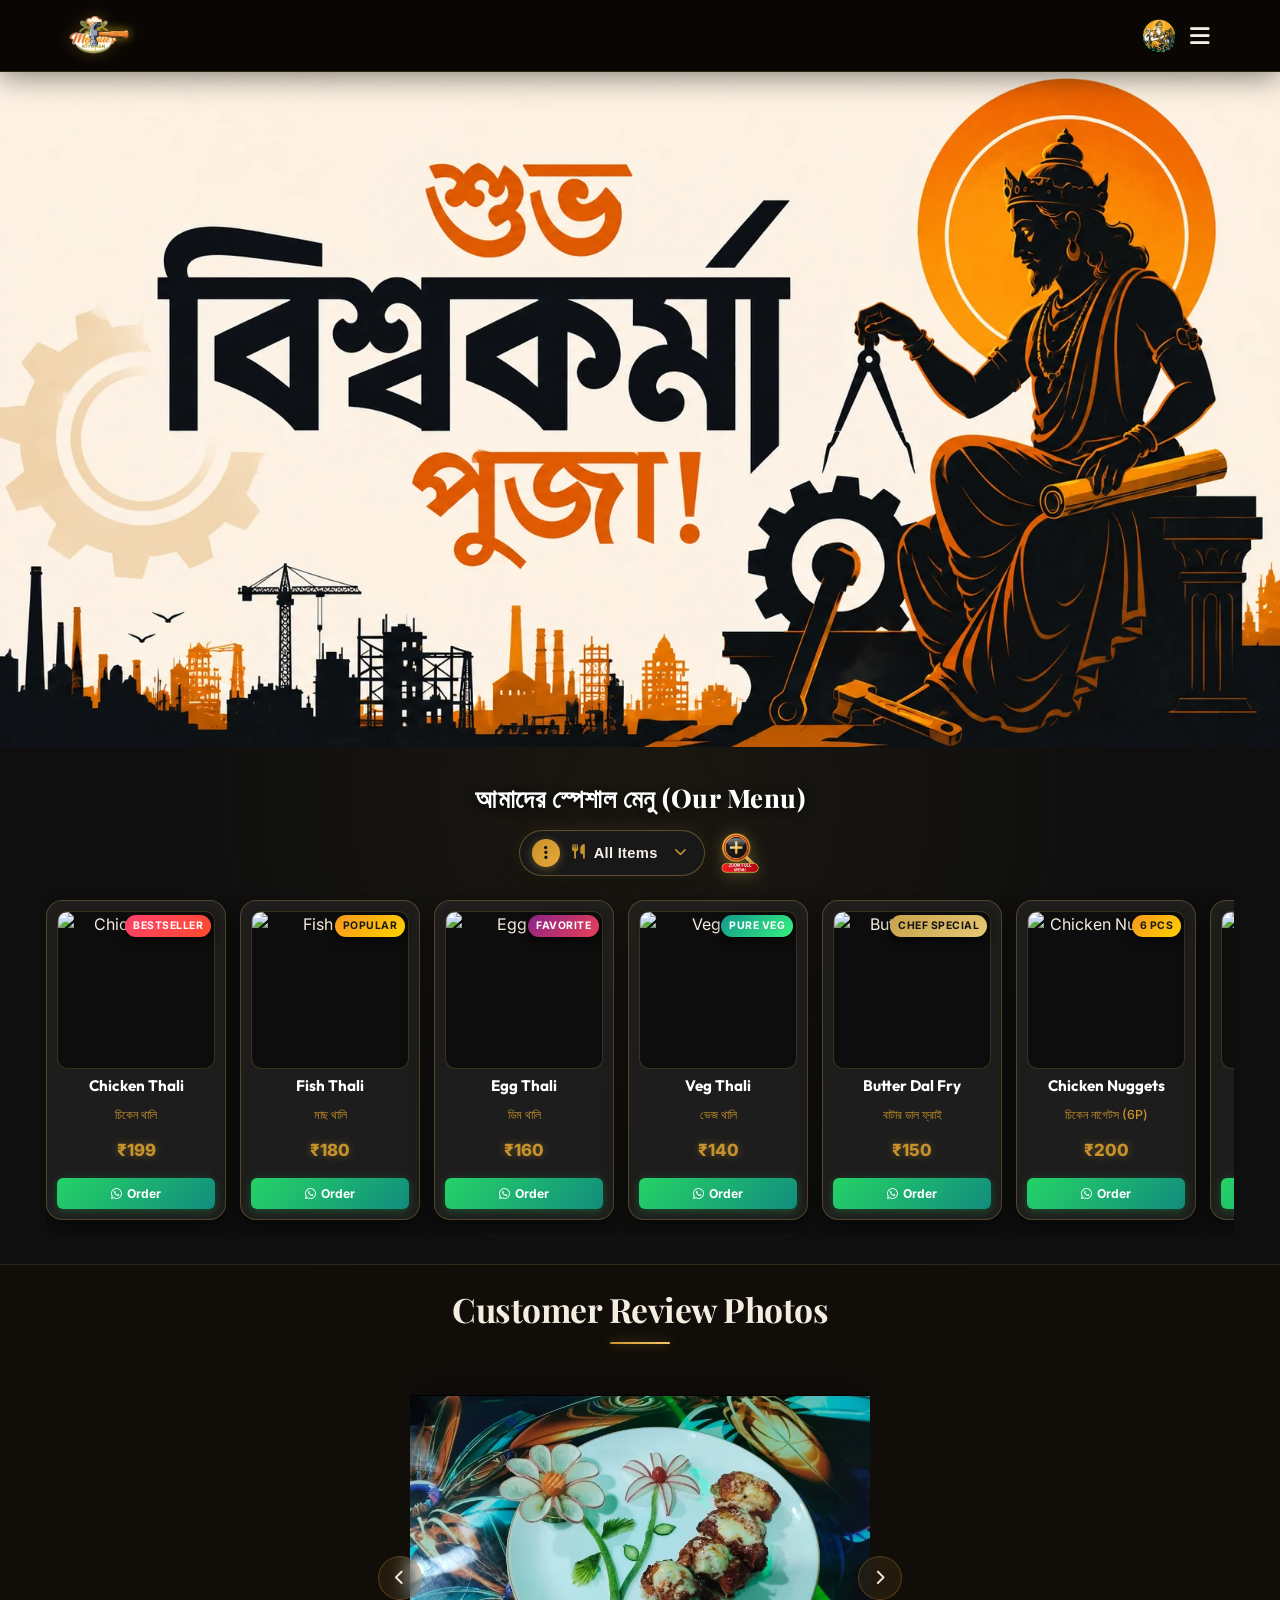
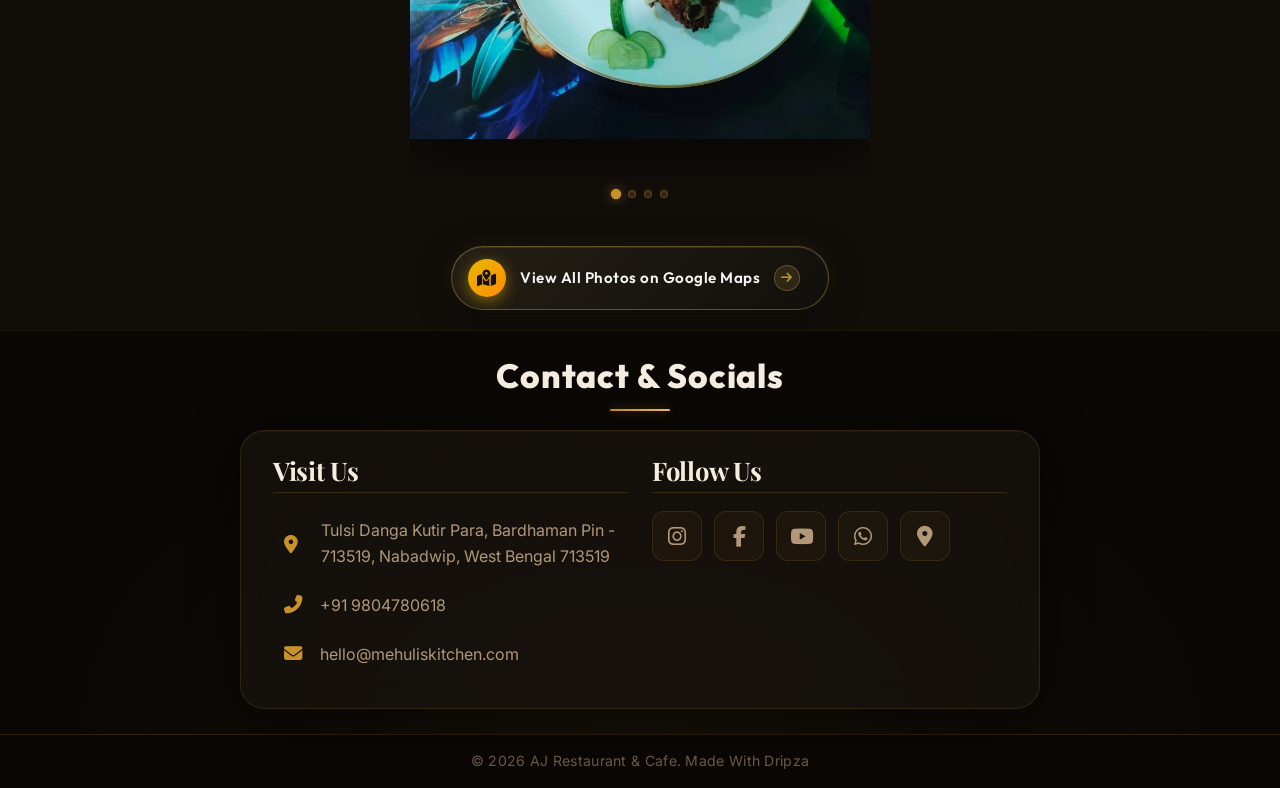
==== index.html @ 20e63538 "Update Vishwakarma Puja banner, icons and greetings" ====
﻿<!DOCTYPE html>
<html lang="bn">

<head>
    <meta charset="UTF-8">
    <meta name="viewport" content="width=device-width, initial-scale=1.0">
    <title>Mehuli's Kitchen</title>
    <link rel="icon" type="image/webp" href="assets/Mehulie's Kitchen logo.webp">
    <link
        href="https://fonts.googleapis.com/css2?family=Playfair+Display:wght@400;600;700;800&family=Outfit:wght@300;400;600;800&family=Inter:wght@300;400;500;600&display=swap"
        rel="stylesheet">
    <link rel="stylesheet" href="https://cdnjs.cloudflare.com/ajax/libs/font-awesome/6.4.0/css/all.min.css">
    <link rel="stylesheet" href="styles.css?v=1.3">
</head>

<body class="no-scroll">
    <!-- Preloader Screen -->
    <div id="preloader">
        <div class="preloader-content">
            <h1 class="preloader-title">Welcome to <br><span class="highlight">Mehuli's Kitchen</span></h1>
            <div class="preloader-loader">
                <div class="loader-bar"></div>
            </div>
        </div>
    </div>

    <!-- Navbar -->
    <nav class="navbar">
        <div class="logo-container">
            <img src="assets/Mehulie's Kitchen logo.webp" alt="Mehuli's Kitchen" class="logo-brand-img">
            <div class="logo-text-wrapper">
                <span class="animated-football-header" title="Ganesh Chaturthi Special">
                    <img src="assets/ganesh_run_icon.webp" alt="Ganesh Run Icon" style="object-fit: contain; filter: drop-shadow(0 0 5px rgba(255, 215, 0, 0.6));">
                </span>
                <span class="logo-text">Mehuli's Kitchen</span>
            </div>
        </div>
        <span class="rath-yatra-header-text">শুভ বিশ্বকর্মা পূজা!</span>
        <ul class="nav-links">
            <li><a href="#home">Home</a></li>
            <li><a href="#menu">Menu</a></li>
            <li><a href="#reviews">Reviews</a></li>
            <li><a href="#contact">Contact</a></li>
        </ul>
        <div class="navbar-actions">
            <!-- Rakhi Purnima Button for Poster -->
            <button class="fifa-btn" id="open-promo-modal-direct-btn" title="Show Ganesh Chaturthi Special Poster">
                <div class="fifa-container">
                    <div class="fifa-magic-ring"></div>
                    <img src="assets/ganesh_icon.webp" alt="Ganesh Special" class="fifa-svg" style="object-fit: contain;">
                </div>
            </button>
            
            <div class="hamburger">
                <i class="fas fa-bars"></i>
            </div>
        </div>
    </nav>

    <!-- Hero Section -->
    <section id="home" class="hero">
        <div class="hero-bg banner-box">
            <img src="assets/aj_restaurant_banner_1.webp" alt="AJ Restaurant & Cafe Banner" class="active">
            <img src="assets/Screenshot 2026-06-18 180553.webp" alt="Mehuli's Kitchen Background 1">
            <img src="assets/Screenshot 2026-06-18 180652.webp" alt="Mehuli's Kitchen Background 2">
            <img src="assets/Screenshot 2026-06-18 180720.webp" alt="Mehuli's Kitchen Background 3">
            <img src="assets/Screenshot 2026-06-18 180733.webp" alt="Mehuli's Kitchen Background 4">
            <img src="assets/Screenshot 2026-06-18 180750.webp" alt="Mehuli's Kitchen Background 5">
            <img src="assets/Screenshot 2026-06-18 180851.webp" alt="Mehuli's Kitchen Background 6">
                                                <div class="overlay"></div>
        </div>
        <!-- Click/Hover Zones for Banner Control -->
        <div class="hero-nav-zone left-zone" title="Previous Image"></div>
        <div class="hero-nav-zone right-zone" title="Next Image"></div>
    </section>

                <!-- Digital Restaurant Menu Section -->
    <section id="menu" class="main-menu-section">
        <div class="menu-header-wrapper">
            <div class="menu-eyebrow-container">
                <span class="menu-eyebrow">আমাদের স্পেশাল মেনু (Our Menu)</span>
            </div>
        </div>

        <!-- Menu Category Filter Tabs -->
                <!-- Menu Category Filter Dropdown (Three-Dot Filter Menu) -->
        <!-- Menu Filter and Zoom Controls Row -->
        <div class="menu-filter-controls-row">
            <div class="menu-filter-dropdown-wrapper" id="main-menu-filter-dropdown-wrapper">
            <button type="button" class="menu-filter-dots-btn" id="main-menu-filter-dots-btn" aria-expanded="false" aria-haspopup="true" title="Filter Menu">
                <span class="three-dots-icon-box">
                    <i class="fas fa-ellipsis-v"></i>
                </span>
                <span class="current-filter-label" id="main-current-filter-label">
                    <i class="fas fa-utensils"></i>
                    <span>All Items</span>
                </span>
                <i class="fas fa-chevron-down filter-dropdown-arrow"></i>
            </button>

            <!-- Dropdown List of Category Filter Options -->
            <div class="menu-filter-dropdown-menu" id="main-menu-filter-dropdown-menu">
                <div class="menu-filter-dropdown-header">
                    <span><i class="fas fa-filter"></i> Filter Category</span>
                </div>
                <div class="menu-filter-dropdown-list">
                    <button type="button" class="menu-tab-btn active" data-category="all">
                        <span class="tab-btn-content">
                            <i class="fas fa-utensils tab-icon"></i>
                            <span class="tab-title">All Items</span>
                        </span>
                        <i class="fas fa-check active-indicator-icon"></i>
                    </button>
                    <button type="button" class="menu-tab-btn" data-category="thali">
                        <span class="tab-btn-content">
                            <i class="fas fa-bowl-rice tab-icon"></i>
                            <span class="tab-title">Bengali Thali</span>
                        </span>
                        <i class="fas fa-check active-indicator-icon"></i>
                    </button>
                    <button type="button" class="menu-tab-btn" data-category="snacks">
                        <span class="tab-btn-content">
                            <i class="fas fa-burger tab-icon"></i>
                            <span class="tab-title">Breakfast & Snacks</span>
                        </span>
                        <i class="fas fa-check active-indicator-icon"></i>
                    </button>
                    <button type="button" class="menu-tab-btn" data-category="beverages">
                        <span class="tab-btn-content">
                            <i class="fas fa-mug-hot tab-icon"></i>
                            <span class="tab-title">Tea & Coffee</span>
                        </span>
                        <i class="fas fa-check active-indicator-icon"></i>
                    </button>
                    <button type="button" class="menu-tab-btn" data-category="extras">
                        <span class="tab-btn-content">
                            <i class="fas fa-plate-wheat tab-icon"></i>
                            <span class="tab-title">Sides & Extras</span>
                        </span>
                        <i class="fas fa-check active-indicator-icon"></i>
                    </button>
                </div>
            </div>
        </div>

            <!-- Zoom Full Menu Button on Right Side of Filter -->
            <button type="button" class="menu-zoom-img-btn" id="open-full-menu-modal-btn" title="Open Complete Menu Card (সম্পূর্ণ মেনু)">
                    <img src="assets/zoom_full_menu_icon.webp" alt="Zoom Full Menu" class="zoom-full-menu-img">
                </button>
        </div>
        

        <!-- Menu Cards Horizontal Side-Scroll Wrapper -->
        <div class="main-menu-scroll-wrapper">
            <div class="main-menu-scroll-track" id="main-restaurant-menu-scroll">
                
                <!-- 1. Chicken Thali -->
                <div class="food-menu-card" data-category="thali">
                    <div class="food-card-badge bestseller">Bestseller</div>
                    <div class="food-card-img-box">
                        <img src="assets/menu_chicken_thali.webp" alt="Chicken Thali" loading="lazy">
                    </div>
                    <div class="food-card-body">
                        <h3 class="food-title">Chicken Thali</h3>
                        <span class="bengali-title">চিকেন থালি</span>
                        <span class="food-price">₹199</span>
                        <a href="https://wa.me/916295982636?text=Hi%20Mehuli's%20Kitchen,%20I%20want%20to%20order%20Chicken%20Thali%20(₹199)" target="_blank" class="food-order-btn">
                            <i class="fab fa-whatsapp"></i> Order
                        </a>
                    </div>
                </div>

                <!-- 2. Fish Thali -->
                <div class="food-menu-card" data-category="thali">
                    <div class="food-card-badge popular">Popular</div>
                    <div class="food-card-img-box">
                        <img src="assets/menu_fish_thali.webp" alt="Fish Thali" loading="lazy">
                    </div>
                    <div class="food-card-body">
                        <h3 class="food-title">Fish Thali</h3>
                        <span class="bengali-title">মাছ থালি</span>
                        <span class="food-price">₹180</span>
                        <a href="https://wa.me/916295982636?text=Hi%20Mehuli's%20Kitchen,%20I%20want%20to%20order%20Fish%20Thali%20(₹180)" target="_blank" class="food-order-btn">
                            <i class="fab fa-whatsapp"></i> Order
                        </a>
                    </div>
                </div>

                <!-- 3. Egg Thali -->
                <div class="food-menu-card" data-category="thali">
                    <div class="food-card-badge special">Favorite</div>
                    <div class="food-card-img-box">
                        <img src="assets/menu_egg_thali.webp" alt="Egg Thali" loading="lazy">
                    </div>
                    <div class="food-card-body">
                        <h3 class="food-title">Egg Thali</h3>
                        <span class="bengali-title">ডিম থালি</span>
                        <span class="food-price">₹160</span>
                        <a href="https://wa.me/916295982636?text=Hi%20Mehuli's%20Kitchen,%20I%20want%20to%20order%20Egg%20Thali%20(₹160)" target="_blank" class="food-order-btn">
                            <i class="fab fa-whatsapp"></i> Order
                        </a>
                    </div>
                </div>

                <!-- 4. Veg Thali -->
                <div class="food-menu-card" data-category="thali">
                    <div class="food-card-badge pure-veg">Pure Veg</div>
                    <div class="food-card-img-box">
                        <img src="assets/menu_veg_thali.webp" alt="Veg Thali" loading="lazy">
                    </div>
                    <div class="food-card-body">
                        <h3 class="food-title">Veg Thali</h3>
                        <span class="bengali-title">ভেজ থালি</span>
                        <span class="food-price">₹140</span>
                        <a href="https://wa.me/916295982636?text=Hi%20Mehuli's%20Kitchen,%20I%20want%20to%20order%20Veg%20Thali%20(₹140)" target="_blank" class="food-order-btn">
                            <i class="fab fa-whatsapp"></i> Order
                        </a>
                    </div>
                </div>

                <!-- 5. Butter Dal Fry -->
                <div class="food-menu-card" data-category="extras">
                    <div class="food-card-badge chef">Chef Special</div>
                    <div class="food-card-img-box">
                        <img src="assets/menu_butter_dal_fry.webp" alt="Butter Dal Fry" loading="lazy">
                    </div>
                    <div class="food-card-body">
                        <h3 class="food-title">Butter Dal Fry</h3>
                        <span class="bengali-title">বাটার ডাল ফ্রাই</span>
                        <span class="food-price">₹150</span>
                        <a href="https://wa.me/916295982636?text=Hi%20Mehuli's%20Kitchen,%20I%20want%20to%20order%20Butter%20Dal%20Fry%20(₹150)" target="_blank" class="food-order-btn">
                            <i class="fab fa-whatsapp"></i> Order
                        </a>
                    </div>
                </div>

                <!-- 6. Chicken Nuggets -->
                <div class="food-menu-card" data-category="snacks">
                    <div class="food-card-badge popular">6 Pcs</div>
                    <div class="food-card-img-box">
                        <img src="assets/menu_chicken_nuggets.webp" alt="Chicken Nuggets" loading="lazy">
                    </div>
                    <div class="food-card-body">
                        <h3 class="food-title">Chicken Nuggets</h3>
                        <span class="bengali-title">চিকেন নাগেটস (6P)</span>
                        <span class="food-price">₹200</span>
                        <a href="https://wa.me/916295982636?text=Hi%20Mehuli's%20Kitchen,%20I%20want%20to%20order%20Chicken%20Nuggets%20(₹200)" target="_blank" class="food-order-btn">
                            <i class="fab fa-whatsapp"></i> Order
                        </a>
                    </div>
                </div>

                <!-- 7. Aloo Tikki -->
                <div class="food-menu-card" data-category="snacks">
                    <div class="food-card-badge pure-veg">Big Size</div>
                    <div class="food-card-img-box">
                        <img src="assets/menu_aloo_tikki.webp" alt="Aloo Tikki Big Size" loading="lazy">
                    </div>
                    <div class="food-card-body">
                        <h3 class="food-title">Aloo Tikki 6P</h3>
                        <span class="bengali-title">আলু টিক্কি (6P)</span>
                        <span class="food-price">₹180</span>
                        <a href="https://wa.me/916295982636?text=Hi%20Mehuli's%20Kitchen,%20I%20want%20to%20order%20Aloo%20Tikki%20(₹180)" target="_blank" class="food-order-btn">
                            <i class="fab fa-whatsapp"></i> Order
                        </a>
                    </div>
                </div>

                <!-- 8. Egg Maggie -->
                <div class="food-menu-card" data-category="snacks">
                    <div class="food-card-badge popular">Hot</div>
                    <div class="food-card-img-box">
                        <img src="assets/menu_egg_maggie.webp" alt="Egg Maggie" loading="lazy">
                    </div>
                    <div class="food-card-body">
                        <h3 class="food-title">Egg Maggie</h3>
                        <span class="bengali-title">এগ ম্যাগি</span>
                        <span class="food-price">₹80</span>
                        <a href="https://wa.me/916295982636?text=Hi%20Mehuli's%20Kitchen,%20I%20want%20to%20order%20Egg%20Maggie%20(₹80)" target="_blank" class="food-order-btn">
                            <i class="fab fa-whatsapp"></i> Order
                        </a>
                    </div>
                </div>

                <!-- 9. Veg Maggie -->
                <div class="food-menu-card" data-category="snacks">
                    <div class="food-card-badge pure-veg">Veg</div>
                    <div class="food-card-img-box">
                        <img src="assets/menu_egg_maggie.webp" alt="Veg Maggie" loading="lazy">
                    </div>
                    <div class="food-card-body">
                        <h3 class="food-title">Veg Maggie</h3>
                        <span class="bengali-title">ভেজ ম্যাগি</span>
                        <span class="food-price">₹60</span>
                        <a href="https://wa.me/916295982636?text=Hi%20Mehuli's%20Kitchen,%20I%20want%20to%20order%20Veg%20Maggie%20(₹60)" target="_blank" class="food-order-btn">
                            <i class="fab fa-whatsapp"></i> Order
                        </a>
                    </div>
                </div>

                <!-- 10. Bread Omelette -->
                <div class="food-menu-card" data-category="snacks">
                    <div class="food-card-badge special">Breakfast</div>
                    <div class="food-card-img-box">
                        <img src="assets/menu6.webp" alt="Bread Omelette Jam Butter" loading="lazy">
                    </div>
                    <div class="food-card-body">
                        <h3 class="food-title">Bread Omelette</h3>
                        <span class="bengali-title">ব্রেড ওমলেট / জ্যাম</span>
                        <span class="food-price">₹60</span>
                        <a href="https://wa.me/916295982636?text=Hi%20Mehuli's%20Kitchen,%20I%20want%20to%20order%20Bread%20Omelette%20(₹60)" target="_blank" class="food-order-btn">
                            <i class="fab fa-whatsapp"></i> Order
                        </a>
                    </div>
                </div>

                <!-- 11. Chai & Coffee -->
                <div class="food-menu-card" data-category="beverages">
                    <div class="food-card-badge special">Hot</div>
                    <div class="food-card-img-box">
                        <img src="assets/menu_tea_coffee.webp" alt="Coffee" loading="lazy">
                    </div>
                    <div class="food-card-body">
                        <h3 class="food-title">Milk / Black Coffee</h3>
                        <span class="bengali-title">কফি (Min 2 Cup)</span>
                        <span class="food-price">₹50</span>
                        <a href="https://wa.me/916295982636?text=Hi%20Mehuli's%20Kitchen,%20I%20want%20to%20order%20Coffee" target="_blank" class="food-order-btn">
                            <i class="fab fa-whatsapp"></i> Order
                        </a>
                    </div>
                </div>

                <!-- 12. Milk / Black Tea -->
                <div class="food-menu-card" data-category="beverages">
                    <div class="food-card-badge bestseller">Chai</div>
                    <div class="food-card-img-box">
                        <img src="assets/menu_tea_coffee.webp" alt="Tea" loading="lazy">
                    </div>
                    <div class="food-card-body">
                        <h3 class="food-title">Black / Milk Tea</h3>
                        <span class="bengali-title">চা (Min 2 Cup)</span>
                        <span class="food-price">₹25</span>
                        <a href="https://wa.me/916295982636?text=Hi%20Mehuli's%20Kitchen,%20I%20want%20to%20order%20Tea" target="_blank" class="food-order-btn">
                            <i class="fab fa-whatsapp"></i> Order
                        </a>
                    </div>
                </div>

                <!-- 13. Green Tea -->
                <div class="food-menu-card" data-category="beverages">
                    <div class="food-card-badge pure-veg">Healthy</div>
                    <div class="food-card-img-box">
                        <img src="assets/menu_tea_coffee.webp" alt="Green Tea" loading="lazy">
                    </div>
                    <div class="food-card-body">
                        <h3 class="food-title">Green Tea</h3>
                        <span class="bengali-title">গ্রিন টি (Min 2 Cup)</span>
                        <span class="food-price">₹40</span>
                        <a href="https://wa.me/916295982636?text=Hi%20Mehuli's%20Kitchen,%20I%20want%20to%20order%20Green%20Tea" target="_blank" class="food-order-btn">
                            <i class="fab fa-whatsapp"></i> Order
                        </a>
                    </div>
                </div>

                <!-- 14. Extra Chicken 4P -->
                <div class="food-menu-card" data-category="extras">
                    <div class="food-card-badge popular">4 Pcs</div>
                    <div class="food-card-img-box">
                        <img src="assets/menu_chicken_thali.webp" alt="Extra Chicken" loading="lazy">
                    </div>
                    <div class="food-card-body">
                        <h3 class="food-title">Extra Chicken (4P)</h3>
                        <span class="bengali-title">চিকেন কারি (4P)</span>
                        <span class="food-price">₹180</span>
                        <a href="https://wa.me/916295982636?text=Hi%20Mehuli's%20Kitchen,%20I%20want%20to%20order%20Extra%20Chicken%204P%20(₹180)" target="_blank" class="food-order-btn">
                            <i class="fab fa-whatsapp"></i> Order
                        </a>
                    </div>
                </div>

                <!-- 15. Extra Mutton 1P -->
                <div class="food-menu-card" data-category="extras">
                    <div class="food-card-badge special">Special</div>
                    <div class="food-card-img-box">
                        <img src="assets/menu3.webp" alt="Extra Mutton" loading="lazy">
                    </div>
                    <div class="food-card-body">
                        <h3 class="food-title">Extra Mutton (1P)</h3>
                        <span class="bengali-title">মটন (স্পেশাল অর্ডার)</span>
                        <span class="food-price">₹80</span>
                        <a href="https://wa.me/916295982636?text=Hi%20Mehuli's%20Kitchen,%20I%20want%20to%20order%20Extra%20Mutton%20(₹80)" target="_blank" class="food-order-btn">
                            <i class="fab fa-whatsapp"></i> Order
                        </a>
                    </div>
                </div>

                <!-- 16. Extra Fish 1P -->
                <div class="food-menu-card" data-category="extras">
                    <div class="food-card-badge popular">1 Pc</div>
                    <div class="food-card-img-box">
                        <img src="assets/menu_fish_thali.webp" alt="Extra Fish" loading="lazy">
                    </div>
                    <div class="food-card-body">
                        <h3 class="food-title">Extra Fish (1P)</h3>
                        <span class="bengali-title">মাছ ১ পিস</span>
                        <span class="food-price">₹80</span>
                        <a href="https://wa.me/916295982636?text=Hi%20Mehuli's%20Kitchen,%20I%20want%20to%20order%20Extra%20Fish%20(₹80)" target="_blank" class="food-order-btn">
                            <i class="fab fa-whatsapp"></i> Order
                        </a>
                    </div>
                </div>

                <!-- 17. Green Salad -->
                <div class="food-menu-card" data-category="extras">
                    <div class="food-card-badge pure-veg">Fresh</div>
                    <div class="food-card-img-box">
                        <img src="assets/menu_veg_thali.webp" alt="Green Salad" loading="lazy">
                    </div>
                    <div class="food-card-body">
                        <h3 class="food-title">Green Salad</h3>
                        <span class="bengali-title">গ্রিন স্যালাড</span>
                        <span class="food-price">₹100</span>
                        <a href="https://wa.me/916295982636?text=Hi%20Mehuli's%20Kitchen,%20I%20want%20to%20order%20Green%20Salad%20(₹100)" target="_blank" class="food-order-btn">
                            <i class="fab fa-whatsapp"></i> Order
                        </a>
                    </div>
                </div>

                <!-- 18. Extra Egg (2P) -->
                <div class="food-menu-card" data-category="extras">
                    <div class="food-card-badge special">2 Pcs</div>
                    <div class="food-card-img-box">
                        <img src="assets/menu_egg_thali.webp" alt="Extra Egg 2P" loading="lazy">
                    </div>
                    <div class="food-card-body">
                        <h3 class="food-title">Extra Egg (2P)</h3>
                        <span class="bengali-title">ডিম (২ পিস)</span>
                        <span class="food-price">₹50</span>
                        <a href="https://wa.me/916295982636?text=Hi%20Mehuli's%20Kitchen,%20I%20want%20to%20order%20Extra%20Egg%202P%20(₹50)" target="_blank" class="food-order-btn">
                            <i class="fab fa-whatsapp"></i> Order
                        </a>
                    </div>
                </div>

                <!-- 19. Extra Rice -->
                <div class="food-menu-card" data-category="extras">
                    <div class="food-card-badge popular">1 Plate</div>
                    <div class="food-card-img-box">
                        <img src="assets/menu_veg_thali.webp" alt="Extra Rice" loading="lazy">
                    </div>
                    <div class="food-card-body">
                        <h3 class="food-title">Extra Rice</h3>
                        <span class="bengali-title">এক্সট্রা ভাত</span>
                        <span class="food-price">₹50</span>
                        <a href="https://wa.me/916295982636?text=Hi%20Mehuli's%20Kitchen,%20I%20want%20to%20order%20Extra%20Rice%20(₹50)" target="_blank" class="food-order-btn">
                            <i class="fab fa-whatsapp"></i> Order
                        </a>
                    </div>
                </div>

                <!-- 20. Extra Misti / Papad / Roti -->
                <div class="food-menu-card" data-category="extras">
                    <div class="food-card-badge pure-veg">Per Pc</div>
                    <div class="food-card-img-box">
                        <img src="assets/menu2.webp" alt="Extra Misti Papad Roti" loading="lazy">
                    </div>
                    <div class="food-card-body">
                        <h3 class="food-title">Extra Misti / Papad / Roti</h3>
                        <span class="bengali-title">মিষ্টি / পাঁপড় / রুটি</span>
                        <span class="food-price">₹10</span>
                        <a href="https://wa.me/916295982636?text=Hi%20Mehuli's%20Kitchen,%20I%20want%20to%20order%20Extra%20Misti%20Papad%20Roti%20(₹10)" target="_blank" class="food-order-btn">
                            <i class="fab fa-whatsapp"></i> Order
                        </a>
                    </div>
                </div>

                <!-- 21. Extra Sabji / Dal / Vaji -->
                <div class="food-menu-card" data-category="extras">
                    <div class="food-card-badge pure-veg">Side Bowl</div>
                    <div class="food-card-img-box">
                        <img src="assets/menu_butter_dal_fry.webp" alt="Extra Sabji Dal Vaji" loading="lazy">
                    </div>
                    <div class="food-card-body">
                        <h3 class="food-title">Extra Sabji / Dal / Vaji</h3>
                        <span class="bengali-title">সবজি / ডাল / ভাজি</span>
                        <span class="food-price">₹30</span>
                        <a href="https://wa.me/916295982636?text=Hi%20Mehuli's%20Kitchen,%20I%20want%20to%20order%20Extra%20Sabji%20Dal%20Vaji%20(₹30)" target="_blank" class="food-order-btn">
                            <i class="fab fa-whatsapp"></i> Order
                        </a>
                    </div>
                </div>

                <!-- 18. Water Bottle -->
                <div class="food-menu-card" data-category="beverages">
                    <div class="food-card-badge pure-veg">Mineral</div>
                    <div class="food-card-img-box">
                        <img src="assets/menu5.webp" alt="Water Bottle" loading="lazy">
                    </div>
                    <div class="food-card-body">
                        <h3 class="food-title">Water Bottle</h3>
                        <span class="bengali-title">জল 1L / 2L</span>
                        <span class="food-price">₹20 / ₹30</span>
                        <a href="https://wa.me/916295982636?text=Hi%20Mehuli's%20Kitchen,%20I%20want%20to%20order%20Water%20Bottle" target="_blank" class="food-order-btn">
                            <i class="fab fa-whatsapp"></i> Order
                        </a>
                    </div>
                </div>

            </div>
        </div>
    </section>

    <!-- Reviews Section (Photo Gallery) -->
    <section id="reviews" class="reviews-section">
        <h2 class="section-title">Customer Review Photos</h2>
        <div class="reviews-slider-container">
            <div class="reviews-slider">
                <div class="review-slide active">
                    <img src="assets/Screenshot 2026-06-18 180630.webp" alt="Customer Review 1">
                </div>
                <div class="review-slide">
                    <img src="assets/Screenshot 2026-06-18 180928.webp" alt="Customer Review 2">
                </div>
                <div class="review-slide">
                    <img src="assets/Screenshot 2026-06-18 181007.webp" alt="Customer Review 3">
                </div>
                <div class="review-slide">
                    <img src="assets/Screenshot 2026-06-18 181014.webp" alt="Customer Review 4">
                </div>
            </div>

            <!-- Slider Controls -->
            <button class="slider-btn prev-btn"><i class="fas fa-chevron-left"></i></button>
            <button class="slider-btn next-btn"><i class="fas fa-chevron-right"></i></button>

            <!-- Slider Dots -->
            <div class="slider-dots">
                <span class="dot active" data-index="0"></span>
                <span class="dot" data-index="1"></span>
                <span class="dot" data-index="2"></span>
                <span class="dot" data-index="3"></span>
            </div>
        </div>
        <div style="text-align: center; margin-top: 3rem;">
            <div class="reviews-cta-wrapper">
            <a href="https://maps.app.goo.gl/chy6q73uZnpJxFnF6" target="_blank" class="modern-maps-btn" title="Open Google Maps Gallery">
                <span class="maps-icon-badge"><i class="fas fa-map-marked-alt"></i></span>
                <span class="maps-btn-text">View All Photos on Google Maps</span>
                <span class="maps-arrow-circle"><i class="fas fa-arrow-right"></i></span>
            </a>
        </div>
        </div>
    </section>

    <!-- Contact & Footer -->
    <section id="contact" class="contact-section">
        <h2 class="section-title">Contact & Socials</h2>
        <div class="contact-container glassmorphism">
            <div class="contact-info">
                <h2>Visit Us</h2>
                <div class="info-item">
                    <a href="https://maps.app.goo.gl/TzJ1FPPkFDEt7Gb37" target="_blank"
                        style="color: inherit; text-decoration: none; display: flex; align-items: center; gap: 15px;">
                        <i class="fas fa-map-marker-alt"></i>
                        <p>Tulsi Danga Kutir Para, Bardhaman Pin - 713519, Nabadwip, West Bengal 713519</p>
                    </a>
                </div>
                <div class="info-item">
                    <i class="fas fa-phone-alt"></i>
                    <p>+91 9804780618</p>
                </div>
                <div class="info-item">
                    <i class="fas fa-envelope"></i>
                    <p>hello@mehuliskitchen.com</p>
                </div>
            </div>
            <div class="social-links">
                <h2>Follow Us</h2>
                <div class="social-icons">
                    <a href="#" class="social-icon"><i class="fab fa-instagram"></i></a>
                    <a href="#" class="social-icon"><i class="fab fa-facebook-f"></i></a>
                    <a href="#" class="social-icon"><i class="fab fa-youtube"></i></a>
                    <a href="https://wa.me/919804780618" target="_blank" class="social-icon"><i
                            class="fab fa-whatsapp"></i></a>
                    <a href="https://maps.app.goo.gl/TzJ1FPPkFDEt7Gb37" target="_blank" class="social-icon"><i
                            class="fas fa-map-marker-alt"></i></a>
                </div>
            </div>
        </div>
    </section>

    <footer>
        <p>&copy; 2026 AJ Restaurant & Cafe. Made With Dripza</p>
    </footer>

    <!-- Full Menu Interactive Modal -->
    <div class="full-menu-modal" id="full-menu-modal" aria-hidden="true">
        <div class="full-menu-modal-overlay" id="full-menu-modal-overlay"></div>
        <div class="full-menu-modal-container">
            <!-- Modal Sticky Top Header Container (Header + Hero Title + Search + Category Tabs) -->
            <div class="full-menu-modal-top-section">
                <!-- Modal Header -->
                <div class="full-menu-modal-header">
                    <div class="full-menu-modal-header-left">
                        <button class="menu-modal-close-btn" id="close-full-menu-modal-btn" aria-label="Close Full Menu">
                            <i class="fas fa-arrow-left"></i> <span>Back</span>
                        </button>
                        <div class="full-menu-modal-title">
                            Mehuli's Kitchen
                        </div>
                    </div>
                    <div class="full-menu-modal-header-right">
                        <a href="#modal-order-timings" class="menu-modal-timing-btn" id="modal-timing-btn" title="Order Timings">
                            <i class="fas fa-clock"></i> <span>Timings</span>
                        </a>
                        <a href="tel:6295982636" class="menu-modal-call-btn">
                            <i class="fas fa-phone-alt"></i> <span>6295982636</span>
                        </a>
                        <button class="menu-modal-close-icon-btn" id="close-full-menu-icon-btn" aria-label="Close">
                            <i class="fas fa-times"></i>
                        </button>
                    </div>
                </div>

                <!-- Modal Hero Header -->
                <div class="full-menu-hero">
                    <h1>Complete Menu Card <span class="bengali-heading">আমাদের সম্পূর্ণ ডিজিটাল মেনু</span></h1>
                </div>

                <!-- Search Bar & Category Filter Tabs -->
                <div class="menu-control-bar">
                    <div class="search-box-wrapper">
                        <i class="fas fa-search"></i>
                        <input type="text" id="modal-menu-search-input" placeholder="খাবারের নাম লিখে খুঁজুন (Search dishes...)" autocomplete="off">
                    </div>

                    <div class="menu-category-tabs" id="modal-menu-category-tabs">
                        <button class="menu-tab-btn active" data-category="all">
                            <i class="fas fa-utensils"></i> All Items
                        </button>
                        <button class="menu-tab-btn" data-category="thali">
                            <i class="fas fa-bowl-rice"></i> Bengali Thali
                        </button>
                        <button class="menu-tab-btn" data-category="snacks">
                            <i class="fas fa-burger"></i> Breakfast & Snacks
                        </button>
                        <button class="menu-tab-btn" data-category="beverages">
                            <i class="fas fa-mug-hot"></i> Tea & Coffee
                        </button>
                        <button class="menu-tab-btn" data-category="extras">
                            <i class="fas fa-plate-wheat"></i> Sides & Extras
                        </button>
                    </div>
                </div>
            </div>

            <div class="full-menu-modal-body">
                <!-- Complete Menu Card Grid -->
                <div class="compact-menu-grid-container">
                    <div class="compact-grid" id="modal-full-menu-grid">

                        <!-- 1. Chicken Thali -->
                        <div class="food-menu-card" data-category="thali" data-keywords="chicken thali murgi murgir mangsho rice dal sabji thali">
                            <div class="food-card-badge bestseller">Bestseller</div>
                            <div class="food-card-img-box">
                                <img src="assets/menu_chicken_thali.webp" alt="Chicken Thali" loading="lazy">
                            </div>
                            <div class="food-card-body">
                                <h3 class="food-title">Chicken Thali</h3>
                                <span class="bengali-title">চিকেন থালি</span>
                                <span class="food-price">₹199</span>
                                <a href="https://wa.me/916295982636?text=Hi%20Mehuli's%20Kitchen,%20I%20want%20to%20order%20Chicken%20Thali%20(₹199)" target="_blank" class="food-order-btn">
                                    <i class="fab fa-whatsapp"></i> Order
                                </a>
                            </div>
                        </div>

                        <!-- 2. Fish Thali -->
                        <div class="food-menu-card" data-category="thali" data-keywords="fish thali macher thali mach jhol rui katla rice dal thali">
                            <div class="food-card-badge popular">Popular</div>
                            <div class="food-card-img-box">
                                <img src="assets/menu_fish_thali.webp" alt="Fish Thali" loading="lazy">
                            </div>
                            <div class="food-card-body">
                                <h3 class="food-title">Fish Thali</h3>
                                <span class="bengali-title">মাছ থালি</span>
                                <span class="food-price">₹180</span>
                                <a href="https://wa.me/916295982636?text=Hi%20Mehuli's%20Kitchen,%20I%20want%20to%20order%20Fish%20Thali%20(₹180)" target="_blank" class="food-order-btn">
                                    <i class="fab fa-whatsapp"></i> Order
                                </a>
                            </div>
                        </div>

                        <!-- 3. Egg Thali -->
                        <div class="food-menu-card" data-category="thali" data-keywords="egg thali dimer thali dim kosha rice dal thali">
                            <div class="food-card-badge special">Favorite</div>
                            <div class="food-card-img-box">
                                <img src="assets/menu_egg_thali.webp" alt="Egg Thali" loading="lazy">
                            </div>
                            <div class="food-card-body">
                                <h3 class="food-title">Egg Thali</h3>
                                <span class="bengali-title">ডিম থালি</span>
                                <span class="food-price">₹160</span>
                                <a href="https://wa.me/916295982636?text=Hi%20Mehuli's%20Kitchen,%20I%20want%20to%20order%20Egg%20Thali%20(₹160)" target="_blank" class="food-order-btn">
                                    <i class="fab fa-whatsapp"></i> Order
                                </a>
                            </div>
                        </div>

                        <!-- 4. Veg Thali -->
                        <div class="food-menu-card" data-category="thali" data-keywords="veg thali niramish thali paneer dal sabji rice mishti doi">
                            <div class="food-card-badge pure-veg">Pure Veg</div>
                            <div class="food-card-img-box">
                                <img src="assets/menu_veg_thali.webp" alt="Veg Thali" loading="lazy">
                            </div>
                            <div class="food-card-body">
                                <h3 class="food-title">Veg Thali</h3>
                                <span class="bengali-title">ভেজ থালি</span>
                                <span class="food-price">₹140</span>
                                <a href="https://wa.me/916295982636?text=Hi%20Mehuli's%20Kitchen,%20I%20want%20to%20order%20Veg%20Thali%20(₹140)" target="_blank" class="food-order-btn">
                                    <i class="fab fa-whatsapp"></i> Order
                                </a>
                            </div>
                        </div>

                        <!-- 5. Butter Dal Fry -->
                        <div class="food-menu-card" data-category="extras" data-keywords="butter dal fry yellow dal tadka veg">
                            <div class="food-card-badge chef">Chef Special</div>
                            <div class="food-card-img-box">
                                <img src="assets/menu_butter_dal_fry.webp" alt="Butter Dal Fry" loading="lazy">
                            </div>
                            <div class="food-card-body">
                                <h3 class="food-title">Butter Dal Fry</h3>
                                <span class="bengali-title">বাটার ডাল ফ্রাই</span>
                                <span class="food-price">₹150</span>
                                <a href="https://wa.me/916295982636?text=Hi%20Mehuli's%20Kitchen,%20I%20want%20to%20order%20Butter%20Dal%20Fry%20(₹150)" target="_blank" class="food-order-btn">
                                    <i class="fab fa-whatsapp"></i> Order
                                </a>
                            </div>
                        </div>

                        <!-- 6. Chicken Nuggets (6P) -->
                        <div class="food-menu-card" data-category="snacks" data-keywords="chicken nuggets 6p fried snacks non-veg">
                            <div class="food-card-badge popular">6 Pcs</div>
                            <div class="food-card-img-box">
                                <img src="assets/menu_chicken_nuggets.webp" alt="Chicken Nuggets" loading="lazy">
                            </div>
                            <div class="food-card-body">
                                <h3 class="food-title">Chicken Nuggets</h3>
                                <span class="bengali-title">চিকেন নাগেটস (6P)</span>
                                <span class="food-price">₹200</span>
                                <a href="https://wa.me/916295982636?text=Hi%20Mehuli's%20Kitchen,%20I%20want%20to%20order%20Chicken%20Nuggets%20(₹200)" target="_blank" class="food-order-btn">
                                    <i class="fab fa-whatsapp"></i> Order
                                </a>
                            </div>
                        </div>

                        <!-- 7. Aloo Tikki Big Size (6P) -->
                        <div class="food-menu-card" data-category="snacks" data-keywords="aloo tikki potato cutlet snacks big size veg">
                            <div class="food-card-badge pure-veg">Big Size</div>
                            <div class="food-card-img-box">
                                <img src="assets/menu_aloo_tikki.webp" alt="Aloo Tikki Big Size" loading="lazy">
                            </div>
                            <div class="food-card-body">
                                <h3 class="food-title">Aloo Tikki 6P</h3>
                                <span class="bengali-title">আলু টিক্কি (6P)</span>
                                <span class="food-price">₹180</span>
                                <a href="https://wa.me/916295982636?text=Hi%20Mehuli's%20Kitchen,%20I%20want%20to%20order%20Aloo%20Tikki%20(₹180)" target="_blank" class="food-order-btn">
                                    <i class="fab fa-whatsapp"></i> Order
                                </a>
                            </div>
                        </div>

                        <!-- 8. Egg Maggie -->
                        <div class="food-menu-card" data-category="snacks" data-keywords="egg maggie noodles masala snacks">
                            <div class="food-card-badge popular">Hot</div>
                            <div class="food-card-img-box">
                                <img src="assets/menu_egg_maggie.webp" alt="Egg Maggie" loading="lazy">
                            </div>
                            <div class="food-card-body">
                                <h3 class="food-title">Egg Maggie</h3>
                                <span class="bengali-title">এগ ম্যাগি</span>
                                <span class="food-price">₹80</span>
                                <a href="https://wa.me/916295982636?text=Hi%20Mehuli's%20Kitchen,%20I%20want%20to%20order%20Egg%20Maggie%20(₹80)" target="_blank" class="food-order-btn">
                                    <i class="fab fa-whatsapp"></i> Order
                                </a>
                            </div>
                        </div>

                        <!-- 9. Veg Maggie -->
                        <div class="food-menu-card" data-category="snacks" data-keywords="veg maggie masala noodles snacks vegetarian">
                            <div class="food-card-badge pure-veg">Veg</div>
                            <div class="food-card-img-box">
                                <img src="assets/menu_egg_maggie.webp" alt="Veg Maggie" loading="lazy">
                            </div>
                            <div class="food-card-body">
                                <h3 class="food-title">Veg Maggie</h3>
                                <span class="bengali-title">ভেজ ম্যাগি</span>
                                <span class="food-price">₹60</span>
                                <a href="https://wa.me/916295982636?text=Hi%20Mehuli's%20Kitchen,%20I%20want%20to%20order%20Veg%20Maggie%20(₹60)" target="_blank" class="food-order-btn">
                                    <i class="fab fa-whatsapp"></i> Order
                                </a>
                            </div>
                        </div>

                        <!-- 10. Bread Omelette / Jam / Butter -->
                        <div class="food-menu-card" data-category="snacks" data-keywords="bread omelette jam butter breakfast toast egg">
                            <div class="food-card-badge special">Breakfast</div>
                            <div class="food-card-img-box">
                                <img src="assets/menu6.webp" alt="Bread Omelette Jam Butter" loading="lazy">
                            </div>
                            <div class="food-card-body">
                                <h3 class="food-title">Bread Omelette</h3>
                                <span class="bengali-title">ব্রেড ওমলেট / জ্যাম</span>
                                <span class="food-price">₹60</span>
                                <a href="https://wa.me/916295982636?text=Hi%20Mehuli's%20Kitchen,%20I%20want%20to%20order%20Bread%20Omelette%20(₹60)" target="_blank" class="food-order-btn">
                                    <i class="fab fa-whatsapp"></i> Order
                                </a>
                            </div>
                        </div>

                        <!-- 11. Milk / Black Coffee -->
                        <div class="food-menu-card" data-category="beverages" data-keywords="coffee milk coffee black coffee hot drink beverages espresso">
                            <div class="food-card-badge special">Hot</div>
                            <div class="food-card-img-box">
                                <img src="assets/menu_tea_coffee.webp" alt="Milk and Black Coffee" loading="lazy">
                            </div>
                            <div class="food-card-body">
                                <h3 class="food-title">Milk / Black Coffee</h3>
                                <span class="bengali-title">কফি (Min 2 Cup)</span>
                                <span class="food-price">₹50</span>
                                <a href="https://wa.me/916295982636?text=Hi%20Mehuli's%20Kitchen,%20I%20want%20to%20order%20Coffee" target="_blank" class="food-order-btn">
                                    <i class="fab fa-whatsapp"></i> Order
                                </a>
                            </div>
                        </div>

                        <!-- 12. Black / Milk Tea -->
                        <div class="food-menu-card" data-category="beverages" data-keywords="tea chai milk tea black tea masala chai beverage">
                            <div class="food-card-badge bestseller">Chai</div>
                            <div class="food-card-img-box">
                                <img src="assets/menu_tea_coffee.webp" alt="Black and Milk Tea" loading="lazy">
                            </div>
                            <div class="food-card-body">
                                <h3 class="food-title">Black / Milk Tea</h3>
                                <span class="bengali-title">চা (Min 2 Cup)</span>
                                <span class="food-price">₹25</span>
                                <a href="https://wa.me/916295982636?text=Hi%20Mehuli's%20Kitchen,%20I%20want%20to%20order%20Tea" target="_blank" class="food-order-btn">
                                    <i class="fab fa-whatsapp"></i> Order
                                </a>
                            </div>
                        </div>

                        <!-- 13. Green Tea -->
                        <div class="food-menu-card" data-category="beverages" data-keywords="green tea healthy detox hot beverage">
                            <div class="food-card-badge pure-veg">Healthy</div>
                            <div class="food-card-img-box">
                                <img src="assets/menu_tea_coffee.webp" alt="Green Tea" loading="lazy">
                            </div>
                            <div class="food-card-body">
                                <h3 class="food-title">Green Tea</h3>
                                <span class="bengali-title">গ্রিন টি (Min 2 Cup)</span>
                                <span class="food-price">₹40</span>
                                <a href="https://wa.me/916295982636?text=Hi%20Mehuli's%20Kitchen,%20I%20want%20to%20order%20Green%20Tea" target="_blank" class="food-order-btn">
                                    <i class="fab fa-whatsapp"></i> Order
                                </a>
                            </div>
                        </div>

                        <!-- 14. Extra Chicken (4P) -->
                        <div class="food-menu-card" data-category="extras" data-keywords="extra chicken 4p murgir mangsho chicken curry side non-veg">
                            <div class="food-card-badge popular">4 Pcs</div>
                            <div class="food-card-img-box">
                                <img src="assets/menu_chicken_thali.webp" alt="Extra Chicken 4P" loading="lazy">
                            </div>
                            <div class="food-card-body">
                                <h3 class="food-title">Extra Chicken (4P)</h3>
                                <span class="bengali-title">চিকেন কারি (4P)</span>
                                <span class="food-price">₹180</span>
                                <a href="https://wa.me/916295982636?text=Hi%20Mehuli's%20Kitchen,%20I%20want%20to%20order%20Extra%20Chicken%204P%20(₹180)" target="_blank" class="food-order-btn">
                                    <i class="fab fa-whatsapp"></i> Order
                                </a>
                            </div>
                        </div>

                        <!-- 15. Extra Mutton (1P - Special Order) -->
                        <div class="food-menu-card" data-category="extras" data-keywords="extra mutton 1p khasi mangsho mutton kosha special non-veg">
                            <div class="food-card-badge special">Special</div>
                            <div class="food-card-img-box">
                                <img src="assets/menu3.webp" alt="Extra Mutton 1P" loading="lazy">
                            </div>
                            <div class="food-card-body">
                                <h3 class="food-title">Extra Mutton (1P)</h3>
                                <span class="bengali-title">মটন (স্পেশাল অর্ডার)</span>
                                <span class="food-price">₹80</span>
                                <a href="https://wa.me/916295982636?text=Hi%20Mehuli's%20Kitchen,%20I%20want%20to%20order%20Extra%20Mutton%20(₹80)" target="_blank" class="food-order-btn">
                                    <i class="fab fa-whatsapp"></i> Order
                                </a>
                            </div>
                        </div>

                        <!-- 16. Extra Fish (1P) -->
                        <div class="food-menu-card" data-category="extras" data-keywords="extra fish 1p macher jhol rui katla side non-veg">
                            <div class="food-card-badge popular">1 Pc</div>
                            <div class="food-card-img-box">
                                <img src="assets/menu_fish_thali.webp" alt="Extra Fish 1P" loading="lazy">
                            </div>
                            <div class="food-card-body">
                                <h3 class="food-title">Extra Fish (1P)</h3>
                                <span class="bengali-title">মাছ ১ পিস</span>
                                <span class="food-price">₹80</span>
                                <a href="https://wa.me/916295982636?text=Hi%20Mehuli's%20Kitchen,%20I%20want%20to%20order%20Extra%20Fish%20(₹80)" target="_blank" class="food-order-btn">
                                    <i class="fab fa-whatsapp"></i> Order
                                </a>
                            </div>
                        </div>

                        <!-- 17. Green Salad -->
                        <div class="food-menu-card" data-category="extras" data-keywords="green salad cucumber tomato onion lemon salad veg">
                            <div class="food-card-badge pure-veg">Fresh</div>
                            <div class="food-card-img-box">
                                <img src="assets/menu_veg_thali.webp" alt="Green Salad" loading="lazy">
                            </div>
                            <div class="food-card-body">
                                <h3 class="food-title">Green Salad</h3>
                                <span class="bengali-title">গ্রিন স্যালাড</span>
                                <span class="food-price">₹100</span>
                                <a href="https://wa.me/916295982636?text=Hi%20Mehuli's%20Kitchen,%20I%20want%20to%20order%20Green%20Salad%20(₹100)" target="_blank" class="food-order-btn">
                                    <i class="fab fa-whatsapp"></i> Order
                                </a>
                            </div>
                        </div>

                        <!-- 18. Extra Egg (2P) -->
                        <div class="food-menu-card" data-category="extras" data-keywords="extra egg 2p dim egg curry side non-veg">
                            <div class="food-card-badge special">2 Pcs</div>
                            <div class="food-card-img-box">
                                <img src="assets/menu_egg_thali.webp" alt="Extra Egg 2P" loading="lazy">
                            </div>
                            <div class="food-card-body">
                                <h3 class="food-title">Extra Egg (2P)</h3>
                                <span class="bengali-title">ডিম (২ পিস)</span>
                                <span class="food-price">₹50</span>
                                <a href="https://wa.me/916295982636?text=Hi%20Mehuli's%20Kitchen,%20I%20want%20to%20order%20Extra%20Egg%202P%20(₹50)" target="_blank" class="food-order-btn">
                                    <i class="fab fa-whatsapp"></i> Order
                                </a>
                            </div>
                        </div>

                        <!-- 19. Extra Rice -->
                        <div class="food-menu-card" data-category="extras" data-keywords="extra rice bhat rice portion veg side">
                            <div class="food-card-badge popular">1 Plate</div>
                            <div class="food-card-img-box">
                                <img src="assets/menu_veg_thali.webp" alt="Extra Rice" loading="lazy">
                            </div>
                            <div class="food-card-body">
                                <h3 class="food-title">Extra Rice</h3>
                                <span class="bengali-title">এক্সট্রা ভাত</span>
                                <span class="food-price">₹50</span>
                                <a href="https://wa.me/916295982636?text=Hi%20Mehuli's%20Kitchen,%20I%20want%20to%20order%20Extra%20Rice%20(₹50)" target="_blank" class="food-order-btn">
                                    <i class="fab fa-whatsapp"></i> Order
                                </a>
                            </div>
                        </div>

                        <!-- 20. Extra Misti / Papad / Roti -->
                        <div class="food-menu-card" data-category="extras" data-keywords="extra misti papad roti sweet flatbread side">
                            <div class="food-card-badge pure-veg">Per Pc</div>
                            <div class="food-card-img-box">
                                <img src="assets/menu2.webp" alt="Extra Misti Papad Roti" loading="lazy">
                            </div>
                            <div class="food-card-body">
                                <h3 class="food-title">Extra Misti / Papad / Roti</h3>
                                <span class="bengali-title">মিষ্টি / পাঁপড় / রুটি</span>
                                <span class="food-price">₹10</span>
                                <a href="https://wa.me/916295982636?text=Hi%20Mehuli's%20Kitchen,%20I%20want%20to%20order%20Extra%20Misti%20Papad%20Roti%20(₹10)" target="_blank" class="food-order-btn">
                                    <i class="fab fa-whatsapp"></i> Order
                                </a>
                            </div>
                        </div>

                        <!-- 21. Extra Sabji / Dal / Vaji -->
                        <div class="food-menu-card" data-category="extras" data-keywords="extra sabji dal vaji butter dal fry veg side">
                            <div class="food-card-badge pure-veg">Side Bowl</div>
                            <div class="food-card-img-box">
                                <img src="assets/menu_butter_dal_fry.webp" alt="Extra Sabji Dal Vaji" loading="lazy">
                            </div>
                            <div class="food-card-body">
                                <h3 class="food-title">Extra Sabji / Dal / Vaji</h3>
                                <span class="bengali-title">সবজি / ডাল / ভাজি</span>
                                <span class="food-price">₹30</span>
                                <a href="https://wa.me/916295982636?text=Hi%20Mehuli's%20Kitchen,%20I%20want%20to%20order%20Extra%20Sabji%20Dal%20Vaji%20(₹30)" target="_blank" class="food-order-btn">
                                    <i class="fab fa-whatsapp"></i> Order
                                </a>
                            </div>
                        </div>

                        <!-- 22. Packaged Water Bottle (1L / 2L) -->
                        <div class="food-menu-card" data-category="beverages" data-keywords="water bottle 1l 2l mineral water drink">
                            <div class="food-card-badge pure-veg">Mineral</div>
                            <div class="food-card-img-box">
                                <img src="assets/menu5.webp" alt="Packaged Water Bottle" loading="lazy">
                            </div>
                            <div class="food-card-body">
                                <h3 class="food-title">Water Bottle</h3>
                                <span class="bengali-title">জল 1L / 2L</span>
                                <span class="food-price">₹20 / ₹30</span>
                                <a href="https://wa.me/916295982636?text=Hi%20Mehuli's%20Kitchen,%20I%20want%20to%20order%20Water%20Bottle" target="_blank" class="food-order-btn">
                                    <i class="fab fa-whatsapp"></i> Order
                                </a>
                            </div>
                        </div>

                    </div>

                    <!-- No Results Fallback -->
                    <div id="modal-no-results-msg" style="display: none; text-align: center; padding: 40px 20px; color: #aaa;">
                        <i class="fas fa-search" style="font-size: 2.5rem; margin-bottom: 12px; display: block; color: var(--accent-gold);"></i>
                        <p>আপনার খোঁজা অনুযায়ী কোনো খাবার পাওয়া যায়নি। অন্য কিছু লিখে খুঁজুন।</p>
                    </div>
                </div>

                <!-- Order Timings Banner -->
                <div id="modal-order-timings" style="max-width: 1200px; margin: 35px auto 40px; padding: 0 15px;">
                    <div class="order-info-banner glassmorphism">
                        <div class="order-timing-card">
                            <div class="timing-icon"><i class="fas fa-clock"></i></div>
                            <div class="timing-details">
                                <h4>⏰ Order Timings (অর্ডার সময়সূচী)</h4>
                                <ul>
                                    <li><strong>☀️ Lunch:</strong> Any Time You're Hungry!</li>
                                    <li><strong>🌙 Dinner:</strong> Order 05:00 PM – 06:30 PM <span class="serve-time">(Serve: 9:30 PM – 10:00 PM)</span></li>
                                    <li><strong>🌅 Breakfast:</strong> Pre-order 09:00 PM – 10:00 PM <span class="serve-time">(Serve Next Morning: 8:30 AM)</span></li>
                                </ul>
                            </div>
                        </div>
                        
                        <div class="order-call-box">
                            <div class="call-badge">Direct Hotline</div>
                            <h3>Call or WhatsApp to Place Order</h3>
                            <a href="tel:6295982636" class="order-phone-link">
                                <i class="fas fa-phone-volume"></i> 6295982636
                            </a>
                            <div class="quick-action-btns">
                                <a href="tel:6295982636" class="direct-call-btn">
                                    <i class="fas fa-phone"></i> Call Now
                                </a>
                                <a href="https://wa.me/916295982636?text=Hello%20Mehuli's%20Kitchen,%20I%20want%20to%20place%20an%20order!" target="_blank" class="direct-wp-btn">
                                    <i class="fab fa-whatsapp"></i> WhatsApp Order
                                </a>
                            </div>
                        </div>
                    </div>
                </div>
            </div>
        </div>
    </div>

    

    <!-- Promo Poster Modal -->
    <div class="promo-modal" id="promo-modal">
        <div class="promo-modal-overlay"></div>
        <div class="promo-modal-content">
            <button class="promo-modal-close" id="close-promo-modal-btn" aria-label="Close Promo Modal"><i class="fas fa-times"></i></button>
            <img src="assets/promo_poster.webp" alt="Rakhi Purnima Celebration" class="promo-poster-img">
        </div>
    </div>

    <script src="script.js?v=1.3"></script>
</body>
</html>
---- styles.css ----
﻿/* ============================================================
   MEHULI'S KITCHEN — Modern Restaurant Theme
   ============================================================ */

@import url('https://fonts.googleapis.com/css2?family=Playfair+Display:wght@400;600;700;800&family=Inter:wght@300;400;500;600&family=Outfit:wght@300;400;600;800&display=swap');

/* ---- CSS Variables ---- */
:root {
    --bg-deep:       #0a0705;
    --bg-dark:       #110e0a;
    --bg-card:       #1a1410;
    --bg-card2:      #211a13;
    --accent-gold:   #c8922a;
    --accent-amber:  #e8a83a;
    --accent-light:  #f5c96a;
    --accent-red:    #de4517;
    --accent-warm:   #ff8b60;
    --text-primary:  #f5ede0;
    --text-secondary:#b09878;
    --text-muted:    #6b5a48;
    --glass-bg:      rgba(200, 146, 42, 0.05);
    --glass-border:  rgba(200, 146, 42, 0.18);
    --glass-shadow:  0 8px 40px rgba(0, 0, 0, 0.6);
    --glow-gold:     0 0 25px rgba(200, 146, 42, 0.3);
    --radius-sm:     8px;
    --radius-md:     16px;
    --radius-lg:     24px;
    --transition:    all 0.4s cubic-bezier(0.4, 0, 0.2, 1);
}

/* ---- Reset ---- */
*, *::before, *::after {
    margin: 0;
    padding: 0;
    box-sizing: border-box;
}

html {
    scroll-behavior: smooth;
}

body {
    font-family: 'Inter', sans-serif;
    background-color: var(--bg-deep);
    color: var(--text-primary);
    overflow-x: hidden;
    line-height: 1.6;
}

body.no-scroll {
    overflow-y: hidden !important;
}

h1, h2, h3, h4 {
    font-family: 'Playfair Display', 'Tiro Bangla', serif;
    line-height: 1.2;
}

/* ---- Custom Scrollbar ---- */
::-webkit-scrollbar          { width: 6px; }
::-webkit-scrollbar-track    { background: var(--bg-deep); }
::-webkit-scrollbar-thumb    { background: var(--accent-gold); border-radius: 3px; }
::-webkit-scrollbar-thumb:hover { background: var(--accent-amber); }

/* ============================================================
   NAVBAR
   ============================================================ */
.navbar {
    position: sticky;
    top: 0;
    margin: 0;
    width: 100%;
    padding: 0 5%;
    height: 72px;
    border-radius: 0;
    display: flex;
    justify-content: space-between;
    align-items: center;
    background: rgba(10, 7, 5, 0.92);
    backdrop-filter: blur(20px);
    -webkit-backdrop-filter: blur(20px);
    z-index: 1000;
    border-bottom: 1px solid rgba(200, 146, 42, 0.2);
    box-shadow: 0 4px 30px rgba(0, 0, 0, 0.5);
    transition: var(--transition);
}

.navbar-scrolled {
    height: 62px;
    background: rgba(10, 7, 5, 0.97);
    border-bottom-color: rgba(200, 146, 42, 0.35);
    box-shadow: 0 8px 40px rgba(0, 0, 0, 0.7), var(--glow-gold);
}

.logo-container {
    display: flex;
    align-items: center;
    gap: 0.75rem;
}

.logo-brand-img {
    height: 58px;
    width: auto;
    object-fit: contain;
    transition: var(--transition);
    filter: drop-shadow(0 0 8px rgba(200, 146, 42, 0.3));
}

.logo-brand-img:hover {
    transform: scale(1.04);
    filter: drop-shadow(0 0 14px rgba(200, 146, 42, 0.55));
}

.logo-text {
    font-size: 1.5rem;
    font-weight: 800;
    letter-spacing: 1px;
    background: linear-gradient(90deg, var(--accent-gold), var(--accent-amber));
    -webkit-background-clip: text;
    -webkit-text-fill-color: transparent;
    font-family: 'Outfit', sans-serif;
    animation: fadeHeaderBrand 10s ease-in-out infinite;
    display: inline-block;
    will-change: opacity, transform;
}

.logo-img {
    height: 52px;
    width: 52px;
    border-radius: 50%;
    object-fit: cover;
    border: 2px solid rgba(200, 146, 42, 0.4);
    box-shadow: 0 0 18px rgba(200, 146, 42, 0.2);
}

.nav-links {
    display: flex;
    flex-direction: column;
    position: absolute;
    top: 100%;
    right: 5%; /* Align with padding of navbar actions */
    width: 210px;
    height: auto;
    background: rgba(10, 7, 5, 0.97);
    backdrop-filter: blur(20px);
    -webkit-backdrop-filter: blur(20px);
    border: 1px solid rgba(200, 146, 42, 0.2);
    border-radius: 0 0 var(--radius-md) var(--radius-md);
    padding: 1.5rem 0;
    gap: 0.25rem;
    box-shadow: 0 15px 40px rgba(0, 0, 0, 0.6);
    opacity: 0;
    transform: translateY(-8px);
    pointer-events: none;
    transition: all 0.3s cubic-bezier(0.165, 0.84, 0.44, 1);
    align-items: center;
    list-style: none;
    z-index: 1000;
}

.nav-links.nav-active {
    opacity: 1;
    transform: translateY(0);
    pointer-events: auto;
}

.nav-links a {
    text-decoration: none;
    color: var(--text-secondary);
    font-weight: 500;
    font-size: 0.95rem;
    letter-spacing: 0.5px;
    text-transform: uppercase;
    padding: 0.65rem 1.4rem;
    border-radius: var(--radius-sm);
    transition: var(--transition);
    position: relative;
    display: block;
    width: 100%;
    text-align: center;
}

.nav-links a::after {
    content: '';
    position: absolute;
    bottom: 2px;
    left: 50%;
    transform: translateX(-50%);
    width: 0;
    height: 1.5px;
    background: var(--accent-gold);
    border-radius: 2px;
    transition: width 0.3s ease;
}

.nav-links a:hover {
    color: var(--accent-light);
}

.nav-links a:hover::after {
    width: 60%;
}

.hamburger {
    display: block; /* Show hamburger globally on PC and Mobile */
    cursor: pointer;
    font-size: 1.4rem;
    color: var(--text-primary);
    padding: 0.4rem;
    border-radius: var(--radius-sm);
    transition: var(--transition);
}

.hamburger:hover {
    color: var(--accent-gold);
    background: rgba(200, 146, 42, 0.08);
}

/* ============================================================
   HERO / BANNER SECTION
   ============================================================ */
.hero {
    position: relative;
    width: 100%;
    aspect-ratio: 16 / 9;
    max-height: 75vh;
    display: flex;
    align-items: center;
    justify-content: center;
    text-align: center;
    overflow: hidden;
    margin-top: 0;
}

.hero-bg {
    position: absolute;
    inset: 0;
    z-index: 0;
    overflow: hidden;
    background: var(--bg-deep);
}

.hero-bg::before {
    content: '';
    position: absolute;
    top: -30px;
    left: -30px;
    right: -30px;
    bottom: -30px;
    background-image: var(--bg-image);
    background-size: cover;
    background-position: center;
    filter: blur(28px) brightness(0.28) saturate(1.2);
    transition: background-image 1.2s ease-in-out;
    z-index: 0;
}

.hero-bg img {
    position: absolute;
    inset: 0;
    width: 100%;
    height: 100%;
    object-fit: cover;
    display: block;
    opacity: 0;
    transition: opacity 1.5s ease-in-out;
    z-index: 1;
}

.hero-bg img.active {
    opacity: 1;
    z-index: 2;
}

.hero-bg img.prev {
    opacity: 0;
    z-index: 1;
}

.hero-nav-zone {
    position: absolute;
    top: 0;
    bottom: 0;
    width: 15%;
    z-index: 5;
    cursor: pointer;
    background: transparent;
    transition: background 0.3s ease;
}

.hero-nav-zone.left-zone {
    left: 0;
}

.hero-nav-zone.right-zone {
    right: 0;
}

/* Subtle feedback on hover (no arrow icons) */
.hero-nav-zone:hover {
    background: rgba(255, 255, 255, 0.03);
}







/* Subtle feedback on hover (no arrow icons) */








/* Subtle feedback on hover (no arrow icons) */


.overlay {
    position: absolute;
    inset: 0;
    background: transparent;
    z-index: 3;
    pointer-events: none;
}

/* ============================================================
   SECTION SHARED
   ============================================================ */
section {
    padding: 15px 6%;
}

/* Gold divider line above section titles */
.section-title {
    font-family: 'Playfair Display', 'Tiro Bangla', serif;
    font-size: 2.1rem;
    font-weight: 700;
    text-align: center;
    margin-bottom: 1.2rem;
    color: var(--text-primary);
    position: relative;
    display: inline-block;
    width: 100%;
    letter-spacing: -0.5px;
}

.section-title::after {
    content: '';
    display: block;
    width: 60px;
    height: 2px;
    background: linear-gradient(90deg, var(--accent-gold), var(--accent-light));
    margin: 0.8rem auto 0;
    border-radius: 2px;
    box-shadow: 0 0 10px rgba(200, 146, 42, 0.5);
}

/* ============================================================
   VIBE SECTION
   ============================================================ */
.vibe-section {
    background: radial-gradient(ellipse at center top, rgba(200,146,42,0.05) 0%, transparent 65%);
    border-top: 1px solid rgba(200, 146, 42, 0.08);
    border-bottom: 1px solid rgba(200, 146, 42, 0.08);
    padding-top: 15px;
    padding-bottom: 15px;
}

.vibe-container {
    display: flex;
    align-items: center;
    justify-content: center;
    flex-wrap: wrap;
    gap: 1.2rem;
    padding: 0;
    max-width: 1100px;
    margin: 0 auto;
}

.vibe-text {
    max-width: 520px;
}

.vibe-text h3 {
    font-family: 'Playfair Display', 'Tiro Bangla', serif;
    font-size: 2rem;
    margin-bottom: 1.2rem;
    font-weight: 700;
    color: var(--text-primary);
    position: relative;
    padding-left: 1.2rem;
}

.vibe-text h3::before {
    content: '';
    position: absolute;
    left: 0;
    top: 10%;
    height: 80%;
    width: 3px;
    background: linear-gradient(to bottom, var(--accent-gold), var(--accent-amber));
    border-radius: 3px;
}

.vibe-text p {
    color: var(--text-secondary);
    line-height: 1.9;
    font-size: 1.05rem;
    font-weight: 400;
}

/* ---- Steaming Hot Food Bowl ---- */
.hot-bowl-container {
    position: relative;
    width: 160px;
    height: 160px;
    cursor: pointer;
    margin: 20px;
    display: flex;
    align-items: flex-end;
    justify-content: center;
    flex-shrink: 0;
}

.hot-bowl-container::before {
    content: '';
    position: absolute;
    bottom: -12px;
    width: 120px;
    height: 32px;
    background: radial-gradient(ellipse, rgba(200,146,42,0.2) 0%, transparent 70%);
    z-index: 0;
    transition: var(--transition);
}

.hot-bowl-container:hover::before {
    transform: scale(1.4);
    background: radial-gradient(ellipse, rgba(200,146,42,0.4) 0%, transparent 70%);
}

.bowl-plate {
    width: 130px;
    height: 16px;
    border-radius: 50%;
    background: rgba(200, 146, 42, 0.05);
    border: 1.5px solid rgba(200, 146, 42, 0.25);
    position: absolute;
    bottom: 2px;
    z-index: 1;
    box-shadow: 0 4px 10px rgba(0, 0, 0, 0.4);
}

.bowl {
    position: relative;
    width: 110px;
    height: 68px;
    background: rgba(200, 146, 42, 0.04);
    border: 2px solid rgba(200, 146, 42, 0.25);
    border-bottom-left-radius: 55px;
    border-bottom-right-radius: 55px;
    box-shadow: inset 0 -5px 18px rgba(0,0,0,0.4), 0 12px 24px rgba(0,0,0,0.5);
    backdrop-filter: blur(6px);
    -webkit-backdrop-filter: blur(6px);
    transition: transform 0.4s cubic-bezier(0.175, 0.885, 0.32, 1.275);
    z-index: 2;
    margin-bottom: 8px;
    overflow: hidden;
}

.food-fill {
    position: absolute;
    bottom: 4px;
    left: 4px;
    width: 98px;
    height: 0;
    background: linear-gradient(135deg, #c8922a, #e8a83a);
    border-bottom-left-radius: 48px;
    border-bottom-right-radius: 48px;
    box-shadow: 0 0 18px rgba(200, 146, 42, 0.5);
    transition: height 1s cubic-bezier(0.19, 1, 0.22, 1);
}

.chopstick-one, .chopstick-two {
    position: absolute;
    width: 3px;
    height: 80px;
    background: var(--text-secondary);
    border-radius: 2px;
    transition: transform 0.4s cubic-bezier(0.175, 0.885, 0.32, 1.275);
    z-index: 3;
}

.chopstick-one {
    top: -24px;
    left: 32px;
    transform: rotate(-42deg);
}

.chopstick-two {
    top: -24px;
    left: 42px;
    transform: rotate(-46deg);
}

.soup-pour {
    position: absolute;
    top: -120px;
    left: 50%;
    transform: translateX(-50%);
    width: 6px;
    height: 0;
    background: linear-gradient(to bottom, #ffe082, #e8a83a);
    border-radius: 3px;
    z-index: 1;
    opacity: 0;
    transition: opacity 0.15s ease;
    pointer-events: none;
}

.hot-bowl-container.pouring .soup-pour {
    animation: pourSoup 2s ease-in-out forwards;
}

.hot-bowl-container.pouring .food-fill {
    animation: fillBowl 2s ease-in-out forwards;
}

@keyframes pourSoup {
    0% {
        height: 0;
        opacity: 0;
        top: -120px;
    }
    15% {
        height: 180px;
        opacity: 1;
        top: -120px;
    }
    75% {
        height: 180px;
        opacity: 1;
        top: -120px;
    }
    100% {
        height: 0;
        opacity: 0;
        top: 60px;
    }
}

@keyframes fillBowl {
    0% {
        height: 0;
    }
    30% {
        height: 0;
    }
    100% {
        height: 48px;
    }
}

.hot-bowl-container:hover .bowl { transform: scale(1.06) translateY(-6px); }
.hot-bowl-container:hover .chopstick-one { transform: rotate(-30deg) translate(-3px, -4px); }
.hot-bowl-container:hover .chopstick-two { transform: rotate(-33deg) translate(-3px, -4px); }

.steam {
    position: absolute;
    top: 35px;
    width: 8px;
    height: 28px;
    background: rgba(200, 146, 42, 0.22);
    border-radius: 50%;
    opacity: 0;
    filter: blur(4px);
    animation: steamUp 2.2s infinite ease-out;
    z-index: 1;
}

.steam:nth-child(1) { left: 45px;  animation-delay: 0s; }
.steam:nth-child(2) { left: 65px;  animation-delay: 0.55s; }
.steam:nth-child(3) { left: 85px;  animation-delay: 1.1s; }

/* ============================================================
   REVIEWS GALLERY SLIDER
   ============================================================ */
.reviews-section {
    background: var(--bg-dark);
}

.reviews-slider-container {
    position: relative;
    max-width: 500px;
    margin: 0 auto;
    padding: 0 10px;
}

.reviews-slider {
    position: relative;
    height: 500px;
    width: 100%;
    border-radius: var(--radius-md);
    overflow: hidden;
}

.gallery-item {
    transition: transform 0.3s ease;
    padding: 15px;
    border-radius: var(--radius-md);
}

.reviews-slider .review-slide {
    position: absolute;
    inset: 0;
    width: 100%;
    height: 100%;
    opacity: 0;
    z-index: 1;
    transition: opacity 1s ease-in-out;
    pointer-events: none;
    padding: 0;
}

.reviews-slider .review-slide.active {
    opacity: 1;
    z-index: 2;
    pointer-events: auto;
}

.reviews-slider .review-slide img {
    width: 100%;
    height: 100%;
    object-fit: contain;
    border: none;
    background: none;
    filter: drop-shadow(0 12px 32px rgba(0, 0, 0, 0.65));
}

/* ---- Slider Buttons ---- */
.slider-btn {
    position: absolute;
    top: 50%;
    transform: translateY(-50%);
    background: rgba(200, 146, 42, 0.1);
    border: 1px solid rgba(200, 146, 42, 0.3);
    color: var(--text-primary);
    width: 50px;
    height: 50px;
    border-radius: 50%;
    display: flex;
    align-items: center;
    justify-content: center;
    cursor: pointer;
    z-index: 10;
    backdrop-filter: blur(10px);
    -webkit-backdrop-filter: blur(10px);
    transition: var(--transition);
    font-size: 0.9rem;
}

.slider-btn:hover {
    background: var(--accent-gold);
    border-color: var(--accent-gold);
    color: #fff;
    box-shadow: 0 0 20px rgba(200, 146, 42, 0.55);
    transform: translateY(-50%) scale(1.12);
}

.prev-btn { left:  -68px; }
.next-btn { right: -68px; }

/* ---- Slider Dots ---- */
.slider-dots {
    display: flex;
    justify-content: center;
    gap: 8px;
    margin-top: 2rem;
}

.dot {
    width: 8px;
    height: 8px;
    border-radius: 50%;
    background: rgba(200, 146, 42, 0.2);
    border: 1px solid rgba(200, 146, 42, 0.3);
    cursor: pointer;
    transition: var(--transition);
}

.dot.active,
.dot:hover {
    background: var(--accent-gold);
    border-color: var(--accent-gold);
    box-shadow: 0 0 8px rgba(200, 146, 42, 0.5);
    transform: scale(1.3);
}

/* ---- CTA Button ---- */
.cta-button {
    display: inline-flex;
    align-items: center;
    gap: 0.7rem;
    padding: 14px 34px;
    background: transparent;
    color: var(--accent-light);
    border: 1.5px solid var(--accent-gold);
    border-radius: 4px;
    font-weight: 500;
    font-size: 0.95rem;
    letter-spacing: 0.8px;
    text-transform: uppercase;
    text-decoration: none;
    transition: var(--transition);
    box-shadow: 0 0 0 rgba(200, 146, 42, 0);
    position: relative;
    overflow: hidden;
}

.cta-button::before {
    content: '';
    position: absolute;
    inset: 0;
    background: linear-gradient(135deg, var(--accent-gold), var(--accent-amber));
    opacity: 0;
    transition: opacity 0.35s ease;
    z-index: -1;
}

.cta-button:hover {
    color: #fff;
    border-color: var(--accent-amber);
    box-shadow: 0 4px 25px rgba(200, 146, 42, 0.45);
    transform: translateY(-2px);
}

.cta-button:hover::before {
    opacity: 1;
}

/* ============================================================
   GLASSMORPHISM CARD
   ============================================================ */
.glassmorphism {
    background: rgba(26, 20, 16, 0.65);
    backdrop-filter: blur(16px);
    -webkit-backdrop-filter: blur(16px);
    border: 1px solid rgba(200, 146, 42, 0.15);
    border-radius: var(--radius-lg);
    padding: 24px 32px;
    box-shadow: 0 8px 48px rgba(0, 0, 0, 0.55), inset 0 1px 0 rgba(200, 146, 42, 0.08);
}

#contact {
    background: radial-gradient(ellipse at bottom, rgba(200,146,42,0.06) 0%, transparent 65%);
    border-top: 1px solid rgba(200, 146, 42, 0.08);
    padding-top: 25px;
    padding-bottom: 25px;
}
#contact .section-title,
.contact-section .section-title {
    font-family: 'Outfit', sans-serif;
    font-weight: 800;
    letter-spacing: 0.8px;
}


.contact-container {
    display: flex;
    justify-content: space-around;
    flex-wrap: wrap;
    gap: 1.5rem;
    max-width: 800px;
    margin: 0 auto;
}

.contact-info, .social-links {
    flex: 1;
    min-width: 270px;
}

.contact-info h2, .social-links h2 {
    font-family: 'Playfair Display', 'Tiro Bangla', serif;
    font-size: 1.6rem;
    margin-bottom: 1.1rem;
    font-weight: 700;
    color: var(--text-primary);
    letter-spacing: -0.3px;
    padding-bottom: 0.4rem;
    border-bottom: 1px solid rgba(200, 146, 42, 0.2);
}

.info-item {
    display: flex;
    align-items: flex-start;
    gap: 14px;
    margin-bottom: 0.6rem;
    color: var(--text-secondary);
    font-size: 1rem;
    transition: var(--transition);
    padding: 6px 10px;
    border-radius: var(--radius-sm);
    border: 1px solid transparent;
}

.info-item:hover {
    transform: translateX(4px);
    color: var(--text-primary);
    background: rgba(200, 146, 42, 0.05);
    border-color: rgba(200, 146, 42, 0.12);
}

.info-item i {
    color: var(--accent-gold);
    font-size: 1.15rem;
    width: 22px;
    margin-top: 3px;
    flex-shrink: 0;
    transition: transform 0.3s ease;
}

.info-item:hover i {
    transform: scale(1.2);
    color: var(--accent-amber);
}

/* ---- Social Icons ---- */
.social-icons {
    display: flex;
    gap: 12px;
    flex-wrap: wrap;
    margin-top: 0.5rem;
}

.social-icon {
    display: flex;
    align-items: center;
    justify-content: center;
    width: 50px;
    height: 50px;
    border-radius: 12px;
    background: rgba(200, 146, 42, 0.05);
    color: var(--text-secondary);
    font-size: 1.3rem;
    text-decoration: none;
    transition: var(--transition);
    border: 1px solid rgba(200, 146, 42, 0.15);
}

.social-icon:hover {
    background: var(--accent-gold);
    border-color: var(--accent-gold);
    color: #fff;
    transform: translateY(-5px) scale(1.06);
    box-shadow: 0 8px 24px rgba(200, 146, 42, 0.45);
}

/* ============================================================
   FOOTER
   ============================================================ */
footer {
    text-align: center;
    padding: 15px 5%;
    background: var(--bg-deep);
    color: var(--text-muted);
    border-top: 1px solid var(--glass-border);
    font-size: 0.88rem;
    letter-spacing: 0.3px;
}

footer p {
    margin: 0;
}

/* ============================================================
   ANIMATIONS
   ============================================================ */
@keyframes fadeHeaderBrand {
    0% {
        opacity: 0;
        transform: translateY(-5px);
        filter: blur(4px);
    }
    5% {
        opacity: 1;
        transform: translateY(0);
        filter: blur(0);
    }
    45% {
        opacity: 1;
        transform: translateY(0);
        filter: blur(0);
    }
    50% {
        opacity: 0;
        transform: translateY(5px);
        filter: blur(4px);
    }
    100% {
        opacity: 0;
        transform: translateY(5px);
        filter: blur(4px);
    }
}

@keyframes fadeUp {
    from { opacity: 0; transform: translateY(30px); }
    to   { opacity: 1; transform: translateY(0); }
}

@keyframes steamUp {
    0%   { transform: translateY(0) scaleX(1); opacity: 0; }
    40%  { opacity: 0.85; }
    100% { transform: translateY(-55px) scaleX(2.5); opacity: 0; }
}

@keyframes shimmer {
    0%   { background-position: -200% 0; }
    100% { background-position: 200% 0; }
}

/* ============================================================
   RESPONSIVE — MOBILE
   ============================================================ */
@media (max-width: 768px) {
    .hero {
        aspect-ratio: 16 / 9;
        height: auto;
        min-height: auto;
        max-height: none;
        margin-top: 0;
    }

    .navbar {
        top: 0;
        margin: 0;
        width: 100%;
        padding: 0 5%;
        height: 60px;
        border-radius: 0;
    }

    .navbar-scrolled {
        top: 0;
        height: 54px;
    }

    .logo-brand-img { height: 44px; }
    .logo-text { font-size: 0.95rem; }
    .logo-img       { height: 44px; width: 44px; }

    section { padding: 20px 5%; }

    .section-title {
        font-size: 1.65rem;
        margin-bottom: 0.8rem;
    }
    .cta-button {
        padding: 10px 22px;
        font-size: 0.82rem;
        letter-spacing: 0.5px;
    }

    .vibe-container {
        flex-direction: row;
        align-items: center;
        text-align: left;
        gap: 1rem;
        flex-wrap: nowrap;
    }

    .hot-bowl-container {
        transform: scale(0.65);
        transform-origin: bottom center;
        margin: 0;
        flex-shrink: 0;
    }

    .vibe-text {
        flex: 1;
        min-width: 0;
    }

    .vibe-text h3::before { display: none; }
    .vibe-text h3 {
        padding-left: 0;
        font-size: 1.25rem;
        margin-bottom: 0.5rem;
    }

    .vibe-text p {
        font-size: 0.85rem;
        line-height: 1.5;
    }

    .contact-container { flex-direction: column; gap: 1.5rem; }

    .glassmorphism { padding: 20px 16px; }

    /* Mobile review slider */
    .reviews-slider-container { max-width: 95%; }
    .reviews-slider { height: 380px; }

    .prev-btn {
        left: -6px;
        background: rgba(10, 7, 5, 0.85);
        border-color: rgba(200, 146, 42, 0.5);
        width: 40px;
        height: 40px;
    }
    .next-btn {
        right: -6px;
        background: rgba(10, 7, 5, 0.85);
        border-color: rgba(200, 146, 42, 0.5);
        width: 40px;
        height: 40px;
    }
}

/* ============================================================
   PRELOADER
   ============================================================ */
#preloader {
    position: fixed;
    inset: 0;
    width: 100vw;
    height: 100vh;
    background: var(--bg-deep);
    display: flex;
    justify-content: center;
    align-items: center;
    z-index: 9999;
    transition: opacity 0.9s cubic-bezier(0.77, 0, 0.175, 1), visibility 0.9s;
}

/* Ornamental lines beside preloader title */
#preloader::before,
#preloader::after {
    content: '';
    position: absolute;
    left: 50%;
    transform: translateX(-50%);
    width: 1px;
    height: 80px;
    background: linear-gradient(to bottom, transparent, var(--accent-gold), transparent);
    opacity: 0.4;
}

#preloader::before { top: 0; }
#preloader::after  { bottom: 0; }

.preloader-content {
    text-align: center;
    display: flex;
    flex-direction: column;
    align-items: center;
    gap: 2.2rem;
    padding: 20px;
}

.preloader-title {
    font-family: 'Playfair Display', 'Tiro Bangla', serif;
    font-size: 2.8rem;
    font-weight: 700;
    color: var(--text-primary);
    opacity: 0;
    transform: translateY(25px);
    animation: preloaderTextReveal 1.2s cubic-bezier(0.165, 0.84, 0.44, 1) forwards 0.3s;
    line-height: 1.25;
    letter-spacing: -0.5px;
}

.preloader-title .highlight {
    color: var(--accent-gold);
    display: inline-block;
    background: linear-gradient(135deg, var(--accent-light) 0%, var(--accent-gold) 60%, var(--accent-amber) 100%);
    -webkit-background-clip: text;
    -webkit-text-fill-color: transparent;
    filter: drop-shadow(0 0 12px rgba(200, 146, 42, 0.45));
}

.preloader-loader {
    width: 180px;
    height: 2px;
    background: rgba(200, 146, 42, 0.08);
    border-radius: 2px;
    overflow: hidden;
    opacity: 0;
    animation: fadeIn 0.8s ease forwards 0.8s;
    position: relative;
}

.loader-bar {
    width: 0;
    height: 100%;
    background: linear-gradient(90deg, transparent, var(--accent-gold), var(--accent-light), var(--accent-gold), transparent);
    background-size: 200% 100%;
    box-shadow: 0 0 12px var(--accent-gold);
    animation: fillProgress 1.1s cubic-bezier(0.1, 0.85, 0.25, 1) forwards,
               shimmer 1.5s linear infinite 0.5s;
}

/* ---- Preloader Animations ---- */
@keyframes preloaderTextReveal {
    to { opacity: 1; transform: translateY(0); }
}

@keyframes fillProgress {
    to { width: 100%; }
}

@keyframes fadeIn {
    to { opacity: 1; }
}

.preloader-fade-out {
    opacity: 0;
    visibility: hidden;
}

/* ============================================================
   LOGO FOOTBALL ROLL & TEXT REVEAL ANIMATION
   ============================================================ */
.logo-text-wrapper {
    display: flex;
    align-items: center;
    position: relative;
    padding-left: 0px;
}

.animated-football-header {
    position: absolute;
    left: -52px;
    width: 48px;
    height: 48px;
    top: 50%;
    margin-top: -24px;
    display: inline-block;
    z-index: 10;
    animation: footballRollAcross 14s linear infinite;
    will-change: left, transform, opacity;
    pointer-events: none;
}

.animated-football-header svg,
.animated-football-header img {
    width: 100%;
    height: 100%;
}

.logo-text {
    font-size: 1.5rem;
    font-weight: 800;
    letter-spacing: 1px;
    background: linear-gradient(90deg, var(--accent-gold), var(--accent-red));
    -webkit-background-clip: text;
    -webkit-text-fill-color: transparent;
    font-family: 'Outfit', sans-serif;
    display: inline-block;
    white-space: nowrap;
    overflow: hidden;
    clip-path: inset(0 100% 0 0);
    opacity: 0;
    animation: revealTextWipe 14s linear infinite;
    will-change: clip-path, opacity;
}

@keyframes footballRollAcross {
    0% {
        left: -52px;
        transform: scaleX(1);
        opacity: 0;
    }
    1.5% {
        opacity: 1;
    }
    14.3% {
        left: calc(100% - 52px);
        transform: scaleX(1);
        opacity: 1;
    }
    21.4% {
        left: calc(100vw - 10% - 220px);
        transform: scaleX(1);
        opacity: 0;
    }
    50% {
        left: calc(100vw - 10% - 220px);
        transform: scaleX(1);
        opacity: 0;
    }
    51.5% {
        left: calc(100vw - 10% - 220px);
        transform: scaleX(-1);
        opacity: 1;
    }
    57.1% {
        left: calc(100% - 52px);
        transform: scaleX(-1);
        opacity: 1;
    }
    71.4% {
        left: -52px;
        transform: scaleX(-1);
        opacity: 1;
    }
    78.6% {
        left: -140px;
        transform: scaleX(-1);
        opacity: 0;
    }
    100% {
        left: -52px;
        transform: scaleX(1);
        opacity: 0;
    }
}

@keyframes footballRollAcrossMobile {
    0% {
        left: -38px;
        transform: scaleX(1);
        opacity: 0;
    }
    1.5% {
        opacity: 1;
    }
    14.3% {
        left: calc(100% - 38px);
        transform: scaleX(1);
        opacity: 1;
    }
    21.4% {
        left: calc(100vw - 10% - 160px);
        transform: scaleX(1);
        opacity: 0;
    }
    50% {
        left: calc(100vw - 10% - 160px);
        transform: scaleX(1);
        opacity: 0;
    }
    51.5% {
        left: calc(100vw - 10% - 160px);
        transform: scaleX(-1);
        opacity: 1;
    }
    57.1% {
        left: calc(100% - 38px);
        transform: scaleX(-1);
        opacity: 1;
    }
    71.4% {
        left: -38px;
        transform: scaleX(-1);
        opacity: 1;
    }
    78.6% {
        left: -100px;
        transform: scaleX(-1);
        opacity: 0;
    }
    100% {
        left: -38px;
        transform: scaleX(1);
        opacity: 0;
    }
}

@keyframes revealTextWipe {
    0%, 6.2% {
        clip-path: inset(0 100% 0 0);
        opacity: 0;
    }
    6.3% {
        opacity: 1;
    }
    18%, 55% {
        clip-path: inset(0 0% 0 0);
        opacity: 1;
    }
    57.1% {
        clip-path: inset(0 43% 0 0);
        opacity: 1;
    }
    61.5%, 100% {
        clip-path: inset(0 100% 0 0);
        opacity: 0;
    }
}

.rath-yatra-header-text {
    position: absolute;
    left: 50%;
    top: 50%;
    transform: translate(-50%, -50%);
    font-family: 'Playfair Display', 'Tiro Bangla', serif;
    font-size: 1.35rem;
    font-weight: 800;
    letter-spacing: 0.5px;
    color: #FFE082;
    white-space: nowrap;
    opacity: 0;
    pointer-events: none;
    animation: revealRathText 14s linear infinite;
    z-index: 5;
}

@keyframes revealRathText {
    0%, 6.2% {
        opacity: 1;
        transform: translate(-50%, -50%) translateY(0);
    }
    18% {
        opacity: 0;
        transform: translate(-50%, -50%) translateY(-10px);
    }
    55% {
        opacity: 0;
        transform: translate(-50%, -50%) translateY(10px);
    }
    61.5%, 100% {
        opacity: 1;
        transform: translate(-50%, -50%) translateY(0);
    }
}

/* ============================================================
   ANIME FIFA WORLD CUP 2026 BUTTON STYLES
   ============================================================ */
.navbar-actions {
    display: flex;
    align-items: center;
    gap: 0.35rem;
}





/* ============================================================
   INTERACTIVE RAKHI PURNIMA SPECIAL ALTAR
   ============================================================ */
.rath-feast-container {
    position: relative;
    width: 190px;
    height: 190px;
    background: radial-gradient(circle at center, #260A13 0%, #120408 100%);
    border-radius: var(--radius-md);
    border: 2px solid rgba(255, 193, 7, 0.55);
    box-shadow: 0 8px 24px rgba(0, 0, 0, 0.85), 
                inset 0 0 25px rgba(233, 30, 99, 0.25),
                0 0 14px rgba(255, 193, 7, 0.35);
    overflow: hidden;
    cursor: pointer;
    perspective: 500px;
    flex-shrink: 0;
    margin: 20px;
    transition: border-color 0.4s ease, box-shadow 0.4s ease;
}

.rath-feast-container:hover {
    border-color: #FFD54F;
    box-shadow: 0 8px 24px rgba(0, 0, 0, 0.95), 
                inset 0 0 25px rgba(255, 215, 0, 0.3),
                0 0 22px rgba(233, 30, 99, 0.5);
}

.temple-arch {
    position: absolute;
    top: 5px;
    left: 5px;
    right: 5px;
    bottom: 5px;
    border: 1px dashed rgba(255, 215, 0, 0.4);
    border-radius: var(--radius-md);
    pointer-events: none;
    z-index: 1;
}

.rath-altar-chariot {
    position: absolute;
    top: 15px;
    left: 50%;
    transform: translateX(-50%);
    width: 72px;
    height: 72px;
    z-index: 3;
    filter: drop-shadow(0 2px 6px rgba(0,0,0,0.7));
    transition: transform 0.4s cubic-bezier(0.175, 0.885, 0.32, 1.275), filter 0.4s ease;
    animation: trophyFloat 3.5s infinite ease-in-out;
}

.rath-altar-chariot svg {
    width: 100%;
    height: 100%;
}

.rath-feast-container.activated .rath-altar-chariot {
    filter: drop-shadow(0 0 10px #FFD700) drop-shadow(0 0 18px #E91E63);
    animation: trophyVibrate 0.12s infinite linear;
}

@keyframes trophyFloat {
    0%, 100% { transform: translateX(-50%) translateY(0); }
    50% { transform: translateX(-50%) translateY(-3px); }
}

@keyframes trophyVibrate {
    0%, 100% { transform: translateX(-50%) translate(0, 0) scale(1.04); }
    25% { transform: translateX(-50%) translate(-0.6px, 0.6px) scale(1.04); }
    50% { transform: translateX(-50%) translate(0.6px, -0.6px) scale(1.04); }
    75% { transform: translateX(-50%) translate(-0.6px, -0.6px) scale(1.04); }
}

.temple-bell {
    position: absolute;
    bottom: 12px;
    left: 50%;
    width: 58px;
    height: 58px;
    transform: translateX(-50%);
    z-index: 5;
    cursor: pointer;
    filter: drop-shadow(0 3px 6px rgba(0,0,0,0.7));
    transition: transform 0.6s cubic-bezier(0.19, 1, 0.22, 1), opacity 0.5s ease;
}

.temple-bell:hover {
    transform: translateX(-50%) scale(1.1);
}

.temple-bell svg {
    width: 100%;
    height: 100%;
}

.rath-feast-container.activated .temple-bell {
    transform: translateX(-50%) translateY(-55px) rotate(-22deg) scale(0.9);
    opacity: 0;
    pointer-events: none;
}

.rath-fusion-burger {
    position: absolute;
    bottom: 10px;
    left: 50%;
    width: 68px;
    height: 68px;
    transform: translate(-50%, 15px) scale(0.6);
    opacity: 0;
    z-index: 2;
    pointer-events: none;
    transition: all 0.6s cubic-bezier(0.175, 0.885, 0.32, 1.275);
    filter: drop-shadow(0 0 4px rgba(0, 0, 0, 0.4));
}

.rath-fusion-burger svg {
    width: 100%;
    height: 100%;
}

.rath-feast-container.activated .rath-fusion-burger {
    opacity: 1;
    transform: translate(-50%, 0) scale(1.2);
    filter: drop-shadow(0 0 10px #FFD700) drop-shadow(0 0 18px #E91E63);
}

.rath-celebration {
    position: absolute;
    top: 36%;
    left: 50%;
    transform: translate(-50%, -50%) scale(0.7);
    font-family: 'Outfit', sans-serif;
    font-size: 0.82rem;
    font-weight: 900;
    color: #ffffff;
    letter-spacing: 1px;
    text-shadow: 0 0 10px #FFD700, 
                 0 0 18px #E91E63, 
                 0 0 26px #880E4F;
    opacity: 0;
    pointer-events: none;
    z-index: 6;
    transition: all 0.4s cubic-bezier(0.175, 0.885, 0.32, 1.275);
    white-space: nowrap;
}

.rath-feast-container.activated .rath-celebration {
    opacity: 1;
    transform: translate(-50%, -50%) scale(1);
    animation: pulseGoal 0.4s ease-in-out infinite alternate;
}

.feast-item {
    position: absolute;
    font-size: 11px;
    opacity: 0;
    z-index: 4;
    pointer-events: none;
}

.feast-item.p1 { left: 45%; top: 35px; }
.feast-item.p2 { left: 35%; top: 40px; }
.feast-item.p3 { left: 55%; top: 40px; }
.feast-item.p4 { left: 40%; top: 30px; }
.feast-item.p5 { left: 50%; top: 30px; }
.feast-item.p6 { left: 48%; top: 25px; }

.rath-feast-container.activated .feast-item {
    animation: rainConfetti 1.5s cubic-bezier(0.1, 0.8, 0.3, 1) forwards;
}

@keyframes rainConfetti {
    0% {
        transform: translate(0, 0) rotate(0deg) scale(0.5);
        opacity: 1;
    }
    100% {
        opacity: 0;
    }
}

.rath-feast-container.activated .feast-item.p1 { transform: translate(-50px, 85px) rotate(360deg) scale(1.3); }
.rath-feast-container.activated .feast-item.p2 { transform: translate(-70px, 65px) rotate(180deg) scale(1.1); }
.rath-feast-container.activated .feast-item.p3 { transform: translate(60px, 80px) rotate(-360deg) scale(1.4); }
.rath-feast-container.activated .feast-item.p4 { transform: translate(-30px, 95px) rotate(-180deg) scale(1.2); }
.rath-feast-container.activated .feast-item.p5 { transform: translate(40px, 90px) rotate(540deg) scale(1.5); }
.rath-feast-container.activated .feast-item.p6 { transform: translate(5px, 100px) rotate(-540deg) scale(1.3); }

/* ============================================================
   RESPONSIVE MEDIA QUERY OVERRIDES
   ============================================================ */
@media (max-width: 768px) {
    .logo-brand-img { height: 44px; width: auto; }
    .logo-text-wrapper { padding-left: 0px; }
    .logo-text { font-size: 0.95rem; }
    .animated-football-header {
        width: 35px;
        height: 35px;
        top: 50%;
        margin-top: -17.5px;
        left: -38px;
        animation-name: footballRollAcrossMobile;
    }
        .rath-yatra-header-text {
        font-size: 0.95rem;
    }

}

/* ============================================================
   NAVBAR ACTIONS LAYOUT
   ============================================================ */
.navbar-actions {
    display: flex;
    align-items: center;
    gap: 0.35rem;
}

/* ============================================================
   ANIME FIFA WORLD CUP 2026 BUTTON STYLES
   ============================================================ */
.fifa-btn {
    background: transparent !important;
    border: none !important;
    cursor: pointer;
    padding: 0;
    margin: 0;
    display: flex;
    align-items: center;
    justify-content: center;
    overflow: visible;
    width: 38px;
    height: 38px;
    position: relative;
    transition: transform 0.3s cubic-bezier(0.34, 1.56, 0.64, 1);
}

.fifa-container {
    width: 34px;
    height: 34px;
    position: relative;
    display: flex;
    align-items: center;
    justify-content: center;
}

/* Magic Ring: Anime Spell Circle behind Soccer Ball */
.fifa-magic-ring {
    position: absolute;
    width: 32px;
    height: 32px;
    border-radius: 50%;
    border: 1.5px dashed #00ff66;
    animation: spinRing 6s linear infinite;
    opacity: 0.85;
}

.fifa-btn:hover .fifa-magic-ring {
    border-color: #ffe066;
    border-style: dotted;
    animation-duration: 1.2s;
}

/* FIFA Soccer Ball image styling */
.fifa-svg {
    width: 100%;
    height: 100%;
    z-index: 2;
    animation: fifaFloat 3s infinite ease-in-out;
}

.fifa-btn:hover .fifa-svg {
    animation: fifaVibrate 0.12s infinite linear;
}

.fifa-btn:hover {
    transform: scale(1.18);
}

/* Animations */
@keyframes spinRing {
    from { transform: rotate(0deg); }
    to { transform: rotate(360deg); }
}

@keyframes fifaFloat {
    0%, 100% {
        transform: translateY(0) scale(1);
    }
    50% {
        transform: translateY(-2px) scale(1.04);
    }
}

@keyframes fifaVibrate {
    0%, 100% { transform: translate(0, 0) scale(1.08); }
    25% { transform: translate(-0.8px, 0.8px) scale(1.08); }
    50% { transform: translate(0.8px, -0.8px) scale(1.08); }
    75% { transform: translate(-0.8px, -0.8px) scale(1.08); }
}

/* ============================================================
   PROMOTIONAL POSTER MODAL
   ============================================================ */
.promo-modal {
    position: fixed;
    inset: 0;
    z-index: 10000;
    display: flex;
    align-items: center;
    justify-content: center;
    opacity: 0;
    pointer-events: none;
}

.promo-modal.active {
    opacity: 1;
    pointer-events: auto;
    transition: opacity 0.5s cubic-bezier(0.4, 0, 0.2, 1);
}

.promo-modal-overlay {
    position: absolute;
    inset: 0;
    background: rgba(10, 7, 5, 0.85);
    transition: opacity 0.5s ease;
}

.promo-modal-content {
    position: relative;
    max-width: 480px;
    width: 88%;
    z-index: 10001;
    transform: scale(0.9);
    transition: transform 0.5s cubic-bezier(0.34, 1.56, 0.64, 1), opacity 0.5s ease;
    display: flex;
    align-items: center;
    justify-content: center;
    border-radius: var(--radius-md);
    overflow: visible;
    box-shadow: 0 25px 60px rgba(0, 0, 0, 0.85), 0 0 40px rgba(200, 146, 42, 0.2);
    border: 1.5px solid rgba(200, 146, 42, 0.2);
}

.promo-modal.active .promo-modal-content {
    transform: scale(1);
}

.promo-modal.closing {
    pointer-events: none;
}

.promo-modal.closing .promo-modal-overlay {
    opacity: 0;
}

.promo-modal.closing .promo-modal-content {
    animation: flyToButton 0.65s cubic-bezier(0.55, 0.055, 0.675, 0.19) forwards;
}

@keyframes flyToButton {
    0% {
        transform: translate(0, 0) scale(1);
        opacity: 1;
    }
    100% {
        transform: translate(var(--fly-x, 0), var(--fly-y, 0)) scale(0.02);
        opacity: 0;
    }
}

.promo-poster-img {
    width: 100%;
    height: auto;
    max-height: 80vh;
    object-fit: contain;
    border-radius: var(--radius-md);
    display: block;
}

.promo-modal-close {
    position: absolute;
    top: -16px;
    right: -16px;
    width: 36px;
    height: 36px;
    border-radius: 50%;
    background: #0a0705;
    border: 2px solid var(--accent-gold);
    color: #fff;
    font-size: 1.1rem;
    font-weight: 600;
    line-height: 1;
    display: flex;
    align-items: center;
    justify-content: center;
    cursor: pointer;
    z-index: 10002;
    box-shadow: 0 4px 15px rgba(200, 146, 42, 0.4);
    transition: all 0.3s ease;
}

.promo-modal-close:hover {
    transform: scale(1.15) rotate(90deg);
    background: var(--accent-gold);
    color: #0a0705;
    box-shadow: 0 4px 22px rgba(200, 146, 42, 0.85);
}

@media (max-width: 480px) {
    .promo-modal-content {
        width: 90%;
        max-width: 350px;
    }
    .promo-modal-close {
        top: 8px;
        right: 8px;
        width: 32px;
        height: 32px;
        font-size: 0.95rem;
        background: rgba(10, 7, 5, 0.85);
        border-color: #fff;
        box-shadow: 0 2px 10px rgba(0,0,0,0.5);
    }
    .promo-modal-close:hover {
        transform: scale(1.1) rotate(90deg);
        background: #fff;
        color: #0a0705;
        box-shadow: 0 4px 15px rgba(255,255,255,0.8);
    }
}


/* ============================================================
   ADDED: HERO NAV ZONES (SIDE CLICK & HOVER PREVIEW)
   ============================================================ */






/* Subtle feedback on hover (no arrow icons) */


/* ============================================================
   MAIN DIGITAL RESTAURANT MENU SECTION
   ============================================================ */
.main-menu-section {
    padding: 35px 20px 20px;
    background: radial-gradient(circle at 50% 10%, rgba(201, 162, 75, 0.08) 0%, rgba(15, 15, 15, 0.98) 60%), #0c0c0c;
    position: relative;
    border-bottom: 1px solid rgba(201, 162, 75, 0.15);
}

.menu-header-wrapper {
    text-align: center;
    max-width: 750px;
    margin: 0 auto 14px;
}

.menu-eyebrow-container {
    display: inline-flex;
    align-items: center;
    justify-content: center;
    gap: 12px;
    margin-bottom: 0;
    flex-wrap: wrap;
}

.menu-eyebrow {
    display: inline-block;
    font-size: 1.6rem;
    font-weight: 800;
    letter-spacing: 0.5px;
    color: #ffffff;
    background: none;
    padding: 0;
    border: none;
    font-family: 'Playfair Display', 'Tiro Bangla', serif;
    text-shadow: 0 2px 10px rgba(0, 0, 0, 0.7);
    line-height: 1.2;
}

.menu-zoom-img-btn {
    display: inline-flex;
    align-items: center;
    justify-content: center;
    text-decoration: none;
    transition: transform 0.3s ease;
    vertical-align: middle;
}

.zoom-full-menu-img {
    height: 38px;
    width: auto;
    object-fit: contain;
    filter: drop-shadow(0 3px 10px rgba(255, 0, 0, 0.4));
    transition: transform 0.3s ease, filter 0.3s ease;
    cursor: pointer;
}

.menu-zoom-img-btn:hover .zoom-full-menu-img {
    transform: scale(1.08) translateY(-2px);
    filter: drop-shadow(0 5px 16px rgba(255, 0, 0, 0.7));
}

.menu-subtitle {
    display: none;
}

/* ============================================================
   MAIN PAGE THREE-DOT CATEGORY FILTER DROPDOWN
   ============================================================ */
/* ============================================================
   MAIN PAGE THREE-DOT CATEGORY FILTER & ZOOM CONTROLS ROW
   ============================================================ */
.menu-filter-controls-row {
    display: flex;
    align-items: center;
    justify-content: center;
    gap: 14px;
    margin: 6px auto 18px auto;
    width: fit-content;
    max-width: 100%;
    z-index: 60;
    position: relative;
}

.menu-filter-controls-row .menu-filter-dropdown-wrapper {
    margin: 0;
}

.menu-filter-controls-row .menu-zoom-img-btn {
    flex-shrink: 0;
}

.menu-filter-dropdown-wrapper {
    position: relative;
    display: flex;
    justify-content: center;
    margin: 6px auto 18px auto;
    width: fit-content;
    max-width: 100%;
    z-index: 60;
}

.menu-filter-dots-btn {
    display: inline-flex;
    align-items: center;
    justify-content: center;
    gap: 12px;
    background: rgba(26, 26, 26, 0.88);
    border: 1.5px solid rgba(201, 162, 75, 0.4);
    color: #ffffff;
    padding: 8px 18px 8px 12px;
    border-radius: 30px;
    font-size: 0.92rem;
    font-weight: 600;
    cursor: pointer;
    backdrop-filter: blur(12px);
    -webkit-backdrop-filter: blur(12px);
    box-shadow: 0 4px 20px rgba(0, 0, 0, 0.45), 0 0 15px rgba(201, 162, 75, 0.15);
    transition: all 0.3s cubic-bezier(0.25, 0.8, 0.25, 1);
    user-select: none;
}

.menu-filter-dots-btn:hover {
    border-color: var(--accent-gold, #c9a24b);
    background: rgba(35, 35, 35, 0.95);
    transform: translateY(-2px);
    box-shadow: 0 6px 25px rgba(0, 0, 0, 0.55), 0 0 20px rgba(201, 162, 75, 0.3);
}

.menu-filter-dots-btn .three-dots-icon-box {
    display: inline-flex;
    align-items: center;
    justify-content: center;
    width: 28px;
    height: 28px;
    background: linear-gradient(135deg, var(--accent-gold, #c9a24b), var(--accent-amber, #dab65e));
    color: #121212;
    border-radius: 50%;
    font-size: 0.95rem;
    box-shadow: 0 2px 8px rgba(201, 162, 75, 0.4);
    transition: transform 0.35s cubic-bezier(0.34, 1.56, 0.64, 1);
}

.menu-filter-dots-btn:hover .three-dots-icon-box {
    transform: rotate(90deg) scale(1.08);
}

.menu-filter-dots-btn .current-filter-label {
    display: inline-flex;
    align-items: center;
    gap: 8px;
    color: #f5f1e8;
    font-size: 0.92rem;
    font-weight: 600;
    letter-spacing: 0.3px;
}

.menu-filter-dots-btn .current-filter-label i {
    color: var(--accent-gold, #c9a24b);
}

.menu-filter-dots-btn .filter-dropdown-arrow {
    font-size: 0.78rem;
    color: var(--accent-gold, #c9a24b);
    margin-left: 4px;
    transition: transform 0.3s cubic-bezier(0.34, 1.56, 0.64, 1);
}

.menu-filter-dropdown-wrapper.open .menu-filter-dots-btn .filter-dropdown-arrow {
    transform: rotate(180deg);
}

.menu-filter-dropdown-wrapper.open .menu-filter-dots-btn {
    border-color: #ffd700;
    box-shadow: 0 0 25px rgba(201, 162, 75, 0.4);
    background: rgba(30, 30, 30, 0.98);
}

.menu-filter-dropdown-wrapper.open .menu-filter-dots-btn .three-dots-icon-box {
    transform: rotate(90deg);
}

/* Dropdown Menu Popup List */
.menu-filter-dropdown-menu {
    position: absolute;
    top: calc(100% + 10px);
    left: 50%;
    transform: translateX(-50%) translateY(-10px) scale(0.96);
    min-width: 250px;
    max-width: 320px;
    width: max-content;
    background: rgba(18, 18, 18, 0.97);
    border: 1.5px solid rgba(201, 162, 75, 0.45);
    border-radius: 18px;
    padding: 10px;
    box-shadow: 0 16px 45px rgba(0, 0, 0, 0.85), 0 0 25px rgba(201, 162, 75, 0.2);
    backdrop-filter: blur(20px);
    -webkit-backdrop-filter: blur(20px);
    opacity: 0;
    visibility: hidden;
    pointer-events: none;
    transition: opacity 0.25s cubic-bezier(0.25, 0.8, 0.25, 1),
                transform 0.25s cubic-bezier(0.34, 1.56, 0.64, 1),
                visibility 0.25s;
    z-index: 100;
}

.menu-filter-dropdown-wrapper.open .menu-filter-dropdown-menu {
    opacity: 1;
    visibility: visible;
    pointer-events: auto;
    transform: translateX(-50%) translateY(0) scale(1);
}

.menu-filter-dropdown-header {
    display: flex;
    align-items: center;
    justify-content: space-between;
    padding: 6px 12px 10px 12px;
    margin-bottom: 6px;
    border-bottom: 1px solid rgba(201, 162, 75, 0.2);
    color: var(--accent-gold, #c9a24b);
    font-size: 0.78rem;
    font-weight: 700;
    text-transform: uppercase;
    letter-spacing: 0.8px;
}

.menu-filter-dropdown-list {
    display: flex;
    flex-direction: column;
    gap: 6px;
    max-height: 140px;
    overflow-y: auto;
    overflow-x: hidden;
    padding-right: 4px;
    scrollbar-width: thin;
    scrollbar-color: rgba(201, 162, 75, 0.6) rgba(255, 255, 255, 0.05);
}

.menu-filter-dropdown-list::-webkit-scrollbar {
    width: 5px;
}

.menu-filter-dropdown-list::-webkit-scrollbar-track {
    background: rgba(255, 255, 255, 0.05);
    border-radius: 4px;
}

.menu-filter-dropdown-list::-webkit-scrollbar-thumb {
    background: rgba(201, 162, 75, 0.6);
    border-radius: 4px;
}

.menu-filter-dropdown-list::-webkit-scrollbar-thumb:hover {
    background: var(--accent-gold, #c9a24b);
}

/* Individual Category Item in Dropdown List */
.menu-filter-dropdown-list .menu-tab-btn {
    display: flex;
    align-items: center;
    justify-content: space-between;
    width: 100%;
    padding: 9px 14px;
    border-radius: 12px;
    background: rgba(30, 30, 30, 0.65);
    border: 1px solid rgba(201, 162, 75, 0.15);
    color: #e8e8e8;
    font-size: 0.9rem;
    font-weight: 500;
    text-align: left;
    cursor: pointer;
    transition: all 0.22s cubic-bezier(0.25, 0.8, 0.25, 1);
}

.menu-filter-dropdown-list .menu-tab-btn .tab-btn-content {
    display: inline-flex;
    align-items: center;
    gap: 10px;
}

.menu-filter-dropdown-list .menu-tab-btn i.tab-icon {
    font-size: 0.95rem;
    color: var(--accent-gold, #c9a24b);
    width: 20px;
    text-align: center;
    transition: transform 0.25s ease;
}

.menu-filter-dropdown-list .menu-tab-btn .active-indicator-icon {
    font-size: 0.85rem;
    color: #121212;
    opacity: 0;
    transform: scale(0.5);
    transition: all 0.22s cubic-bezier(0.34, 1.56, 0.64, 1);
}

.menu-filter-dropdown-list .menu-tab-btn:hover {
    background: rgba(201, 162, 75, 0.2);
    border-color: rgba(201, 162, 75, 0.5);
    color: #ffffff;
    transform: translateX(4px);
    box-shadow: 0 4px 15px rgba(0, 0, 0, 0.3);
}

.menu-filter-dropdown-list .menu-tab-btn:hover i.tab-icon {
    transform: scale(1.15);
}

.menu-filter-dropdown-list .menu-tab-btn.active {
    background: linear-gradient(135deg, var(--accent-gold, #c9a24b), var(--accent-amber, #dab65e));
    border-color: #ffd700;
    color: #121212;
    font-weight: 700;
    box-shadow: 0 4px 16px rgba(201, 162, 75, 0.4);
    transform: none;
}

.menu-filter-dropdown-list .menu-tab-btn.active i.tab-icon {
    color: #121212;
}

.menu-filter-dropdown-list .menu-tab-btn.active .active-indicator-icon {
    opacity: 1;
    transform: scale(1);
}

/* Category Filter Tabs */
.menu-category-tabs {
    display: flex;
    justify-content: center;
    flex-wrap: wrap;
    gap: 8px;
    margin-bottom: 18px;
    max-width: 900px;
    margin-left: auto;
    margin-right: auto;
}

.menu-tab-btn {
    background: rgba(30, 30, 30, 0.7);
    border: 1.5px solid rgba(201, 162, 75, 0.25);
    color: #e0e0e0;
    padding: 7px 16px;
    border-radius: 30px;
    font-size: 0.88rem;
    font-weight: 600;
    cursor: pointer;
    backdrop-filter: blur(8px);
    transition: all 0.3s cubic-bezier(0.25, 0.8, 0.25, 1);
    display: inline-flex;
    align-items: center;
    gap: 7px;
}

.menu-tab-btn i {
    color: var(--accent-gold);
    transition: transform 0.3s ease;
}

.menu-tab-btn:hover {
    border-color: var(--accent-gold);
    color: #ffffff;
    background: rgba(201, 162, 75, 0.15);
    transform: translateY(-2px);
    box-shadow: 0 4px 15px rgba(201, 162, 75, 0.2);
}

.menu-tab-btn.active {
    background: linear-gradient(135deg, var(--accent-gold), var(--accent-amber));
    border-color: #ffd700;
    color: #121212;
    box-shadow: 0 4px 20px rgba(201, 162, 75, 0.4);
    transform: translateY(-2px);
}

.menu-tab-btn.active i {
    color: #121212;
}

/* Menu Cards Horizontal Side-Scroll Wrapper */
.main-menu-scroll-wrapper {
    position: relative;
    width: 100%;
    max-width: 1200px;
    margin: 0 auto 10px;
    padding: 0 6px;
}

.main-menu-scroll-track {
    display: flex;
    gap: 14px;
    overflow-x: auto;
    overflow-y: hidden;
    scroll-behavior: smooth;
    scroll-snap-type: x mandatory;
    -webkit-overflow-scrolling: touch;
    padding: 6px 4px 14px;
    width: 100%;
    cursor: grab;
    scrollbar-width: thin;
    scrollbar-color: rgba(201, 162, 75, 0.6) rgba(255, 255, 255, 0.05);
}

.main-menu-scroll-track:active {
    cursor: grabbing;
}

/* Custom WebKit Scrollbar */
.main-menu-scroll-track::-webkit-scrollbar {
    height: 7px;
}

.main-menu-scroll-track::-webkit-scrollbar-track {
    background: rgba(255, 255, 255, 0.04);
    border-radius: 6px;
}

.main-menu-scroll-track::-webkit-scrollbar-thumb {
    background: linear-gradient(90deg, var(--accent-gold), var(--accent-amber));
    border-radius: 6px;
    box-shadow: 0 0 8px rgba(201, 162, 75, 0.6);
}

/* Compact Floating Food Menu Card */
.food-menu-card {
    flex: 0 0 180px;
    scroll-snap-align: start;
    background: rgba(32, 32, 32, 0.85);
    border: 1.5px solid rgba(201, 162, 75, 0.3);
    border-radius: 16px;
    overflow: hidden;
    display: flex;
    flex-direction: column;
    padding: 10px;
    text-align: center;
    box-shadow: 0 8px 24px rgba(0, 0, 0, 0.5), inset 0 0 15px rgba(201, 162, 75, 0.04);
    backdrop-filter: blur(12px);
    -webkit-backdrop-filter: blur(12px);
    transition: transform 0.35s cubic-bezier(0.2, 0.8, 0.2, 1), border-color 0.35s ease, box-shadow 0.35s ease;
    animation: floatMenuItem 4.5s ease-in-out infinite alternate;
    user-select: none;
    position: relative;
}

.food-menu-card:nth-child(even) {
    animation-delay: 0.8s;
}

.food-menu-card:nth-child(3n) {
    animation-delay: 1.6s;
}

.food-menu-card:nth-child(4n) {
    animation-delay: 2.4s;
}

.food-menu-card.hidden {
    display: none !important;
}

.food-menu-card:hover {
    animation-play-state: paused;
    transform: translateY(-8px) scale(1.03);
    border-color: var(--accent-gold);
    box-shadow: 0 12px 30px rgba(0, 0, 0, 0.7), 0 0 20px rgba(201, 162, 75, 0.45);
}

.food-card-badge {
    position: absolute;
    top: 14px;
    right: 14px;
    z-index: 5;
    font-size: 0.65rem;
    font-weight: 700;
    text-transform: uppercase;
    letter-spacing: 0.5px;
    padding: 3px 8px;
    border-radius: 12px;
    box-shadow: 0 3px 10px rgba(0, 0, 0, 0.7);
}

.food-card-badge.bestseller {
    background: linear-gradient(135deg, #ff416c, #ff4b2b);
    color: #fff;
}

.food-card-badge.popular {
    background: linear-gradient(135deg, #f7971e, #ffd200);
    color: #1a1a1a;
}

.food-card-badge.pure-veg {
    background: linear-gradient(135deg, #11998e, #38ef7d);
    color: #fff;
}

.food-card-badge.special {
    background: linear-gradient(135deg, #8a2387, #e94057);
    color: #fff;
}

.food-card-badge.chef {
    background: linear-gradient(135deg, #c9a24b, #e6c875);
    color: #121212;
}

.food-card-img-box {
    width: 100%;
    aspect-ratio: 1 / 1;
    border-radius: 10px;
    overflow: hidden;
    margin-bottom: 8px;
    border: 1.5px solid rgba(201, 162, 75, 0.25);
    background: #0d0d0d;
    position: relative;
}

.food-card-img-box img {
    width: 100%;
    height: 100%;
    object-fit: cover;
    display: block;
    transition: transform 0.5s ease;
    pointer-events: none;
}

.food-menu-card:hover .food-card-img-box img {
    transform: scale(1.08);
}

.food-card-body {
    display: flex;
    flex-direction: column;
    align-items: center;
    justify-content: space-between;
    flex: 1;
    gap: 4px;
}

.food-title {
    font-size: 0.95rem;
    font-weight: 700;
    color: #ffffff;
    line-height: 1.2;
    font-family: 'Outfit', 'Inter', sans-serif;
}

.bengali-title {
    font-size: 0.78rem;
    color: var(--accent-gold);
    font-weight: 500;
    margin-bottom: 2px;
    display: block;
}

.food-price {
    font-size: 1.05rem;
    font-weight: 800;
    color: var(--accent-gold);
    text-shadow: 0 0 8px rgba(201, 162, 75, 0.4);
    margin-bottom: 4px;
}

.food-order-btn {
    display: inline-flex;
    align-items: center;
    justify-content: center;
    gap: 5px;
    background: linear-gradient(135deg, #25D366, #128C7E);
    color: #ffffff;
    text-decoration: none;
    font-size: 0.76rem;
    font-weight: 700;
    padding: 6px 12px;
    border-radius: 6px;
    width: 100%;
    transition: all 0.3s ease;
    box-shadow: 0 2px 8px rgba(37, 211, 102, 0.3);
}

.food-order-btn:hover {
    background: linear-gradient(135deg, #2bf075, #15a897);
    color: #ffffff;
    transform: translateY(-1px);
    box-shadow: 0 4px 12px rgba(37, 211, 102, 0.5);
}

@keyframes floatMenuItem {
    0% { transform: translateY(0px); }
    100% { transform: translateY(-4px); }
}

@media (max-width: 600px) {
    .menu-filter-controls-row {
        gap: 10px;
        margin: 4px auto 14px auto;
    }
    .main-menu-section {
        padding: 25px 8px 15px;
    }
    .menu-eyebrow {
        font-size: 1.25rem;
        padding: 0;
        border: none;
        background: none;
    }
    .zoom-full-menu-img {
        height: 32px;
    }
        .menu-category-tabs {
        display: flex;
        flex-wrap: nowrap;
        justify-content: flex-start;
        overflow-x: auto;
        overflow-y: hidden;
        -webkit-overflow-scrolling: touch;
        gap: 7px;
        margin-bottom: 14px;
        padding: 4px 6px 8px;
        scrollbar-width: none;
    }
    .menu-category-tabs::-webkit-scrollbar {
        display: none;
    }
    .menu-tab-btn {
        flex-shrink: 0;
        white-space: nowrap;
        padding: 6px 14px;
        font-size: 0.8rem;
        border-radius: 20px;
    }
    .food-menu-card {
        flex: 0 0 145px;
        padding: 8px;
    }
    .food-title {
        font-size: 0.86rem;
    }
    .bengali-title {
        font-size: 0.72rem;
    }
    .food-price {
        font-size: 0.95rem;
    }
    .food-order-btn {
        padding: 5px 8px;
        font-size: 0.72rem;
    }
}

/* Shimmer ray sweep across button */
}

@media (max-width: 600px) {
    }

/* ---- Optimized Compact Gap for Customer Reviews Photo Gallery ---- */
.reviews-section {
    padding: 24px 5% 20px !important;
}

.reviews-section .section-title {
    margin-bottom: 0.8rem !important;
}

.reviews-slider-container {
    max-width: 480px !important;
    margin: 0 auto !important;
    padding: 0 10px !important;
}

.reviews-slider {
    height: 420px !important;
}

.slider-dots {
    margin-top: 0.8rem !important;
    gap: 8px !important;
}

.slider-btn {
    width: 44px !important;
    height: 44px !important;
    font-size: 0.95rem !important;
}

.prev-btn { left: -22px !important; }
.next-btn { right: -22px !important; }

@media (max-width: 600px) {
    .reviews-section {
        padding: 20px 8px 16px !important;
    }
    .reviews-slider {
        height: 340px !important;
    }
    .slider-dots {
        margin-top: 0.6rem !important;
    }
    .slider-btn {
        width: 36px !important;
        height: 36px !important;
        font-size: 0.82rem !important;
    }
    .prev-btn { left: 4px !important; }
    .next-btn { right: 4px !important; }
}

/* Menu Zoom Button */
.menu-zoom-btn,
.menu-zoom-img-btn {
    background: transparent;
    border: none;
    padding: 0;
    cursor: pointer;
    display: inline-flex;
    align-items: center;
    justify-content: center;
    transition: transform 0.3s ease;
}

.menu-zoom-btn:hover,
.menu-zoom-img-btn:hover {
    transform: scale(1.1) rotate(5deg);
}

.zoom-full-menu-img {
    height: 42px;
    width: auto;
    object-fit: contain;
    filter: drop-shadow(0 2px 8px rgba(201, 162, 75, 0.4));
}

@media (max-width: 600px) {
    .zoom-full-menu-img {
        height: 34px;
    }
}

/* ============================================================
   IN-PAGE FULL MENU POPUP MODAL STYLES (Adaptive Theme)
   ============================================================ */
.full-menu-modal {
    position: fixed;
    inset: 0;
    z-index: 10000;
    display: flex;
    align-items: center;
    justify-content: center;
    visibility: hidden;
    opacity: 0;
    transition: visibility 0.35s ease, opacity 0.35s ease;
}

.full-menu-modal.active {
    visibility: visible;
    opacity: 1;
}

.full-menu-modal-overlay {
    position: absolute;
    inset: 0;
    background: rgba(0, 0, 0, 0.72);
    backdrop-filter: blur(12px);
    -webkit-backdrop-filter: blur(12px);
}

.full-menu-modal-container {
    position: relative;
    z-index: 2;
    width: 100%;
    height: 100%;
    height: 100dvh;
    max-width: 100vw;
    max-height: 100dvh;
    background: var(--bg-deep, #0d0d0d);
    color: var(--text-primary, #ffffff);
    display: flex;
    flex-direction: column;
    overflow: hidden;
    transform: scale(0.96) translateY(20px);
    transition: transform 0.35s cubic-bezier(0.16, 1, 0.3, 1);
}

.full-menu-modal.active .full-menu-modal-container {
    transform: scale(1) translateY(0);
}

.full-menu-modal-top-section {
    position: sticky;
    top: 0;
    z-index: 100;
    background: var(--bg-dark, var(--bg-deep, #0f0f0f));
    backdrop-filter: blur(20px);
    -webkit-backdrop-filter: blur(20px);
    border-bottom: 1.5px solid var(--glass-border, rgba(201, 162, 75, 0.3));
    box-shadow: 0 8px 25px rgba(0, 0, 0, 0.35);
    flex-shrink: 0;
}

.full-menu-modal-header {
    padding: 10px 24px;
    display: flex;
    align-items: center;
    justify-content: space-between;
    border-bottom: 1px solid rgba(255, 255, 255, 0.06);
}

.full-menu-modal-header-left {
    display: flex;
    align-items: center;
    gap: 14px;
}

.menu-modal-close-btn {
    display: inline-flex;
    align-items: center;
    gap: 7px;
    background: rgba(201, 162, 75, 0.15);
    border: 1px solid var(--accent-gold);
    color: var(--accent-gold);
    padding: 6px 16px;
    border-radius: 25px;
    font-weight: 700;
    font-size: 0.86rem;
    cursor: pointer;
    transition: all 0.3s ease;
}

.menu-modal-close-btn:hover {
    background: var(--accent-gold);
    color: #ffffff;
    transform: translateX(-3px);
    box-shadow: 0 0 15px rgba(201, 162, 75, 0.4);
}

.full-menu-modal-title {
    font-family: 'Playfair Display', 'Tiro Bangla', serif;
    font-size: 1.2rem;
    font-weight: 700;
    color: var(--text-primary, #ffffff);
}

.full-menu-modal-title span {
    color: var(--accent-gold);
}

.full-menu-modal-header-right {
    display: flex;
    align-items: center;
    gap: 10px;
}

.menu-modal-timing-btn {
    display: inline-flex;
    align-items: center;
    gap: 6px;
    background: rgba(201, 162, 75, 0.15);
    border: 1px solid var(--accent-gold);
    color: var(--accent-gold);
    padding: 6px 14px;
    border-radius: 25px;
    text-decoration: none;
    font-weight: 700;
    font-size: 0.84rem;
    transition: all 0.3s ease;
}

.menu-modal-timing-btn:hover {
    background: var(--accent-gold);
    color: #ffffff;
}

.menu-modal-call-btn {
    display: inline-flex;
    align-items: center;
    gap: 6px;
    background: linear-gradient(135deg, var(--accent-gold), var(--accent-amber));
    color: #ffffff !important;
    padding: 6px 15px;
    border-radius: 25px;
    text-decoration: none;
    font-weight: 700;
    font-size: 0.84rem;
    transition: all 0.3s ease;
}

.menu-modal-call-btn:hover {
    transform: translateY(-2px);
    box-shadow: 0 4px 15px rgba(201, 162, 75, 0.5);
}

.menu-modal-close-icon-btn {
    display: inline-flex;
    align-items: center;
    justify-content: center;
    width: 36px;
    height: 36px;
    border-radius: 50%;
    background: var(--bg-card, rgba(255, 255, 255, 0.1));
    border: 1px solid var(--glass-border, rgba(255, 255, 255, 0.2));
    color: var(--text-primary, #ffffff);
    font-size: 1rem;
    cursor: pointer;
    transition: all 0.3s ease;
}

.menu-modal-close-icon-btn:hover {
    background: #ff4757;
    border-color: #ff4757;
    color: #ffffff;
    transform: rotate(90deg);
}

.full-menu-modal-body {
    flex: 1;
    min-height: 0;
    overscroll-behavior: contain;
    overflow-y: auto;
    -webkit-overflow-scrolling: touch;
    padding: 4px 0 60px;
    background: var(--bg-deep, #0d0d0d);
}

/* Modal Hero */
.full-menu-modal-top-section .full-menu-hero {
    text-align: center;
    padding: 20px 20px 10px;
}

.full-menu-modal-top-section .full-menu-hero h1 {
    font-family: 'Playfair Display', 'Tiro Bangla', serif;
    font-size: 2.1rem;
    font-weight: 800;
    color: var(--text-primary, #ffffff);
    margin-bottom: 0;
    line-height: 1.25;
}

.full-menu-modal-top-section .full-menu-hero h1 .bengali-heading {
    color: var(--accent-gold);
    display: inline-block;
    font-size: 1.65rem;
    margin-left: 12px;
    font-family: 'Tiro Bangla', serif;
    font-weight: 700;
}

/* Modal Controls */
.full-menu-modal-top-section .menu-control-bar {
    max-width: 950px;
    margin: 0 auto;
    padding: 8px 20px 4px;
}

.full-menu-modal-top-section .menu-category-tabs {
    margin-bottom: 0 !important;
    padding-bottom: 2px !important;
}

.full-menu-modal-top-section .search-box-wrapper {
    position: relative;
    margin-bottom: 14px;
}

.full-menu-modal-top-section .search-box-wrapper input {
    width: 100%;
    background: var(--bg-card, rgba(24, 24, 24, 0.96));
    border: 1.5px solid var(--glass-border, rgba(201, 162, 75, 0.35));
    padding: 12px 20px 12px 48px;
    border-radius: 30px;
    color: var(--text-primary, #ffffff);
    font-size: 0.98rem;
    outline: none;
    transition: all 0.3s ease;
    box-shadow: 0 4px 18px rgba(0, 0, 0, 0.06);
}

.full-menu-modal-top-section .search-box-wrapper input::placeholder {
    color: var(--text-secondary, var(--text-muted, #888888));
    opacity: 0.8;
}

.full-menu-modal-top-section .search-box-wrapper input:focus {
    border-color: var(--accent-gold);
    box-shadow: 0 0 20px rgba(201, 162, 75, 0.35);
    background: var(--bg-card);
}

.full-menu-modal-top-section .search-box-wrapper i {
    position: absolute;
    left: 18px;
    top: 50%;
    transform: translateY(-50%);
    color: var(--accent-gold);
    font-size: 1.1rem;
}

/* Compact Grid inside Modal */
.compact-menu-grid-container {
    max-width: 1280px;
    margin: 0 auto;
    padding: 0 18px;
}

.compact-grid {
    display: grid;
    grid-template-columns: repeat(auto-fill, minmax(210px, 1fr));
    gap: 18px;
}

.compact-grid .food-menu-card {
    background: var(--bg-card, rgba(22, 22, 22, 0.85)) !important;
    border: 1.5px solid var(--glass-border, rgba(201, 162, 75, 0.22)) !important;
    border-radius: 18px;
    padding: 12px;
    display: flex;
    flex-direction: column;
    position: relative;
    transition: transform 0.3s ease, border-color 0.3s ease, box-shadow 0.3s ease;
    box-shadow: 0 4px 15px rgba(0, 0, 0, 0.06) !important;
}

.compact-grid .food-menu-card:hover {
    transform: translateY(-5px);
    border-color: var(--accent-gold) !important;
    box-shadow: 0 8px 25px rgba(201, 162, 75, 0.25) !important;
}

.compact-grid .food-menu-card.hidden {
    display: none !important;
}

.compact-grid .food-title {
    color: var(--text-primary) !important;
}

.compact-grid .bengali-title {
    color: var(--accent-gold) !important;
}

.compact-grid .food-price {
    color: var(--accent-red, #c0392b) !important;
}

/* Modal Responsive */
@media (max-width: 768px) {
    .full-menu-modal-header {
        padding: 8px 12px;
    }
    .menu-modal-close-btn span {
        display: none;
    }
    .full-menu-modal-title {
        font-size: 1rem;
    }
    .menu-modal-timing-btn span {
        display: none;
    }
    .menu-modal-call-btn span {
        display: none;
    }
    .full-menu-modal-top-section .full-menu-hero h1 {
        font-size: 1.55rem;
    }
    .full-menu-modal-top-section .full-menu-hero h1 .bengali-heading {
        font-size: 1.25rem;
        display: block;
        margin-left: 0;
        margin-top: 4px;
    }
    .full-menu-modal-top-section .menu-control-bar {
        padding: 6px 12px 2px;
    }
    .full-menu-modal-top-section .menu-category-tabs {
        margin-bottom: 0 !important;
        padding-bottom: 2px !important;
    }
    .full-menu-modal-body {
        padding: 2px 0 60px;
    }
    .compact-grid {
        grid-template-columns: repeat(2, 1fr);
        gap: 10px;
    }
    .compact-grid .food-menu-card {
        padding: 8px;
        border-radius: 14px;
    }
}


/* ============================================================
   ORDER TIMINGS SECTION (Adaptive Light & Dark Theme)
   ============================================================ */
.order-info-banner {
    display: flex;
    align-items: stretch;
    justify-content: space-between;
    gap: 25px;
    padding: 28px 36px;
    border-radius: 20px;
    background: var(--bg-card, #ffffff) !important;
    border: 1.5px solid var(--glass-border, rgba(201, 162, 75, 0.22)) !important;
    box-shadow: 0 10px 30px rgba(0, 0, 0, 0.08) !important;
}

.order-timing-card {
    display: flex;
    gap: 20px;
    flex: 1.3;
}

.timing-icon {
    width: 52px;
    height: 52px;
    border-radius: 14px;
    background: var(--bg-dark, var(--bg-deep, #f0f0f0)) !important;
    border: 1px solid var(--glass-border, rgba(201, 162, 75, 0.2)) !important;
    display: flex;
    align-items: center;
    justify-content: center;
    color: var(--accent-gold, #c9a24b) !important;
    font-size: 1.5rem;
    flex-shrink: 0;
}

.timing-details h4 {
    color: var(--text-primary, #111111) !important;
    font-size: 1.15rem;
    margin-bottom: 10px;
    font-weight: 700;
}

.timing-details ul {
    list-style: none;
    padding: 0;
    margin: 0;
    display: flex;
    flex-direction: column;
    gap: 7px;
}

.timing-details li {
    font-size: 0.92rem;
    color: var(--text-secondary, #555555) !important;
}

.timing-details li strong {
    color: var(--text-primary, #111111) !important;
}

.timing-details .serve-time {
    color: var(--text-muted, #777777) !important;
    font-size: 0.85rem;
}

.order-call-box {
    flex: 1;
    display: flex;
    flex-direction: column;
    align-items: center;
    justify-content: center;
    text-align: center;
    background: var(--bg-dark, var(--bg-deep, #f7f7f7)) !important;
    padding: 20px 24px;
    border-radius: 14px;
    border: 1px dashed var(--glass-border, rgba(201, 162, 75, 0.3)) !important;
}

.call-badge {
    background: var(--bg-card, #ffffff) !important;
    color: var(--accent-gold, #c9a24b) !important;
    font-size: 0.75rem;
    font-weight: 700;
    text-transform: uppercase;
    letter-spacing: 1px;
    padding: 3px 10px;
    border-radius: 12px;
    margin-bottom: 6px;
    border: 1px solid var(--glass-border, rgba(201, 162, 75, 0.2)) !important;
}

.order-call-box h3 {
    font-size: 1.05rem;
    color: var(--text-primary, #111111) !important;
    margin-bottom: 8px;
    font-weight: 600;
}

.order-phone-link {
    font-size: 1.45rem;
    font-weight: 800;
    color: var(--accent-gold, #c9a24b) !important;
    text-decoration: none;
    letter-spacing: 1px;
    display: inline-flex;
    align-items: center;
    gap: 8px;
    margin-bottom: 14px;
    transition: transform 0.3s ease;
}

.order-phone-link:hover {
    transform: scale(1.05);
}

.quick-action-btns {
    display: flex;
    gap: 10px;
    width: 100%;
}

.direct-call-btn, .direct-wp-btn {
    flex: 1;
    padding: 9px 12px;
    border-radius: 8px;
    font-size: 0.85rem;
    font-weight: 700;
    text-decoration: none;
    display: inline-flex;
    align-items: center;
    justify-content: center;
    gap: 6px;
    transition: all 0.3s ease;
}

.direct-call-btn {
    background: linear-gradient(135deg, var(--accent-gold), var(--accent-amber)) !important;
    color: #ffffff !important;
}

.direct-call-btn:hover {
    transform: translateY(-2px);
    box-shadow: 0 4px 15px rgba(0, 0, 0, 0.2);
}

.direct-wp-btn {
    background: #25D366 !important;
    color: #ffffff !important;
}

.direct-wp-btn:hover {
    background: #1ebc59 !important;
    transform: translateY(-2px);
    box-shadow: 0 4px 15px rgba(37, 211, 102, 0.4);
}

@media (max-width: 900px) {
    .order-info-banner {
        flex-direction: column;
        padding: 20px;
    }
    .order-timing-card {
        flex-direction: column;
        gap: 12px;
    }
}


/* Preloader Safety Override */
#preloader.preloader-fade-out {
    opacity: 0 !important;
    visibility: hidden !important;
    pointer-events: none !important;
}

/* ============================================================
   SINGLE LINE MENU CATEGORY FILTER TABS (MATCHING POPUP MODAL)
   ============================================================ */
.menu-category-tabs {
    display: flex !important;
    justify-content: flex-start !important;
    flex-wrap: nowrap !important;
    overflow-x: auto !important;
    overflow-y: hidden !important;
    -webkit-overflow-scrolling: touch !important;
    touch-action: pan-x pan-y !important;
    overscroll-behavior-x: contain !important;
    gap: 8px !important;
    margin-bottom: 20px !important;
    max-width: 900px !important;
    margin-left: auto !important;
    margin-right: auto !important;
    padding: 6px 12px 10px !important;
    scrollbar-width: none !important;
    -ms-overflow-style: none !important;
}

@media (min-width: 768px) {
    .menu-category-tabs {
        justify-content: center !important;
    }
}

.menu-category-tabs::-webkit-scrollbar {
    display: none !important;
}

.menu-tab-btn {
    flex-shrink: 0 !important;
    white-space: nowrap !important;
}

/* ---- Modern Maps CTA Button & Wrapper (Dark Theme) ---- */
.reviews-cta-wrapper {
    text-align: center;
    margin-top: 1.6rem;
    position: relative;
    z-index: 5;
}

.modern-maps-btn {
    display: inline-flex;
    align-items: center;
    gap: 14px;
    padding: 12px 28px 12px 16px;
    background: linear-gradient(135deg, rgba(38, 32, 22, 0.95), rgba(18, 16, 12, 0.98));
    color: #ffffff;
    border: 1.5px solid rgba(201, 162, 75, 0.4);
    border-radius: 50px;
    font-family: 'Outfit', sans-serif;
    font-weight: 600;
    font-size: 0.96rem;
    letter-spacing: 0.5px;
    text-decoration: none;
    transition: all 0.4s cubic-bezier(0.175, 0.885, 0.32, 1.275);
    box-shadow: 0 8px 30px rgba(0, 0, 0, 0.6), 0 0 20px rgba(201, 162, 75, 0.12), inset 0 1px 0 rgba(255, 255, 255, 0.1);
    position: relative;
    overflow: hidden;
    backdrop-filter: blur(16px);
    -webkit-backdrop-filter: blur(16px);
    cursor: pointer;
}

.modern-maps-btn::after {
    content: '';
    position: absolute;
    top: -50%;
    left: -60%;
    width: 40%;
    height: 200%;
    background: linear-gradient(
        60deg,
        rgba(255, 255, 255, 0) 0%,
        rgba(255, 255, 255, 0.03) 20%,
        rgba(255, 215, 0, 0.35) 50%,
        rgba(255, 255, 255, 0.03) 80%,
        rgba(255, 255, 255, 0) 100%
    );
    transform: rotate(25deg);
    animation: mapsBtnShimmer 4.5s infinite ease-in-out;
    pointer-events: none;
}

@keyframes mapsBtnShimmer {
    0%, 20% {
        left: -60%;
    }
    60%, 100% {
        left: 140%;
    }
}

.modern-maps-btn:hover {
    transform: translateY(-3px) scale(1.03);
    border-color: #ffd700;
    background: linear-gradient(135deg, rgba(50, 42, 28, 0.98), rgba(24, 20, 14, 0.99));
    box-shadow: 0 12px 35px rgba(201, 162, 75, 0.4), 0 0 30px rgba(255, 215, 0, 0.25), inset 0 1px 1px rgba(255, 255, 255, 0.25);
    color: #ffffff;
}

.modern-maps-btn .maps-icon-badge {
    display: inline-flex;
    align-items: center;
    justify-content: center;
    width: 38px;
    height: 38px;
    background: linear-gradient(135deg, #e6b800, #ff8c00);
    border-radius: 50%;
    color: #121212;
    font-size: 1.05rem;
    box-shadow: 0 4px 15px rgba(230, 184, 0, 0.5);
    transition: all 0.35s ease;
    flex-shrink: 0;
    position: relative;
    z-index: 2;
}

.modern-maps-btn:hover .maps-icon-badge {
    transform: rotate(-10deg) scale(1.1);
    box-shadow: 0 6px 20px rgba(255, 215, 0, 0.8);
    background: linear-gradient(135deg, #ffd700, #ff9f1a);
}

.modern-maps-btn .maps-btn-text {
    font-size: 0.95rem;
    font-weight: 600;
    color: #f5f5f5;
    transition: color 0.3s ease;
    position: relative;
    z-index: 2;
}

.modern-maps-btn:hover .maps-btn-text {
    color: #ffd700;
    text-shadow: 0 0 12px rgba(255, 215, 0, 0.5);
}

.modern-maps-btn .maps-arrow-circle {
    display: inline-flex;
    align-items: center;
    justify-content: center;
    width: 26px;
    height: 26px;
    background: rgba(201, 162, 75, 0.15);
    border: 1px solid rgba(201, 162, 75, 0.35);
    border-radius: 50%;
    color: var(--accent-gold);
    font-size: 0.78rem;
    transition: all 0.35s ease;
    flex-shrink: 0;
    position: relative;
    z-index: 2;
}

.modern-maps-btn:hover .maps-arrow-circle {
    background: var(--accent-gold);
    color: #121212;
    border-color: #ffd700;
    transform: translateX(4px);
    box-shadow: 0 0 12px rgba(201, 162, 75, 0.6);
}

@media (max-width: 600px) {
    .modern-maps-btn {
        padding: 10px 20px 10px 14px;
        font-size: 0.85rem;
        gap: 10px;
    }
    .modern-maps-btn .maps-icon-badge {
        width: 32px;
        height: 32px;
        font-size: 0.9rem;
    }
    .modern-maps-btn .maps-btn-text {
        font-size: 0.85rem;
    }
    .modern-maps-btn .maps-arrow-circle {
        width: 22px;
        height: 22px;
        font-size: 0.7rem;
    }
}
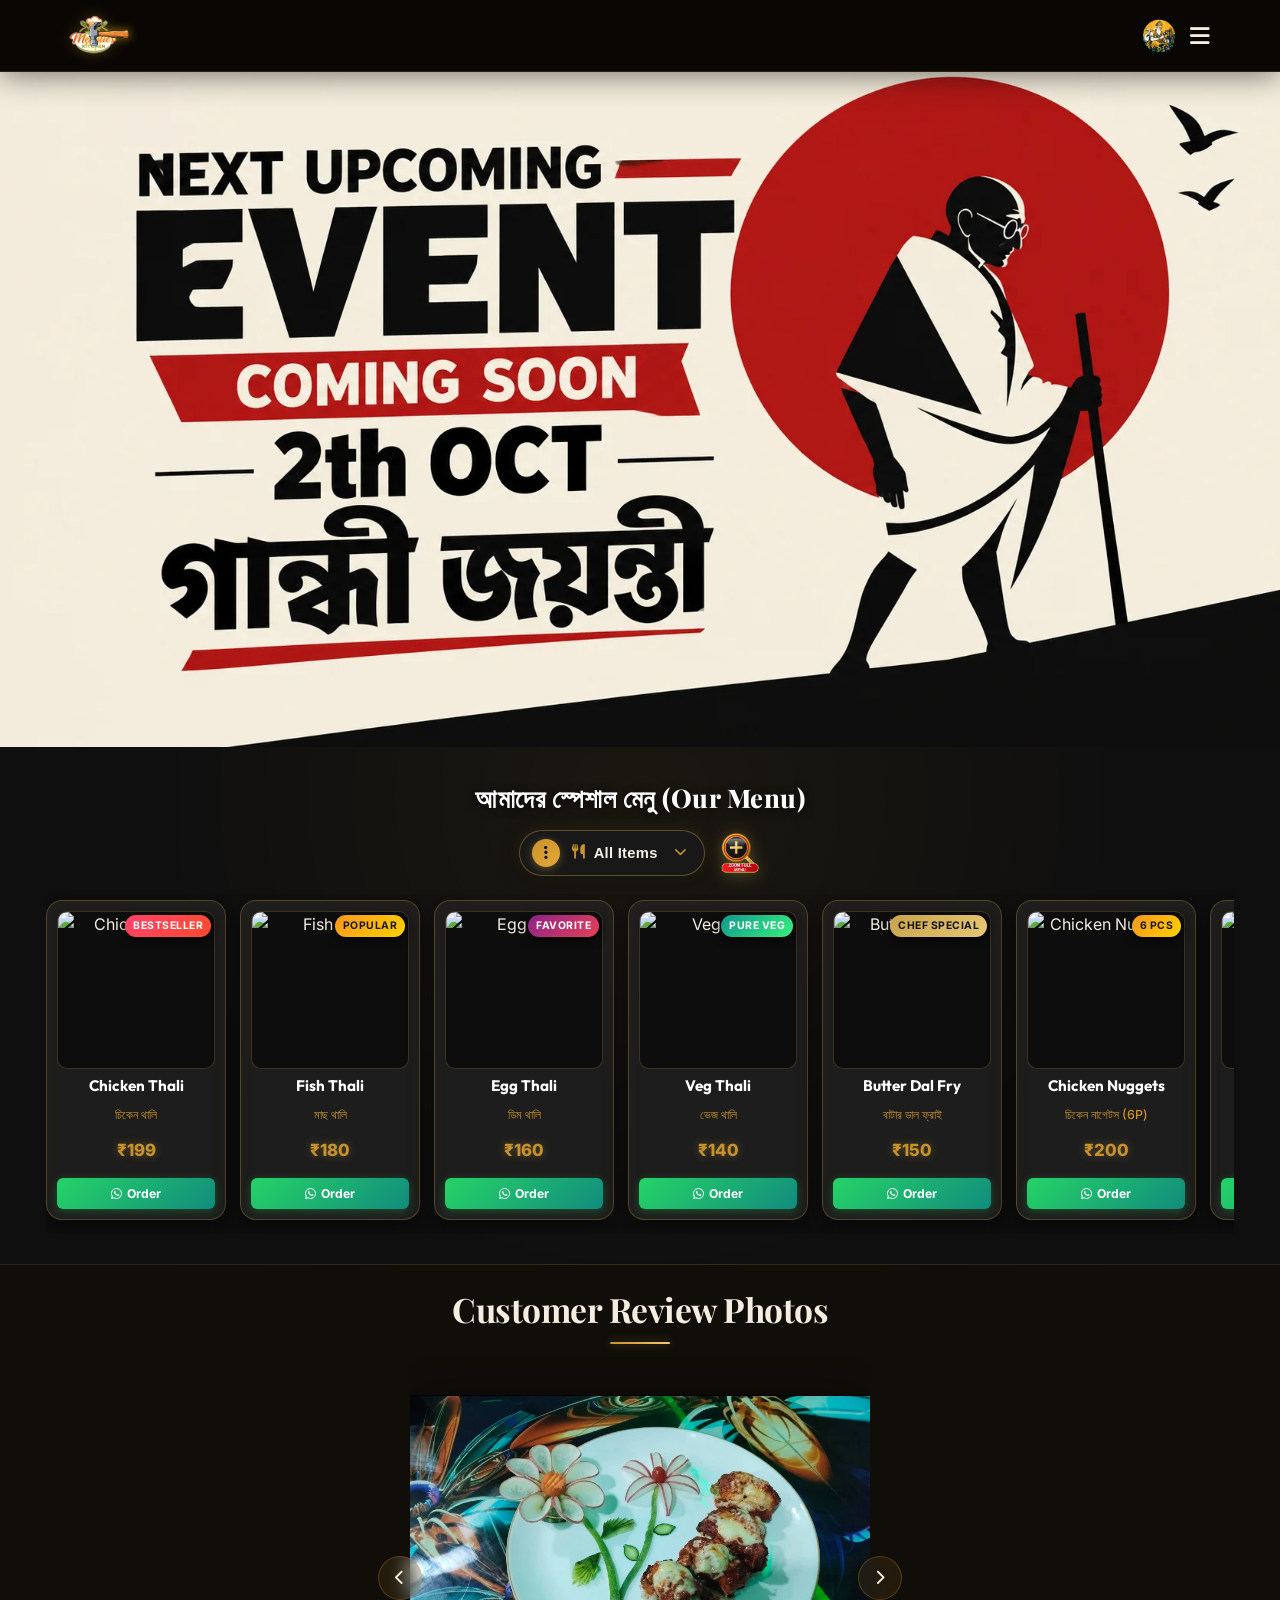
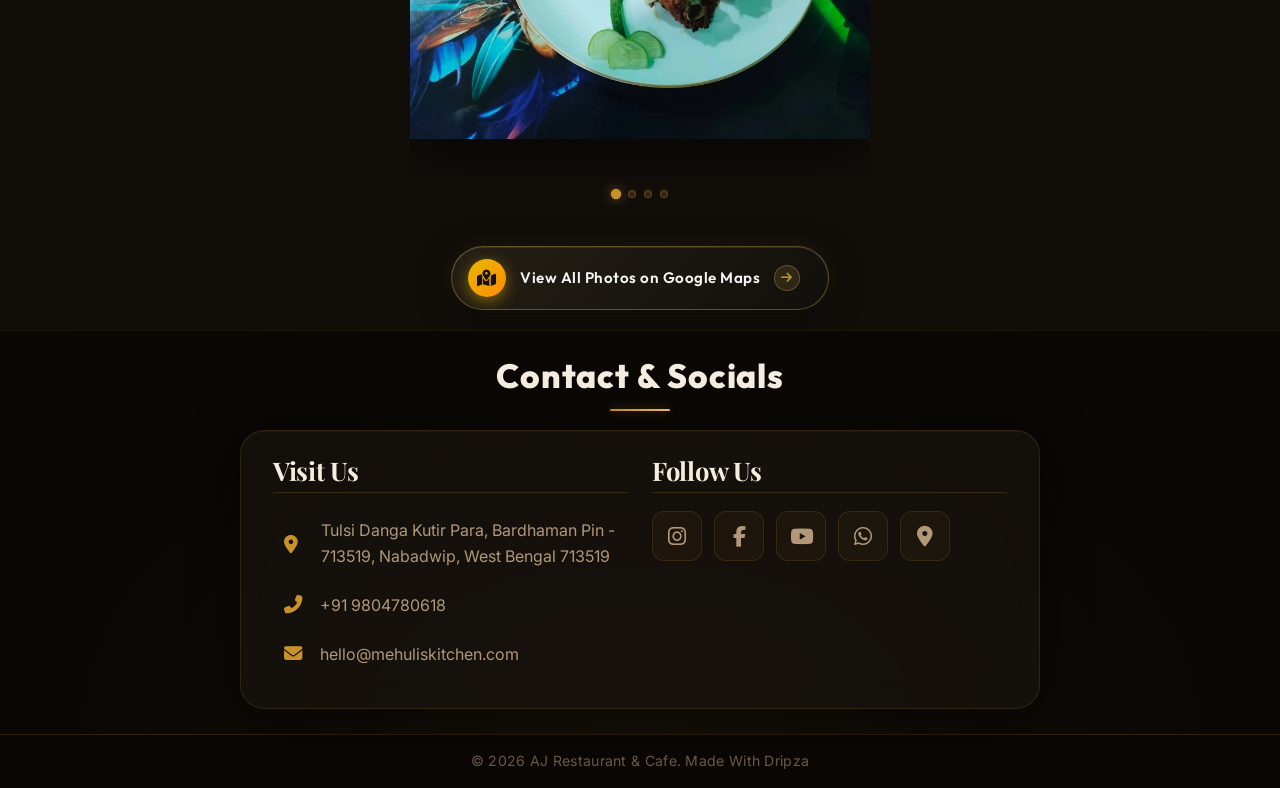
==== commit 035788db: "Add clear search button in menu popup" ====
--- a/index.html
+++ b/index.html
@@ -629,29 +629,74 @@
 
                 <!-- Search Bar & Category Filter Tabs -->
                 <div class="menu-control-bar">
+                    
+
+                    <!-- Modal Category Filter Dropdown (Three-Dot Filter Menu) -->
+                    <div class="menu-filter-dropdown-wrapper" id="modal-menu-filter-dropdown-wrapper">
+            <button type="button" class="menu-filter-dots-btn" id="modal-menu-filter-dots-btn" aria-expanded="false" aria-haspopup="true" title="Filter Menu">
+                <span class="three-dots-icon-box">
+                    <i class="fas fa-ellipsis-v"></i>
+                </span>
+                <span class="current-filter-label" id="modal-current-filter-label">
+                    <i class="fas fa-utensils"></i>
+                    <span>All Items</span>
+                </span>
+                <i class="fas fa-chevron-down filter-dropdown-arrow"></i>
+            </button>
+
+            <!-- Dropdown List of Category Filter Options -->
+            <div class="menu-filter-dropdown-menu" id="modal-menu-filter-dropdown-menu">
+                <div class="menu-filter-dropdown-header">
+                    <span><i class="fas fa-filter"></i> Filter Category</span>
+                </div>
+                <div class="menu-filter-dropdown-list">
+                    <button type="button" class="menu-tab-btn active" data-category="all">
+                        <span class="tab-btn-content">
+                            <i class="fas fa-utensils tab-icon"></i>
+                            <span class="tab-title">All Items</span>
+                        </span>
+                        <i class="fas fa-check active-indicator-icon"></i>
+                    </button>
+                    <button type="button" class="menu-tab-btn" data-category="thali">
+                        <span class="tab-btn-content">
+                            <i class="fas fa-bowl-rice tab-icon"></i>
+                            <span class="tab-title">Bengali Thali</span>
+                        </span>
+                        <i class="fas fa-check active-indicator-icon"></i>
+                    </button>
+                    <button type="button" class="menu-tab-btn" data-category="snacks">
+                        <span class="tab-btn-content">
+                            <i class="fas fa-burger tab-icon"></i>
+                            <span class="tab-title">Breakfast & Snacks</span>
+                        </span>
+                        <i class="fas fa-check active-indicator-icon"></i>
+                    </button>
+                    <button type="button" class="menu-tab-btn" data-category="beverages">
+                        <span class="tab-btn-content">
+                            <i class="fas fa-mug-hot tab-icon"></i>
+                            <span class="tab-title">Tea & Coffee</span>
+                        </span>
+                        <i class="fas fa-check active-indicator-icon"></i>
+                    </button>
+                    <button type="button" class="menu-tab-btn" data-category="extras">
+                        <span class="tab-btn-content">
+                            <i class="fas fa-plate-wheat tab-icon"></i>
+                            <span class="tab-title">Sides & Extras</span>
+                        </span>
+                        <i class="fas fa-check active-indicator-icon"></i>
+                    </button>
+                </div>
+            </div>
+                </div>
+
                     <div class="search-box-wrapper">
                         <i class="fas fa-search"></i>
                         <input type="text" id="modal-menu-search-input" placeholder="খাবারের নাম লিখে খুঁজুন (Search dishes...)" autocomplete="off">
-                    </div>
-
-                    <div class="menu-category-tabs" id="modal-menu-category-tabs">
-                        <button class="menu-tab-btn active" data-category="all">
-                            <i class="fas fa-utensils"></i> All Items
+                        <button type="button" id="modal-menu-search-clear" class="search-clear-btn" aria-label="Clear search" title="à¦®à§à¦›à§‡ à¦«à§‡à¦²à§à¦¨ (Clear)">
+                            <i class="fas fa-times"></i>
                         </button>
-                        <button class="menu-tab-btn" data-category="thali">
-                            <i class="fas fa-bowl-rice"></i> Bengali Thali
-                        </button>
-                        <button class="menu-tab-btn" data-category="snacks">
-                            <i class="fas fa-burger"></i> Breakfast & Snacks
-                        </button>
-                        <button class="menu-tab-btn" data-category="beverages">
-                            <i class="fas fa-mug-hot"></i> Tea & Coffee
-                        </button>
-                        <button class="menu-tab-btn" data-category="extras">
-                            <i class="fas fa-plate-wheat"></i> Sides & Extras
-                        </button>
-                    </div>
-                </div>
+                    </div>
+            </div>
             </div>
 
             <div class="full-menu-modal-body">
--- a/styles.css
+++ b/styles.css
@@ -2591,28 +2591,28 @@
 }
 
 .full-menu-modal-header {
-    padding: 10px 24px;
+    padding: 9px 20px;
     display: flex;
     align-items: center;
     justify-content: space-between;
-    border-bottom: 1px solid rgba(255, 255, 255, 0.06);
+    border-bottom: 1px solid rgba(255, 255, 255, 0.08);
 }
 
 .full-menu-modal-header-left {
     display: flex;
     align-items: center;
-    gap: 14px;
+    gap: 12px;
 }
 
 .menu-modal-close-btn {
     display: inline-flex;
     align-items: center;
-    gap: 7px;
+    gap: 6px;
     background: rgba(201, 162, 75, 0.15);
     border: 1px solid var(--accent-gold);
     color: var(--accent-gold);
-    padding: 6px 16px;
-    border-radius: 25px;
+    padding: 6px 14px;
+    border-radius: 20px;
     font-weight: 700;
     font-size: 0.86rem;
     cursor: pointer;
@@ -2628,7 +2628,7 @@
 
 .full-menu-modal-title {
     font-family: 'Playfair Display', 'Tiro Bangla', serif;
-    font-size: 1.2rem;
+    font-size: 1.22rem;
     font-weight: 700;
     color: var(--text-primary, #ffffff);
 }
@@ -2650,8 +2650,8 @@
     background: rgba(201, 162, 75, 0.15);
     border: 1px solid var(--accent-gold);
     color: var(--accent-gold);
-    padding: 6px 14px;
-    border-radius: 25px;
+    padding: 6px 13px;
+    border-radius: 20px;
     text-decoration: none;
     font-weight: 700;
     font-size: 0.84rem;
@@ -2670,10 +2670,10 @@
     background: linear-gradient(135deg, var(--accent-gold), var(--accent-amber));
     color: #ffffff !important;
     padding: 6px 15px;
-    border-radius: 25px;
+    border-radius: 20px;
     text-decoration: none;
     font-weight: 700;
-    font-size: 0.84rem;
+    font-size: 0.85rem;
     transition: all 0.3s ease;
 }
 
@@ -2686,13 +2686,13 @@
     display: inline-flex;
     align-items: center;
     justify-content: center;
-    width: 36px;
-    height: 36px;
+    width: 34px;
+    height: 34px;
     border-radius: 50%;
     background: var(--bg-card, rgba(255, 255, 255, 0.1));
     border: 1px solid var(--glass-border, rgba(255, 255, 255, 0.2));
     color: var(--text-primary, #ffffff);
-    font-size: 1rem;
+    font-size: 0.95rem;
     cursor: pointer;
     transition: all 0.3s ease;
 }
@@ -2710,20 +2710,20 @@
     overscroll-behavior: contain;
     overflow-y: auto;
     -webkit-overflow-scrolling: touch;
-    padding: 4px 0 60px;
+    padding: 4px 0 50px;
     background: var(--bg-deep, #0d0d0d);
 }
 
 /* Modal Hero */
 .full-menu-modal-top-section .full-menu-hero {
     text-align: center;
-    padding: 20px 20px 10px;
+    padding: 12px 18px 6px;
 }
 
 .full-menu-modal-top-section .full-menu-hero h1 {
     font-family: 'Playfair Display', 'Tiro Bangla', serif;
-    font-size: 2.1rem;
-    font-weight: 800;
+    font-size: 1.45rem;
+    font-weight: 700;
     color: var(--text-primary, #ffffff);
     margin-bottom: 0;
     line-height: 1.25;
@@ -2732,34 +2732,48 @@
 .full-menu-modal-top-section .full-menu-hero h1 .bengali-heading {
     color: var(--accent-gold);
     display: inline-block;
-    font-size: 1.65rem;
-    margin-left: 12px;
+    font-size: 1.2rem;
+    margin-left: 10px;
     font-family: 'Tiro Bangla', serif;
-    font-weight: 700;
-}
-
-/* Modal Controls */
+    font-weight: 600;
+}
+
+/* Modal Controls inside Top Section */
 .full-menu-modal-top-section .menu-control-bar {
     max-width: 950px;
     margin: 0 auto;
-    padding: 8px 20px 4px;
-}
-
-.full-menu-modal-top-section .menu-category-tabs {
-    margin-bottom: 0 !important;
-    padding-bottom: 2px !important;
+    padding: 8px 20px 10px;
+    display: flex;
+    align-items: center;
+    justify-content: space-between;
+    gap: 12px;
+}
+
+.full-menu-modal-top-section .menu-filter-dropdown-wrapper {
+    margin: 0 !important;
+    flex-shrink: 0;
+}
+
+.full-menu-modal-top-section .menu-filter-dropdown-menu {
+    left: 0;
+    transform: translateX(0) translateY(-10px) scale(0.96);
+}
+
+.full-menu-modal-top-section .menu-filter-dropdown-wrapper.open .menu-filter-dropdown-menu {
+    transform: translateX(0) translateY(0) scale(1);
 }
 
 .full-menu-modal-top-section .search-box-wrapper {
     position: relative;
-    margin-bottom: 14px;
-}
-
+    margin-bottom: 0 !important;
+    flex: 1;
+    min-width: 0;
+}
 .full-menu-modal-top-section .search-box-wrapper input {
     width: 100%;
     background: var(--bg-card, rgba(24, 24, 24, 0.96));
     border: 1.5px solid var(--glass-border, rgba(201, 162, 75, 0.35));
-    padding: 12px 20px 12px 48px;
+    padding: 12px 42px 12px 48px;
     border-radius: 30px;
     color: var(--text-primary, #ffffff);
     font-size: 0.98rem;
@@ -2779,13 +2793,56 @@
     background: var(--bg-card);
 }
 
-.full-menu-modal-top-section .search-box-wrapper i {
+.full-menu-modal-top-section .search-box-wrapper > i.fa-search,
+.full-menu-modal-top-section .search-box-wrapper > i.search-icon {
     position: absolute;
     left: 18px;
     top: 50%;
     transform: translateY(-50%);
     color: var(--accent-gold);
     font-size: 1.1rem;
+    pointer-events: none;
+}
+
+.full-menu-modal-top-section .search-box-wrapper .search-clear-btn {
+    position: absolute;
+    right: 12px;
+    top: 50%;
+    transform: translateY(-50%);
+    width: 26px;
+    height: 26px;
+    border-radius: 50%;
+    background: rgba(255, 255, 255, 0.12);
+    border: 1px solid rgba(201, 162, 75, 0.3);
+    color: var(--accent-gold, #c9a24b);
+    cursor: pointer;
+    display: none;
+    align-items: center;
+    justify-content: center;
+    padding: 0;
+    transition: all 0.25s ease;
+    z-index: 3;
+}
+
+.full-menu-modal-top-section .search-box-wrapper .search-clear-btn.visible {
+    display: flex;
+}
+
+.full-menu-modal-top-section .search-box-wrapper .search-clear-btn:hover {
+    background: var(--accent-gold, #c9a24b);
+    color: #000000;
+    border-color: var(--accent-gold, #c9a24b);
+    transform: translateY(-50%) scale(1.1);
+    box-shadow: 0 0 10px rgba(201, 162, 75, 0.4);
+}
+
+.full-menu-modal-top-section .search-box-wrapper .search-clear-btn i {
+    position: static;
+    transform: none;
+    font-size: 0.78rem;
+    color: inherit;
+    pointer-events: none;
+    line-height: 1;
 }
 
 /* Compact Grid inside Modal */
@@ -2838,13 +2895,13 @@
 /* Modal Responsive */
 @media (max-width: 768px) {
     .full-menu-modal-header {
-        padding: 8px 12px;
+        padding: 7px 12px;
     }
     .menu-modal-close-btn span {
         display: none;
     }
     .full-menu-modal-title {
-        font-size: 1rem;
+        font-size: 1.08rem;
     }
     .menu-modal-timing-btn span {
         display: none;
@@ -2852,17 +2909,42 @@
     .menu-modal-call-btn span {
         display: none;
     }
-    .full-menu-modal-top-section .full-menu-hero h1 {
-        font-size: 1.55rem;
-    }
-    .full-menu-modal-top-section .full-menu-hero h1 .bengali-heading {
-        font-size: 1.25rem;
-        display: block;
-        margin-left: 0;
-        margin-top: 4px;
+    .full-menu-modal-top-section .full-menu-hero {
+        padding: 6px 10px 4px;
     }
     .full-menu-modal-top-section .menu-control-bar {
-        padding: 6px 12px 2px;
+        padding: 6px 12px 8px;
+        gap: 8px;
+    }
+    .full-menu-modal-top-section .menu-filter-dots-btn {
+        padding: 6px 11px 6px 8px;
+        font-size: 0.8rem;
+        gap: 6px;
+    }
+    .full-menu-modal-top-section .menu-filter-dots-btn .three-dots-icon-box {
+        width: 22px;
+        height: 22px;
+        font-size: 0.75rem;
+    }
+    .full-menu-modal-top-section .search-box-wrapper {
+        margin-bottom: 0 !important;
+    }
+    .full-menu-modal-top-section .search-box-wrapper input {
+        padding: 8px 32px 8px 34px;
+        font-size: 0.84rem;
+    }
+    .full-menu-modal-top-section .search-box-wrapper > i.fa-search,
+    .full-menu-modal-top-section .search-box-wrapper > i.search-icon {
+        left: 11px;
+        font-size: 0.85rem;
+    }
+    .full-menu-modal-top-section .search-box-wrapper .search-clear-btn {
+        right: 8px;
+        width: 22px;
+        height: 22px;
+    }
+    .full-menu-modal-top-section .search-box-wrapper .search-clear-btn i {
+        font-size: 0.68rem;
     }
     .full-menu-modal-top-section .menu-category-tabs {
         margin-bottom: 0 !important;
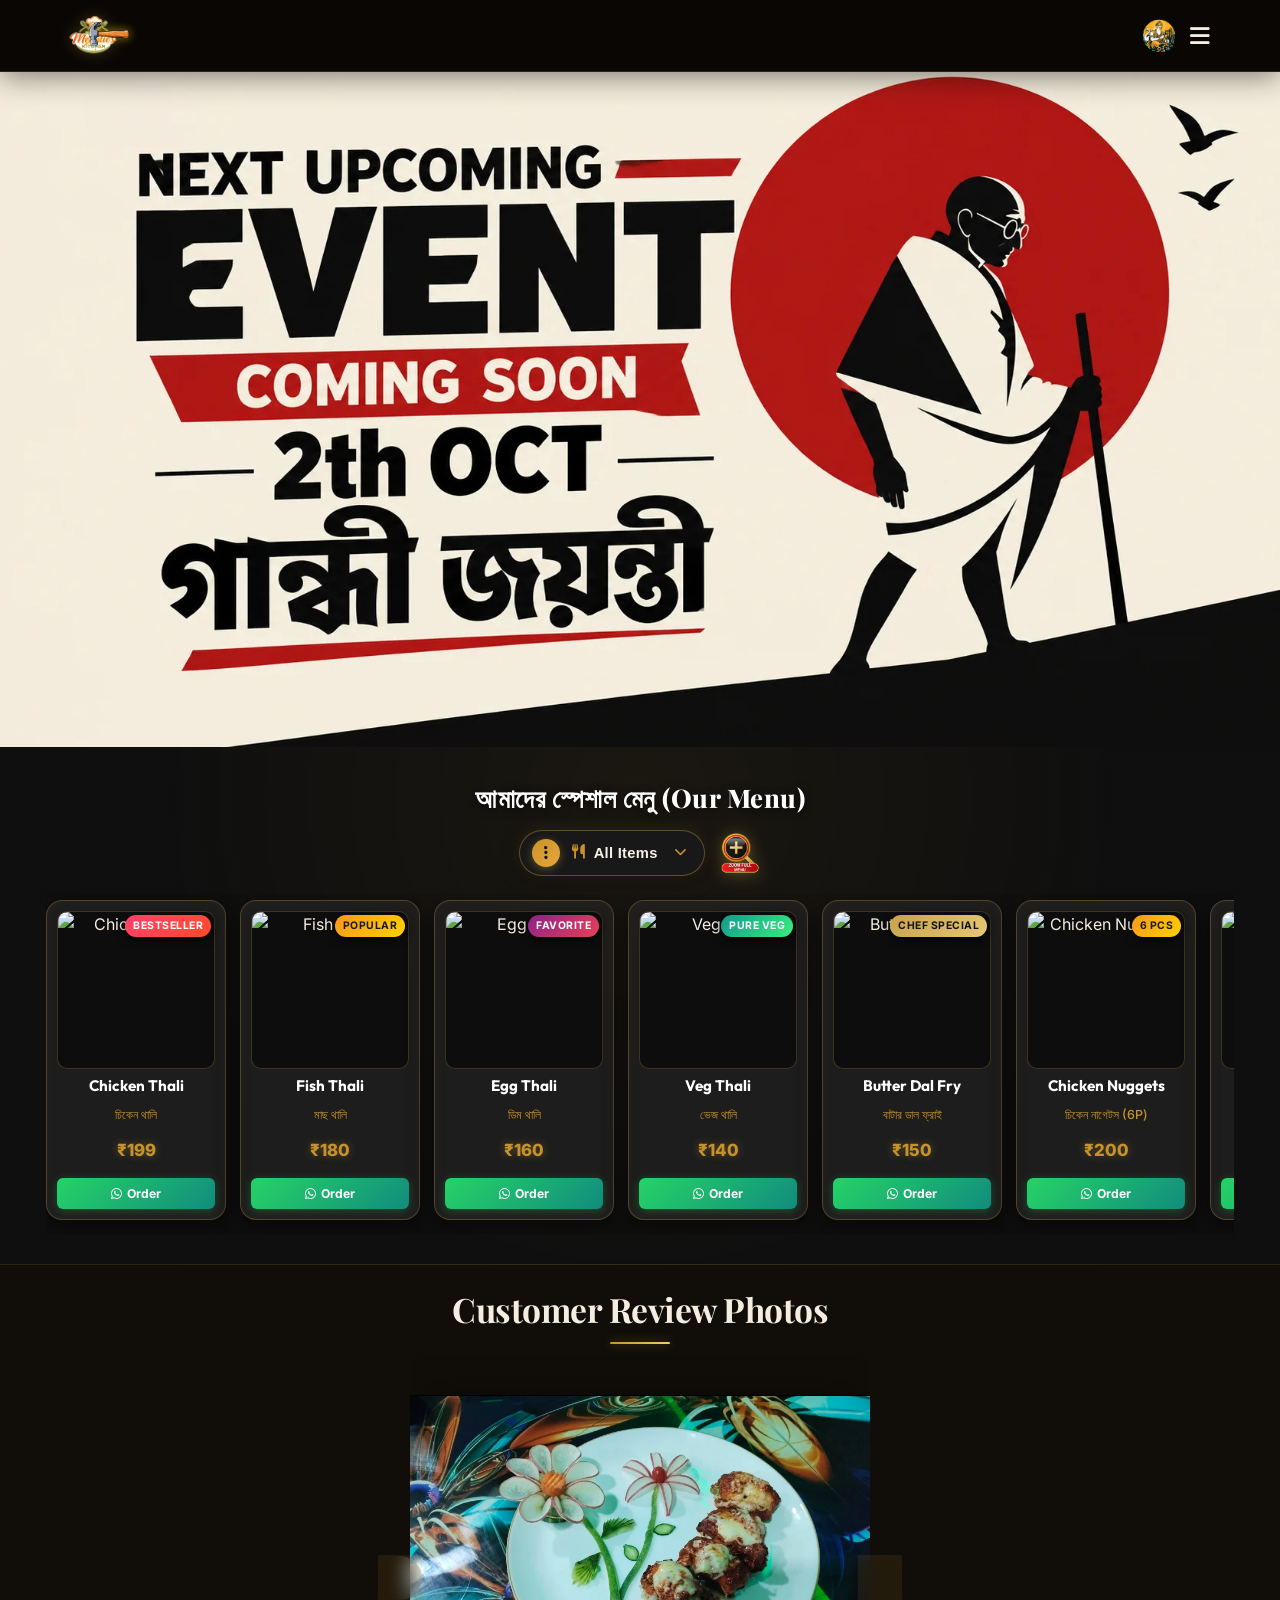
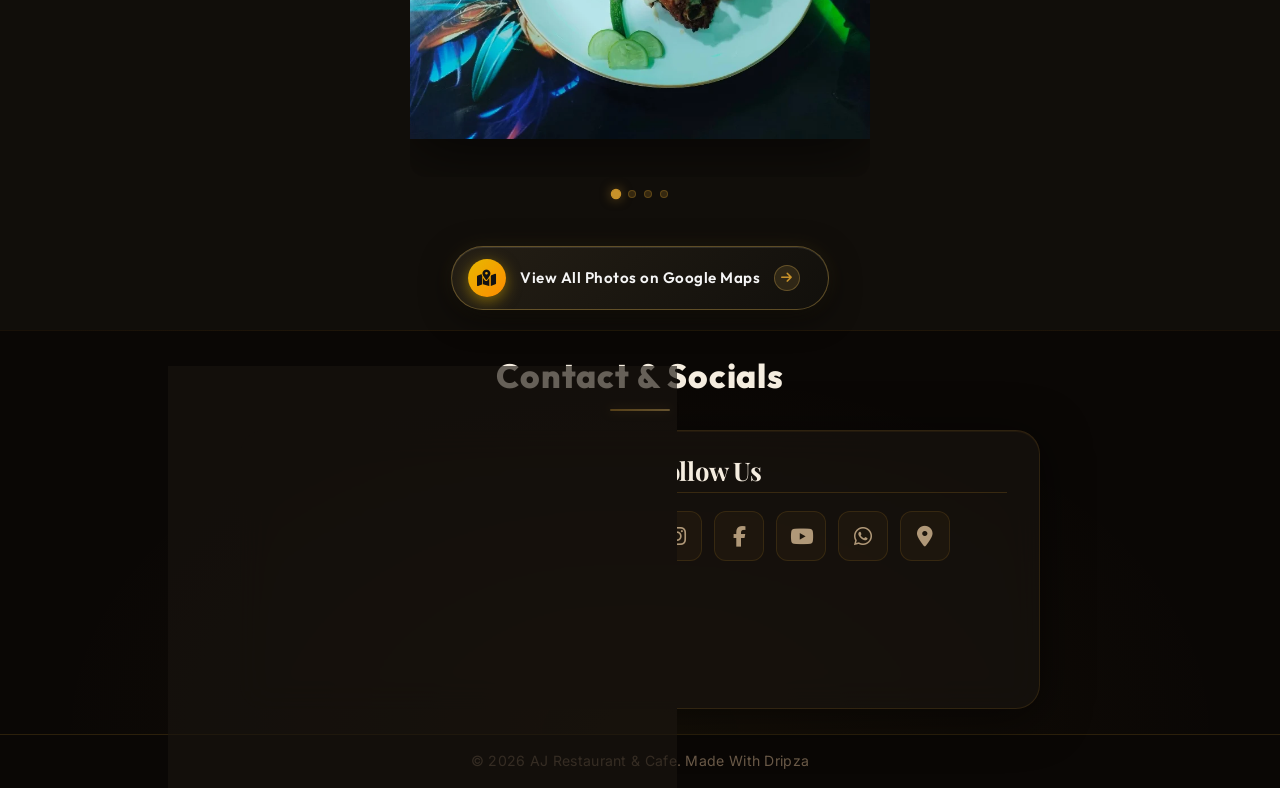
==== commit c5cf247f: "Update search input keypad dismiss on enter" ====
--- a/index.html
+++ b/index.html
@@ -691,7 +691,7 @@
 
                     <div class="search-box-wrapper">
                         <i class="fas fa-search"></i>
-                        <input type="text" id="modal-menu-search-input" placeholder="খাবারের নাম লিখে খুঁজুন (Search dishes...)" autocomplete="off">
+                        <input type="text" id="modal-menu-search-input" placeholder="খাবারের নাম লিখে খুঁজুন (Search dishes...)" autocomplete="off" enterkeyhint="search">
                         <button type="button" id="modal-menu-search-clear" class="search-clear-btn" aria-label="Clear search" title="à¦®à§à¦›à§‡ à¦«à§‡à¦²à§à¦¨ (Clear)">
                             <i class="fas fa-times"></i>
                         </button>
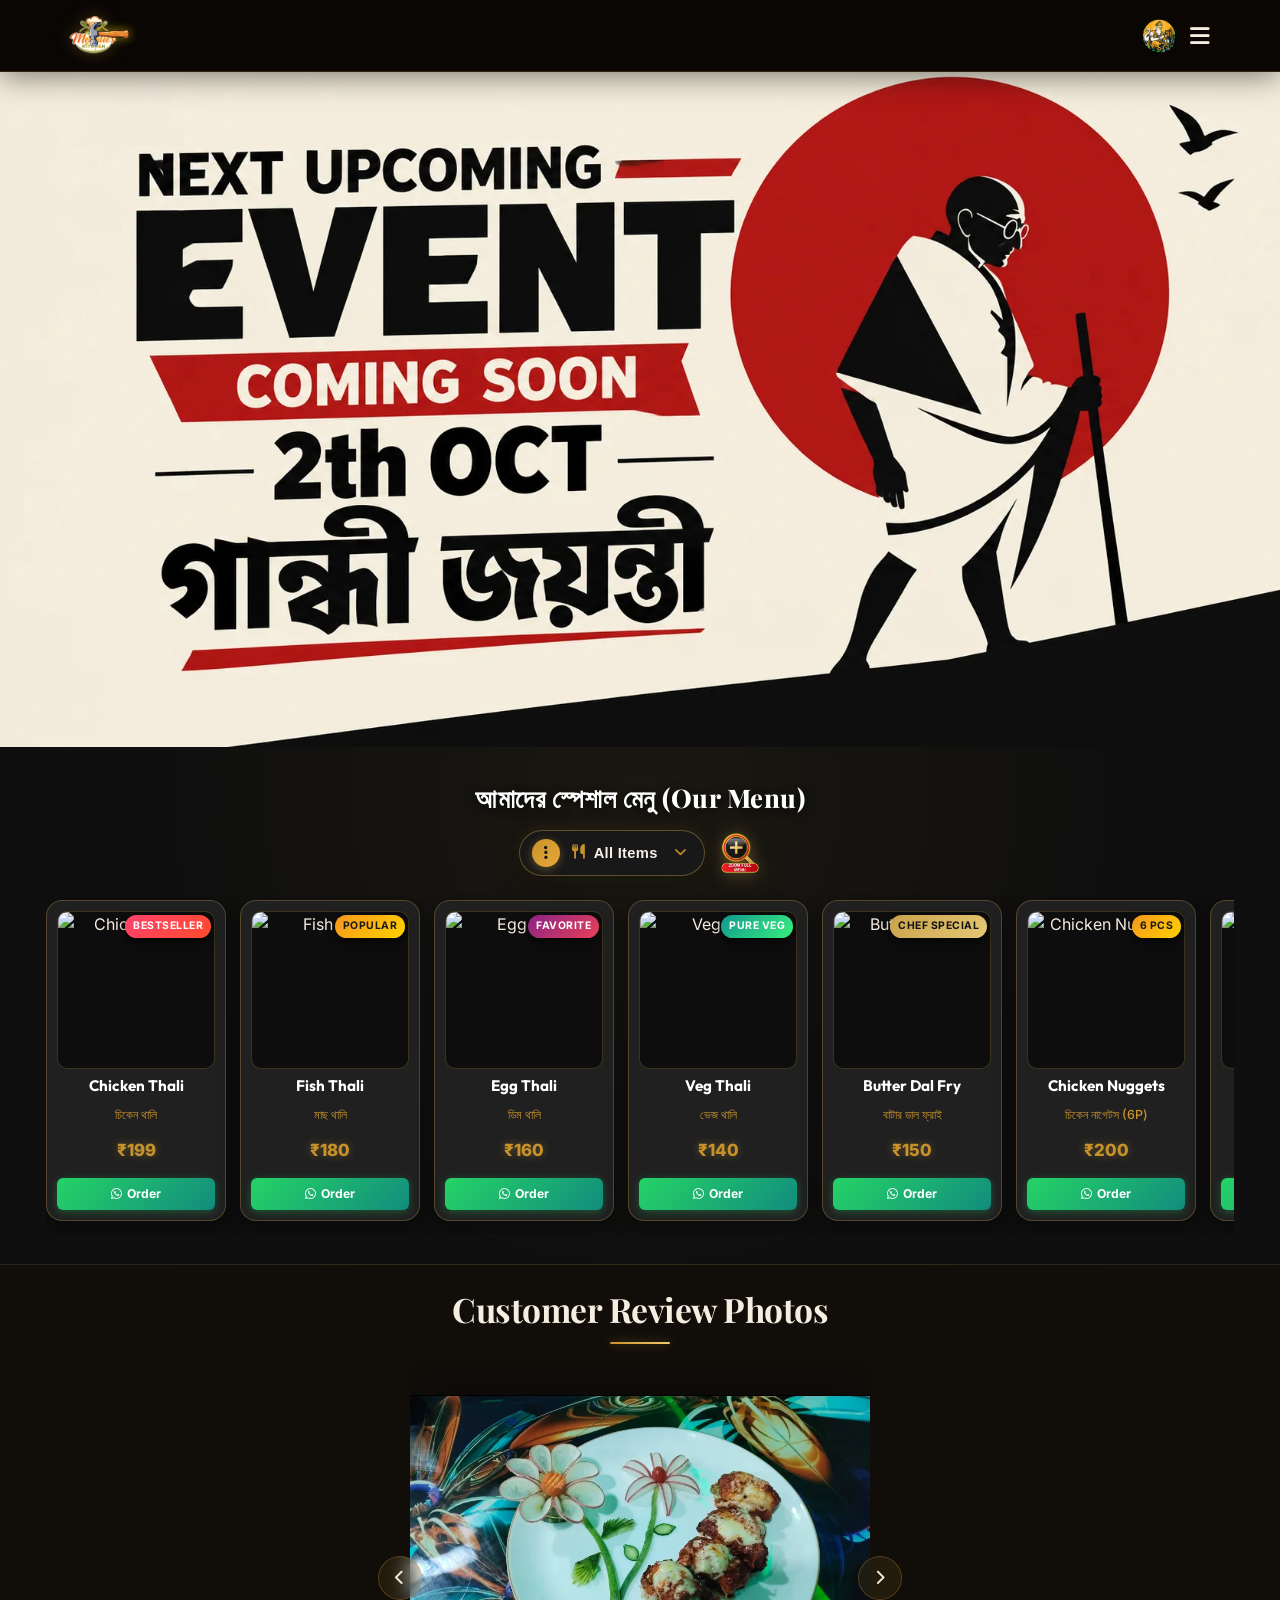
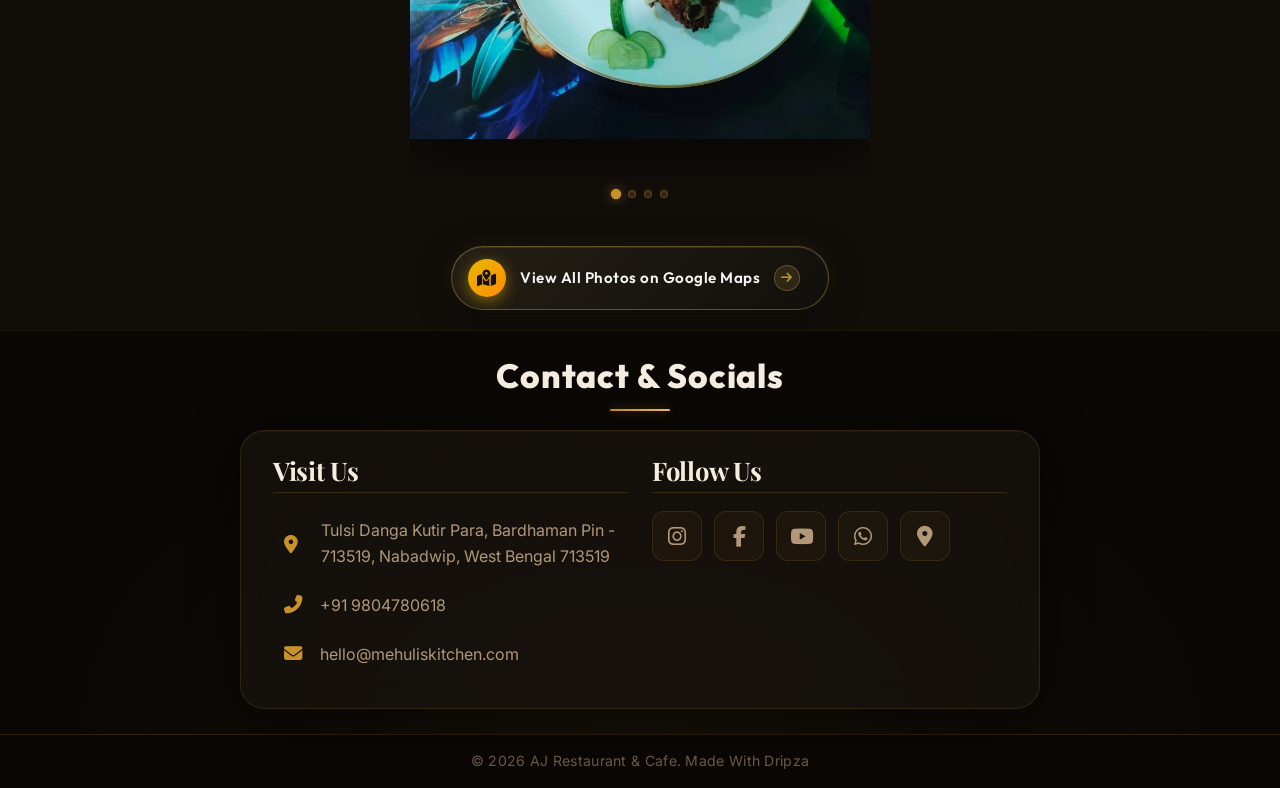
==== commit 5862a02b: "perf: smooth scroll - passive listeners, momentum drag, remove backdrop-filter, pause animation on s" ====
--- a/index.html
+++ b/index.html
@@ -1112,6 +1112,6 @@
         </div>
     </div>
 
-    <script src="script.js?v=1.3"></script>
+    <script src="script.js?v=1.4"></script>
 </body>
 </html>
--- a/styles.css
+++ b/styles.css
@@ -1903,8 +1903,6 @@
     font-size: 0.92rem;
     font-weight: 600;
     cursor: pointer;
-    backdrop-filter: blur(12px);
-    -webkit-backdrop-filter: blur(12px);
     box-shadow: 0 4px 20px rgba(0, 0, 0, 0.45), 0 0 15px rgba(201, 162, 75, 0.15);
     transition: all 0.3s cubic-bezier(0.25, 0.8, 0.25, 1);
     user-select: none;
@@ -2026,6 +2024,9 @@
     padding-right: 4px;
     scrollbar-width: thin;
     scrollbar-color: rgba(201, 162, 75, 0.6) rgba(255, 255, 255, 0.05);
+    will-change: scroll-position;
+    transform: translateZ(0);
+    -webkit-transform: translateZ(0);
 }
 
 .menu-filter-dropdown-list::-webkit-scrollbar {
@@ -2184,13 +2185,16 @@
     overflow-x: auto;
     overflow-y: hidden;
     scroll-behavior: smooth;
-    scroll-snap-type: x mandatory;
+    scroll-snap-type: x proximity;
     -webkit-overflow-scrolling: touch;
     padding: 6px 4px 14px;
     width: 100%;
     cursor: grab;
     scrollbar-width: thin;
     scrollbar-color: rgba(201, 162, 75, 0.6) rgba(255, 255, 255, 0.05);
+    will-change: scroll-position;
+    transform: translateZ(0);
+    -webkit-transform: translateZ(0);
 }
 
 .main-menu-scroll-track:active {
@@ -2217,7 +2221,7 @@
 .food-menu-card {
     flex: 0 0 180px;
     scroll-snap-align: start;
-    background: rgba(32, 32, 32, 0.85);
+    background: #202020;
     border: 1.5px solid rgba(201, 162, 75, 0.3);
     border-radius: 16px;
     overflow: hidden;
@@ -2225,13 +2229,13 @@
     flex-direction: column;
     padding: 10px;
     text-align: center;
-    box-shadow: 0 8px 24px rgba(0, 0, 0, 0.5), inset 0 0 15px rgba(201, 162, 75, 0.04);
-    backdrop-filter: blur(12px);
-    -webkit-backdrop-filter: blur(12px);
+    box-shadow: 0 6px 20px rgba(0, 0, 0, 0.45);
     transition: transform 0.35s cubic-bezier(0.2, 0.8, 0.2, 1), border-color 0.35s ease, box-shadow 0.35s ease;
     animation: floatMenuItem 4.5s ease-in-out infinite alternate;
     user-select: none;
     position: relative;
+    will-change: transform;
+    contain: layout style;
 }
 
 .food-menu-card:nth-child(even) {
@@ -2256,6 +2260,11 @@
     border-color: var(--accent-gold);
     box-shadow: 0 12px 30px rgba(0, 0, 0, 0.7), 0 0 20px rgba(201, 162, 75, 0.45);
 }
+/* Pause card animations while scrolling */
+.main-menu-scroll-track.is-scrolling .food-menu-card {
+    animation-play-state: paused;
+}
+
 
 .food-card-badge {
     position: absolute;
@@ -2553,8 +2562,6 @@
     position: absolute;
     inset: 0;
     background: rgba(0, 0, 0, 0.72);
-    backdrop-filter: blur(12px);
-    -webkit-backdrop-filter: blur(12px);
 }
 
 .full-menu-modal-container {
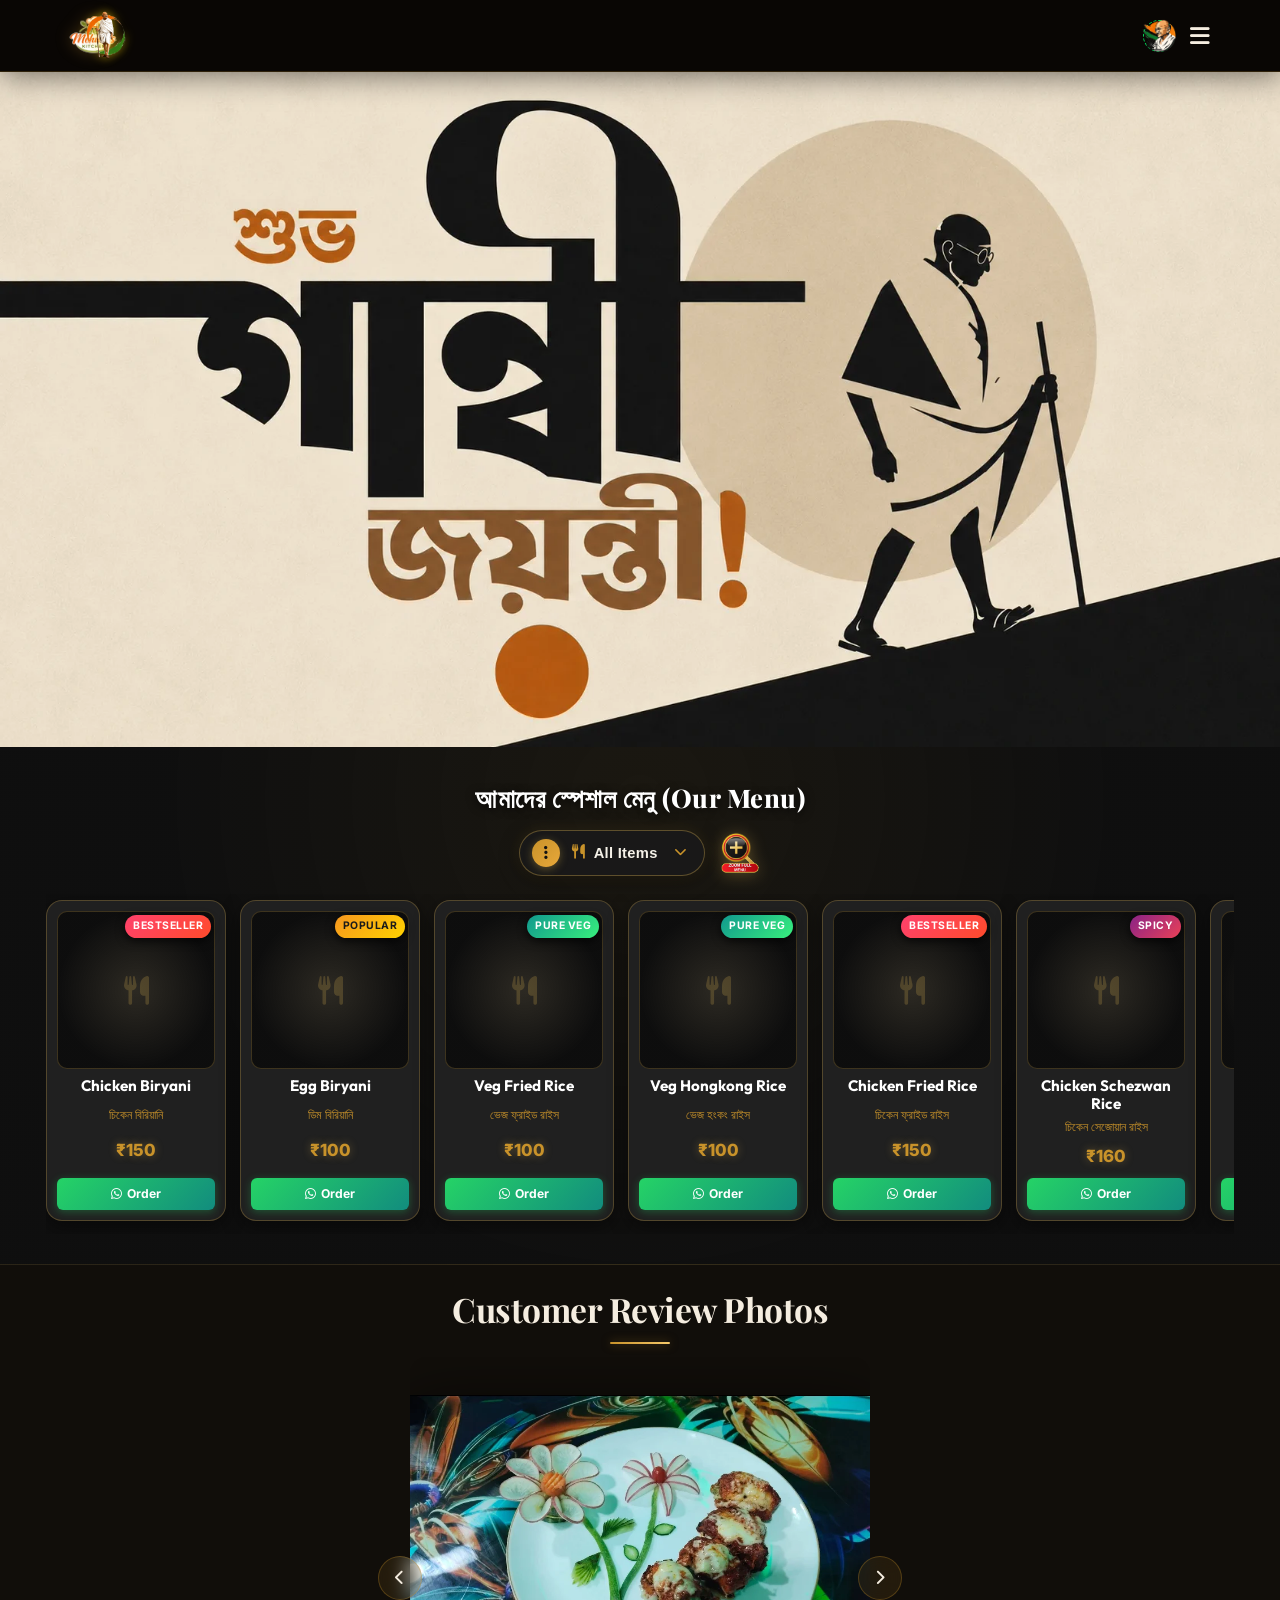
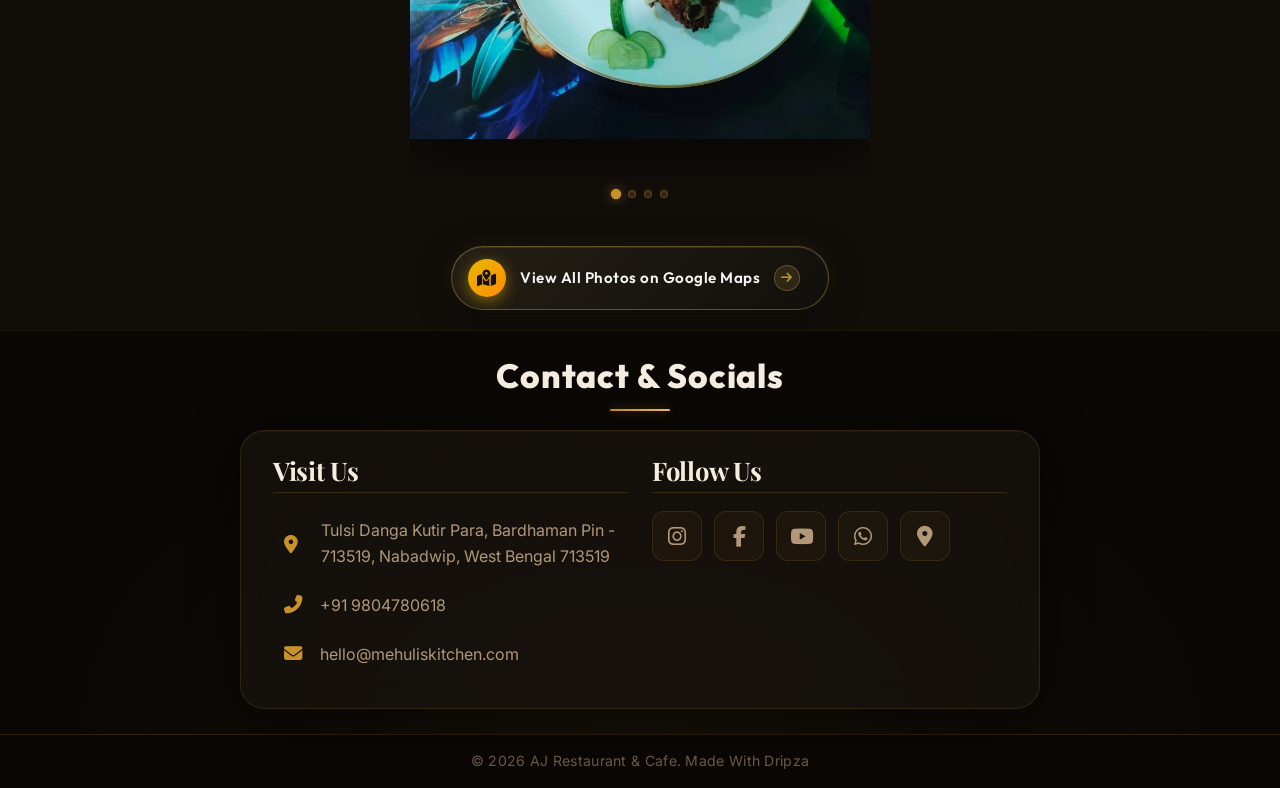
==== commit 4e9ea2d9: "update: add Gandhi Jayanti assets and update header" ====
--- a/index.html
+++ b/index.html
@@ -29,13 +29,13 @@
         <div class="logo-container">
             <img src="assets/Mehulie's Kitchen logo.webp" alt="Mehuli's Kitchen" class="logo-brand-img">
             <div class="logo-text-wrapper">
-                <span class="animated-football-header" title="Ganesh Chaturthi Special">
-                    <img src="assets/ganesh_run_icon.webp" alt="Ganesh Run Icon" style="object-fit: contain; filter: drop-shadow(0 0 5px rgba(255, 215, 0, 0.6));">
+                <span class="animated-football-header" title="Gandhi Jayanti Special">
+                    <img src="assets/gandhi_jayanti_run_icon.webp" alt="Gandhi Jayanti Run Icon" style="object-fit: contain; filter: drop-shadow(0 0 5px rgba(255, 215, 0, 0.6));">
                 </span>
                 <span class="logo-text">Mehuli's Kitchen</span>
             </div>
         </div>
-        <span class="rath-yatra-header-text">শুভ বিশ্বকর্মা পূজা!</span>
+        <span class="rath-yatra-header-text">শুভ গান্ধী জয়ন্তী!</span>
         <ul class="nav-links">
             <li><a href="#home">Home</a></li>
             <li><a href="#menu">Menu</a></li>
@@ -44,10 +44,10 @@
         </ul>
         <div class="navbar-actions">
             <!-- Rakhi Purnima Button for Poster -->
-            <button class="fifa-btn" id="open-promo-modal-direct-btn" title="Show Ganesh Chaturthi Special Poster">
+            <button class="fifa-btn" id="open-promo-modal-direct-btn" title="Show Gandhi Jayanti Special Poster">
                 <div class="fifa-container">
                     <div class="fifa-magic-ring"></div>
-                    <img src="assets/ganesh_icon.webp" alt="Ganesh Special" class="fifa-svg" style="object-fit: contain;">
+                    <img src="assets/gandhi_jayanti_icon.webp" alt="Gandhi Jayanti Special" class="fifa-svg" style="object-fit: contain;">
                 </div>
             </button>
             
@@ -60,7 +60,7 @@
     <!-- Hero Section -->
     <section id="home" class="hero">
         <div class="hero-bg banner-box">
-            <img src="assets/aj_restaurant_banner_1.webp" alt="AJ Restaurant & Cafe Banner" class="active">
+            <img src="assets/gandhi_jayanti_banner_1.webp" alt="Gandhi Jayanti Banner" class="active">
             <img src="assets/Screenshot 2026-06-18 180553.webp" alt="Mehuli's Kitchen Background 1">
             <img src="assets/Screenshot 2026-06-18 180652.webp" alt="Mehuli's Kitchen Background 2">
             <img src="assets/Screenshot 2026-06-18 180720.webp" alt="Mehuli's Kitchen Background 3">
@@ -111,31 +111,80 @@
                         </span>
                         <i class="fas fa-check active-indicator-icon"></i>
                     </button>
-                    <button type="button" class="menu-tab-btn" data-category="thali">
+                    <button type="button" class="menu-tab-btn" data-category="biryani-rice">
                         <span class="tab-btn-content">
                             <i class="fas fa-bowl-rice tab-icon"></i>
-                            <span class="tab-title">Bengali Thali</span>
+                            <span class="tab-title">Biryani & Rice</span>
                         </span>
                         <i class="fas fa-check active-indicator-icon"></i>
                     </button>
-                    <button type="button" class="menu-tab-btn" data-category="snacks">
+                    <button type="button" class="menu-tab-btn" data-category="rolls">
                         <span class="tab-btn-content">
-                            <i class="fas fa-burger tab-icon"></i>
-                            <span class="tab-title">Breakfast & Snacks</span>
+                            <i class="fas fa-hotdog tab-icon"></i>
+                            <span class="tab-title">Rolls & Momos</span>
+                        </span>
+                        <i class="fas fa-check active-indicator-icon"></i>
+                    </button>
+                    <button type="button" class="menu-tab-btn" data-category="starters">
+                        <span class="tab-btn-content">
+                            <i class="fas fa-drumstick-bite tab-icon"></i>
+                            <span class="tab-title">Starters & Fry</span>
+                        </span>
+                        <i class="fas fa-check active-indicator-icon"></i>
+                    </button>
+                    <button type="button" class="menu-tab-btn" data-category="tandoori">
+                        <span class="tab-btn-content">
+                            <i class="fas fa-fire tab-icon"></i>
+                            <span class="tab-title">Tandoori & Kabab</span>
+                        </span>
+                        <i class="fas fa-check active-indicator-icon"></i>
+                    </button>
+                    <button type="button" class="menu-tab-btn" data-category="chinese">
+                        <span class="tab-btn-content">
+                            <i class="fas fa-bowl-food tab-icon"></i>
+                            <span class="tab-title">Chinese & Noodles</span>
+                        </span>
+                        <i class="fas fa-check active-indicator-icon"></i>
+                    </button>
+                    <button type="button" class="menu-tab-btn" data-category="nonveg-main">
+                        <span class="tab-btn-content">
+                            <i class="fas fa-drumstick-bite tab-icon"></i>
+                            <span class="tab-title">Chicken & Mutton</span>
+                        </span>
+                        <i class="fas fa-check active-indicator-icon"></i>
+                    </button>
+                    <button type="button" class="menu-tab-btn" data-category="fish-egg">
+                        <span class="tab-btn-content">
+                            <i class="fas fa-fish tab-icon"></i>
+                            <span class="tab-title">Fish & Egg</span>
+                        </span>
+                        <i class="fas fa-check active-indicator-icon"></i>
+                    </button>
+                    <button type="button" class="menu-tab-btn" data-category="veg-main">
+                        <span class="tab-btn-content">
+                            <i class="fas fa-leaf tab-icon"></i>
+                            <span class="tab-title">Veg Main Course</span>
+                        </span>
+                        <i class="fas fa-check active-indicator-icon"></i>
+                    </button>
+                    <button type="button" class="menu-tab-btn" data-category="breads">
+                        <span class="tab-btn-content">
+                            <i class="fas fa-bread-slice tab-icon"></i>
+                            <span class="tab-title">Roti & Naan</span>
+                        </span>
+                        <i class="fas fa-check active-indicator-icon"></i>
+                    </button>
+                    <button type="button" class="menu-tab-btn" data-category="soup">
+                        <span class="tab-btn-content">
+                            <i class="fas fa-mug-hot tab-icon"></i>
+                            <span class="tab-title">Soups</span>
                         </span>
                         <i class="fas fa-check active-indicator-icon"></i>
                     </button>
                     <button type="button" class="menu-tab-btn" data-category="beverages">
                         <span class="tab-btn-content">
-                            <i class="fas fa-mug-hot tab-icon"></i>
-                            <span class="tab-title">Tea & Coffee</span>
-                        </span>
-                        <i class="fas fa-check active-indicator-icon"></i>
-                    </button>
-                    <button type="button" class="menu-tab-btn" data-category="extras">
-                        <span class="tab-btn-content">
-                            <i class="fas fa-plate-wheat tab-icon"></i>
-                            <span class="tab-title">Sides & Extras</span>
+                            <i class="fas fa-glass-martini-alt tab-icon"></i>
+                            <span class="tab-title">Mocktails & Drinks</span>
                         </span>
                         <i class="fas fa-check active-indicator-icon"></i>
                     </button>
@@ -153,359 +202,1937 @@
         <!-- Menu Cards Horizontal Side-Scroll Wrapper -->
         <div class="main-menu-scroll-wrapper">
             <div class="main-menu-scroll-track" id="main-restaurant-menu-scroll">
-                
-                <!-- 1. Chicken Thali -->
-                <div class="food-menu-card" data-category="thali">
+                <!-- 1. Chicken Biryani -->
+                <div class="food-menu-card" data-category="biryani-rice">
                     <div class="food-card-badge bestseller">Bestseller</div>
-                    <div class="food-card-img-box">
-                        <img src="assets/menu_chicken_thali.webp" alt="Chicken Thali" loading="lazy">
-                    </div>
-                    <div class="food-card-body">
-                        <h3 class="food-title">Chicken Thali</h3>
-                        <span class="bengali-title">চিকেন থালি</span>
-                        <span class="food-price">₹199</span>
-                        <a href="https://wa.me/916295982636?text=Hi%20Mehuli's%20Kitchen,%20I%20want%20to%20order%20Chicken%20Thali%20(₹199)" target="_blank" class="food-order-btn">
-                            <i class="fab fa-whatsapp"></i> Order
-                        </a>
-                    </div>
-                </div>
-
-                <!-- 2. Fish Thali -->
-                <div class="food-menu-card" data-category="thali">
+                    <div class="food-card-img-box"></div>
+                    <div class="food-card-body">
+                        <h3 class="food-title">Chicken Biryani</h3>
+                        <span class="bengali-title">চিকেন বিরিয়ানি</span>
+                        <span class="food-price">₹150</span>
+                        <a href="https://wa.me/919804780618?text=Hi%20Mehuli's%20Kitchen%2C%20I%20want%20to%20order%20Chicken%20Biryani%20(%E2%82%B9150)" target="_blank" class="food-order-btn">
+                            <i class="fab fa-whatsapp"></i> Order
+                        </a>
+                    </div>
+                </div>
+
+                <!-- 2. Egg Biryani -->
+                <div class="food-menu-card" data-category="biryani-rice">
                     <div class="food-card-badge popular">Popular</div>
-                    <div class="food-card-img-box">
-                        <img src="assets/menu_fish_thali.webp" alt="Fish Thali" loading="lazy">
-                    </div>
-                    <div class="food-card-body">
-                        <h3 class="food-title">Fish Thali</h3>
-                        <span class="bengali-title">মাছ থালি</span>
+                    <div class="food-card-img-box"></div>
+                    <div class="food-card-body">
+                        <h3 class="food-title">Egg Biryani</h3>
+                        <span class="bengali-title">ডিম বিরিয়ানি</span>
+                        <span class="food-price">₹100</span>
+                        <a href="https://wa.me/919804780618?text=Hi%20Mehuli's%20Kitchen%2C%20I%20want%20to%20order%20Egg%20Biryani%20(%E2%82%B9100)" target="_blank" class="food-order-btn">
+                            <i class="fab fa-whatsapp"></i> Order
+                        </a>
+                    </div>
+                </div>
+
+                <!-- 3. Veg Fried Rice -->
+                <div class="food-menu-card" data-category="biryani-rice">
+                    <div class="food-card-badge pure-veg">Pure Veg</div>
+                    <div class="food-card-img-box"></div>
+                    <div class="food-card-body">
+                        <h3 class="food-title">Veg Fried Rice</h3>
+                        <span class="bengali-title">ভেজ ফ্রাইড রাইস</span>
+                        <span class="food-price">₹100</span>
+                        <a href="https://wa.me/919804780618?text=Hi%20Mehuli's%20Kitchen%2C%20I%20want%20to%20order%20Veg%20Fried%20Rice%20(%E2%82%B9100)" target="_blank" class="food-order-btn">
+                            <i class="fab fa-whatsapp"></i> Order
+                        </a>
+                    </div>
+                </div>
+
+                <!-- 4. Veg Hongkong Rice -->
+                <div class="food-menu-card" data-category="biryani-rice">
+                    <div class="food-card-badge pure-veg">Pure Veg</div>
+                    <div class="food-card-img-box"></div>
+                    <div class="food-card-body">
+                        <h3 class="food-title">Veg Hongkong Rice</h3>
+                        <span class="bengali-title">ভেজ হংকং রাইস</span>
+                        <span class="food-price">₹100</span>
+                        <a href="https://wa.me/919804780618?text=Hi%20Mehuli's%20Kitchen%2C%20I%20want%20to%20order%20Veg%20Hongkong%20Rice%20(%E2%82%B9100)" target="_blank" class="food-order-btn">
+                            <i class="fab fa-whatsapp"></i> Order
+                        </a>
+                    </div>
+                </div>
+
+                <!-- 5. Chicken Fried Rice -->
+                <div class="food-menu-card" data-category="biryani-rice">
+                    <div class="food-card-badge bestseller">Bestseller</div>
+                    <div class="food-card-img-box"></div>
+                    <div class="food-card-body">
+                        <h3 class="food-title">Chicken Fried Rice</h3>
+                        <span class="bengali-title">চিকেন ফ্রাইড রাইস</span>
+                        <span class="food-price">₹150</span>
+                        <a href="https://wa.me/919804780618?text=Hi%20Mehuli's%20Kitchen%2C%20I%20want%20to%20order%20Chicken%20Fried%20Rice%20(%E2%82%B9150)" target="_blank" class="food-order-btn">
+                            <i class="fab fa-whatsapp"></i> Order
+                        </a>
+                    </div>
+                </div>
+
+                <!-- 6. Chicken Schezwan Rice -->
+                <div class="food-menu-card" data-category="biryani-rice">
+                    <div class="food-card-badge special">Spicy</div>
+                    <div class="food-card-img-box"></div>
+                    <div class="food-card-body">
+                        <h3 class="food-title">Chicken Schezwan Rice</h3>
+                        <span class="bengali-title">চিকেন সেজোয়ান রাইস</span>
+                        <span class="food-price">₹160</span>
+                        <a href="https://wa.me/919804780618?text=Hi%20Mehuli's%20Kitchen%2C%20I%20want%20to%20order%20Chicken%20Schezwan%20Rice%20(%E2%82%B9160)" target="_blank" class="food-order-btn">
+                            <i class="fab fa-whatsapp"></i> Order
+                        </a>
+                    </div>
+                </div>
+
+                <!-- 7. Chicken Singapore Rice -->
+                <div class="food-menu-card" data-category="biryani-rice">
+                    <div class="food-card-badge special">Special</div>
+                    <div class="food-card-img-box"></div>
+                    <div class="food-card-body">
+                        <h3 class="food-title">Chicken Singapore Rice</h3>
+                        <span class="bengali-title">চিকেন সিঙ্গাপুর রাইস</span>
+                        <span class="food-price">₹160</span>
+                        <a href="https://wa.me/919804780618?text=Hi%20Mehuli's%20Kitchen%2C%20I%20want%20to%20order%20Chicken%20Singapore%20Rice%20(%E2%82%B9160)" target="_blank" class="food-order-btn">
+                            <i class="fab fa-whatsapp"></i> Order
+                        </a>
+                    </div>
+                </div>
+
+                <!-- 8. Chef Special Rice -->
+                <div class="food-menu-card" data-category="biryani-rice">
+                    <div class="food-card-badge chef">Chef Special</div>
+                    <div class="food-card-img-box"></div>
+                    <div class="food-card-body">
+                        <h3 class="food-title">Chef Special Rice</h3>
+                        <span class="bengali-title">শেফ স্পেশাল রাইস</span>
+                        <span class="food-price">₹170</span>
+                        <a href="https://wa.me/919804780618?text=Hi%20Mehuli's%20Kitchen%2C%20I%20want%20to%20order%20Chef%20Special%20Rice%20(%E2%82%B9170)" target="_blank" class="food-order-btn">
+                            <i class="fab fa-whatsapp"></i> Order
+                        </a>
+                    </div>
+                </div>
+
+                <!-- 9. Egg Rice -->
+                <div class="food-menu-card" data-category="biryani-rice">
+                    <div class="food-card-badge popular">Popular</div>
+                    <div class="food-card-img-box"></div>
+                    <div class="food-card-body">
+                        <h3 class="food-title">Egg Rice</h3>
+                        <span class="bengali-title">ডিম রাইস</span>
+                        <span class="food-price">₹120</span>
+                        <a href="https://wa.me/919804780618?text=Hi%20Mehuli's%20Kitchen%2C%20I%20want%20to%20order%20Egg%20Rice%20(%E2%82%B9120)" target="_blank" class="food-order-btn">
+                            <i class="fab fa-whatsapp"></i> Order
+                        </a>
+                    </div>
+                </div>
+
+                <!-- 10. Steamed Rice -->
+                <div class="food-menu-card" data-category="biryani-rice">
+                    <div class="food-card-badge pure-veg">Plain</div>
+                    <div class="food-card-img-box"></div>
+                    <div class="food-card-body">
+                        <h3 class="food-title">Steamed Rice</h3>
+                        <span class="bengali-title">স্টিমড রাইস (সাদা ভাত)</span>
+                        <span class="food-price">₹70</span>
+                        <a href="https://wa.me/919804780618?text=Hi%20Mehuli's%20Kitchen%2C%20I%20want%20to%20order%20Steamed%20Rice%20(%E2%82%B970)" target="_blank" class="food-order-btn">
+                            <i class="fab fa-whatsapp"></i> Order
+                        </a>
+                    </div>
+                </div>
+
+                <!-- 11. Jeera Rice -->
+                <div class="food-menu-card" data-category="biryani-rice">
+                    <div class="food-card-badge pure-veg">Pure Veg</div>
+                    <div class="food-card-img-box"></div>
+                    <div class="food-card-body">
+                        <h3 class="food-title">Jeera Rice</h3>
+                        <span class="bengali-title">জিরা রাইস</span>
+                        <span class="food-price">₹80</span>
+                        <a href="https://wa.me/919804780618?text=Hi%20Mehuli's%20Kitchen%2C%20I%20want%20to%20order%20Jeera%20Rice%20(%E2%82%B980)" target="_blank" class="food-order-btn">
+                            <i class="fab fa-whatsapp"></i> Order
+                        </a>
+                    </div>
+                </div>
+
+                <!-- 12. Veg Pulao -->
+                <div class="food-menu-card" data-category="biryani-rice">
+                    <div class="food-card-badge pure-veg">Pure Veg</div>
+                    <div class="food-card-img-box"></div>
+                    <div class="food-card-body">
+                        <h3 class="food-title">Veg Pulao</h3>
+                        <span class="bengali-title">ভেজ পোলাও</span>
+                        <span class="food-price">₹140</span>
+                        <a href="https://wa.me/919804780618?text=Hi%20Mehuli's%20Kitchen%2C%20I%20want%20to%20order%20Veg%20Pulao%20(%E2%82%B9140)" target="_blank" class="food-order-btn">
+                            <i class="fab fa-whatsapp"></i> Order
+                        </a>
+                    </div>
+                </div>
+
+                <!-- 13. Extra Rice -->
+                <div class="food-menu-card" data-category="biryani-rice">
+                    <div class="food-card-badge pure-veg">Side</div>
+                    <div class="food-card-img-box"></div>
+                    <div class="food-card-body">
+                        <h3 class="food-title">Extra Rice</h3>
+                        <span class="bengali-title">এক্সট্রা রাইস</span>
+                        <span class="food-price">₹40 / ₹20</span>
+                        <a href="https://wa.me/919804780618?text=Hi%20Mehuli's%20Kitchen%2C%20I%20want%20to%20order%20Extra%20Rice%20(%E2%82%B940%20%2F%20%E2%82%B920)" target="_blank" class="food-order-btn">
+                            <i class="fab fa-whatsapp"></i> Order
+                        </a>
+                    </div>
+                </div>
+
+                <!-- 14. Egg Laccha Roll -->
+                <div class="food-menu-card" data-category="rolls">
+                    <div class="food-card-badge popular">Popular</div>
+                    <div class="food-card-img-box"></div>
+                    <div class="food-card-body">
+                        <h3 class="food-title">Egg Laccha Roll</h3>
+                        <span class="bengali-title">এগ লাচ্ছা রোল</span>
+                        <span class="food-price">₹50</span>
+                        <a href="https://wa.me/919804780618?text=Hi%20Mehuli's%20Kitchen%2C%20I%20want%20to%20order%20Egg%20Laccha%20Roll%20(%E2%82%B950)" target="_blank" class="food-order-btn">
+                            <i class="fab fa-whatsapp"></i> Order
+                        </a>
+                    </div>
+                </div>
+
+                <!-- 15. Egg Chicken Roll -->
+                <div class="food-menu-card" data-category="rolls">
+                    <div class="food-card-badge bestseller">Bestseller</div>
+                    <div class="food-card-img-box"></div>
+                    <div class="food-card-body">
+                        <h3 class="food-title">Egg Chicken Roll</h3>
+                        <span class="bengali-title">এগ চিকেন রোল</span>
+                        <span class="food-price">₹90</span>
+                        <a href="https://wa.me/919804780618?text=Hi%20Mehuli's%20Kitchen%2C%20I%20want%20to%20order%20Egg%20Chicken%20Roll%20(%E2%82%B990)" target="_blank" class="food-order-btn">
+                            <i class="fab fa-whatsapp"></i> Order
+                        </a>
+                    </div>
+                </div>
+
+                <!-- 16. Chicken Kathi Roll -->
+                <div class="food-menu-card" data-category="rolls">
+                    <div class="food-card-badge special">Special</div>
+                    <div class="food-card-img-box"></div>
+                    <div class="food-card-body">
+                        <h3 class="food-title">Chicken Kathi Roll</h3>
+                        <span class="bengali-title">চিকেন কাঠি রোল</span>
+                        <span class="food-price">₹90</span>
+                        <a href="https://wa.me/919804780618?text=Hi%20Mehuli's%20Kitchen%2C%20I%20want%20to%20order%20Chicken%20Kathi%20Roll%20(%E2%82%B990)" target="_blank" class="food-order-btn">
+                            <i class="fab fa-whatsapp"></i> Order
+                        </a>
+                    </div>
+                </div>
+
+                <!-- 17. Chicken Bhuna Roll -->
+                <div class="food-menu-card" data-category="rolls">
+                    <div class="food-card-badge special">Favorite</div>
+                    <div class="food-card-img-box"></div>
+                    <div class="food-card-body">
+                        <h3 class="food-title">Chicken Bhuna Roll</h3>
+                        <span class="bengali-title">চিকেন ভুনা রোল</span>
+                        <span class="food-price">₹90</span>
+                        <a href="https://wa.me/919804780618?text=Hi%20Mehuli's%20Kitchen%2C%20I%20want%20to%20order%20Chicken%20Bhuna%20Roll%20(%E2%82%B990)" target="_blank" class="food-order-btn">
+                            <i class="fab fa-whatsapp"></i> Order
+                        </a>
+                    </div>
+                </div>
+
+                <!-- 18. Paneer Roll -->
+                <div class="food-menu-card" data-category="rolls">
+                    <div class="food-card-badge pure-veg">Pure Veg</div>
+                    <div class="food-card-img-box"></div>
+                    <div class="food-card-body">
+                        <h3 class="food-title">Paneer Roll</h3>
+                        <span class="bengali-title">পনির রোল</span>
+                        <span class="food-price">₹90</span>
+                        <a href="https://wa.me/919804780618?text=Hi%20Mehuli's%20Kitchen%2C%20I%20want%20to%20order%20Paneer%20Roll%20(%E2%82%B990)" target="_blank" class="food-order-btn">
+                            <i class="fab fa-whatsapp"></i> Order
+                        </a>
+                    </div>
+                </div>
+
+                <!-- 19. Chicken Cheese Special Roll -->
+                <div class="food-menu-card" data-category="rolls">
+                    <div class="food-card-badge chef">Chef Special</div>
+                    <div class="food-card-img-box"></div>
+                    <div class="food-card-body">
+                        <h3 class="food-title">Chicken Cheese Special Roll</h3>
+                        <span class="bengali-title">চিকেন চিজ স্পেশাল রোল</span>
+                        <span class="food-price">₹100</span>
+                        <a href="https://wa.me/919804780618?text=Hi%20Mehuli's%20Kitchen%2C%20I%20want%20to%20order%20Chicken%20Cheese%20Special%20Roll%20(%E2%82%B9100)" target="_blank" class="food-order-btn">
+                            <i class="fab fa-whatsapp"></i> Order
+                        </a>
+                    </div>
+                </div>
+
+                <!-- 20. Chicken Steamed Momo (6pc) -->
+                <div class="food-menu-card" data-category="rolls">
+                    <div class="food-card-badge popular">Popular</div>
+                    <div class="food-card-img-box"></div>
+                    <div class="food-card-body">
+                        <h3 class="food-title">Chicken Steamed Momo (6pc)</h3>
+                        <span class="bengali-title">চিকেন স্টিমড মোমো (৬ পিস)</span>
+                        <span class="food-price">₹70</span>
+                        <a href="https://wa.me/919804780618?text=Hi%20Mehuli's%20Kitchen%2C%20I%20want%20to%20order%20Chicken%20Steamed%20Momo%20(6pc)%20(%E2%82%B970)" target="_blank" class="food-order-btn">
+                            <i class="fab fa-whatsapp"></i> Order
+                        </a>
+                    </div>
+                </div>
+
+                <!-- 21. Chicken Fried Momo (6pc) -->
+                <div class="food-menu-card" data-category="rolls">
+                    <div class="food-card-badge special">Crispy</div>
+                    <div class="food-card-img-box"></div>
+                    <div class="food-card-body">
+                        <h3 class="food-title">Chicken Fried Momo (6pc)</h3>
+                        <span class="bengali-title">চিকেন ফ্রায়েড মোমো (৬ পিস)</span>
+                        <span class="food-price">₹80</span>
+                        <a href="https://wa.me/919804780618?text=Hi%20Mehuli's%20Kitchen%2C%20I%20want%20to%20order%20Chicken%20Fried%20Momo%20(6pc)%20(%E2%82%B980)" target="_blank" class="food-order-btn">
+                            <i class="fab fa-whatsapp"></i> Order
+                        </a>
+                    </div>
+                </div>
+
+                <!-- 22. Chicken Pan-fried Momo (6pc) -->
+                <div class="food-menu-card" data-category="rolls">
+                    <div class="food-card-badge chef">Chef Special</div>
+                    <div class="food-card-img-box"></div>
+                    <div class="food-card-body">
+                        <h3 class="food-title">Chicken Pan-fried Momo (6pc)</h3>
+                        <span class="bengali-title">চিকেন প্যান-ফ্রায়েড মোমো (৬ পিস)</span>
+                        <span class="food-price">₹90</span>
+                        <a href="https://wa.me/919804780618?text=Hi%20Mehuli's%20Kitchen%2C%20I%20want%20to%20order%20Chicken%20Pan-fried%20Momo%20(6pc)%20(%E2%82%B990)" target="_blank" class="food-order-btn">
+                            <i class="fab fa-whatsapp"></i> Order
+                        </a>
+                    </div>
+                </div>
+
+                <!-- 23. Veg Manchurian (8pc) -->
+                <div class="food-menu-card" data-category="starters">
+                    <div class="food-card-badge pure-veg">Pure Veg</div>
+                    <div class="food-card-img-box"></div>
+                    <div class="food-card-body">
+                        <h3 class="food-title">Veg Manchurian (8pc)</h3>
+                        <span class="bengali-title">ভেজ মাঞ্চুরিয়ান (৮ পিস)</span>
+                        <span class="food-price">₹120</span>
+                        <a href="https://wa.me/919804780618?text=Hi%20Mehuli's%20Kitchen%2C%20I%20want%20to%20order%20Veg%20Manchurian%20(8pc)%20(%E2%82%B9120)" target="_blank" class="food-order-btn">
+                            <i class="fab fa-whatsapp"></i> Order
+                        </a>
+                    </div>
+                </div>
+
+                <!-- 24. Paneer Chili -->
+                <div class="food-menu-card" data-category="starters">
+                    <div class="food-card-badge pure-veg">Pure Veg</div>
+                    <div class="food-card-img-box"></div>
+                    <div class="food-card-body">
+                        <h3 class="food-title">Paneer Chili</h3>
+                        <span class="bengali-title">পনির চিলি</span>
+                        <span class="food-price">₹150</span>
+                        <a href="https://wa.me/919804780618?text=Hi%20Mehuli's%20Kitchen%2C%20I%20want%20to%20order%20Paneer%20Chili%20(%E2%82%B9150)" target="_blank" class="food-order-btn">
+                            <i class="fab fa-whatsapp"></i> Order
+                        </a>
+                    </div>
+                </div>
+
+                <!-- 25. Paneer 65 -->
+                <div class="food-menu-card" data-category="starters">
+                    <div class="food-card-badge pure-veg">Pure Veg</div>
+                    <div class="food-card-img-box"></div>
+                    <div class="food-card-body">
+                        <h3 class="food-title">Paneer 65</h3>
+                        <span class="bengali-title">পনির ৬৫</span>
+                        <span class="food-price">₹150</span>
+                        <a href="https://wa.me/919804780618?text=Hi%20Mehuli's%20Kitchen%2C%20I%20want%20to%20order%20Paneer%2065%20(%E2%82%B9150)" target="_blank" class="food-order-btn">
+                            <i class="fab fa-whatsapp"></i> Order
+                        </a>
+                    </div>
+                </div>
+
+                <!-- 26. Paneer Pakora -->
+                <div class="food-menu-card" data-category="starters">
+                    <div class="food-card-badge pure-veg">Pure Veg</div>
+                    <div class="food-card-img-box"></div>
+                    <div class="food-card-body">
+                        <h3 class="food-title">Paneer Pakora</h3>
+                        <span class="bengali-title">পনির পকোড়া</span>
+                        <span class="food-price">₹130</span>
+                        <a href="https://wa.me/919804780618?text=Hi%20Mehuli's%20Kitchen%2C%20I%20want%20to%20order%20Paneer%20Pakora%20(%E2%82%B9130)" target="_blank" class="food-order-btn">
+                            <i class="fab fa-whatsapp"></i> Order
+                        </a>
+                    </div>
+                </div>
+
+                <!-- 27. Panko Fish Fry (1pc) -->
+                <div class="food-menu-card" data-category="starters">
+                    <div class="food-card-badge bestseller">Bestseller</div>
+                    <div class="food-card-img-box"></div>
+                    <div class="food-card-body">
+                        <h3 class="food-title">Panko Fish Fry (1pc)</h3>
+                        <span class="bengali-title">প্যাঙ্কো ফিশ ফ্রাই (১ পিস)</span>
+                        <span class="food-price">₹160</span>
+                        <a href="https://wa.me/919804780618?text=Hi%20Mehuli's%20Kitchen%2C%20I%20want%20to%20order%20Panko%20Fish%20Fry%20(1pc)%20(%E2%82%B9160)" target="_blank" class="food-order-btn">
+                            <i class="fab fa-whatsapp"></i> Order
+                        </a>
+                    </div>
+                </div>
+
+                <!-- 28. Fish Finger (6pc) -->
+                <div class="food-menu-card" data-category="starters">
+                    <div class="food-card-badge popular">Popular</div>
+                    <div class="food-card-img-box"></div>
+                    <div class="food-card-body">
+                        <h3 class="food-title">Fish Finger (6pc)</h3>
+                        <span class="bengali-title">ফিশ ফিঙ্গার (৬ পিস)</span>
+                        <span class="food-price">₹160</span>
+                        <a href="https://wa.me/919804780618?text=Hi%20Mehuli's%20Kitchen%2C%20I%20want%20to%20order%20Fish%20Finger%20(6pc)%20(%E2%82%B9160)" target="_blank" class="food-order-btn">
+                            <i class="fab fa-whatsapp"></i> Order
+                        </a>
+                    </div>
+                </div>
+
+                <!-- 29. Chicken Pakora (6pc) -->
+                <div class="food-menu-card" data-category="starters">
+                    <div class="food-card-badge popular">Popular</div>
+                    <div class="food-card-img-box"></div>
+                    <div class="food-card-body">
+                        <h3 class="food-title">Chicken Pakora (6pc)</h3>
+                        <span class="bengali-title">চিকেন পকোড়া (৬ পিস)</span>
+                        <span class="food-price">₹150</span>
+                        <a href="https://wa.me/919804780618?text=Hi%20Mehuli's%20Kitchen%2C%20I%20want%20to%20order%20Chicken%20Pakora%20(6pc)%20(%E2%82%B9150)" target="_blank" class="food-order-btn">
+                            <i class="fab fa-whatsapp"></i> Order
+                        </a>
+                    </div>
+                </div>
+
+                <!-- 30. Crunchy Chicken Finger (8pc) -->
+                <div class="food-menu-card" data-category="starters">
+                    <div class="food-card-badge special">Crunchy</div>
+                    <div class="food-card-img-box"></div>
+                    <div class="food-card-body">
+                        <h3 class="food-title">Crunchy Chicken Finger (8pc)</h3>
+                        <span class="bengali-title">ক্রাঞ্চি চিকেন ফিঙ্গার (৮ পিস)</span>
+                        <span class="food-price">₹160</span>
+                        <a href="https://wa.me/919804780618?text=Hi%20Mehuli's%20Kitchen%2C%20I%20want%20to%20order%20Crunchy%20Chicken%20Finger%20(8pc)%20(%E2%82%B9160)" target="_blank" class="food-order-btn">
+                            <i class="fab fa-whatsapp"></i> Order
+                        </a>
+                    </div>
+                </div>
+
+                <!-- 31. Chicken Nuggets (6pc) -->
+                <div class="food-menu-card" data-category="starters">
+                    <div class="food-card-badge special">Snack</div>
+                    <div class="food-card-img-box"></div>
+                    <div class="food-card-body">
+                        <h3 class="food-title">Chicken Nuggets (6pc)</h3>
+                        <span class="bengali-title">চিকেন নাগেটস (৬ পিস)</span>
+                        <span class="food-price">₹150</span>
+                        <a href="https://wa.me/919804780618?text=Hi%20Mehuli's%20Kitchen%2C%20I%20want%20to%20order%20Chicken%20Nuggets%20(6pc)%20(%E2%82%B9150)" target="_blank" class="food-order-btn">
+                            <i class="fab fa-whatsapp"></i> Order
+                        </a>
+                    </div>
+                </div>
+
+                <!-- 32. Omelet -->
+                <div class="food-menu-card" data-category="starters">
+                    <div class="food-card-badge popular">Breakfast</div>
+                    <div class="food-card-img-box"></div>
+                    <div class="food-card-body">
+                        <h3 class="food-title">Omelet</h3>
+                        <span class="bengali-title">ওমলেট / ডিম ভাজা</span>
+                        <span class="food-price">₹20 / ₹40</span>
+                        <a href="https://wa.me/919804780618?text=Hi%20Mehuli's%20Kitchen%2C%20I%20want%20to%20order%20Omelet%20(%E2%82%B920%20%2F%20%E2%82%B940)" target="_blank" class="food-order-btn">
+                            <i class="fab fa-whatsapp"></i> Order
+                        </a>
+                    </div>
+                </div>
+
+                <!-- 33. Paneer Tikka Kabab (4pc) -->
+                <div class="food-menu-card" data-category="tandoori">
+                    <div class="food-card-badge pure-veg">Pure Veg</div>
+                    <div class="food-card-img-box"></div>
+                    <div class="food-card-body">
+                        <h3 class="food-title">Paneer Tikka Kabab (4pc)</h3>
+                        <span class="bengali-title">পনির টিক্কা কাবাব (৪ পিস)</span>
+                        <span class="food-price">₹170</span>
+                        <a href="https://wa.me/919804780618?text=Hi%20Mehuli's%20Kitchen%2C%20I%20want%20to%20order%20Paneer%20Tikka%20Kabab%20(4pc)%20(%E2%82%B9170)" target="_blank" class="food-order-btn">
+                            <i class="fab fa-whatsapp"></i> Order
+                        </a>
+                    </div>
+                </div>
+
+                <!-- 34. Paneer Banjara Kabab -->
+                <div class="food-menu-card" data-category="tandoori">
+                    <div class="food-card-badge pure-veg">Pure Veg</div>
+                    <div class="food-card-img-box"></div>
+                    <div class="food-card-body">
+                        <h3 class="food-title">Paneer Banjara Kabab</h3>
+                        <span class="bengali-title">পনির বাঞ্জারা কাবাব</span>
+                        <span class="food-price">₹170</span>
+                        <a href="https://wa.me/919804780618?text=Hi%20Mehuli's%20Kitchen%2C%20I%20want%20to%20order%20Paneer%20Banjara%20Kabab%20(%E2%82%B9170)" target="_blank" class="food-order-btn">
+                            <i class="fab fa-whatsapp"></i> Order
+                        </a>
+                    </div>
+                </div>
+
+                <!-- 35. Paneer Reshmi Kabab -->
+                <div class="food-menu-card" data-category="tandoori">
+                    <div class="food-card-badge pure-veg">Pure Veg</div>
+                    <div class="food-card-img-box"></div>
+                    <div class="food-card-body">
+                        <h3 class="food-title">Paneer Reshmi Kabab</h3>
+                        <span class="bengali-title">পনির রেশমি কাবাব</span>
+                        <span class="food-price">₹170</span>
+                        <a href="https://wa.me/919804780618?text=Hi%20Mehuli's%20Kitchen%2C%20I%20want%20to%20order%20Paneer%20Reshmi%20Kabab%20(%E2%82%B9170)" target="_blank" class="food-order-btn">
+                            <i class="fab fa-whatsapp"></i> Order
+                        </a>
+                    </div>
+                </div>
+
+                <!-- 36. Tandoori Chicken -->
+                <div class="food-menu-card" data-category="tandoori">
+                    <div class="food-card-badge bestseller">Bestseller</div>
+                    <div class="food-card-img-box"></div>
+                    <div class="food-card-body">
+                        <h3 class="food-title">Tandoori Chicken</h3>
+                        <span class="bengali-title">তন্দুরি চিকেন (হাফ/ফুল)</span>
+                        <span class="food-price">₹250 / ₹480</span>
+                        <a href="https://wa.me/919804780618?text=Hi%20Mehuli's%20Kitchen%2C%20I%20want%20to%20order%20Tandoori%20Chicken%20(%E2%82%B9250%20%2F%20%E2%82%B9480)" target="_blank" class="food-order-btn">
+                            <i class="fab fa-whatsapp"></i> Order
+                        </a>
+                    </div>
+                </div>
+
+                <!-- 37. Chicken Tikka Kabab (6pc) -->
+                <div class="food-menu-card" data-category="tandoori">
+                    <div class="food-card-badge popular">Popular</div>
+                    <div class="food-card-img-box"></div>
+                    <div class="food-card-body">
+                        <h3 class="food-title">Chicken Tikka Kabab (6pc)</h3>
+                        <span class="bengali-title">চিকেন টিক্কা কাবাব (৬ পিস)</span>
+                        <span class="food-price">₹170</span>
+                        <a href="https://wa.me/919804780618?text=Hi%20Mehuli's%20Kitchen%2C%20I%20want%20to%20order%20Chicken%20Tikka%20Kabab%20(6pc)%20(%E2%82%B9170)" target="_blank" class="food-order-btn">
+                            <i class="fab fa-whatsapp"></i> Order
+                        </a>
+                    </div>
+                </div>
+
+                <!-- 38. Chicken Reshmi Kabab (6pc) -->
+                <div class="food-menu-card" data-category="tandoori">
+                    <div class="food-card-badge special">Special</div>
+                    <div class="food-card-img-box"></div>
+                    <div class="food-card-body">
+                        <h3 class="food-title">Chicken Reshmi Kabab (6pc)</h3>
+                        <span class="bengali-title">চিকেন রেশমি কাবাব (৬ পিস)</span>
+                        <span class="food-price">₹200</span>
+                        <a href="https://wa.me/919804780618?text=Hi%20Mehuli's%20Kitchen%2C%20I%20want%20to%20order%20Chicken%20Reshmi%20Kabab%20(6pc)%20(%E2%82%B9200)" target="_blank" class="food-order-btn">
+                            <i class="fab fa-whatsapp"></i> Order
+                        </a>
+                    </div>
+                </div>
+
+                <!-- 39. Chicken Malai Kabab -->
+                <div class="food-menu-card" data-category="tandoori">
+                    <div class="food-card-badge special">Special</div>
+                    <div class="food-card-img-box"></div>
+                    <div class="food-card-body">
+                        <h3 class="food-title">Chicken Malai Kabab</h3>
+                        <span class="bengali-title">চিকেন মালাই কাবাব</span>
+                        <span class="food-price">₹210</span>
+                        <a href="https://wa.me/919804780618?text=Hi%20Mehuli's%20Kitchen%2C%20I%20want%20to%20order%20Chicken%20Malai%20Kabab%20(%E2%82%B9210)" target="_blank" class="food-order-btn">
+                            <i class="fab fa-whatsapp"></i> Order
+                        </a>
+                    </div>
+                </div>
+
+                <!-- 40. Chicken Hariyali Kabab (6pc) -->
+                <div class="food-menu-card" data-category="tandoori">
+                    <div class="food-card-badge special">Special</div>
+                    <div class="food-card-img-box"></div>
+                    <div class="food-card-body">
+                        <h3 class="food-title">Chicken Hariyali Kabab (6pc)</h3>
+                        <span class="bengali-title">চিকেন হরিয়ালি কাবাব (৬ পিস)</span>
+                        <span class="food-price">₹220</span>
+                        <a href="https://wa.me/919804780618?text=Hi%20Mehuli's%20Kitchen%2C%20I%20want%20to%20order%20Chicken%20Hariyali%20Kabab%20(6pc)%20(%E2%82%B9220)" target="_blank" class="food-order-btn">
+                            <i class="fab fa-whatsapp"></i> Order
+                        </a>
+                    </div>
+                </div>
+
+                <!-- 41. Nazrana Seekh Kabab (6pc) -->
+                <div class="food-menu-card" data-category="tandoori">
+                    <div class="food-card-badge special">Special</div>
+                    <div class="food-card-img-box"></div>
+                    <div class="food-card-body">
+                        <h3 class="food-title">Nazrana Seekh Kabab (6pc)</h3>
+                        <span class="bengali-title">নাজরানা সিখ কাবাব (৬ পিস)</span>
+                        <span class="food-price">₹210</span>
+                        <a href="https://wa.me/919804780618?text=Hi%20Mehuli's%20Kitchen%2C%20I%20want%20to%20order%20Nazrana%20Seekh%20Kabab%20(6pc)%20(%E2%82%B9210)" target="_blank" class="food-order-btn">
+                            <i class="fab fa-whatsapp"></i> Order
+                        </a>
+                    </div>
+                </div>
+
+                <!-- 42. Dahi Lahsuni Chicken Kabab (6pc) -->
+                <div class="food-menu-card" data-category="tandoori">
+                    <div class="food-card-badge special">Special</div>
+                    <div class="food-card-img-box"></div>
+                    <div class="food-card-body">
+                        <h3 class="food-title">Dahi Lahsuni Chicken Kabab (6pc)</h3>
+                        <span class="bengali-title">দহি লাসুনি চিকেন কাবাব (৬ পিস)</span>
+                        <span class="food-price">₹210</span>
+                        <a href="https://wa.me/919804780618?text=Hi%20Mehuli's%20Kitchen%2C%20I%20want%20to%20order%20Dahi%20Lahsuni%20Chicken%20Kabab%20(6pc)%20(%E2%82%B9210)" target="_blank" class="food-order-btn">
+                            <i class="fab fa-whatsapp"></i> Order
+                        </a>
+                    </div>
+                </div>
+
+                <!-- 43. Chef Special Chicken Kabab (6pc) -->
+                <div class="food-menu-card" data-category="tandoori">
+                    <div class="food-card-badge chef">Chef Special</div>
+                    <div class="food-card-img-box"></div>
+                    <div class="food-card-body">
+                        <h3 class="food-title">Chef Special Chicken Kabab (6pc)</h3>
+                        <span class="bengali-title">শেফ স্পেশাল চিকেন কাবাব (৬ পিস)</span>
+                        <span class="food-price">₹230</span>
+                        <a href="https://wa.me/919804780618?text=Hi%20Mehuli's%20Kitchen%2C%20I%20want%20to%20order%20Chef%20Special%20Chicken%20Kabab%20(6pc)%20(%E2%82%B9230)" target="_blank" class="food-order-btn">
+                            <i class="fab fa-whatsapp"></i> Order
+                        </a>
+                    </div>
+                </div>
+
+                <!-- 44. Fish Tikka (4pc) -->
+                <div class="food-menu-card" data-category="tandoori">
+                    <div class="food-card-badge popular">Popular</div>
+                    <div class="food-card-img-box"></div>
+                    <div class="food-card-body">
+                        <h3 class="food-title">Fish Tikka (4pc)</h3>
+                        <span class="bengali-title">ফিশ টিক্কা (৪ পিস)</span>
+                        <span class="food-price">₹230</span>
+                        <a href="https://wa.me/919804780618?text=Hi%20Mehuli's%20Kitchen%2C%20I%20want%20to%20order%20Fish%20Tikka%20(4pc)%20(%E2%82%B9230)" target="_blank" class="food-order-btn">
+                            <i class="fab fa-whatsapp"></i> Order
+                        </a>
+                    </div>
+                </div>
+
+                <!-- 45. Veg Hakka Noodles -->
+                <div class="food-menu-card" data-category="chinese">
+                    <div class="food-card-badge pure-veg">Pure Veg</div>
+                    <div class="food-card-img-box"></div>
+                    <div class="food-card-body">
+                        <h3 class="food-title">Veg Hakka Noodles</h3>
+                        <span class="bengali-title">ভেজ হাক্কা নুডলস</span>
+                        <span class="food-price">₹100</span>
+                        <a href="https://wa.me/919804780618?text=Hi%20Mehuli's%20Kitchen%2C%20I%20want%20to%20order%20Veg%20Hakka%20Noodles%20(%E2%82%B9100)" target="_blank" class="food-order-btn">
+                            <i class="fab fa-whatsapp"></i> Order
+                        </a>
+                    </div>
+                </div>
+
+                <!-- 46. Veg Schezwan Noodles -->
+                <div class="food-menu-card" data-category="chinese">
+                    <div class="food-card-badge pure-veg">Pure Veg</div>
+                    <div class="food-card-img-box"></div>
+                    <div class="food-card-body">
+                        <h3 class="food-title">Veg Schezwan Noodles</h3>
+                        <span class="bengali-title">ভেজ সেজোয়ান নুডলস</span>
+                        <span class="food-price">₹110</span>
+                        <a href="https://wa.me/919804780618?text=Hi%20Mehuli's%20Kitchen%2C%20I%20want%20to%20order%20Veg%20Schezwan%20Noodles%20(%E2%82%B9110)" target="_blank" class="food-order-btn">
+                            <i class="fab fa-whatsapp"></i> Order
+                        </a>
+                    </div>
+                </div>
+
+                <!-- 47. Veg Hongkong Noodles -->
+                <div class="food-menu-card" data-category="chinese">
+                    <div class="food-card-badge pure-veg">Pure Veg</div>
+                    <div class="food-card-img-box"></div>
+                    <div class="food-card-body">
+                        <h3 class="food-title">Veg Hongkong Noodles</h3>
+                        <span class="bengali-title">ভেজ হংকং নুডলস</span>
+                        <span class="food-price">₹110</span>
+                        <a href="https://wa.me/919804780618?text=Hi%20Mehuli's%20Kitchen%2C%20I%20want%20to%20order%20Veg%20Hongkong%20Noodles%20(%E2%82%B9110)" target="_blank" class="food-order-btn">
+                            <i class="fab fa-whatsapp"></i> Order
+                        </a>
+                    </div>
+                </div>
+
+                <!-- 48. Egg Hakka Noodles -->
+                <div class="food-menu-card" data-category="chinese">
+                    <div class="food-card-badge popular">Popular</div>
+                    <div class="food-card-img-box"></div>
+                    <div class="food-card-body">
+                        <h3 class="food-title">Egg Hakka Noodles</h3>
+                        <span class="bengali-title">এগ হাক্কা নুডলস</span>
+                        <span class="food-price">₹120</span>
+                        <a href="https://wa.me/919804780618?text=Hi%20Mehuli's%20Kitchen%2C%20I%20want%20to%20order%20Egg%20Hakka%20Noodles%20(%E2%82%B9120)" target="_blank" class="food-order-btn">
+                            <i class="fab fa-whatsapp"></i> Order
+                        </a>
+                    </div>
+                </div>
+
+                <!-- 49. Chicken Hakka Noodles -->
+                <div class="food-menu-card" data-category="chinese">
+                    <div class="food-card-badge bestseller">Bestseller</div>
+                    <div class="food-card-img-box"></div>
+                    <div class="food-card-body">
+                        <h3 class="food-title">Chicken Hakka Noodles</h3>
+                        <span class="bengali-title">চিকেন হাক্কা নুডলস</span>
+                        <span class="food-price">₹140</span>
+                        <a href="https://wa.me/919804780618?text=Hi%20Mehuli's%20Kitchen%2C%20I%20want%20to%20order%20Chicken%20Hakka%20Noodles%20(%E2%82%B9140)" target="_blank" class="food-order-btn">
+                            <i class="fab fa-whatsapp"></i> Order
+                        </a>
+                    </div>
+                </div>
+
+                <!-- 50. Chicken Hongkong Noodles -->
+                <div class="food-menu-card" data-category="chinese">
+                    <div class="food-card-badge special">Special</div>
+                    <div class="food-card-img-box"></div>
+                    <div class="food-card-body">
+                        <h3 class="food-title">Chicken Hongkong Noodles</h3>
+                        <span class="bengali-title">চিকেন হংকং নুডলস</span>
+                        <span class="food-price">₹150</span>
+                        <a href="https://wa.me/919804780618?text=Hi%20Mehuli's%20Kitchen%2C%20I%20want%20to%20order%20Chicken%20Hongkong%20Noodles%20(%E2%82%B9150)" target="_blank" class="food-order-btn">
+                            <i class="fab fa-whatsapp"></i> Order
+                        </a>
+                    </div>
+                </div>
+
+                <!-- 51. Chicken Schezwan Hakka Noodles -->
+                <div class="food-menu-card" data-category="chinese">
+                    <div class="food-card-badge special">Spicy</div>
+                    <div class="food-card-img-box"></div>
+                    <div class="food-card-body">
+                        <h3 class="food-title">Chicken Schezwan Hakka Noodles</h3>
+                        <span class="bengali-title">চিকেন সেজোয়ান হাক্কা নুডলস</span>
+                        <span class="food-price">₹150</span>
+                        <a href="https://wa.me/919804780618?text=Hi%20Mehuli's%20Kitchen%2C%20I%20want%20to%20order%20Chicken%20Schezwan%20Hakka%20Noodles%20(%E2%82%B9150)" target="_blank" class="food-order-btn">
+                            <i class="fab fa-whatsapp"></i> Order
+                        </a>
+                    </div>
+                </div>
+
+                <!-- 52. Chicken Singapore Noodles -->
+                <div class="food-menu-card" data-category="chinese">
+                    <div class="food-card-badge special">Special</div>
+                    <div class="food-card-img-box"></div>
+                    <div class="food-card-body">
+                        <h3 class="food-title">Chicken Singapore Noodles</h3>
+                        <span class="bengali-title">চিকেন সিঙ্গাপুর নুডলস</span>
+                        <span class="food-price">₹150</span>
+                        <a href="https://wa.me/919804780618?text=Hi%20Mehuli's%20Kitchen%2C%20I%20want%20to%20order%20Chicken%20Singapore%20Noodles%20(%E2%82%B9150)" target="_blank" class="food-order-btn">
+                            <i class="fab fa-whatsapp"></i> Order
+                        </a>
+                    </div>
+                </div>
+
+                <!-- 53. Chef Special Noodles -->
+                <div class="food-menu-card" data-category="chinese">
+                    <div class="food-card-badge chef">Chef Special</div>
+                    <div class="food-card-img-box"></div>
+                    <div class="food-card-body">
+                        <h3 class="food-title">Chef Special Noodles</h3>
+                        <span class="bengali-title">শেফ স্পেশাল নুডলস</span>
+                        <span class="food-price">₹160</span>
+                        <a href="https://wa.me/919804780618?text=Hi%20Mehuli's%20Kitchen%2C%20I%20want%20to%20order%20Chef%20Special%20Noodles%20(%E2%82%B9160)" target="_blank" class="food-order-btn">
+                            <i class="fab fa-whatsapp"></i> Order
+                        </a>
+                    </div>
+                </div>
+
+                <!-- 54. Chicken Chili (6pc) -->
+                <div class="food-menu-card" data-category="chinese">
+                    <div class="food-card-badge popular">Popular</div>
+                    <div class="food-card-img-box"></div>
+                    <div class="food-card-body">
+                        <h3 class="food-title">Chicken Chili (6pc)</h3>
+                        <span class="bengali-title">চিকেন চিলি (৬ পিস)</span>
+                        <span class="food-price">₹160</span>
+                        <a href="https://wa.me/919804780618?text=Hi%20Mehuli's%20Kitchen%2C%20I%20want%20to%20order%20Chicken%20Chili%20(6pc)%20(%E2%82%B9160)" target="_blank" class="food-order-btn">
+                            <i class="fab fa-whatsapp"></i> Order
+                        </a>
+                    </div>
+                </div>
+
+                <!-- 55. Chicken Manchurian (6pc) -->
+                <div class="food-menu-card" data-category="chinese">
+                    <div class="food-card-badge special">Special</div>
+                    <div class="food-card-img-box"></div>
+                    <div class="food-card-body">
+                        <h3 class="food-title">Chicken Manchurian (6pc)</h3>
+                        <span class="bengali-title">চিকেন মাঞ্চুরিয়ান (৬ পিস)</span>
+                        <span class="food-price">₹160</span>
+                        <a href="https://wa.me/919804780618?text=Hi%20Mehuli's%20Kitchen%2C%20I%20want%20to%20order%20Chicken%20Manchurian%20(6pc)%20(%E2%82%B9160)" target="_blank" class="food-order-btn">
+                            <i class="fab fa-whatsapp"></i> Order
+                        </a>
+                    </div>
+                </div>
+
+                <!-- 56. Chili Wings (6pc) -->
+                <div class="food-menu-card" data-category="chinese">
+                    <div class="food-card-badge special">Spicy</div>
+                    <div class="food-card-img-box"></div>
+                    <div class="food-card-body">
+                        <h3 class="food-title">Chili Wings (6pc)</h3>
+                        <span class="bengali-title">চিলি উইংস (৬ পিস)</span>
+                        <span class="food-price">₹170</span>
+                        <a href="https://wa.me/919804780618?text=Hi%20Mehuli's%20Kitchen%2C%20I%20want%20to%20order%20Chili%20Wings%20(6pc)%20(%E2%82%B9170)" target="_blank" class="food-order-btn">
+                            <i class="fab fa-whatsapp"></i> Order
+                        </a>
+                    </div>
+                </div>
+
+                <!-- 57. Chili Fish (6pc) -->
+                <div class="food-menu-card" data-category="chinese">
+                    <div class="food-card-badge popular">Popular</div>
+                    <div class="food-card-img-box"></div>
+                    <div class="food-card-body">
+                        <h3 class="food-title">Chili Fish (6pc)</h3>
+                        <span class="bengali-title">চিলি ফিশ (৬ পিস)</span>
+                        <span class="food-price">₹170</span>
+                        <a href="https://wa.me/919804780618?text=Hi%20Mehuli's%20Kitchen%2C%20I%20want%20to%20order%20Chili%20Fish%20(6pc)%20(%E2%82%B9170)" target="_blank" class="food-order-btn">
+                            <i class="fab fa-whatsapp"></i> Order
+                        </a>
+                    </div>
+                </div>
+
+                <!-- 58. Crispy Chicken -->
+                <div class="food-menu-card" data-category="chinese">
+                    <div class="food-card-badge bestseller">Bestseller</div>
+                    <div class="food-card-img-box"></div>
+                    <div class="food-card-body">
+                        <h3 class="food-title">Crispy Chicken</h3>
+                        <span class="bengali-title">ক্রিস্পি চিকেন</span>
                         <span class="food-price">₹180</span>
-                        <a href="https://wa.me/916295982636?text=Hi%20Mehuli's%20Kitchen,%20I%20want%20to%20order%20Fish%20Thali%20(₹180)" target="_blank" class="food-order-btn">
-                            <i class="fab fa-whatsapp"></i> Order
-                        </a>
-                    </div>
-                </div>
-
-                <!-- 3. Egg Thali -->
-                <div class="food-menu-card" data-category="thali">
-                    <div class="food-card-badge special">Favorite</div>
-                    <div class="food-card-img-box">
-                        <img src="assets/menu_egg_thali.webp" alt="Egg Thali" loading="lazy">
-                    </div>
-                    <div class="food-card-body">
-                        <h3 class="food-title">Egg Thali</h3>
-                        <span class="bengali-title">ডিম থালি</span>
+                        <a href="https://wa.me/919804780618?text=Hi%20Mehuli's%20Kitchen%2C%20I%20want%20to%20order%20Crispy%20Chicken%20(%E2%82%B9180)" target="_blank" class="food-order-btn">
+                            <i class="fab fa-whatsapp"></i> Order
+                        </a>
+                    </div>
+                </div>
+
+                <!-- 59. Chicken 65 (6pc) -->
+                <div class="food-menu-card" data-category="chinese">
+                    <div class="food-card-badge special">Special</div>
+                    <div class="food-card-img-box"></div>
+                    <div class="food-card-body">
+                        <h3 class="food-title">Chicken 65 (6pc)</h3>
+                        <span class="bengali-title">চিকেন ৬৫ (৬ পিস)</span>
                         <span class="food-price">₹160</span>
-                        <a href="https://wa.me/916295982636?text=Hi%20Mehuli's%20Kitchen,%20I%20want%20to%20order%20Egg%20Thali%20(₹160)" target="_blank" class="food-order-btn">
-                            <i class="fab fa-whatsapp"></i> Order
-                        </a>
-                    </div>
-                </div>
-
-                <!-- 4. Veg Thali -->
-                <div class="food-menu-card" data-category="thali">
+                        <a href="https://wa.me/919804780618?text=Hi%20Mehuli's%20Kitchen%2C%20I%20want%20to%20order%20Chicken%2065%20(6pc)%20(%E2%82%B9160)" target="_blank" class="food-order-btn">
+                            <i class="fab fa-whatsapp"></i> Order
+                        </a>
+                    </div>
+                </div>
+
+                <!-- 60. Garlic Chicken (6pc) -->
+                <div class="food-menu-card" data-category="chinese">
+                    <div class="food-card-badge special">Special</div>
+                    <div class="food-card-img-box"></div>
+                    <div class="food-card-body">
+                        <h3 class="food-title">Garlic Chicken (6pc)</h3>
+                        <span class="bengali-title">গার্লিক চিকেন (৬ পিস)</span>
+                        <span class="food-price">₹160</span>
+                        <a href="https://wa.me/919804780618?text=Hi%20Mehuli's%20Kitchen%2C%20I%20want%20to%20order%20Garlic%20Chicken%20(6pc)%20(%E2%82%B9160)" target="_blank" class="food-order-btn">
+                            <i class="fab fa-whatsapp"></i> Order
+                        </a>
+                    </div>
+                </div>
+
+                <!-- 61. Hongkong Chicken (6pc) -->
+                <div class="food-menu-card" data-category="chinese">
+                    <div class="food-card-badge special">Special</div>
+                    <div class="food-card-img-box"></div>
+                    <div class="food-card-body">
+                        <h3 class="food-title">Hongkong Chicken (6pc)</h3>
+                        <span class="bengali-title">হংকং চিকেন (৬ পিস)</span>
+                        <span class="food-price">₹180</span>
+                        <a href="https://wa.me/919804780618?text=Hi%20Mehuli's%20Kitchen%2C%20I%20want%20to%20order%20Hongkong%20Chicken%20(6pc)%20(%E2%82%B9180)" target="_blank" class="food-order-btn">
+                            <i class="fab fa-whatsapp"></i> Order
+                        </a>
+                    </div>
+                </div>
+
+                <!-- 62. Hunan Chicken -->
+                <div class="food-menu-card" data-category="chinese">
+                    <div class="food-card-badge special">Spicy</div>
+                    <div class="food-card-img-box"></div>
+                    <div class="food-card-body">
+                        <h3 class="food-title">Hunan Chicken</h3>
+                        <span class="bengali-title">হুনান চিকেন</span>
+                        <span class="food-price">₹170</span>
+                        <a href="https://wa.me/919804780618?text=Hi%20Mehuli's%20Kitchen%2C%20I%20want%20to%20order%20Hunan%20Chicken%20(%E2%82%B9170)" target="_blank" class="food-order-btn">
+                            <i class="fab fa-whatsapp"></i> Order
+                        </a>
+                    </div>
+                </div>
+
+                <!-- 63. Dragon Chicken -->
+                <div class="food-menu-card" data-category="chinese">
+                    <div class="food-card-badge chef">Chef Special</div>
+                    <div class="food-card-img-box"></div>
+                    <div class="food-card-body">
+                        <h3 class="food-title">Dragon Chicken</h3>
+                        <span class="bengali-title">ড্রাগন চিকেন</span>
+                        <span class="food-price">₹180</span>
+                        <a href="https://wa.me/919804780618?text=Hi%20Mehuli's%20Kitchen%2C%20I%20want%20to%20order%20Dragon%20Chicken%20(%E2%82%B9180)" target="_blank" class="food-order-btn">
+                            <i class="fab fa-whatsapp"></i> Order
+                        </a>
+                    </div>
+                </div>
+
+                <!-- 64. Western Chicken -->
+                <div class="food-menu-card" data-category="chinese">
+                    <div class="food-card-badge special">Special</div>
+                    <div class="food-card-img-box"></div>
+                    <div class="food-card-body">
+                        <h3 class="food-title">Western Chicken</h3>
+                        <span class="bengali-title">ওয়েস্টার্ন চিকেন</span>
+                        <span class="food-price">₹180</span>
+                        <a href="https://wa.me/919804780618?text=Hi%20Mehuli's%20Kitchen%2C%20I%20want%20to%20order%20Western%20Chicken%20(%E2%82%B9180)" target="_blank" class="food-order-btn">
+                            <i class="fab fa-whatsapp"></i> Order
+                        </a>
+                    </div>
+                </div>
+
+                <!-- 65. Steam Fish -->
+                <div class="food-menu-card" data-category="chinese">
+                    <div class="food-card-badge popular">Popular</div>
+                    <div class="food-card-img-box"></div>
+                    <div class="food-card-body">
+                        <h3 class="food-title">Steam Fish</h3>
+                        <span class="bengali-title">স্টিম ফিশ</span>
+                        <span class="food-price">₹250</span>
+                        <a href="https://wa.me/919804780618?text=Hi%20Mehuli's%20Kitchen%2C%20I%20want%20to%20order%20Steam%20Fish%20(%E2%82%B9250)" target="_blank" class="food-order-btn">
+                            <i class="fab fa-whatsapp"></i> Order
+                        </a>
+                    </div>
+                </div>
+
+                <!-- 66. Special Fish -->
+                <div class="food-menu-card" data-category="chinese">
+                    <div class="food-card-badge chef">Chef Special</div>
+                    <div class="food-card-img-box"></div>
+                    <div class="food-card-body">
+                        <h3 class="food-title">Special Fish</h3>
+                        <span class="bengali-title">স্পেশাল ফিশ</span>
+                        <span class="food-price">₹240</span>
+                        <a href="https://wa.me/919804780618?text=Hi%20Mehuli's%20Kitchen%2C%20I%20want%20to%20order%20Special%20Fish%20(%E2%82%B9240)" target="_blank" class="food-order-btn">
+                            <i class="fab fa-whatsapp"></i> Order
+                        </a>
+                    </div>
+                </div>
+
+                <!-- 67. Chicken Kasha (4pc) -->
+                <div class="food-menu-card" data-category="nonveg-main">
+                    <div class="food-card-badge bestseller">Bestseller</div>
+                    <div class="food-card-img-box"></div>
+                    <div class="food-card-body">
+                        <h3 class="food-title">Chicken Kasha (4pc)</h3>
+                        <span class="bengali-title">চিকেন কষা (৪ পিস)</span>
+                        <span class="food-price">₹90 / ₹160</span>
+                        <a href="https://wa.me/919804780618?text=Hi%20Mehuli's%20Kitchen%2C%20I%20want%20to%20order%20Chicken%20Kasha%20(4pc)%20(%E2%82%B990%20%2F%20%E2%82%B9160)" target="_blank" class="food-order-btn">
+                            <i class="fab fa-whatsapp"></i> Order
+                        </a>
+                    </div>
+                </div>
+
+                <!-- 68. Chicken Do-Pyaza (4pc) -->
+                <div class="food-menu-card" data-category="nonveg-main">
+                    <div class="food-card-badge special">Special</div>
+                    <div class="food-card-img-box"></div>
+                    <div class="food-card-body">
+                        <h3 class="food-title">Chicken Do-Pyaza (4pc)</h3>
+                        <span class="bengali-title">চিকেন দো-পেঁয়াজা (৪ পিস)</span>
+                        <span class="food-price">₹160</span>
+                        <a href="https://wa.me/919804780618?text=Hi%20Mehuli's%20Kitchen%2C%20I%20want%20to%20order%20Chicken%20Do-Pyaza%20(4pc)%20(%E2%82%B9160)" target="_blank" class="food-order-btn">
+                            <i class="fab fa-whatsapp"></i> Order
+                        </a>
+                    </div>
+                </div>
+
+                <!-- 69. Chicken Kadai (4pc) -->
+                <div class="food-menu-card" data-category="nonveg-main">
+                    <div class="food-card-badge special">Special</div>
+                    <div class="food-card-img-box"></div>
+                    <div class="food-card-body">
+                        <h3 class="food-title">Chicken Kadai (4pc)</h3>
+                        <span class="bengali-title">কড়াই চিকেন (৪ পিস)</span>
+                        <span class="food-price">₹160</span>
+                        <a href="https://wa.me/919804780618?text=Hi%20Mehuli's%20Kitchen%2C%20I%20want%20to%20order%20Chicken%20Kadai%20(4pc)%20(%E2%82%B9160)" target="_blank" class="food-order-btn">
+                            <i class="fab fa-whatsapp"></i> Order
+                        </a>
+                    </div>
+                </div>
+
+                <!-- 70. Chicken Bharta -->
+                <div class="food-menu-card" data-category="nonveg-main">
+                    <div class="food-card-badge bestseller">Bestseller</div>
+                    <div class="food-card-img-box"></div>
+                    <div class="food-card-body">
+                        <h3 class="food-title">Chicken Bharta</h3>
+                        <span class="bengali-title">চিকেন ভর্তা</span>
+                        <span class="food-price">₹190</span>
+                        <a href="https://wa.me/919804780618?text=Hi%20Mehuli's%20Kitchen%2C%20I%20want%20to%20order%20Chicken%20Bharta%20(%E2%82%B9190)" target="_blank" class="food-order-btn">
+                            <i class="fab fa-whatsapp"></i> Order
+                        </a>
+                    </div>
+                </div>
+
+                <!-- 71. Chicken Lahori (4pc) -->
+                <div class="food-menu-card" data-category="nonveg-main">
+                    <div class="food-card-badge special">Special</div>
+                    <div class="food-card-img-box"></div>
+                    <div class="food-card-body">
+                        <h3 class="food-title">Chicken Lahori (4pc)</h3>
+                        <span class="bengali-title">চিকেন লাহোরি (৪ পিস)</span>
+                        <span class="food-price">₹170</span>
+                        <a href="https://wa.me/919804780618?text=Hi%20Mehuli's%20Kitchen%2C%20I%20want%20to%20order%20Chicken%20Lahori%20(4pc)%20(%E2%82%B9170)" target="_blank" class="food-order-btn">
+                            <i class="fab fa-whatsapp"></i> Order
+                        </a>
+                    </div>
+                </div>
+
+                <!-- 72. Chicken Kolhapuri (4pc) -->
+                <div class="food-menu-card" data-category="nonveg-main">
+                    <div class="food-card-badge special">Spicy</div>
+                    <div class="food-card-img-box"></div>
+                    <div class="food-card-body">
+                        <h3 class="food-title">Chicken Kolhapuri (4pc)</h3>
+                        <span class="bengali-title">চিকেন কোলহাপুরি (৪ পিস)</span>
+                        <span class="food-price">₹160</span>
+                        <a href="https://wa.me/919804780618?text=Hi%20Mehuli's%20Kitchen%2C%20I%20want%20to%20order%20Chicken%20Kolhapuri%20(4pc)%20(%E2%82%B9160)" target="_blank" class="food-order-btn">
+                            <i class="fab fa-whatsapp"></i> Order
+                        </a>
+                    </div>
+                </div>
+
+                <!-- 73. Butter Chicken -->
+                <div class="food-menu-card" data-category="nonveg-main">
+                    <div class="food-card-badge bestseller">Bestseller</div>
+                    <div class="food-card-img-box"></div>
+                    <div class="food-card-body">
+                        <h3 class="food-title">Butter Chicken</h3>
+                        <span class="bengali-title">বাটার চিকেন</span>
+                        <span class="food-price">₹180</span>
+                        <a href="https://wa.me/919804780618?text=Hi%20Mehuli's%20Kitchen%2C%20I%20want%20to%20order%20Butter%20Chicken%20(%E2%82%B9180)" target="_blank" class="food-order-btn">
+                            <i class="fab fa-whatsapp"></i> Order
+                        </a>
+                    </div>
+                </div>
+
+                <!-- 74. Chicken Tikka Masala -->
+                <div class="food-menu-card" data-category="nonveg-main">
+                    <div class="food-card-badge popular">Popular</div>
+                    <div class="food-card-img-box"></div>
+                    <div class="food-card-body">
+                        <h3 class="food-title">Chicken Tikka Masala</h3>
+                        <span class="bengali-title">চিকেন  টিক্কা মশলা</span>
+                        <span class="food-price">₹170</span>
+                        <a href="https://wa.me/919804780618?text=Hi%20Mehuli's%20Kitchen%2C%20I%20want%20to%20order%20Chicken%20Tikka%20Masala%20(%E2%82%B9170)" target="_blank" class="food-order-btn">
+                            <i class="fab fa-whatsapp"></i> Order
+                        </a>
+                    </div>
+                </div>
+
+                <!-- 75. Murgh Musallam -->
+                <div class="food-menu-card" data-category="nonveg-main">
+                    <div class="food-card-badge chef">Chef Special</div>
+                    <div class="food-card-img-box"></div>
+                    <div class="food-card-body">
+                        <h3 class="food-title">Murgh Musallam</h3>
+                        <span class="bengali-title">মুর্গ মুসল্লম</span>
+                        <span class="food-price">₹340</span>
+                        <a href="https://wa.me/919804780618?text=Hi%20Mehuli's%20Kitchen%2C%20I%20want%20to%20order%20Murgh%20Musallam%20(%E2%82%B9340)" target="_blank" class="food-order-btn">
+                            <i class="fab fa-whatsapp"></i> Order
+                        </a>
+                    </div>
+                </div>
+
+                <!-- 76. Chicken Angara (4pc) -->
+                <div class="food-menu-card" data-category="nonveg-main">
+                    <div class="food-card-badge special">Smoky</div>
+                    <div class="food-card-img-box"></div>
+                    <div class="food-card-body">
+                        <h3 class="food-title">Chicken Angara (4pc)</h3>
+                        <span class="bengali-title">চিকেন অঙ্গারা (৪ পিস)</span>
+                        <span class="food-price">₹160</span>
+                        <a href="https://wa.me/919804780618?text=Hi%20Mehuli's%20Kitchen%2C%20I%20want%20to%20order%20Chicken%20Angara%20(4pc)%20(%E2%82%B9160)" target="_blank" class="food-order-btn">
+                            <i class="fab fa-whatsapp"></i> Order
+                        </a>
+                    </div>
+                </div>
+
+                <!-- 77. Chicken Patiala -->
+                <div class="food-menu-card" data-category="nonveg-main">
+                    <div class="food-card-badge chef">Chef Special</div>
+                    <div class="food-card-img-box"></div>
+                    <div class="food-card-body">
+                        <h3 class="food-title">Chicken Patiala</h3>
+                        <span class="bengali-title">চিকেন পাতিয়ালা</span>
+                        <span class="food-price">₹240</span>
+                        <a href="https://wa.me/919804780618?text=Hi%20Mehuli's%20Kitchen%2C%20I%20want%20to%20order%20Chicken%20Patiala%20(%E2%82%B9240)" target="_blank" class="food-order-btn">
+                            <i class="fab fa-whatsapp"></i> Order
+                        </a>
+                    </div>
+                </div>
+
+                <!-- 78. Chicken Tadka -->
+                <div class="food-menu-card" data-category="nonveg-main">
+                    <div class="food-card-badge popular">Popular</div>
+                    <div class="food-card-img-box"></div>
+                    <div class="food-card-body">
+                        <h3 class="food-title">Chicken Tadka</h3>
+                        <span class="bengali-title">চিকেন তড়কা</span>
+                        <span class="food-price">₹170</span>
+                        <a href="https://wa.me/919804780618?text=Hi%20Mehuli's%20Kitchen%2C%20I%20want%20to%20order%20Chicken%20Tadka%20(%E2%82%B9170)" target="_blank" class="food-order-btn">
+                            <i class="fab fa-whatsapp"></i> Order
+                        </a>
+                    </div>
+                </div>
+
+                <!-- 79. Mutton Kasha (2pc) -->
+                <div class="food-menu-card" data-category="nonveg-main">
+                    <div class="food-card-badge bestseller">Bestseller</div>
+                    <div class="food-card-img-box"></div>
+                    <div class="food-card-body">
+                        <h3 class="food-title">Mutton Kasha (2pc)</h3>
+                        <span class="bengali-title">মাটন কষা (২ পিস)</span>
+                        <span class="food-price">₹180</span>
+                        <a href="https://wa.me/919804780618?text=Hi%20Mehuli's%20Kitchen%2C%20I%20want%20to%20order%20Mutton%20Kasha%20(2pc)%20(%E2%82%B9180)" target="_blank" class="food-order-btn">
+                            <i class="fab fa-whatsapp"></i> Order
+                        </a>
+                    </div>
+                </div>
+
+                <!-- 80. Mutton Masala (2pc) -->
+                <div class="food-menu-card" data-category="nonveg-main">
+                    <div class="food-card-badge popular">Popular</div>
+                    <div class="food-card-img-box"></div>
+                    <div class="food-card-body">
+                        <h3 class="food-title">Mutton Masala (2pc)</h3>
+                        <span class="bengali-title">মাটন মশলা (২ পিস)</span>
+                        <span class="food-price">₹180</span>
+                        <a href="https://wa.me/919804780618?text=Hi%20Mehuli's%20Kitchen%2C%20I%20want%20to%20order%20Mutton%20Masala%20(2pc)%20(%E2%82%B9180)" target="_blank" class="food-order-btn">
+                            <i class="fab fa-whatsapp"></i> Order
+                        </a>
+                    </div>
+                </div>
+
+                <!-- 81. Mutton Rogan Josh (2pc) -->
+                <div class="food-menu-card" data-category="nonveg-main">
+                    <div class="food-card-badge chef">Chef Special</div>
+                    <div class="food-card-img-box"></div>
+                    <div class="food-card-body">
+                        <h3 class="food-title">Mutton Rogan Josh (2pc)</h3>
+                        <span class="bengali-title">মাটন রোগন জোশ (২ পিস)</span>
+                        <span class="food-price">₹180</span>
+                        <a href="https://wa.me/919804780618?text=Hi%20Mehuli's%20Kitchen%2C%20I%20want%20to%20order%20Mutton%20Rogan%20Josh%20(2pc)%20(%E2%82%B9180)" target="_blank" class="food-order-btn">
+                            <i class="fab fa-whatsapp"></i> Order
+                        </a>
+                    </div>
+                </div>
+
+                <!-- 82. Egg Curry (2pc) -->
+                <div class="food-menu-card" data-category="fish-egg">
+                    <div class="food-card-badge popular">Popular</div>
+                    <div class="food-card-img-box"></div>
+                    <div class="food-card-body">
+                        <h3 class="food-title">Egg Curry (2pc)</h3>
+                        <span class="bengali-title">ডিমের কারি (২ পিস)</span>
+                        <span class="food-price">₹70</span>
+                        <a href="https://wa.me/919804780618?text=Hi%20Mehuli's%20Kitchen%2C%20I%20want%20to%20order%20Egg%20Curry%20(2pc)%20(%E2%82%B970)" target="_blank" class="food-order-btn">
+                            <i class="fab fa-whatsapp"></i> Order
+                        </a>
+                    </div>
+                </div>
+
+                <!-- 83. Egg Masala (2pc) -->
+                <div class="food-menu-card" data-category="fish-egg">
+                    <div class="food-card-badge special">Special</div>
+                    <div class="food-card-img-box"></div>
+                    <div class="food-card-body">
+                        <h3 class="food-title">Egg Masala (2pc)</h3>
+                        <span class="bengali-title">ডিম মশলা (২ পিস)</span>
+                        <span class="food-price">₹80</span>
+                        <a href="https://wa.me/919804780618?text=Hi%20Mehuli's%20Kitchen%2C%20I%20want%20to%20order%20Egg%20Masala%20(2pc)%20(%E2%82%B980)" target="_blank" class="food-order-btn">
+                            <i class="fab fa-whatsapp"></i> Order
+                        </a>
+                    </div>
+                </div>
+
+                <!-- 84. Egg Tadka -->
+                <div class="food-menu-card" data-category="fish-egg">
+                    <div class="food-card-badge bestseller">Bestseller</div>
+                    <div class="food-card-img-box"></div>
+                    <div class="food-card-body">
+                        <h3 class="food-title">Egg Tadka</h3>
+                        <span class="bengali-title">এগ তড়কা (ফুল / হাফ)</span>
+                        <span class="food-price">₹100 / ₹60</span>
+                        <a href="https://wa.me/919804780618?text=Hi%20Mehuli's%20Kitchen%2C%20I%20want%20to%20order%20Egg%20Tadka%20(%E2%82%B9100%20%2F%20%E2%82%B960)" target="_blank" class="food-order-btn">
+                            <i class="fab fa-whatsapp"></i> Order
+                        </a>
+                    </div>
+                </div>
+
+                <!-- 85. Tawa Fish -->
+                <div class="food-menu-card" data-category="fish-egg">
+                    <div class="food-card-badge special">Special</div>
+                    <div class="food-card-img-box"></div>
+                    <div class="food-card-body">
+                        <h3 class="food-title">Tawa Fish</h3>
+                        <span class="bengali-title">তাওয়া ফিশ</span>
+                        <span class="food-price">₹220</span>
+                        <a href="https://wa.me/919804780618?text=Hi%20Mehuli's%20Kitchen%2C%20I%20want%20to%20order%20Tawa%20Fish%20(%E2%82%B9220)" target="_blank" class="food-order-btn">
+                            <i class="fab fa-whatsapp"></i> Order
+                        </a>
+                    </div>
+                </div>
+
+                <!-- 86. Katla Fish Curry -->
+                <div class="food-menu-card" data-category="fish-egg">
+                    <div class="food-card-badge popular">Popular</div>
+                    <div class="food-card-img-box"></div>
+                    <div class="food-card-body">
+                        <h3 class="food-title">Katla Fish Curry</h3>
+                        <span class="bengali-title">কাতলা মাছের কারি</span>
+                        <span class="food-price">₹80</span>
+                        <a href="https://wa.me/919804780618?text=Hi%20Mehuli's%20Kitchen%2C%20I%20want%20to%20order%20Katla%20Fish%20Curry%20(%E2%82%B980)" target="_blank" class="food-order-btn">
+                            <i class="fab fa-whatsapp"></i> Order
+                        </a>
+                    </div>
+                </div>
+
+                <!-- 87. Special Fish Curry (2pc) -->
+                <div class="food-menu-card" data-category="fish-egg">
+                    <div class="food-card-badge bestseller">Bestseller</div>
+                    <div class="food-card-img-box"></div>
+                    <div class="food-card-body">
+                        <h3 class="food-title">Special Fish Curry (2pc)</h3>
+                        <span class="bengali-title">স্পেশাল মাছের কারি (২ পিস)</span>
+                        <span class="food-price">₹130</span>
+                        <a href="https://wa.me/919804780618?text=Hi%20Mehuli's%20Kitchen%2C%20I%20want%20to%20order%20Special%20Fish%20Curry%20(2pc)%20(%E2%82%B9130)" target="_blank" class="food-order-btn">
+                            <i class="fab fa-whatsapp"></i> Order
+                        </a>
+                    </div>
+                </div>
+
+                <!-- 88. Fish Curry Basa (4pc) -->
+                <div class="food-menu-card" data-category="fish-egg">
+                    <div class="food-card-badge special">Special</div>
+                    <div class="food-card-img-box"></div>
+                    <div class="food-card-body">
+                        <h3 class="food-title">Fish Curry Basa (4pc)</h3>
+                        <span class="bengali-title">ফিশ কারি বাসা (৪ পিস)</span>
+                        <span class="food-price">₹230</span>
+                        <a href="https://wa.me/919804780618?text=Hi%20Mehuli's%20Kitchen%2C%20I%20want%20to%20order%20Fish%20Curry%20Basa%20(4pc)%20(%E2%82%B9230)" target="_blank" class="food-order-btn">
+                            <i class="fab fa-whatsapp"></i> Order
+                        </a>
+                    </div>
+                </div>
+
+                <!-- 89. Dal Fry -->
+                <div class="food-menu-card" data-category="veg-main">
                     <div class="food-card-badge pure-veg">Pure Veg</div>
-                    <div class="food-card-img-box">
-                        <img src="assets/menu_veg_thali.webp" alt="Veg Thali" loading="lazy">
-                    </div>
+                    <div class="food-card-img-box"></div>
+                    <div class="food-card-body">
+                        <h3 class="food-title">Dal Fry</h3>
+                        <span class="bengali-title">ডাল ফ্রাই</span>
+                        <span class="food-price">₹110</span>
+                        <a href="https://wa.me/919804780618?text=Hi%20Mehuli's%20Kitchen%2C%20I%20want%20to%20order%20Dal%20Fry%20(%E2%82%B9110)" target="_blank" class="food-order-btn">
+                            <i class="fab fa-whatsapp"></i> Order
+                        </a>
+                    </div>
+                </div>
+
+                <!-- 90. Dal Tadka -->
+                <div class="food-menu-card" data-category="veg-main">
+                    <div class="food-card-badge pure-veg">Pure Veg</div>
+                    <div class="food-card-img-box"></div>
+                    <div class="food-card-body">
+                        <h3 class="food-title">Dal Tadka</h3>
+                        <span class="bengali-title">ডাল তড়কা</span>
+                        <span class="food-price">₹120</span>
+                        <a href="https://wa.me/919804780618?text=Hi%20Mehuli's%20Kitchen%2C%20I%20want%20to%20order%20Dal%20Tadka%20(%E2%82%B9120)" target="_blank" class="food-order-btn">
+                            <i class="fab fa-whatsapp"></i> Order
+                        </a>
+                    </div>
+                </div>
+
+                <!-- 91. Veg Tadka -->
+                <div class="food-menu-card" data-category="veg-main">
+                    <div class="food-card-badge pure-veg">Pure Veg</div>
+                    <div class="food-card-img-box"></div>
+                    <div class="food-card-body">
+                        <h3 class="food-title">Veg Tadka</h3>
+                        <span class="bengali-title">ভেজ তড়কা</span>
+                        <span class="food-price">₹90</span>
+                        <a href="https://wa.me/919804780618?text=Hi%20Mehuli's%20Kitchen%2C%20I%20want%20to%20order%20Veg%20Tadka%20(%E2%82%B990)" target="_blank" class="food-order-btn">
+                            <i class="fab fa-whatsapp"></i> Order
+                        </a>
+                    </div>
+                </div>
+
+                <!-- 92. Chana Masala -->
+                <div class="food-menu-card" data-category="veg-main">
+                    <div class="food-card-badge pure-veg">Pure Veg</div>
+                    <div class="food-card-img-box"></div>
+                    <div class="food-card-body">
+                        <h3 class="food-title">Chana Masala</h3>
+                        <span class="bengali-title">চানা মশলা</span>
+                        <span class="food-price">₹130</span>
+                        <a href="https://wa.me/919804780618?text=Hi%20Mehuli's%20Kitchen%2C%20I%20want%20to%20order%20Chana%20Masala%20(%E2%82%B9130)" target="_blank" class="food-order-btn">
+                            <i class="fab fa-whatsapp"></i> Order
+                        </a>
+                    </div>
+                </div>
+
+                <!-- 93. Paneer Tikka Masala -->
+                <div class="food-menu-card" data-category="veg-main">
+                    <div class="food-card-badge pure-veg">Pure Veg</div>
+                    <div class="food-card-img-box"></div>
+                    <div class="food-card-body">
+                        <h3 class="food-title">Paneer Tikka Masala</h3>
+                        <span class="bengali-title">পনির টিক্কা মশলা</span>
+                        <span class="food-price">₹170</span>
+                        <a href="https://wa.me/919804780618?text=Hi%20Mehuli's%20Kitchen%2C%20I%20want%20to%20order%20Paneer%20Tikka%20Masala%20(%E2%82%B9170)" target="_blank" class="food-order-btn">
+                            <i class="fab fa-whatsapp"></i> Order
+                        </a>
+                    </div>
+                </div>
+
+                <!-- 94. Paneer Butter Masala -->
+                <div class="food-menu-card" data-category="veg-main">
+                    <div class="food-card-badge pure-veg">Pure Veg</div>
+                    <div class="food-card-img-box"></div>
+                    <div class="food-card-body">
+                        <h3 class="food-title">Paneer Butter Masala</h3>
+                        <span class="bengali-title">পনির বাটার মশলা</span>
+                        <span class="food-price">₹160</span>
+                        <a href="https://wa.me/919804780618?text=Hi%20Mehuli's%20Kitchen%2C%20I%20want%20to%20order%20Paneer%20Butter%20Masala%20(%E2%82%B9160)" target="_blank" class="food-order-btn">
+                            <i class="fab fa-whatsapp"></i> Order
+                        </a>
+                    </div>
+                </div>
+
+                <!-- 95. Paneer Do-Pyaza -->
+                <div class="food-menu-card" data-category="veg-main">
+                    <div class="food-card-badge pure-veg">Pure Veg</div>
+                    <div class="food-card-img-box"></div>
+                    <div class="food-card-body">
+                        <h3 class="food-title">Paneer Do-Pyaza</h3>
+                        <span class="bengali-title">পনির দো-পেঁয়াজা</span>
+                        <span class="food-price">₹160</span>
+                        <a href="https://wa.me/919804780618?text=Hi%20Mehuli's%20Kitchen%2C%20I%20want%20to%20order%20Paneer%20Do-Pyaza%20(%E2%82%B9160)" target="_blank" class="food-order-btn">
+                            <i class="fab fa-whatsapp"></i> Order
+                        </a>
+                    </div>
+                </div>
+
+                <!-- 96. Kadai Paneer -->
+                <div class="food-menu-card" data-category="veg-main">
+                    <div class="food-card-badge pure-veg">Pure Veg</div>
+                    <div class="food-card-img-box"></div>
+                    <div class="food-card-body">
+                        <h3 class="food-title">Kadai Paneer</h3>
+                        <span class="bengali-title">কড়াই পনির</span>
+                        <span class="food-price">₹160</span>
+                        <a href="https://wa.me/919804780618?text=Hi%20Mehuli's%20Kitchen%2C%20I%20want%20to%20order%20Kadai%20Paneer%20(%E2%82%B9160)" target="_blank" class="food-order-btn">
+                            <i class="fab fa-whatsapp"></i> Order
+                        </a>
+                    </div>
+                </div>
+
+                <!-- 97. Paneer Lahori -->
+                <div class="food-menu-card" data-category="veg-main">
+                    <div class="food-card-badge pure-veg">Pure Veg</div>
+                    <div class="food-card-img-box"></div>
+                    <div class="food-card-body">
+                        <h3 class="food-title">Paneer Lahori</h3>
+                        <span class="bengali-title">পনির লাহোরি</span>
+                        <span class="food-price">₹160</span>
+                        <a href="https://wa.me/919804780618?text=Hi%20Mehuli's%20Kitchen%2C%20I%20want%20to%20order%20Paneer%20Lahori%20(%E2%82%B9160)" target="_blank" class="food-order-btn">
+                            <i class="fab fa-whatsapp"></i> Order
+                        </a>
+                    </div>
+                </div>
+
+                <!-- 98. Paneer Makhani -->
+                <div class="food-menu-card" data-category="veg-main">
+                    <div class="food-card-badge pure-veg">Pure Veg</div>
+                    <div class="food-card-img-box"></div>
+                    <div class="food-card-body">
+                        <h3 class="food-title">Paneer Makhani</h3>
+                        <span class="bengali-title">পনির মাখানি</span>
+                        <span class="food-price">₹160</span>
+                        <a href="https://wa.me/919804780618?text=Hi%20Mehuli's%20Kitchen%2C%20I%20want%20to%20order%20Paneer%20Makhani%20(%E2%82%B9160)" target="_blank" class="food-order-btn">
+                            <i class="fab fa-whatsapp"></i> Order
+                        </a>
+                    </div>
+                </div>
+
+                <!-- 99. Veg Lajawab -->
+                <div class="food-menu-card" data-category="veg-main">
+                    <div class="food-card-badge pure-veg">Pure Veg</div>
+                    <div class="food-card-img-box"></div>
+                    <div class="food-card-body">
+                        <h3 class="food-title">Veg Lajawab</h3>
+                        <span class="bengali-title">ভেজ লাজবাব</span>
+                        <span class="food-price">₹150</span>
+                        <a href="https://wa.me/919804780618?text=Hi%20Mehuli's%20Kitchen%2C%20I%20want%20to%20order%20Veg%20Lajawab%20(%E2%82%B9150)" target="_blank" class="food-order-btn">
+                            <i class="fab fa-whatsapp"></i> Order
+                        </a>
+                    </div>
+                </div>
+
+                <!-- 100. Mix Veg -->
+                <div class="food-menu-card" data-category="veg-main">
+                    <div class="food-card-badge pure-veg">Pure Veg</div>
+                    <div class="food-card-img-box"></div>
+                    <div class="food-card-body">
+                        <h3 class="food-title">Mix Veg</h3>
+                        <span class="bengali-title">মিক্স ভেজ</span>
+                        <span class="food-price">₹140</span>
+                        <a href="https://wa.me/919804780618?text=Hi%20Mehuli's%20Kitchen%2C%20I%20want%20to%20order%20Mix%20Veg%20(%E2%82%B9140)" target="_blank" class="food-order-btn">
+                            <i class="fab fa-whatsapp"></i> Order
+                        </a>
+                    </div>
+                </div>
+
+                <!-- 101. Veg Kolhapuri -->
+                <div class="food-menu-card" data-category="veg-main">
+                    <div class="food-card-badge pure-veg">Pure Veg</div>
+                    <div class="food-card-img-box"></div>
+                    <div class="food-card-body">
+                        <h3 class="food-title">Veg Kolhapuri</h3>
+                        <span class="bengali-title">ভেজ কোলহাপুরি</span>
+                        <span class="food-price">₹140</span>
+                        <a href="https://wa.me/919804780618?text=Hi%20Mehuli's%20Kitchen%2C%20I%20want%20to%20order%20Veg%20Kolhapuri%20(%E2%82%B9140)" target="_blank" class="food-order-btn">
+                            <i class="fab fa-whatsapp"></i> Order
+                        </a>
+                    </div>
+                </div>
+
+                <!-- 102. Veg Thali -->
+                <div class="food-menu-card" data-category="veg-main">
+                    <div class="food-card-badge pure-veg">Pure Veg</div>
+                    <div class="food-card-img-box"></div>
                     <div class="food-card-body">
                         <h3 class="food-title">Veg Thali</h3>
                         <span class="bengali-title">ভেজ থালি</span>
-                        <span class="food-price">₹140</span>
-                        <a href="https://wa.me/916295982636?text=Hi%20Mehuli's%20Kitchen,%20I%20want%20to%20order%20Veg%20Thali%20(₹140)" target="_blank" class="food-order-btn">
-                            <i class="fab fa-whatsapp"></i> Order
-                        </a>
-                    </div>
-                </div>
-
-                <!-- 5. Butter Dal Fry -->
-                <div class="food-menu-card" data-category="extras">
+                        <span class="food-price">₹70</span>
+                        <a href="https://wa.me/919804780618?text=Hi%20Mehuli's%20Kitchen%2C%20I%20want%20to%20order%20Veg%20Thali%20(%E2%82%B970)" target="_blank" class="food-order-btn">
+                            <i class="fab fa-whatsapp"></i> Order
+                        </a>
+                    </div>
+                </div>
+
+                <!-- 103. Tawa Roti -->
+                <div class="food-menu-card" data-category="breads">
+                    <div class="food-card-badge pure-veg">Pure Veg</div>
+                    <div class="food-card-img-box"></div>
+                    <div class="food-card-body">
+                        <h3 class="food-title">Tawa Roti</h3>
+                        <span class="bengali-title">তাওয়া রুটি</span>
+                        <span class="food-price">₹10</span>
+                        <a href="https://wa.me/919804780618?text=Hi%20Mehuli's%20Kitchen%2C%20I%20want%20to%20order%20Tawa%20Roti%20(%E2%82%B910)" target="_blank" class="food-order-btn">
+                            <i class="fab fa-whatsapp"></i> Order
+                        </a>
+                    </div>
+                </div>
+
+                <!-- 104. Tandoori Roti -->
+                <div class="food-menu-card" data-category="breads">
+                    <div class="food-card-badge pure-veg">Pure Veg</div>
+                    <div class="food-card-img-box"></div>
+                    <div class="food-card-body">
+                        <h3 class="food-title">Tandoori Roti</h3>
+                        <span class="bengali-title">তন্দুরি রুটি</span>
+                        <span class="food-price">₹20</span>
+                        <a href="https://wa.me/919804780618?text=Hi%20Mehuli's%20Kitchen%2C%20I%20want%20to%20order%20Tandoori%20Roti%20(%E2%82%B920)" target="_blank" class="food-order-btn">
+                            <i class="fab fa-whatsapp"></i> Order
+                        </a>
+                    </div>
+                </div>
+
+                <!-- 105. Butter Naan -->
+                <div class="food-menu-card" data-category="breads">
+                    <div class="food-card-badge popular">Popular</div>
+                    <div class="food-card-img-box"></div>
+                    <div class="food-card-body">
+                        <h3 class="food-title">Butter Naan</h3>
+                        <span class="bengali-title">বাটার নান</span>
+                        <span class="food-price">₹40</span>
+                        <a href="https://wa.me/919804780618?text=Hi%20Mehuli's%20Kitchen%2C%20I%20want%20to%20order%20Butter%20Naan%20(%E2%82%B940)" target="_blank" class="food-order-btn">
+                            <i class="fab fa-whatsapp"></i> Order
+                        </a>
+                    </div>
+                </div>
+
+                <!-- 106. Plain Naan -->
+                <div class="food-menu-card" data-category="breads">
+                    <div class="food-card-badge pure-veg">Pure Veg</div>
+                    <div class="food-card-img-box"></div>
+                    <div class="food-card-body">
+                        <h3 class="food-title">Plain Naan</h3>
+                        <span class="bengali-title">প্লেন নান</span>
+                        <span class="food-price">₹35</span>
+                        <a href="https://wa.me/919804780618?text=Hi%20Mehuli's%20Kitchen%2C%20I%20want%20to%20order%20Plain%20Naan%20(%E2%82%B935)" target="_blank" class="food-order-btn">
+                            <i class="fab fa-whatsapp"></i> Order
+                        </a>
+                    </div>
+                </div>
+
+                <!-- 107. Laccha Paratha -->
+                <div class="food-menu-card" data-category="breads">
+                    <div class="food-card-badge popular">Popular</div>
+                    <div class="food-card-img-box"></div>
+                    <div class="food-card-body">
+                        <h3 class="food-title">Laccha Paratha</h3>
+                        <span class="bengali-title">লাচ্ছা পরোটা</span>
+                        <span class="food-price">₹40</span>
+                        <a href="https://wa.me/919804780618?text=Hi%20Mehuli's%20Kitchen%2C%20I%20want%20to%20order%20Laccha%20Paratha%20(%E2%82%B940)" target="_blank" class="food-order-btn">
+                            <i class="fab fa-whatsapp"></i> Order
+                        </a>
+                    </div>
+                </div>
+
+                <!-- 108. Garlic Naan -->
+                <div class="food-menu-card" data-category="breads">
+                    <div class="food-card-badge bestseller">Bestseller</div>
+                    <div class="food-card-img-box"></div>
+                    <div class="food-card-body">
+                        <h3 class="food-title">Garlic Naan</h3>
+                        <span class="bengali-title">গার্লিক নান</span>
+                        <span class="food-price">₹60</span>
+                        <a href="https://wa.me/919804780618?text=Hi%20Mehuli's%20Kitchen%2C%20I%20want%20to%20order%20Garlic%20Naan%20(%E2%82%B960)" target="_blank" class="food-order-btn">
+                            <i class="fab fa-whatsapp"></i> Order
+                        </a>
+                    </div>
+                </div>
+
+                <!-- 109. Cheese Garlic Naan -->
+                <div class="food-menu-card" data-category="breads">
                     <div class="food-card-badge chef">Chef Special</div>
-                    <div class="food-card-img-box">
-                        <img src="assets/menu_butter_dal_fry.webp" alt="Butter Dal Fry" loading="lazy">
-                    </div>
-                    <div class="food-card-body">
-                        <h3 class="food-title">Butter Dal Fry</h3>
-                        <span class="bengali-title">বাটার ডাল ফ্রাই</span>
-                        <span class="food-price">₹150</span>
-                        <a href="https://wa.me/916295982636?text=Hi%20Mehuli's%20Kitchen,%20I%20want%20to%20order%20Butter%20Dal%20Fry%20(₹150)" target="_blank" class="food-order-btn">
-                            <i class="fab fa-whatsapp"></i> Order
-                        </a>
-                    </div>
-                </div>
-
-                <!-- 6. Chicken Nuggets -->
-                <div class="food-menu-card" data-category="snacks">
-                    <div class="food-card-badge popular">6 Pcs</div>
-                    <div class="food-card-img-box">
-                        <img src="assets/menu_chicken_nuggets.webp" alt="Chicken Nuggets" loading="lazy">
-                    </div>
-                    <div class="food-card-body">
-                        <h3 class="food-title">Chicken Nuggets</h3>
-                        <span class="bengali-title">চিকেন নাগেটস (6P)</span>
-                        <span class="food-price">₹200</span>
-                        <a href="https://wa.me/916295982636?text=Hi%20Mehuli's%20Kitchen,%20I%20want%20to%20order%20Chicken%20Nuggets%20(₹200)" target="_blank" class="food-order-btn">
-                            <i class="fab fa-whatsapp"></i> Order
-                        </a>
-                    </div>
-                </div>
-
-                <!-- 7. Aloo Tikki -->
-                <div class="food-menu-card" data-category="snacks">
-                    <div class="food-card-badge pure-veg">Big Size</div>
-                    <div class="food-card-img-box">
-                        <img src="assets/menu_aloo_tikki.webp" alt="Aloo Tikki Big Size" loading="lazy">
-                    </div>
-                    <div class="food-card-body">
-                        <h3 class="food-title">Aloo Tikki 6P</h3>
-                        <span class="bengali-title">আলু টিক্কি (6P)</span>
-                        <span class="food-price">₹180</span>
-                        <a href="https://wa.me/916295982636?text=Hi%20Mehuli's%20Kitchen,%20I%20want%20to%20order%20Aloo%20Tikki%20(₹180)" target="_blank" class="food-order-btn">
-                            <i class="fab fa-whatsapp"></i> Order
-                        </a>
-                    </div>
-                </div>
-
-                <!-- 8. Egg Maggie -->
-                <div class="food-menu-card" data-category="snacks">
-                    <div class="food-card-badge popular">Hot</div>
-                    <div class="food-card-img-box">
-                        <img src="assets/menu_egg_maggie.webp" alt="Egg Maggie" loading="lazy">
-                    </div>
-                    <div class="food-card-body">
-                        <h3 class="food-title">Egg Maggie</h3>
-                        <span class="bengali-title">এগ ম্যাগি</span>
+                    <div class="food-card-img-box"></div>
+                    <div class="food-card-body">
+                        <h3 class="food-title">Cheese Garlic Naan</h3>
+                        <span class="bengali-title">চিজ গার্লিক নান</span>
+                        <span class="food-price">₹70</span>
+                        <a href="https://wa.me/919804780618?text=Hi%20Mehuli's%20Kitchen%2C%20I%20want%20to%20order%20Cheese%20Garlic%20Naan%20(%E2%82%B970)" target="_blank" class="food-order-btn">
+                            <i class="fab fa-whatsapp"></i> Order
+                        </a>
+                    </div>
+                </div>
+
+                <!-- 110. Masala Kulcha -->
+                <div class="food-menu-card" data-category="breads">
+                    <div class="food-card-badge popular">Popular</div>
+                    <div class="food-card-img-box"></div>
+                    <div class="food-card-body">
+                        <h3 class="food-title">Masala Kulcha</h3>
+                        <span class="bengali-title">মশলা কুলচা</span>
                         <span class="food-price">₹80</span>
-                        <a href="https://wa.me/916295982636?text=Hi%20Mehuli's%20Kitchen,%20I%20want%20to%20order%20Egg%20Maggie%20(₹80)" target="_blank" class="food-order-btn">
-                            <i class="fab fa-whatsapp"></i> Order
-                        </a>
-                    </div>
-                </div>
-
-                <!-- 9. Veg Maggie -->
-                <div class="food-menu-card" data-category="snacks">
-                    <div class="food-card-badge pure-veg">Veg</div>
-                    <div class="food-card-img-box">
-                        <img src="assets/menu_egg_maggie.webp" alt="Veg Maggie" loading="lazy">
-                    </div>
-                    <div class="food-card-body">
-                        <h3 class="food-title">Veg Maggie</h3>
-                        <span class="bengali-title">ভেজ ম্যাগি</span>
+                        <a href="https://wa.me/919804780618?text=Hi%20Mehuli's%20Kitchen%2C%20I%20want%20to%20order%20Masala%20Kulcha%20(%E2%82%B980)" target="_blank" class="food-order-btn">
+                            <i class="fab fa-whatsapp"></i> Order
+                        </a>
+                    </div>
+                </div>
+
+                <!-- 111. Alu Paratha -->
+                <div class="food-menu-card" data-category="breads">
+                    <div class="food-card-badge popular">Popular</div>
+                    <div class="food-card-img-box"></div>
+                    <div class="food-card-body">
+                        <h3 class="food-title">Alu Paratha</h3>
+                        <span class="bengali-title">আলু পরোটা</span>
+                        <span class="food-price">₹80</span>
+                        <a href="https://wa.me/919804780618?text=Hi%20Mehuli's%20Kitchen%2C%20I%20want%20to%20order%20Alu%20Paratha%20(%E2%82%B980)" target="_blank" class="food-order-btn">
+                            <i class="fab fa-whatsapp"></i> Order
+                        </a>
+                    </div>
+                </div>
+
+                <!-- 112. Paneer Paratha -->
+                <div class="food-menu-card" data-category="breads">
+                    <div class="food-card-badge special">Special</div>
+                    <div class="food-card-img-box"></div>
+                    <div class="food-card-body">
+                        <h3 class="food-title">Paneer Paratha</h3>
+                        <span class="bengali-title">পনির পরোটা</span>
+                        <span class="food-price">₹100</span>
+                        <a href="https://wa.me/919804780618?text=Hi%20Mehuli's%20Kitchen%2C%20I%20want%20to%20order%20Paneer%20Paratha%20(%E2%82%B9100)" target="_blank" class="food-order-btn">
+                            <i class="fab fa-whatsapp"></i> Order
+                        </a>
+                    </div>
+                </div>
+
+                <!-- 113. Kashmiri Naan -->
+                <div class="food-menu-card" data-category="breads">
+                    <div class="food-card-badge chef">Chef Special</div>
+                    <div class="food-card-img-box"></div>
+                    <div class="food-card-body">
+                        <h3 class="food-title">Kashmiri Naan</h3>
+                        <span class="bengali-title">কাশ্মীরি নান</span>
+                        <span class="food-price">₹100</span>
+                        <a href="https://wa.me/919804780618?text=Hi%20Mehuli's%20Kitchen%2C%20I%20want%20to%20order%20Kashmiri%20Naan%20(%E2%82%B9100)" target="_blank" class="food-order-btn">
+                            <i class="fab fa-whatsapp"></i> Order
+                        </a>
+                    </div>
+                </div>
+
+                <!-- 114. Chicken Manchow Soup -->
+                <div class="food-menu-card" data-category="soup">
+                    <div class="food-card-badge bestseller">Bestseller</div>
+                    <div class="food-card-img-box"></div>
+                    <div class="food-card-body">
+                        <h3 class="food-title">Chicken Manchow Soup</h3>
+                        <span class="bengali-title">চিকেন মানচাও স্যুপ</span>
+                        <span class="food-price">₹90 / ₹80</span>
+                        <a href="https://wa.me/919804780618?text=Hi%20Mehuli's%20Kitchen%2C%20I%20want%20to%20order%20Chicken%20Manchow%20Soup%20(%E2%82%B990%20%2F%20%E2%82%B980)" target="_blank" class="food-order-btn">
+                            <i class="fab fa-whatsapp"></i> Order
+                        </a>
+                    </div>
+                </div>
+
+                <!-- 115. Chicken Hot and sour Soup -->
+                <div class="food-menu-card" data-category="soup">
+                    <div class="food-card-badge popular">Popular</div>
+                    <div class="food-card-img-box"></div>
+                    <div class="food-card-body">
+                        <h3 class="food-title">Chicken Hot and sour Soup</h3>
+                        <span class="bengali-title">চিকেন হট অ্যান্ড সোর স্যুপ</span>
+                        <span class="food-price">₹90 / ₹80</span>
+                        <a href="https://wa.me/919804780618?text=Hi%20Mehuli's%20Kitchen%2C%20I%20want%20to%20order%20Chicken%20Hot%20and%20sour%20Soup%20(%E2%82%B990%20%2F%20%E2%82%B980)" target="_blank" class="food-order-btn">
+                            <i class="fab fa-whatsapp"></i> Order
+                        </a>
+                    </div>
+                </div>
+
+                <!-- 116. French onion Soup -->
+                <div class="food-menu-card" data-category="soup">
+                    <div class="food-card-badge special">Special</div>
+                    <div class="food-card-img-box"></div>
+                    <div class="food-card-body">
+                        <h3 class="food-title">French onion Soup</h3>
+                        <span class="bengali-title">ফ্রেঞ্চ অনিয়ন স্যুপ</span>
+                        <span class="food-price">₹90 / ₹80</span>
+                        <a href="https://wa.me/919804780618?text=Hi%20Mehuli's%20Kitchen%2C%20I%20want%20to%20order%20French%20onion%20Soup%20(%E2%82%B990%20%2F%20%E2%82%B980)" target="_blank" class="food-order-btn">
+                            <i class="fab fa-whatsapp"></i> Order
+                        </a>
+                    </div>
+                </div>
+
+                <!-- 117. Chicken lung fung Soup -->
+                <div class="food-menu-card" data-category="soup">
+                    <div class="food-card-badge special">Special</div>
+                    <div class="food-card-img-box"></div>
+                    <div class="food-card-body">
+                        <h3 class="food-title">Chicken lung fung Soup</h3>
+                        <span class="bengali-title">চিকেন লুং ফাং স্যুপ</span>
+                        <span class="food-price">₹100 / ₹110</span>
+                        <a href="https://wa.me/919804780618?text=Hi%20Mehuli's%20Kitchen%2C%20I%20want%20to%20order%20Chicken%20lung%20fung%20Soup%20(%E2%82%B9100%20%2F%20%E2%82%B9110)" target="_blank" class="food-order-btn">
+                            <i class="fab fa-whatsapp"></i> Order
+                        </a>
+                    </div>
+                </div>
+
+                <!-- 118. Chicken tom yum Soup -->
+                <div class="food-menu-card" data-category="soup">
+                    <div class="food-card-badge special">Special</div>
+                    <div class="food-card-img-box"></div>
+                    <div class="food-card-body">
+                        <h3 class="food-title">Chicken tom yum Soup</h3>
+                        <span class="bengali-title">চিকেন টম ইয়াম স্যুপ</span>
+                        <span class="food-price">₹90 / ₹100</span>
+                        <a href="https://wa.me/919804780618?text=Hi%20Mehuli's%20Kitchen%2C%20I%20want%20to%20order%20Chicken%20tom%20yum%20Soup%20(%E2%82%B990%20%2F%20%E2%82%B9100)" target="_blank" class="food-order-btn">
+                            <i class="fab fa-whatsapp"></i> Order
+                        </a>
+                    </div>
+                </div>
+
+                <!-- 119. Chicken Coriander Soup -->
+                <div class="food-menu-card" data-category="soup">
+                    <div class="food-card-badge special">Special</div>
+                    <div class="food-card-img-box"></div>
+                    <div class="food-card-body">
+                        <h3 class="food-title">Chicken Coriander Soup</h3>
+                        <span class="bengali-title">চিকেন ধনেপাতা স্যুপ</span>
+                        <span class="food-price">₹90 / ₹100</span>
+                        <a href="https://wa.me/919804780618?text=Hi%20Mehuli's%20Kitchen%2C%20I%20want%20to%20order%20Chicken%20Coriander%20Soup%20(%E2%82%B990%20%2F%20%E2%82%B9100)" target="_blank" class="food-order-btn">
+                            <i class="fab fa-whatsapp"></i> Order
+                        </a>
+                    </div>
+                </div>
+
+                <!-- 120. Blue Lagoon Mocktail -->
+                <div class="food-menu-card" data-category="beverages">
+                    <div class="food-card-badge popular">Popular</div>
+                    <div class="food-card-img-box"></div>
+                    <div class="food-card-body">
+                        <h3 class="food-title">Blue Lagoon Mocktail</h3>
+                        <span class="bengali-title">ব্লু লেগুন মকটেল</span>
+                        <span class="food-price">₹90</span>
+                        <a href="https://wa.me/919804780618?text=Hi%20Mehuli's%20Kitchen%2C%20I%20want%20to%20order%20Blue%20Lagoon%20Mocktail%20(%E2%82%B990)" target="_blank" class="food-order-btn">
+                            <i class="fab fa-whatsapp"></i> Order
+                        </a>
+                    </div>
+                </div>
+
+                <!-- 121. Mojito Mocktail -->
+                <div class="food-menu-card" data-category="beverages">
+                    <div class="food-card-badge bestseller">Bestseller</div>
+                    <div class="food-card-img-box"></div>
+                    <div class="food-card-body">
+                        <h3 class="food-title">Mojito Mocktail</h3>
+                        <span class="bengali-title">মোহিতো মকটেল</span>
+                        <span class="food-price">₹100</span>
+                        <a href="https://wa.me/919804780618?text=Hi%20Mehuli's%20Kitchen%2C%20I%20want%20to%20order%20Mojito%20Mocktail%20(%E2%82%B9100)" target="_blank" class="food-order-btn">
+                            <i class="fab fa-whatsapp"></i> Order
+                        </a>
+                    </div>
+                </div>
+
+                <!-- 122. Triple Virgin Mocktail -->
+                <div class="food-menu-card" data-category="beverages">
+                    <div class="food-card-badge special">Special</div>
+                    <div class="food-card-img-box"></div>
+                    <div class="food-card-body">
+                        <h3 class="food-title">Triple Virgin Mocktail</h3>
+                        <span class="bengali-title">ট্রিপল ভার্জিন মকটেল</span>
+                        <span class="food-price">₹110</span>
+                        <a href="https://wa.me/919804780618?text=Hi%20Mehuli's%20Kitchen%2C%20I%20want%20to%20order%20Triple%20Virgin%20Mocktail%20(%E2%82%B9110)" target="_blank" class="food-order-btn">
+                            <i class="fab fa-whatsapp"></i> Order
+                        </a>
+                    </div>
+                </div>
+
+                <!-- 123. Lassi -->
+                <div class="food-menu-card" data-category="beverages">
+                    <div class="food-card-badge popular">Popular</div>
+                    <div class="food-card-img-box"></div>
+                    <div class="food-card-body">
+                        <h3 class="food-title">Lassi</h3>
+                        <span class="bengali-title">লস্যি</span>
+                        <span class="food-price">₹40</span>
+                        <a href="https://wa.me/919804780618?text=Hi%20Mehuli's%20Kitchen%2C%20I%20want%20to%20order%20Lassi%20(%E2%82%B940)" target="_blank" class="food-order-btn">
+                            <i class="fab fa-whatsapp"></i> Order
+                        </a>
+                    </div>
+                </div>
+
+                <!-- 124. Sex on the Beach -->
+                <div class="food-menu-card" data-category="beverages">
+                    <div class="food-card-badge special">Special</div>
+                    <div class="food-card-img-box"></div>
+                    <div class="food-card-body">
+                        <h3 class="food-title">Sex on the Beach</h3>
+                        <span class="bengali-title">সেক্স অন দ্য বিচ মকটেল</span>
+                        <span class="food-price">₹110</span>
+                        <a href="https://wa.me/919804780618?text=Hi%20Mehuli's%20Kitchen%2C%20I%20want%20to%20order%20Sex%20on%20the%20Beach%20(%E2%82%B9110)" target="_blank" class="food-order-btn">
+                            <i class="fab fa-whatsapp"></i> Order
+                        </a>
+                    </div>
+                </div>
+
+                <!-- 125. Summer Cool -->
+                <div class="food-menu-card" data-category="beverages">
+                    <div class="food-card-badge special">Special</div>
+                    <div class="food-card-img-box"></div>
+                    <div class="food-card-body">
+                        <h3 class="food-title">Summer Cool</h3>
+                        <span class="bengali-title">সামার কুল মকটেল</span>
+                        <span class="food-price">₹110</span>
+                        <a href="https://wa.me/919804780618?text=Hi%20Mehuli's%20Kitchen%2C%20I%20want%20to%20order%20Summer%20Cool%20(%E2%82%B9110)" target="_blank" class="food-order-btn">
+                            <i class="fab fa-whatsapp"></i> Order
+                        </a>
+                    </div>
+                </div>
+
+                <!-- 126. Pina Colada -->
+                <div class="food-menu-card" data-category="beverages">
+                    <div class="food-card-badge chef">Chef Special</div>
+                    <div class="food-card-img-box"></div>
+                    <div class="food-card-body">
+                        <h3 class="food-title">Pina Colada</h3>
+                        <span class="bengali-title">পিনা কোলাডা</span>
+                        <span class="food-price">₹110</span>
+                        <a href="https://wa.me/919804780618?text=Hi%20Mehuli's%20Kitchen%2C%20I%20want%20to%20order%20Pina%20Colada%20(%E2%82%B9110)" target="_blank" class="food-order-btn">
+                            <i class="fab fa-whatsapp"></i> Order
+                        </a>
+                    </div>
+                </div>
+
+                <!-- 127. Masala Cold Drinks -->
+                <div class="food-menu-card" data-category="beverages">
+                    <div class="food-card-badge special">Special</div>
+                    <div class="food-card-img-box"></div>
+                    <div class="food-card-body">
+                        <h3 class="food-title">Masala Cold Drinks</h3>
+                        <span class="bengali-title">মশলা কোল্ড ড্রিঙ্কস</span>
+                        <span class="food-price">₹40</span>
+                        <a href="https://wa.me/919804780618?text=Hi%20Mehuli's%20Kitchen%2C%20I%20want%20to%20order%20Masala%20Cold%20Drinks%20(%E2%82%B940)" target="_blank" class="food-order-btn">
+                            <i class="fab fa-whatsapp"></i> Order
+                        </a>
+                    </div>
+                </div>
+
+                <!-- 128. Fresh Lime Soda -->
+                <div class="food-menu-card" data-category="beverages">
+                    <div class="food-card-badge popular">Popular</div>
+                    <div class="food-card-img-box"></div>
+                    <div class="food-card-body">
+                        <h3 class="food-title">Fresh Lime Soda</h3>
+                        <span class="bengali-title">ফ্রেশ লাইম সোডা</span>
+                        <span class="food-price">₹40</span>
+                        <a href="https://wa.me/919804780618?text=Hi%20Mehuli's%20Kitchen%2C%20I%20want%20to%20order%20Fresh%20Lime%20Soda%20(%E2%82%B940)" target="_blank" class="food-order-btn">
+                            <i class="fab fa-whatsapp"></i> Order
+                        </a>
+                    </div>
+                </div>
+
+                <!-- 129. Mehuli's Special Mocktail -->
+                <div class="food-menu-card" data-category="beverages">
+                    <div class="food-card-badge chef">Chef Special</div>
+                    <div class="food-card-img-box"></div>
+                    <div class="food-card-body">
+                        <h3 class="food-title">Mehuli's Special Mocktail</h3>
+                        <span class="bengali-title">মেহুলিস স্পেশাল মকটেল</span>
+                        <span class="food-price">₹120</span>
+                        <a href="https://wa.me/919804780618?text=Hi%20Mehuli's%20Kitchen%2C%20I%20want%20to%20order%20Mehuli's%20Special%20Mocktail%20(%E2%82%B9120)" target="_blank" class="food-order-btn">
+                            <i class="fab fa-whatsapp"></i> Order
+                        </a>
+                    </div>
+                </div>
+
+                <!-- 130. Soda -->
+                <div class="food-menu-card" data-category="beverages">
+                    <div class="food-card-badge pure-veg">Pure Veg</div>
+                    <div class="food-card-img-box"></div>
+                    <div class="food-card-body">
+                        <h3 class="food-title">Soda</h3>
+                        <span class="bengali-title">সোডা</span>
+                        <span class="food-price">₹40</span>
+                        <a href="https://wa.me/919804780618?text=Hi%20Mehuli's%20Kitchen%2C%20I%20want%20to%20order%20Soda%20(%E2%82%B940)" target="_blank" class="food-order-btn">
+                            <i class="fab fa-whatsapp"></i> Order
+                        </a>
+                    </div>
+                </div>
+
+                <!-- 131. Cold Drinks -->
+                <div class="food-menu-card" data-category="beverages">
+                    <div class="food-card-badge pure-veg">Pure Veg</div>
+                    <div class="food-card-img-box"></div>
+                    <div class="food-card-body">
+                        <h3 class="food-title">Cold Drinks</h3>
+                        <span class="bengali-title">কোল্ড ড্রিঙ্কস</span>
                         <span class="food-price">₹60</span>
-                        <a href="https://wa.me/916295982636?text=Hi%20Mehuli's%20Kitchen,%20I%20want%20to%20order%20Veg%20Maggie%20(₹60)" target="_blank" class="food-order-btn">
-                            <i class="fab fa-whatsapp"></i> Order
-                        </a>
-                    </div>
-                </div>
-
-                <!-- 10. Bread Omelette -->
-                <div class="food-menu-card" data-category="snacks">
-                    <div class="food-card-badge special">Breakfast</div>
-                    <div class="food-card-img-box">
-                        <img src="assets/menu6.webp" alt="Bread Omelette Jam Butter" loading="lazy">
-                    </div>
-                    <div class="food-card-body">
-                        <h3 class="food-title">Bread Omelette</h3>
-                        <span class="bengali-title">ব্রেড ওমলেট / জ্যাম</span>
-                        <span class="food-price">₹60</span>
-                        <a href="https://wa.me/916295982636?text=Hi%20Mehuli's%20Kitchen,%20I%20want%20to%20order%20Bread%20Omelette%20(₹60)" target="_blank" class="food-order-btn">
-                            <i class="fab fa-whatsapp"></i> Order
-                        </a>
-                    </div>
-                </div>
-
-                <!-- 11. Chai & Coffee -->
+                        <a href="https://wa.me/919804780618?text=Hi%20Mehuli's%20Kitchen%2C%20I%20want%20to%20order%20Cold%20Drinks%20(%E2%82%B960)" target="_blank" class="food-order-btn">
+                            <i class="fab fa-whatsapp"></i> Order
+                        </a>
+                    </div>
+                </div>
+
+                <!-- 132. Mineral Water -->
                 <div class="food-menu-card" data-category="beverages">
-                    <div class="food-card-badge special">Hot</div>
-                    <div class="food-card-img-box">
-                        <img src="assets/menu_tea_coffee.webp" alt="Coffee" loading="lazy">
-                    </div>
-                    <div class="food-card-body">
-                        <h3 class="food-title">Milk / Black Coffee</h3>
-                        <span class="bengali-title">কফি (Min 2 Cup)</span>
-                        <span class="food-price">₹50</span>
-                        <a href="https://wa.me/916295982636?text=Hi%20Mehuli's%20Kitchen,%20I%20want%20to%20order%20Coffee" target="_blank" class="food-order-btn">
-                            <i class="fab fa-whatsapp"></i> Order
-                        </a>
-                    </div>
-                </div>
-
-                <!-- 12. Milk / Black Tea -->
+                    <div class="food-card-badge pure-veg">Pure Veg</div>
+                    <div class="food-card-img-box"></div>
+                    <div class="food-card-body">
+                        <h3 class="food-title">Mineral Water</h3>
+                        <span class="bengali-title">মিনারেল ওয়াটার</span>
+                        <span class="food-price">₹20</span>
+                        <a href="https://wa.me/919804780618?text=Hi%20Mehuli's%20Kitchen%2C%20I%20want%20to%20order%20Mineral%20Water%20(%E2%82%B920)" target="_blank" class="food-order-btn">
+                            <i class="fab fa-whatsapp"></i> Order
+                        </a>
+                    </div>
+                </div>
+
+                <!-- 133. Tea -->
                 <div class="food-menu-card" data-category="beverages">
-                    <div class="food-card-badge bestseller">Chai</div>
-                    <div class="food-card-img-box">
-                        <img src="assets/menu_tea_coffee.webp" alt="Tea" loading="lazy">
-                    </div>
-                    <div class="food-card-body">
-                        <h3 class="food-title">Black / Milk Tea</h3>
-                        <span class="bengali-title">চা (Min 2 Cup)</span>
-                        <span class="food-price">₹25</span>
-                        <a href="https://wa.me/916295982636?text=Hi%20Mehuli's%20Kitchen,%20I%20want%20to%20order%20Tea" target="_blank" class="food-order-btn">
-                            <i class="fab fa-whatsapp"></i> Order
-                        </a>
-                    </div>
-                </div>
-
-                <!-- 13. Green Tea -->
+                    <div class="food-card-badge popular">Popular</div>
+                    <div class="food-card-img-box"></div>
+                    <div class="food-card-body">
+                        <h3 class="food-title">Tea</h3>
+                        <span class="bengali-title">চা</span>
+                        <span class="food-price">₹10</span>
+                        <a href="https://wa.me/919804780618?text=Hi%20Mehuli's%20Kitchen%2C%20I%20want%20to%20order%20Tea%20(%E2%82%B910)" target="_blank" class="food-order-btn">
+                            <i class="fab fa-whatsapp"></i> Order
+                        </a>
+                    </div>
+                </div>
+
+                <!-- 134. Lemon Tea -->
                 <div class="food-menu-card" data-category="beverages">
-                    <div class="food-card-badge pure-veg">Healthy</div>
-                    <div class="food-card-img-box">
-                        <img src="assets/menu_tea_coffee.webp" alt="Green Tea" loading="lazy">
-                    </div>
-                    <div class="food-card-body">
-                        <h3 class="food-title">Green Tea</h3>
-                        <span class="bengali-title">গ্রিন টি (Min 2 Cup)</span>
+                    <div class="food-card-badge popular">Popular</div>
+                    <div class="food-card-img-box"></div>
+                    <div class="food-card-body">
+                        <h3 class="food-title">Lemon Tea</h3>
+                        <span class="bengali-title">লেমন টি (লেবু চা)</span>
+                        <span class="food-price">₹10</span>
+                        <a href="https://wa.me/919804780618?text=Hi%20Mehuli's%20Kitchen%2C%20I%20want%20to%20order%20Lemon%20Tea%20(%E2%82%B910)" target="_blank" class="food-order-btn">
+                            <i class="fab fa-whatsapp"></i> Order
+                        </a>
+                    </div>
+                </div>
+
+                <!-- 135. Milk Tea -->
+                <div class="food-menu-card" data-category="beverages">
+                    <div class="food-card-badge bestseller">Bestseller</div>
+                    <div class="food-card-img-box"></div>
+                    <div class="food-card-body">
+                        <h3 class="food-title">Milk Tea</h3>
+                        <span class="bengali-title">মিল্ক টি (দুধ চা)</span>
+                        <span class="food-price">₹20</span>
+                        <a href="https://wa.me/919804780618?text=Hi%20Mehuli's%20Kitchen%2C%20I%20want%20to%20order%20Milk%20Tea%20(%E2%82%B920)" target="_blank" class="food-order-btn">
+                            <i class="fab fa-whatsapp"></i> Order
+                        </a>
+                    </div>
+                </div>
+
+                <!-- 136. Coffee -->
+                <div class="food-menu-card" data-category="beverages">
+                    <div class="food-card-badge bestseller">Bestseller</div>
+                    <div class="food-card-img-box"></div>
+                    <div class="food-card-body">
+                        <h3 class="food-title">Coffee</h3>
+                        <span class="bengali-title">কফি</span>
                         <span class="food-price">₹40</span>
-                        <a href="https://wa.me/916295982636?text=Hi%20Mehuli's%20Kitchen,%20I%20want%20to%20order%20Green%20Tea" target="_blank" class="food-order-btn">
-                            <i class="fab fa-whatsapp"></i> Order
-                        </a>
-                    </div>
-                </div>
-
-                <!-- 14. Extra Chicken 4P -->
-                <div class="food-menu-card" data-category="extras">
-                    <div class="food-card-badge popular">4 Pcs</div>
-                    <div class="food-card-img-box">
-                        <img src="assets/menu_chicken_thali.webp" alt="Extra Chicken" loading="lazy">
-                    </div>
-                    <div class="food-card-body">
-                        <h3 class="food-title">Extra Chicken (4P)</h3>
-                        <span class="bengali-title">চিকেন কারি (4P)</span>
-                        <span class="food-price">₹180</span>
-                        <a href="https://wa.me/916295982636?text=Hi%20Mehuli's%20Kitchen,%20I%20want%20to%20order%20Extra%20Chicken%204P%20(₹180)" target="_blank" class="food-order-btn">
-                            <i class="fab fa-whatsapp"></i> Order
-                        </a>
-                    </div>
-                </div>
-
-                <!-- 15. Extra Mutton 1P -->
-                <div class="food-menu-card" data-category="extras">
+                        <a href="https://wa.me/919804780618?text=Hi%20Mehuli's%20Kitchen%2C%20I%20want%20to%20order%20Coffee%20(%E2%82%B940)" target="_blank" class="food-order-btn">
+                            <i class="fab fa-whatsapp"></i> Order
+                        </a>
+                    </div>
+                </div>
+
+                <!-- 137. Black Coffee -->
+                <div class="food-menu-card" data-category="beverages">
                     <div class="food-card-badge special">Special</div>
-                    <div class="food-card-img-box">
-                        <img src="assets/menu3.webp" alt="Extra Mutton" loading="lazy">
-                    </div>
-                    <div class="food-card-body">
-                        <h3 class="food-title">Extra Mutton (1P)</h3>
-                        <span class="bengali-title">মটন (স্পেশাল অর্ডার)</span>
-                        <span class="food-price">₹80</span>
-                        <a href="https://wa.me/916295982636?text=Hi%20Mehuli's%20Kitchen,%20I%20want%20to%20order%20Extra%20Mutton%20(₹80)" target="_blank" class="food-order-btn">
-                            <i class="fab fa-whatsapp"></i> Order
-                        </a>
-                    </div>
-                </div>
-
-                <!-- 16. Extra Fish 1P -->
-                <div class="food-menu-card" data-category="extras">
-                    <div class="food-card-badge popular">1 Pc</div>
-                    <div class="food-card-img-box">
-                        <img src="assets/menu_fish_thali.webp" alt="Extra Fish" loading="lazy">
-                    </div>
-                    <div class="food-card-body">
-                        <h3 class="food-title">Extra Fish (1P)</h3>
-                        <span class="bengali-title">মাছ ১ পিস</span>
-                        <span class="food-price">₹80</span>
-                        <a href="https://wa.me/916295982636?text=Hi%20Mehuli's%20Kitchen,%20I%20want%20to%20order%20Extra%20Fish%20(₹80)" target="_blank" class="food-order-btn">
-                            <i class="fab fa-whatsapp"></i> Order
-                        </a>
-                    </div>
-                </div>
-
-                <!-- 17. Green Salad -->
-                <div class="food-menu-card" data-category="extras">
-                    <div class="food-card-badge pure-veg">Fresh</div>
-                    <div class="food-card-img-box">
-                        <img src="assets/menu_veg_thali.webp" alt="Green Salad" loading="lazy">
-                    </div>
-                    <div class="food-card-body">
-                        <h3 class="food-title">Green Salad</h3>
-                        <span class="bengali-title">গ্রিন স্যালাড</span>
-                        <span class="food-price">₹100</span>
-                        <a href="https://wa.me/916295982636?text=Hi%20Mehuli's%20Kitchen,%20I%20want%20to%20order%20Green%20Salad%20(₹100)" target="_blank" class="food-order-btn">
-                            <i class="fab fa-whatsapp"></i> Order
-                        </a>
-                    </div>
-                </div>
-
-                <!-- 18. Extra Egg (2P) -->
-                <div class="food-menu-card" data-category="extras">
-                    <div class="food-card-badge special">2 Pcs</div>
-                    <div class="food-card-img-box">
-                        <img src="assets/menu_egg_thali.webp" alt="Extra Egg 2P" loading="lazy">
-                    </div>
-                    <div class="food-card-body">
-                        <h3 class="food-title">Extra Egg (2P)</h3>
-                        <span class="bengali-title">ডিম (২ পিস)</span>
-                        <span class="food-price">₹50</span>
-                        <a href="https://wa.me/916295982636?text=Hi%20Mehuli's%20Kitchen,%20I%20want%20to%20order%20Extra%20Egg%202P%20(₹50)" target="_blank" class="food-order-btn">
-                            <i class="fab fa-whatsapp"></i> Order
-                        </a>
-                    </div>
-                </div>
-
-                <!-- 19. Extra Rice -->
-                <div class="food-menu-card" data-category="extras">
-                    <div class="food-card-badge popular">1 Plate</div>
-                    <div class="food-card-img-box">
-                        <img src="assets/menu_veg_thali.webp" alt="Extra Rice" loading="lazy">
-                    </div>
-                    <div class="food-card-body">
-                        <h3 class="food-title">Extra Rice</h3>
-                        <span class="bengali-title">এক্সট্রা ভাত</span>
-                        <span class="food-price">₹50</span>
-                        <a href="https://wa.me/916295982636?text=Hi%20Mehuli's%20Kitchen,%20I%20want%20to%20order%20Extra%20Rice%20(₹50)" target="_blank" class="food-order-btn">
-                            <i class="fab fa-whatsapp"></i> Order
-                        </a>
-                    </div>
-                </div>
-
-                <!-- 20. Extra Misti / Papad / Roti -->
-                <div class="food-menu-card" data-category="extras">
-                    <div class="food-card-badge pure-veg">Per Pc</div>
-                    <div class="food-card-img-box">
-                        <img src="assets/menu2.webp" alt="Extra Misti Papad Roti" loading="lazy">
-                    </div>
-                    <div class="food-card-body">
-                        <h3 class="food-title">Extra Misti / Papad / Roti</h3>
-                        <span class="bengali-title">মিষ্টি / পাঁপড় / রুটি</span>
-                        <span class="food-price">₹10</span>
-                        <a href="https://wa.me/916295982636?text=Hi%20Mehuli's%20Kitchen,%20I%20want%20to%20order%20Extra%20Misti%20Papad%20Roti%20(₹10)" target="_blank" class="food-order-btn">
-                            <i class="fab fa-whatsapp"></i> Order
-                        </a>
-                    </div>
-                </div>
-
-                <!-- 21. Extra Sabji / Dal / Vaji -->
-                <div class="food-menu-card" data-category="extras">
-                    <div class="food-card-badge pure-veg">Side Bowl</div>
-                    <div class="food-card-img-box">
-                        <img src="assets/menu_butter_dal_fry.webp" alt="Extra Sabji Dal Vaji" loading="lazy">
-                    </div>
-                    <div class="food-card-body">
-                        <h3 class="food-title">Extra Sabji / Dal / Vaji</h3>
-                        <span class="bengali-title">সবজি / ডাল / ভাজি</span>
+                    <div class="food-card-img-box"></div>
+                    <div class="food-card-body">
+                        <h3 class="food-title">Black Coffee</h3>
+                        <span class="bengali-title">ব্ল্যাক কফি</span>
                         <span class="food-price">₹30</span>
-                        <a href="https://wa.me/916295982636?text=Hi%20Mehuli's%20Kitchen,%20I%20want%20to%20order%20Extra%20Sabji%20Dal%20Vaji%20(₹30)" target="_blank" class="food-order-btn">
-                            <i class="fab fa-whatsapp"></i> Order
-                        </a>
-                    </div>
-                </div>
-
-                <!-- 18. Water Bottle -->
+                        <a href="https://wa.me/919804780618?text=Hi%20Mehuli's%20Kitchen%2C%20I%20want%20to%20order%20Black%20Coffee%20(%E2%82%B930)" target="_blank" class="food-order-btn">
+                            <i class="fab fa-whatsapp"></i> Order
+                        </a>
+                    </div>
+                </div>
+
+                <!-- 138. Kesar Milk Tea -->
                 <div class="food-menu-card" data-category="beverages">
-                    <div class="food-card-badge pure-veg">Mineral</div>
-                    <div class="food-card-img-box">
-                        <img src="assets/menu5.webp" alt="Water Bottle" loading="lazy">
-                    </div>
-                    <div class="food-card-body">
-                        <h3 class="food-title">Water Bottle</h3>
-                        <span class="bengali-title">জল 1L / 2L</span>
-                        <span class="food-price">₹20 / ₹30</span>
-                        <a href="https://wa.me/916295982636?text=Hi%20Mehuli's%20Kitchen,%20I%20want%20to%20order%20Water%20Bottle" target="_blank" class="food-order-btn">
-                            <i class="fab fa-whatsapp"></i> Order
-                        </a>
-                    </div>
-                </div>
-
+                    <div class="food-card-badge chef">Chef Special</div>
+                    <div class="food-card-img-box"></div>
+                    <div class="food-card-body">
+                        <h3 class="food-title">Kesar Milk Tea</h3>
+                        <span class="bengali-title">কেসর মিল্ক টি (জাফরান দুধ চা)</span>
+                        <span class="food-price">₹30</span>
+                        <a href="https://wa.me/919804780618?text=Hi%20Mehuli's%20Kitchen%2C%20I%20want%20to%20order%20Kesar%20Milk%20Tea%20(%E2%82%B930)" target="_blank" class="food-order-btn">
+                            <i class="fab fa-whatsapp"></i> Order
+                        </a>
+                    </div>
+                </div>
             </div>
         </div>
     </section>
@@ -613,8 +2240,8 @@
                         <a href="#modal-order-timings" class="menu-modal-timing-btn" id="modal-timing-btn" title="Order Timings">
                             <i class="fas fa-clock"></i> <span>Timings</span>
                         </a>
-                        <a href="tel:6295982636" class="menu-modal-call-btn">
-                            <i class="fas fa-phone-alt"></i> <span>6295982636</span>
+                        <a href="tel:9804780618" class="menu-modal-call-btn">
+                            <i class="fas fa-phone-alt"></i> <span>9804780618</span>
                         </a>
                         <button class="menu-modal-close-icon-btn" id="close-full-menu-icon-btn" aria-label="Close">
                             <i class="fas fa-times"></i>
@@ -657,34 +2284,83 @@
                         </span>
                         <i class="fas fa-check active-indicator-icon"></i>
                     </button>
-                    <button type="button" class="menu-tab-btn" data-category="thali">
+                    <button type="button" class="menu-tab-btn" data-category="biryani-rice">
                         <span class="tab-btn-content">
                             <i class="fas fa-bowl-rice tab-icon"></i>
-                            <span class="tab-title">Bengali Thali</span>
+                            <span class="tab-title">Biryani & Rice</span>
                         </span>
                         <i class="fas fa-check active-indicator-icon"></i>
                     </button>
-                    <button type="button" class="menu-tab-btn" data-category="snacks">
+                    <button type="button" class="menu-tab-btn" data-category="rolls">
                         <span class="tab-btn-content">
-                            <i class="fas fa-burger tab-icon"></i>
-                            <span class="tab-title">Breakfast & Snacks</span>
+                            <i class="fas fa-hotdog tab-icon"></i>
+                            <span class="tab-title">Rolls & Momos</span>
+                        </span>
+                        <i class="fas fa-check active-indicator-icon"></i>
+                    </button>
+                    <button type="button" class="menu-tab-btn" data-category="starters">
+                        <span class="tab-btn-content">
+                            <i class="fas fa-drumstick-bite tab-icon"></i>
+                            <span class="tab-title">Starters & Fry</span>
+                        </span>
+                        <i class="fas fa-check active-indicator-icon"></i>
+                    </button>
+                    <button type="button" class="menu-tab-btn" data-category="tandoori">
+                        <span class="tab-btn-content">
+                            <i class="fas fa-fire tab-icon"></i>
+                            <span class="tab-title">Tandoori & Kabab</span>
+                        </span>
+                        <i class="fas fa-check active-indicator-icon"></i>
+                    </button>
+                    <button type="button" class="menu-tab-btn" data-category="chinese">
+                        <span class="tab-btn-content">
+                            <i class="fas fa-bowl-food tab-icon"></i>
+                            <span class="tab-title">Chinese & Noodles</span>
+                        </span>
+                        <i class="fas fa-check active-indicator-icon"></i>
+                    </button>
+                    <button type="button" class="menu-tab-btn" data-category="nonveg-main">
+                        <span class="tab-btn-content">
+                            <i class="fas fa-drumstick-bite tab-icon"></i>
+                            <span class="tab-title">Chicken & Mutton</span>
+                        </span>
+                        <i class="fas fa-check active-indicator-icon"></i>
+                    </button>
+                    <button type="button" class="menu-tab-btn" data-category="fish-egg">
+                        <span class="tab-btn-content">
+                            <i class="fas fa-fish tab-icon"></i>
+                            <span class="tab-title">Fish & Egg</span>
+                        </span>
+                        <i class="fas fa-check active-indicator-icon"></i>
+                    </button>
+                    <button type="button" class="menu-tab-btn" data-category="veg-main">
+                        <span class="tab-btn-content">
+                            <i class="fas fa-leaf tab-icon"></i>
+                            <span class="tab-title">Veg Main Course</span>
+                        </span>
+                        <i class="fas fa-check active-indicator-icon"></i>
+                    </button>
+                    <button type="button" class="menu-tab-btn" data-category="breads">
+                        <span class="tab-btn-content">
+                            <i class="fas fa-bread-slice tab-icon"></i>
+                            <span class="tab-title">Roti & Naan</span>
+                        </span>
+                        <i class="fas fa-check active-indicator-icon"></i>
+                    </button>
+                    <button type="button" class="menu-tab-btn" data-category="soup">
+                        <span class="tab-btn-content">
+                            <i class="fas fa-mug-hot tab-icon"></i>
+                            <span class="tab-title">Soups</span>
                         </span>
                         <i class="fas fa-check active-indicator-icon"></i>
                     </button>
                     <button type="button" class="menu-tab-btn" data-category="beverages">
                         <span class="tab-btn-content">
-                            <i class="fas fa-mug-hot tab-icon"></i>
-                            <span class="tab-title">Tea & Coffee</span>
+                            <i class="fas fa-glass-martini-alt tab-icon"></i>
+                            <span class="tab-title">Mocktails & Drinks</span>
                         </span>
                         <i class="fas fa-check active-indicator-icon"></i>
                     </button>
-                    <button type="button" class="menu-tab-btn" data-category="extras">
-                        <span class="tab-btn-content">
-                            <i class="fas fa-plate-wheat tab-icon"></i>
-                            <span class="tab-title">Sides & Extras</span>
-                        </span>
-                        <i class="fas fa-check active-indicator-icon"></i>
-                    </button>
                 </div>
             </div>
                 </div>
@@ -692,7 +2368,7 @@
                     <div class="search-box-wrapper">
                         <i class="fas fa-search"></i>
                         <input type="text" id="modal-menu-search-input" placeholder="খাবারের নাম লিখে খুঁজুন (Search dishes...)" autocomplete="off" enterkeyhint="search">
-                        <button type="button" id="modal-menu-search-clear" class="search-clear-btn" aria-label="Clear search" title="à¦®à§à¦›à§‡ à¦«à§‡à¦²à§à¦¨ (Clear)">
+                        <button type="button" id="modal-menu-search-clear" class="search-clear-btn" aria-label="Clear search" title="মুছে ফেলুন (Clear)">
                             <i class="fas fa-times"></i>
                         </button>
                     </div>
@@ -703,359 +2379,1937 @@
                 <!-- Complete Menu Card Grid -->
                 <div class="compact-menu-grid-container">
                     <div class="compact-grid" id="modal-full-menu-grid">
-
-                        <!-- 1. Chicken Thali -->
-                        <div class="food-menu-card" data-category="thali" data-keywords="chicken thali murgi murgir mangsho rice dal sabji thali">
+                        <!-- 1. Chicken Biryani -->
+                        <div class="food-menu-card" data-category="biryani-rice" data-keywords="chicken biryani dum biryani aloo chicken rice bestseller">
                             <div class="food-card-badge bestseller">Bestseller</div>
-                            <div class="food-card-img-box">
-                                <img src="assets/menu_chicken_thali.webp" alt="Chicken Thali" loading="lazy">
-                            </div>
-                            <div class="food-card-body">
-                                <h3 class="food-title">Chicken Thali</h3>
-                                <span class="bengali-title">চিকেন থালি</span>
-                                <span class="food-price">₹199</span>
-                                <a href="https://wa.me/916295982636?text=Hi%20Mehuli's%20Kitchen,%20I%20want%20to%20order%20Chicken%20Thali%20(₹199)" target="_blank" class="food-order-btn">
-                                    <i class="fab fa-whatsapp"></i> Order
-                                </a>
-                            </div>
-                        </div>
-
-                        <!-- 2. Fish Thali -->
-                        <div class="food-menu-card" data-category="thali" data-keywords="fish thali macher thali mach jhol rui katla rice dal thali">
+                            <div class="food-card-img-box"></div>
+                            <div class="food-card-body">
+                                <h3 class="food-title">Chicken Biryani</h3>
+                                <span class="bengali-title">চিকেন বিরিয়ানি</span>
+                                <span class="food-price">₹150</span>
+                                <a href="https://wa.me/919804780618?text=Hi%20Mehuli's%20Kitchen%2C%20I%20want%20to%20order%20Chicken%20Biryani%20(%E2%82%B9150)" target="_blank" class="food-order-btn">
+                                    <i class="fab fa-whatsapp"></i> Order
+                                </a>
+                            </div>
+                        </div>
+
+                        <!-- 2. Egg Biryani -->
+                        <div class="food-menu-card" data-category="biryani-rice" data-keywords="egg biryani dim biryani aloo egg rice">
                             <div class="food-card-badge popular">Popular</div>
-                            <div class="food-card-img-box">
-                                <img src="assets/menu_fish_thali.webp" alt="Fish Thali" loading="lazy">
-                            </div>
-                            <div class="food-card-body">
-                                <h3 class="food-title">Fish Thali</h3>
-                                <span class="bengali-title">মাছ থালি</span>
+                            <div class="food-card-img-box"></div>
+                            <div class="food-card-body">
+                                <h3 class="food-title">Egg Biryani</h3>
+                                <span class="bengali-title">ডিম বিরিয়ানি</span>
+                                <span class="food-price">₹100</span>
+                                <a href="https://wa.me/919804780618?text=Hi%20Mehuli's%20Kitchen%2C%20I%20want%20to%20order%20Egg%20Biryani%20(%E2%82%B9100)" target="_blank" class="food-order-btn">
+                                    <i class="fab fa-whatsapp"></i> Order
+                                </a>
+                            </div>
+                        </div>
+
+                        <!-- 3. Veg Fried Rice -->
+                        <div class="food-menu-card" data-category="biryani-rice" data-keywords="veg fried rice chinese rice vegetables">
+                            <div class="food-card-badge pure-veg">Pure Veg</div>
+                            <div class="food-card-img-box"></div>
+                            <div class="food-card-body">
+                                <h3 class="food-title">Veg Fried Rice</h3>
+                                <span class="bengali-title">ভেজ ফ্রাইড রাইস</span>
+                                <span class="food-price">₹100</span>
+                                <a href="https://wa.me/919804780618?text=Hi%20Mehuli's%20Kitchen%2C%20I%20want%20to%20order%20Veg%20Fried%20Rice%20(%E2%82%B9100)" target="_blank" class="food-order-btn">
+                                    <i class="fab fa-whatsapp"></i> Order
+                                </a>
+                            </div>
+                        </div>
+
+                        <!-- 4. Veg Hongkong Rice -->
+                        <div class="food-menu-card" data-category="biryani-rice" data-keywords="veg hongkong rice stir fried veg rice">
+                            <div class="food-card-badge pure-veg">Pure Veg</div>
+                            <div class="food-card-img-box"></div>
+                            <div class="food-card-body">
+                                <h3 class="food-title">Veg Hongkong Rice</h3>
+                                <span class="bengali-title">ভেজ হংকং রাইস</span>
+                                <span class="food-price">₹100</span>
+                                <a href="https://wa.me/919804780618?text=Hi%20Mehuli's%20Kitchen%2C%20I%20want%20to%20order%20Veg%20Hongkong%20Rice%20(%E2%82%B9100)" target="_blank" class="food-order-btn">
+                                    <i class="fab fa-whatsapp"></i> Order
+                                </a>
+                            </div>
+                        </div>
+
+                        <!-- 5. Chicken Fried Rice -->
+                        <div class="food-menu-card" data-category="biryani-rice" data-keywords="chicken fried rice chinese nonveg rice">
+                            <div class="food-card-badge bestseller">Bestseller</div>
+                            <div class="food-card-img-box"></div>
+                            <div class="food-card-body">
+                                <h3 class="food-title">Chicken Fried Rice</h3>
+                                <span class="bengali-title">চিকেন ফ্রাইড রাইস</span>
+                                <span class="food-price">₹150</span>
+                                <a href="https://wa.me/919804780618?text=Hi%20Mehuli's%20Kitchen%2C%20I%20want%20to%20order%20Chicken%20Fried%20Rice%20(%E2%82%B9150)" target="_blank" class="food-order-btn">
+                                    <i class="fab fa-whatsapp"></i> Order
+                                </a>
+                            </div>
+                        </div>
+
+                        <!-- 6. Chicken Schezwan Rice -->
+                        <div class="food-menu-card" data-category="biryani-rice" data-keywords="chicken schezwan rice spicy fried rice">
+                            <div class="food-card-badge special">Spicy</div>
+                            <div class="food-card-img-box"></div>
+                            <div class="food-card-body">
+                                <h3 class="food-title">Chicken Schezwan Rice</h3>
+                                <span class="bengali-title">চিকেন সেজোয়ান রাইস</span>
+                                <span class="food-price">₹160</span>
+                                <a href="https://wa.me/919804780618?text=Hi%20Mehuli's%20Kitchen%2C%20I%20want%20to%20order%20Chicken%20Schezwan%20Rice%20(%E2%82%B9160)" target="_blank" class="food-order-btn">
+                                    <i class="fab fa-whatsapp"></i> Order
+                                </a>
+                            </div>
+                        </div>
+
+                        <!-- 7. Chicken Singapore Rice -->
+                        <div class="food-menu-card" data-category="biryani-rice" data-keywords="chicken singapore rice yellow aromatic fried rice">
+                            <div class="food-card-badge special">Special</div>
+                            <div class="food-card-img-box"></div>
+                            <div class="food-card-body">
+                                <h3 class="food-title">Chicken Singapore Rice</h3>
+                                <span class="bengali-title">চিকেন সিঙ্গাপুর রাইস</span>
+                                <span class="food-price">₹160</span>
+                                <a href="https://wa.me/919804780618?text=Hi%20Mehuli's%20Kitchen%2C%20I%20want%20to%20order%20Chicken%20Singapore%20Rice%20(%E2%82%B9160)" target="_blank" class="food-order-btn">
+                                    <i class="fab fa-whatsapp"></i> Order
+                                </a>
+                            </div>
+                        </div>
+
+                        <!-- 8. Chef Special Rice -->
+                        <div class="food-menu-card" data-category="biryani-rice" data-keywords="chef special rice mixed fried rice nonveg">
+                            <div class="food-card-badge chef">Chef Special</div>
+                            <div class="food-card-img-box"></div>
+                            <div class="food-card-body">
+                                <h3 class="food-title">Chef Special Rice</h3>
+                                <span class="bengali-title">শেফ স্পেশাল রাইস</span>
+                                <span class="food-price">₹170</span>
+                                <a href="https://wa.me/919804780618?text=Hi%20Mehuli's%20Kitchen%2C%20I%20want%20to%20order%20Chef%20Special%20Rice%20(%E2%82%B9170)" target="_blank" class="food-order-btn">
+                                    <i class="fab fa-whatsapp"></i> Order
+                                </a>
+                            </div>
+                        </div>
+
+                        <!-- 9. Egg Rice -->
+                        <div class="food-menu-card" data-category="biryani-rice" data-keywords="egg rice dim fried rice egg tossed">
+                            <div class="food-card-badge popular">Popular</div>
+                            <div class="food-card-img-box"></div>
+                            <div class="food-card-body">
+                                <h3 class="food-title">Egg Rice</h3>
+                                <span class="bengali-title">ডিম রাইস</span>
+                                <span class="food-price">₹120</span>
+                                <a href="https://wa.me/919804780618?text=Hi%20Mehuli's%20Kitchen%2C%20I%20want%20to%20order%20Egg%20Rice%20(%E2%82%B9120)" target="_blank" class="food-order-btn">
+                                    <i class="fab fa-whatsapp"></i> Order
+                                </a>
+                            </div>
+                        </div>
+
+                        <!-- 10. Steamed Rice -->
+                        <div class="food-menu-card" data-category="biryani-rice" data-keywords="steamed rice plain rice sada bhat">
+                            <div class="food-card-badge pure-veg">Plain</div>
+                            <div class="food-card-img-box"></div>
+                            <div class="food-card-body">
+                                <h3 class="food-title">Steamed Rice</h3>
+                                <span class="bengali-title">স্টিমড রাইস (সাদা ভাত)</span>
+                                <span class="food-price">₹70</span>
+                                <a href="https://wa.me/919804780618?text=Hi%20Mehuli's%20Kitchen%2C%20I%20want%20to%20order%20Steamed%20Rice%20(%E2%82%B970)" target="_blank" class="food-order-btn">
+                                    <i class="fab fa-whatsapp"></i> Order
+                                </a>
+                            </div>
+                        </div>
+
+                        <!-- 11. Jeera Rice -->
+                        <div class="food-menu-card" data-category="biryani-rice" data-keywords="jeera rice cumin ghee rice">
+                            <div class="food-card-badge pure-veg">Pure Veg</div>
+                            <div class="food-card-img-box"></div>
+                            <div class="food-card-body">
+                                <h3 class="food-title">Jeera Rice</h3>
+                                <span class="bengali-title">জিরা রাইস</span>
+                                <span class="food-price">₹80</span>
+                                <a href="https://wa.me/919804780618?text=Hi%20Mehuli's%20Kitchen%2C%20I%20want%20to%20order%20Jeera%20Rice%20(%E2%82%B980)" target="_blank" class="food-order-btn">
+                                    <i class="fab fa-whatsapp"></i> Order
+                                </a>
+                            </div>
+                        </div>
+
+                        <!-- 12. Veg Pulao -->
+                        <div class="food-menu-card" data-category="biryani-rice" data-keywords="veg pulao sweet fragrant pulao basmati">
+                            <div class="food-card-badge pure-veg">Pure Veg</div>
+                            <div class="food-card-img-box"></div>
+                            <div class="food-card-body">
+                                <h3 class="food-title">Veg Pulao</h3>
+                                <span class="bengali-title">ভেজ পোলাও</span>
+                                <span class="food-price">₹140</span>
+                                <a href="https://wa.me/919804780618?text=Hi%20Mehuli's%20Kitchen%2C%20I%20want%20to%20order%20Veg%20Pulao%20(%E2%82%B9140)" target="_blank" class="food-order-btn">
+                                    <i class="fab fa-whatsapp"></i> Order
+                                </a>
+                            </div>
+                        </div>
+
+                        <!-- 13. Extra Rice -->
+                        <div class="food-menu-card" data-category="biryani-rice" data-keywords="extra rice portion sada bhat half full 40 20">
+                            <div class="food-card-badge pure-veg">Side</div>
+                            <div class="food-card-img-box"></div>
+                            <div class="food-card-body">
+                                <h3 class="food-title">Extra Rice</h3>
+                                <span class="bengali-title">এক্সট্রা রাইস</span>
+                                <span class="food-price">₹40 / ₹20</span>
+                                <a href="https://wa.me/919804780618?text=Hi%20Mehuli's%20Kitchen%2C%20I%20want%20to%20order%20Extra%20Rice%20(%E2%82%B940%20%2F%20%E2%82%B920)" target="_blank" class="food-order-btn">
+                                    <i class="fab fa-whatsapp"></i> Order
+                                </a>
+                            </div>
+                        </div>
+
+                        <!-- 14. Egg Laccha Roll -->
+                        <div class="food-menu-card" data-category="rolls" data-keywords="egg laccha roll paratha dim roll street food">
+                            <div class="food-card-badge popular">Popular</div>
+                            <div class="food-card-img-box"></div>
+                            <div class="food-card-body">
+                                <h3 class="food-title">Egg Laccha Roll</h3>
+                                <span class="bengali-title">এগ লাচ্ছা রোল</span>
+                                <span class="food-price">₹50</span>
+                                <a href="https://wa.me/919804780618?text=Hi%20Mehuli's%20Kitchen%2C%20I%20want%20to%20order%20Egg%20Laccha%20Roll%20(%E2%82%B950)" target="_blank" class="food-order-btn">
+                                    <i class="fab fa-whatsapp"></i> Order
+                                </a>
+                            </div>
+                        </div>
+
+                        <!-- 15. Egg Chicken Roll -->
+                        <div class="food-menu-card" data-category="rolls" data-keywords="egg chicken roll paratha roll murgi dim">
+                            <div class="food-card-badge bestseller">Bestseller</div>
+                            <div class="food-card-img-box"></div>
+                            <div class="food-card-body">
+                                <h3 class="food-title">Egg Chicken Roll</h3>
+                                <span class="bengali-title">এগ চিকেন রোল</span>
+                                <span class="food-price">₹90</span>
+                                <a href="https://wa.me/919804780618?text=Hi%20Mehuli's%20Kitchen%2C%20I%20want%20to%20order%20Egg%20Chicken%20Roll%20(%E2%82%B990)" target="_blank" class="food-order-btn">
+                                    <i class="fab fa-whatsapp"></i> Order
+                                </a>
+                            </div>
+                        </div>
+
+                        <!-- 16. Chicken Kathi Roll -->
+                        <div class="food-menu-card" data-category="rolls" data-keywords="chicken kathi roll spicy chicken roll">
+                            <div class="food-card-badge special">Special</div>
+                            <div class="food-card-img-box"></div>
+                            <div class="food-card-body">
+                                <h3 class="food-title">Chicken Kathi Roll</h3>
+                                <span class="bengali-title">চিকেন কাঠি রোল</span>
+                                <span class="food-price">₹90</span>
+                                <a href="https://wa.me/919804780618?text=Hi%20Mehuli's%20Kitchen%2C%20I%20want%20to%20order%20Chicken%20Kathi%20Roll%20(%E2%82%B990)" target="_blank" class="food-order-btn">
+                                    <i class="fab fa-whatsapp"></i> Order
+                                </a>
+                            </div>
+                        </div>
+
+                        <!-- 17. Chicken Bhuna Roll -->
+                        <div class="food-menu-card" data-category="rolls" data-keywords="chicken bhuna roll masala chicken spicy">
+                            <div class="food-card-badge special">Favorite</div>
+                            <div class="food-card-img-box"></div>
+                            <div class="food-card-body">
+                                <h3 class="food-title">Chicken Bhuna Roll</h3>
+                                <span class="bengali-title">চিকেন ভুনা রোল</span>
+                                <span class="food-price">₹90</span>
+                                <a href="https://wa.me/919804780618?text=Hi%20Mehuli's%20Kitchen%2C%20I%20want%20to%20order%20Chicken%20Bhuna%20Roll%20(%E2%82%B990)" target="_blank" class="food-order-btn">
+                                    <i class="fab fa-whatsapp"></i> Order
+                                </a>
+                            </div>
+                        </div>
+
+                        <!-- 18. Paneer Roll -->
+                        <div class="food-menu-card" data-category="rolls" data-keywords="paneer roll panner veg roll cottage cheese">
+                            <div class="food-card-badge pure-veg">Pure Veg</div>
+                            <div class="food-card-img-box"></div>
+                            <div class="food-card-body">
+                                <h3 class="food-title">Paneer Roll</h3>
+                                <span class="bengali-title">পনির রোল</span>
+                                <span class="food-price">₹90</span>
+                                <a href="https://wa.me/919804780618?text=Hi%20Mehuli's%20Kitchen%2C%20I%20want%20to%20order%20Paneer%20Roll%20(%E2%82%B990)" target="_blank" class="food-order-btn">
+                                    <i class="fab fa-whatsapp"></i> Order
+                                </a>
+                            </div>
+                        </div>
+
+                        <!-- 19. Chicken Cheese Special Roll -->
+                        <div class="food-menu-card" data-category="rolls" data-keywords="chicken cheese special roll melted cheese roll">
+                            <div class="food-card-badge chef">Chef Special</div>
+                            <div class="food-card-img-box"></div>
+                            <div class="food-card-body">
+                                <h3 class="food-title">Chicken Cheese Special Roll</h3>
+                                <span class="bengali-title">চিকেন চিজ স্পেশাল রোল</span>
+                                <span class="food-price">₹100</span>
+                                <a href="https://wa.me/919804780618?text=Hi%20Mehuli's%20Kitchen%2C%20I%20want%20to%20order%20Chicken%20Cheese%20Special%20Roll%20(%E2%82%B9100)" target="_blank" class="food-order-btn">
+                                    <i class="fab fa-whatsapp"></i> Order
+                                </a>
+                            </div>
+                        </div>
+
+                        <!-- 20. Chicken Steamed Momo (6pc) -->
+                        <div class="food-menu-card" data-category="rolls" data-keywords="chicken steamed momo steam momos soup chutney 6pc">
+                            <div class="food-card-badge popular">Popular</div>
+                            <div class="food-card-img-box"></div>
+                            <div class="food-card-body">
+                                <h3 class="food-title">Chicken Steamed Momo (6pc)</h3>
+                                <span class="bengali-title">চিকেন স্টিমড মোমো (৬ পিস)</span>
+                                <span class="food-price">₹70</span>
+                                <a href="https://wa.me/919804780618?text=Hi%20Mehuli's%20Kitchen%2C%20I%20want%20to%20order%20Chicken%20Steamed%20Momo%20(6pc)%20(%E2%82%B970)" target="_blank" class="food-order-btn">
+                                    <i class="fab fa-whatsapp"></i> Order
+                                </a>
+                            </div>
+                        </div>
+
+                        <!-- 21. Chicken Fried Momo (6pc) -->
+                        <div class="food-menu-card" data-category="rolls" data-keywords="chicken fried momo crispy fried momos 6pc">
+                            <div class="food-card-badge special">Crispy</div>
+                            <div class="food-card-img-box"></div>
+                            <div class="food-card-body">
+                                <h3 class="food-title">Chicken Fried Momo (6pc)</h3>
+                                <span class="bengali-title">চিকেন ফ্রায়েড মোমো (৬ পিস)</span>
+                                <span class="food-price">₹80</span>
+                                <a href="https://wa.me/919804780618?text=Hi%20Mehuli's%20Kitchen%2C%20I%20want%20to%20order%20Chicken%20Fried%20Momo%20(6pc)%20(%E2%82%B980)" target="_blank" class="food-order-btn">
+                                    <i class="fab fa-whatsapp"></i> Order
+                                </a>
+                            </div>
+                        </div>
+
+                        <!-- 22. Chicken Pan-fried Momo (6pc) -->
+                        <div class="food-menu-card" data-category="rolls" data-keywords="chicken pan-fried momo pan fried tossed sauce 6pc">
+                            <div class="food-card-badge chef">Chef Special</div>
+                            <div class="food-card-img-box"></div>
+                            <div class="food-card-body">
+                                <h3 class="food-title">Chicken Pan-fried Momo (6pc)</h3>
+                                <span class="bengali-title">চিকেন প্যান-ফ্রায়েড মোমো (৬ পিস)</span>
+                                <span class="food-price">₹90</span>
+                                <a href="https://wa.me/919804780618?text=Hi%20Mehuli's%20Kitchen%2C%20I%20want%20to%20order%20Chicken%20Pan-fried%20Momo%20(6pc)%20(%E2%82%B990)" target="_blank" class="food-order-btn">
+                                    <i class="fab fa-whatsapp"></i> Order
+                                </a>
+                            </div>
+                        </div>
+
+                        <!-- 23. Veg Manchurian (8pc) -->
+                        <div class="food-menu-card" data-category="starters" data-keywords="veg manchurian starter chinese veg 8pc">
+                            <div class="food-card-badge pure-veg">Pure Veg</div>
+                            <div class="food-card-img-box"></div>
+                            <div class="food-card-body">
+                                <h3 class="food-title">Veg Manchurian (8pc)</h3>
+                                <span class="bengali-title">ভেজ মাঞ্চুরিয়ান (৮ পিস)</span>
+                                <span class="food-price">₹120</span>
+                                <a href="https://wa.me/919804780618?text=Hi%20Mehuli's%20Kitchen%2C%20I%20want%20to%20order%20Veg%20Manchurian%20(8pc)%20(%E2%82%B9120)" target="_blank" class="food-order-btn">
+                                    <i class="fab fa-whatsapp"></i> Order
+                                </a>
+                            </div>
+                        </div>
+
+                        <!-- 24. Paneer Chili -->
+                        <div class="food-menu-card" data-category="starters" data-keywords="paneer chili chilli veg chinese starter">
+                            <div class="food-card-badge pure-veg">Pure Veg</div>
+                            <div class="food-card-img-box"></div>
+                            <div class="food-card-body">
+                                <h3 class="food-title">Paneer Chili</h3>
+                                <span class="bengali-title">পনির চিলি</span>
+                                <span class="food-price">₹150</span>
+                                <a href="https://wa.me/919804780618?text=Hi%20Mehuli's%20Kitchen%2C%20I%20want%20to%20order%20Paneer%20Chili%20(%E2%82%B9150)" target="_blank" class="food-order-btn">
+                                    <i class="fab fa-whatsapp"></i> Order
+                                </a>
+                            </div>
+                        </div>
+
+                        <!-- 25. Paneer 65 -->
+                        <div class="food-menu-card" data-category="starters" data-keywords="paneer 65 spicy fry cottage cheese">
+                            <div class="food-card-badge pure-veg">Pure Veg</div>
+                            <div class="food-card-img-box"></div>
+                            <div class="food-card-body">
+                                <h3 class="food-title">Paneer 65</h3>
+                                <span class="bengali-title">পনির ৬৫</span>
+                                <span class="food-price">₹150</span>
+                                <a href="https://wa.me/919804780618?text=Hi%20Mehuli's%20Kitchen%2C%20I%20want%20to%20order%20Paneer%2065%20(%E2%82%B9150)" target="_blank" class="food-order-btn">
+                                    <i class="fab fa-whatsapp"></i> Order
+                                </a>
+                            </div>
+                        </div>
+
+                        <!-- 26. Paneer Pakora -->
+                        <div class="food-menu-card" data-category="starters" data-keywords="paneer pakora veg snack crispy fry pakoda">
+                            <div class="food-card-badge pure-veg">Pure Veg</div>
+                            <div class="food-card-img-box"></div>
+                            <div class="food-card-body">
+                                <h3 class="food-title">Paneer Pakora</h3>
+                                <span class="bengali-title">পনির পকোড়া</span>
+                                <span class="food-price">₹130</span>
+                                <a href="https://wa.me/919804780618?text=Hi%20Mehuli's%20Kitchen%2C%20I%20want%20to%20order%20Paneer%20Pakora%20(%E2%82%B9130)" target="_blank" class="food-order-btn">
+                                    <i class="fab fa-whatsapp"></i> Order
+                                </a>
+                            </div>
+                        </div>
+
+                        <!-- 27. Panko Fish Fry (1pc) -->
+                        <div class="food-menu-card" data-category="starters" data-keywords="panko fish fry bhetki macher fry crispy 1pc 1 pc">
+                            <div class="food-card-badge bestseller">Bestseller</div>
+                            <div class="food-card-img-box"></div>
+                            <div class="food-card-body">
+                                <h3 class="food-title">Panko Fish Fry (1pc)</h3>
+                                <span class="bengali-title">প্যাঙ্কো ফিশ ফ্রাই (১ পিস)</span>
+                                <span class="food-price">₹160</span>
+                                <a href="https://wa.me/919804780618?text=Hi%20Mehuli's%20Kitchen%2C%20I%20want%20to%20order%20Panko%20Fish%20Fry%20(1pc)%20(%E2%82%B9160)" target="_blank" class="food-order-btn">
+                                    <i class="fab fa-whatsapp"></i> Order
+                                </a>
+                            </div>
+                        </div>
+
+                        <!-- 28. Fish Finger (6pc) -->
+                        <div class="food-menu-card" data-category="starters" data-keywords="fish finger macher finger seafood fry 6pc 6 pcs">
+                            <div class="food-card-badge popular">Popular</div>
+                            <div class="food-card-img-box"></div>
+                            <div class="food-card-body">
+                                <h3 class="food-title">Fish Finger (6pc)</h3>
+                                <span class="bengali-title">ফিশ ফিঙ্গার (৬ পিস)</span>
+                                <span class="food-price">₹160</span>
+                                <a href="https://wa.me/919804780618?text=Hi%20Mehuli's%20Kitchen%2C%20I%20want%20to%20order%20Fish%20Finger%20(6pc)%20(%E2%82%B9160)" target="_blank" class="food-order-btn">
+                                    <i class="fab fa-whatsapp"></i> Order
+                                </a>
+                            </div>
+                        </div>
+
+                        <!-- 29. Chicken Pakora (6pc) -->
+                        <div class="food-menu-card" data-category="starters" data-keywords="chicken pakora crunchy murgi snack fry 6pc 6 pcs">
+                            <div class="food-card-badge popular">Popular</div>
+                            <div class="food-card-img-box"></div>
+                            <div class="food-card-body">
+                                <h3 class="food-title">Chicken Pakora (6pc)</h3>
+                                <span class="bengali-title">চিকেন পকোড়া (৬ পিস)</span>
+                                <span class="food-price">₹150</span>
+                                <a href="https://wa.me/919804780618?text=Hi%20Mehuli's%20Kitchen%2C%20I%20want%20to%20order%20Chicken%20Pakora%20(6pc)%20(%E2%82%B9150)" target="_blank" class="food-order-btn">
+                                    <i class="fab fa-whatsapp"></i> Order
+                                </a>
+                            </div>
+                        </div>
+
+                        <!-- 30. Crunchy Chicken Finger (8pc) -->
+                        <div class="food-menu-card" data-category="starters" data-keywords="crunchy chicken finger snack fry strips 8pc 8 pcs">
+                            <div class="food-card-badge special">Crunchy</div>
+                            <div class="food-card-img-box"></div>
+                            <div class="food-card-body">
+                                <h3 class="food-title">Crunchy Chicken Finger (8pc)</h3>
+                                <span class="bengali-title">ক্রাঞ্চি চিকেন ফিঙ্গার (৮ পিস)</span>
+                                <span class="food-price">₹160</span>
+                                <a href="https://wa.me/919804780618?text=Hi%20Mehuli's%20Kitchen%2C%20I%20want%20to%20order%20Crunchy%20Chicken%20Finger%20(8pc)%20(%E2%82%B9160)" target="_blank" class="food-order-btn">
+                                    <i class="fab fa-whatsapp"></i> Order
+                                </a>
+                            </div>
+                        </div>
+
+                        <!-- 31. Chicken Nuggets (6pc) -->
+                        <div class="food-menu-card" data-category="starters" data-keywords="chicken nuggets kids snack bites fry 6pc 6 pcs">
+                            <div class="food-card-badge special">Snack</div>
+                            <div class="food-card-img-box"></div>
+                            <div class="food-card-body">
+                                <h3 class="food-title">Chicken Nuggets (6pc)</h3>
+                                <span class="bengali-title">চিকেন নাগেটস (৬ পিস)</span>
+                                <span class="food-price">₹150</span>
+                                <a href="https://wa.me/919804780618?text=Hi%20Mehuli's%20Kitchen%2C%20I%20want%20to%20order%20Chicken%20Nuggets%20(6pc)%20(%E2%82%B9150)" target="_blank" class="food-order-btn">
+                                    <i class="fab fa-whatsapp"></i> Order
+                                </a>
+                            </div>
+                        </div>
+
+                        <!-- 32. Omelet -->
+                        <div class="food-menu-card" data-category="starters" data-keywords="egg omelet omelette dim breakfast single double 20 40">
+                            <div class="food-card-badge popular">Breakfast</div>
+                            <div class="food-card-img-box"></div>
+                            <div class="food-card-body">
+                                <h3 class="food-title">Omelet</h3>
+                                <span class="bengali-title">ওমলেট / ডিম ভাজা</span>
+                                <span class="food-price">₹20 / ₹40</span>
+                                <a href="https://wa.me/919804780618?text=Hi%20Mehuli's%20Kitchen%2C%20I%20want%20to%20order%20Omelet%20(%E2%82%B920%20%2F%20%E2%82%B940)" target="_blank" class="food-order-btn">
+                                    <i class="fab fa-whatsapp"></i> Order
+                                </a>
+                            </div>
+                        </div>
+
+                        <!-- 33. Paneer Tikka Kabab (4pc) -->
+                        <div class="food-menu-card" data-category="tandoori" data-keywords="paneer tikka kabab kebab tandoori veg 4pc">
+                            <div class="food-card-badge pure-veg">Pure Veg</div>
+                            <div class="food-card-img-box"></div>
+                            <div class="food-card-body">
+                                <h3 class="food-title">Paneer Tikka Kabab (4pc)</h3>
+                                <span class="bengali-title">পনির টিক্কা কাবাব (৪ পিস)</span>
+                                <span class="food-price">₹170</span>
+                                <a href="https://wa.me/919804780618?text=Hi%20Mehuli's%20Kitchen%2C%20I%20want%20to%20order%20Paneer%20Tikka%20Kabab%20(4pc)%20(%E2%82%B9170)" target="_blank" class="food-order-btn">
+                                    <i class="fab fa-whatsapp"></i> Order
+                                </a>
+                            </div>
+                        </div>
+
+                        <!-- 34. Paneer Banjara Kabab -->
+                        <div class="food-menu-card" data-category="tandoori" data-keywords="paneer banjara kabab kebab tandoori veg">
+                            <div class="food-card-badge pure-veg">Pure Veg</div>
+                            <div class="food-card-img-box"></div>
+                            <div class="food-card-body">
+                                <h3 class="food-title">Paneer Banjara Kabab</h3>
+                                <span class="bengali-title">পনির বাঞ্জারা কাবাব</span>
+                                <span class="food-price">₹170</span>
+                                <a href="https://wa.me/919804780618?text=Hi%20Mehuli's%20Kitchen%2C%20I%20want%20to%20order%20Paneer%20Banjara%20Kabab%20(%E2%82%B9170)" target="_blank" class="food-order-btn">
+                                    <i class="fab fa-whatsapp"></i> Order
+                                </a>
+                            </div>
+                        </div>
+
+                        <!-- 35. Paneer Reshmi Kabab -->
+                        <div class="food-menu-card" data-category="tandoori" data-keywords="paneer reshmi kabab kebab creamy tandoori">
+                            <div class="food-card-badge pure-veg">Pure Veg</div>
+                            <div class="food-card-img-box"></div>
+                            <div class="food-card-body">
+                                <h3 class="food-title">Paneer Reshmi Kabab</h3>
+                                <span class="bengali-title">পনির রেশমি কাবাব</span>
+                                <span class="food-price">₹170</span>
+                                <a href="https://wa.me/919804780618?text=Hi%20Mehuli's%20Kitchen%2C%20I%20want%20to%20order%20Paneer%20Reshmi%20Kabab%20(%E2%82%B9170)" target="_blank" class="food-order-btn">
+                                    <i class="fab fa-whatsapp"></i> Order
+                                </a>
+                            </div>
+                        </div>
+
+                        <!-- 36. Tandoori Chicken -->
+                        <div class="food-menu-card" data-category="tandoori" data-keywords="tandoori chicken murgi clay oven half full 250 480">
+                            <div class="food-card-badge bestseller">Bestseller</div>
+                            <div class="food-card-img-box"></div>
+                            <div class="food-card-body">
+                                <h3 class="food-title">Tandoori Chicken</h3>
+                                <span class="bengali-title">তন্দুরি চিকেন (হাফ/ফুল)</span>
+                                <span class="food-price">₹250 / ₹480</span>
+                                <a href="https://wa.me/919804780618?text=Hi%20Mehuli's%20Kitchen%2C%20I%20want%20to%20order%20Tandoori%20Chicken%20(%E2%82%B9250%20%2F%20%E2%82%B9480)" target="_blank" class="food-order-btn">
+                                    <i class="fab fa-whatsapp"></i> Order
+                                </a>
+                            </div>
+                        </div>
+
+                        <!-- 37. Chicken Tikka Kabab (6pc) -->
+                        <div class="food-menu-card" data-category="tandoori" data-keywords="chicken tikka kabab kebab tandoori 6pc 6 pcs">
+                            <div class="food-card-badge popular">Popular</div>
+                            <div class="food-card-img-box"></div>
+                            <div class="food-card-body">
+                                <h3 class="food-title">Chicken Tikka Kabab (6pc)</h3>
+                                <span class="bengali-title">চিকেন টিক্কা কাবাব (৬ পিস)</span>
+                                <span class="food-price">₹170</span>
+                                <a href="https://wa.me/919804780618?text=Hi%20Mehuli's%20Kitchen%2C%20I%20want%20to%20order%20Chicken%20Tikka%20Kabab%20(6pc)%20(%E2%82%B9170)" target="_blank" class="food-order-btn">
+                                    <i class="fab fa-whatsapp"></i> Order
+                                </a>
+                            </div>
+                        </div>
+
+                        <!-- 38. Chicken Reshmi Kabab (6pc) -->
+                        <div class="food-menu-card" data-category="tandoori" data-keywords="chicken reshmi kabab kebab creamy silken 6pc 6 pcs">
+                            <div class="food-card-badge special">Special</div>
+                            <div class="food-card-img-box"></div>
+                            <div class="food-card-body">
+                                <h3 class="food-title">Chicken Reshmi Kabab (6pc)</h3>
+                                <span class="bengali-title">চিকেন রেশমি কাবাব (৬ পিস)</span>
+                                <span class="food-price">₹200</span>
+                                <a href="https://wa.me/919804780618?text=Hi%20Mehuli's%20Kitchen%2C%20I%20want%20to%20order%20Chicken%20Reshmi%20Kabab%20(6pc)%20(%E2%82%B9200)" target="_blank" class="food-order-btn">
+                                    <i class="fab fa-whatsapp"></i> Order
+                                </a>
+                            </div>
+                        </div>
+
+                        <!-- 39. Chicken Malai Kabab -->
+                        <div class="food-menu-card" data-category="tandoori" data-keywords="chicken malai kabab kebab creamy rich malai">
+                            <div class="food-card-badge special">Special</div>
+                            <div class="food-card-img-box"></div>
+                            <div class="food-card-body">
+                                <h3 class="food-title">Chicken Malai Kabab</h3>
+                                <span class="bengali-title">চিকেন মালাই কাবাব</span>
+                                <span class="food-price">₹210</span>
+                                <a href="https://wa.me/919804780618?text=Hi%20Mehuli's%20Kitchen%2C%20I%20want%20to%20order%20Chicken%20Malai%20Kabab%20(%E2%82%B9210)" target="_blank" class="food-order-btn">
+                                    <i class="fab fa-whatsapp"></i> Order
+                                </a>
+                            </div>
+                        </div>
+
+                        <!-- 40. Chicken Hariyali Kabab (6pc) -->
+                        <div class="food-menu-card" data-category="tandoori" data-keywords="chicken hariyali kabab kebab green mint coriander 6pc">
+                            <div class="food-card-badge special">Special</div>
+                            <div class="food-card-img-box"></div>
+                            <div class="food-card-body">
+                                <h3 class="food-title">Chicken Hariyali Kabab (6pc)</h3>
+                                <span class="bengali-title">চিকেন হরিয়ালি কাবাব (৬ পিস)</span>
+                                <span class="food-price">₹220</span>
+                                <a href="https://wa.me/919804780618?text=Hi%20Mehuli's%20Kitchen%2C%20I%20want%20to%20order%20Chicken%20Hariyali%20Kabab%20(6pc)%20(%E2%82%B9220)" target="_blank" class="food-order-btn">
+                                    <i class="fab fa-whatsapp"></i> Order
+                                </a>
+                            </div>
+                        </div>
+
+                        <!-- 41. Nazrana Seekh Kabab (6pc) -->
+                        <div class="food-menu-card" data-category="tandoori" data-keywords="nazrana seekh kabab kebab minced chicken grilled 6pc">
+                            <div class="food-card-badge special">Special</div>
+                            <div class="food-card-img-box"></div>
+                            <div class="food-card-body">
+                                <h3 class="food-title">Nazrana Seekh Kabab (6pc)</h3>
+                                <span class="bengali-title">নাজরানা সিখ কাবাব (৬ পিস)</span>
+                                <span class="food-price">₹210</span>
+                                <a href="https://wa.me/919804780618?text=Hi%20Mehuli's%20Kitchen%2C%20I%20want%20to%20order%20Nazrana%20Seekh%20Kabab%20(6pc)%20(%E2%82%B9210)" target="_blank" class="food-order-btn">
+                                    <i class="fab fa-whatsapp"></i> Order
+                                </a>
+                            </div>
+                        </div>
+
+                        <!-- 42. Dahi Lahsuni Chicken Kabab (6pc) -->
+                        <div class="food-menu-card" data-category="tandoori" data-keywords="dahi lahsuni chicken kabab garlic curd kebab 6pc">
+                            <div class="food-card-badge special">Special</div>
+                            <div class="food-card-img-box"></div>
+                            <div class="food-card-body">
+                                <h3 class="food-title">Dahi Lahsuni Chicken Kabab (6pc)</h3>
+                                <span class="bengali-title">দহি লাসুনি চিকেন কাবাব (৬ পিস)</span>
+                                <span class="food-price">₹210</span>
+                                <a href="https://wa.me/919804780618?text=Hi%20Mehuli's%20Kitchen%2C%20I%20want%20to%20order%20Dahi%20Lahsuni%20Chicken%20Kabab%20(6pc)%20(%E2%82%B9210)" target="_blank" class="food-order-btn">
+                                    <i class="fab fa-whatsapp"></i> Order
+                                </a>
+                            </div>
+                        </div>
+
+                        <!-- 43. Chef Special Chicken Kabab (6pc) -->
+                        <div class="food-menu-card" data-category="tandoori" data-keywords="chef special chicken kabab kebab house special 6pc">
+                            <div class="food-card-badge chef">Chef Special</div>
+                            <div class="food-card-img-box"></div>
+                            <div class="food-card-body">
+                                <h3 class="food-title">Chef Special Chicken Kabab (6pc)</h3>
+                                <span class="bengali-title">শেফ স্পেশাল চিকেন কাবাব (৬ পিস)</span>
+                                <span class="food-price">₹230</span>
+                                <a href="https://wa.me/919804780618?text=Hi%20Mehuli's%20Kitchen%2C%20I%20want%20to%20order%20Chef%20Special%20Chicken%20Kabab%20(6pc)%20(%E2%82%B9230)" target="_blank" class="food-order-btn">
+                                    <i class="fab fa-whatsapp"></i> Order
+                                </a>
+                            </div>
+                        </div>
+
+                        <!-- 44. Fish Tikka (4pc) -->
+                        <div class="food-menu-card" data-category="tandoori" data-keywords="fish tikka macher tikka bhetki tandoori fish 4pc">
+                            <div class="food-card-badge popular">Popular</div>
+                            <div class="food-card-img-box"></div>
+                            <div class="food-card-body">
+                                <h3 class="food-title">Fish Tikka (4pc)</h3>
+                                <span class="bengali-title">ফিশ টিক্কা (৪ পিস)</span>
+                                <span class="food-price">₹230</span>
+                                <a href="https://wa.me/919804780618?text=Hi%20Mehuli's%20Kitchen%2C%20I%20want%20to%20order%20Fish%20Tikka%20(4pc)%20(%E2%82%B9230)" target="_blank" class="food-order-btn">
+                                    <i class="fab fa-whatsapp"></i> Order
+                                </a>
+                            </div>
+                        </div>
+
+                        <!-- 45. Veg Hakka Noodles -->
+                        <div class="food-menu-card" data-category="chinese" data-keywords="veg hakka noodles chowmein chinese vegetarian">
+                            <div class="food-card-badge pure-veg">Pure Veg</div>
+                            <div class="food-card-img-box"></div>
+                            <div class="food-card-body">
+                                <h3 class="food-title">Veg Hakka Noodles</h3>
+                                <span class="bengali-title">ভেজ হাক্কা নুডলস</span>
+                                <span class="food-price">₹100</span>
+                                <a href="https://wa.me/919804780618?text=Hi%20Mehuli's%20Kitchen%2C%20I%20want%20to%20order%20Veg%20Hakka%20Noodles%20(%E2%82%B9100)" target="_blank" class="food-order-btn">
+                                    <i class="fab fa-whatsapp"></i> Order
+                                </a>
+                            </div>
+                        </div>
+
+                        <!-- 46. Veg Schezwan Noodles -->
+                        <div class="food-menu-card" data-category="chinese" data-keywords="veg schezwan noodles spicy chowmein vegetarian">
+                            <div class="food-card-badge pure-veg">Pure Veg</div>
+                            <div class="food-card-img-box"></div>
+                            <div class="food-card-body">
+                                <h3 class="food-title">Veg Schezwan Noodles</h3>
+                                <span class="bengali-title">ভেজ সেজোয়ান নুডলস</span>
+                                <span class="food-price">₹110</span>
+                                <a href="https://wa.me/919804780618?text=Hi%20Mehuli's%20Kitchen%2C%20I%20want%20to%20order%20Veg%20Schezwan%20Noodles%20(%E2%82%B9110)" target="_blank" class="food-order-btn">
+                                    <i class="fab fa-whatsapp"></i> Order
+                                </a>
+                            </div>
+                        </div>
+
+                        <!-- 47. Veg Hongkong Noodles -->
+                        <div class="food-menu-card" data-category="chinese" data-keywords="veg hongkong noodles stir fry noodles vegetarian">
+                            <div class="food-card-badge pure-veg">Pure Veg</div>
+                            <div class="food-card-img-box"></div>
+                            <div class="food-card-body">
+                                <h3 class="food-title">Veg Hongkong Noodles</h3>
+                                <span class="bengali-title">ভেজ হংকং নুডলস</span>
+                                <span class="food-price">₹110</span>
+                                <a href="https://wa.me/919804780618?text=Hi%20Mehuli's%20Kitchen%2C%20I%20want%20to%20order%20Veg%20Hongkong%20Noodles%20(%E2%82%B9110)" target="_blank" class="food-order-btn">
+                                    <i class="fab fa-whatsapp"></i> Order
+                                </a>
+                            </div>
+                        </div>
+
+                        <!-- 48. Egg Hakka Noodles -->
+                        <div class="food-menu-card" data-category="chinese" data-keywords="egg hakka noodles dim chowmein egg noodles">
+                            <div class="food-card-badge popular">Popular</div>
+                            <div class="food-card-img-box"></div>
+                            <div class="food-card-body">
+                                <h3 class="food-title">Egg Hakka Noodles</h3>
+                                <span class="bengali-title">এগ হাক্কা নুডলস</span>
+                                <span class="food-price">₹120</span>
+                                <a href="https://wa.me/919804780618?text=Hi%20Mehuli's%20Kitchen%2C%20I%20want%20to%20order%20Egg%20Hakka%20Noodles%20(%E2%82%B9120)" target="_blank" class="food-order-btn">
+                                    <i class="fab fa-whatsapp"></i> Order
+                                </a>
+                            </div>
+                        </div>
+
+                        <!-- 49. Chicken Hakka Noodles -->
+                        <div class="food-menu-card" data-category="chinese" data-keywords="chicken hakka noodles murgi chowmein chinese">
+                            <div class="food-card-badge bestseller">Bestseller</div>
+                            <div class="food-card-img-box"></div>
+                            <div class="food-card-body">
+                                <h3 class="food-title">Chicken Hakka Noodles</h3>
+                                <span class="bengali-title">চিকেন হাক্কা নুডলস</span>
+                                <span class="food-price">₹140</span>
+                                <a href="https://wa.me/919804780618?text=Hi%20Mehuli's%20Kitchen%2C%20I%20want%20to%20order%20Chicken%20Hakka%20Noodles%20(%E2%82%B9140)" target="_blank" class="food-order-btn">
+                                    <i class="fab fa-whatsapp"></i> Order
+                                </a>
+                            </div>
+                        </div>
+
+                        <!-- 50. Chicken Hongkong Noodles -->
+                        <div class="food-menu-card" data-category="chinese" data-keywords="chicken hongkong noodles stir fried noodles nonveg">
+                            <div class="food-card-badge special">Special</div>
+                            <div class="food-card-img-box"></div>
+                            <div class="food-card-body">
+                                <h3 class="food-title">Chicken Hongkong Noodles</h3>
+                                <span class="bengali-title">চিকেন হংকং নুডলস</span>
+                                <span class="food-price">₹150</span>
+                                <a href="https://wa.me/919804780618?text=Hi%20Mehuli's%20Kitchen%2C%20I%20want%20to%20order%20Chicken%20Hongkong%20Noodles%20(%E2%82%B9150)" target="_blank" class="food-order-btn">
+                                    <i class="fab fa-whatsapp"></i> Order
+                                </a>
+                            </div>
+                        </div>
+
+                        <!-- 51. Chicken Schezwan Hakka Noodles -->
+                        <div class="food-menu-card" data-category="chinese" data-keywords="chicken schezwan hakka noodles spicy chinese noodles">
+                            <div class="food-card-badge special">Spicy</div>
+                            <div class="food-card-img-box"></div>
+                            <div class="food-card-body">
+                                <h3 class="food-title">Chicken Schezwan Hakka Noodles</h3>
+                                <span class="bengali-title">চিকেন সেজোয়ান হাক্কা নুডলস</span>
+                                <span class="food-price">₹150</span>
+                                <a href="https://wa.me/919804780618?text=Hi%20Mehuli's%20Kitchen%2C%20I%20want%20to%20order%20Chicken%20Schezwan%20Hakka%20Noodles%20(%E2%82%B9150)" target="_blank" class="food-order-btn">
+                                    <i class="fab fa-whatsapp"></i> Order
+                                </a>
+                            </div>
+                        </div>
+
+                        <!-- 52. Chicken Singapore Noodles -->
+                        <div class="food-menu-card" data-category="chinese" data-keywords="chicken singapore noodles curry flavor yellow chow">
+                            <div class="food-card-badge special">Special</div>
+                            <div class="food-card-img-box"></div>
+                            <div class="food-card-body">
+                                <h3 class="food-title">Chicken Singapore Noodles</h3>
+                                <span class="bengali-title">চিকেন সিঙ্গাপুর নুডলস</span>
+                                <span class="food-price">₹150</span>
+                                <a href="https://wa.me/919804780618?text=Hi%20Mehuli's%20Kitchen%2C%20I%20want%20to%20order%20Chicken%20Singapore%20Noodles%20(%E2%82%B9150)" target="_blank" class="food-order-btn">
+                                    <i class="fab fa-whatsapp"></i> Order
+                                </a>
+                            </div>
+                        </div>
+
+                        <!-- 53. Chef Special Noodles -->
+                        <div class="food-menu-card" data-category="chinese" data-keywords="chef special noodles mixed meat egg chicken chowmein">
+                            <div class="food-card-badge chef">Chef Special</div>
+                            <div class="food-card-img-box"></div>
+                            <div class="food-card-body">
+                                <h3 class="food-title">Chef Special Noodles</h3>
+                                <span class="bengali-title">শেফ স্পেশাল নুডলস</span>
+                                <span class="food-price">₹160</span>
+                                <a href="https://wa.me/919804780618?text=Hi%20Mehuli's%20Kitchen%2C%20I%20want%20to%20order%20Chef%20Special%20Noodles%20(%E2%82%B9160)" target="_blank" class="food-order-btn">
+                                    <i class="fab fa-whatsapp"></i> Order
+                                </a>
+                            </div>
+                        </div>
+
+                        <!-- 54. Chicken Chili (6pc) -->
+                        <div class="food-menu-card" data-category="chinese" data-keywords="chicken chili chilli gravy dry chinese 6pc">
+                            <div class="food-card-badge popular">Popular</div>
+                            <div class="food-card-img-box"></div>
+                            <div class="food-card-body">
+                                <h3 class="food-title">Chicken Chili (6pc)</h3>
+                                <span class="bengali-title">চিকেন চিলি (৬ পিস)</span>
+                                <span class="food-price">₹160</span>
+                                <a href="https://wa.me/919804780618?text=Hi%20Mehuli's%20Kitchen%2C%20I%20want%20to%20order%20Chicken%20Chili%20(6pc)%20(%E2%82%B9160)" target="_blank" class="food-order-btn">
+                                    <i class="fab fa-whatsapp"></i> Order
+                                </a>
+                            </div>
+                        </div>
+
+                        <!-- 55. Chicken Manchurian (6pc) -->
+                        <div class="food-menu-card" data-category="chinese" data-keywords="chicken manchurian sauce chinese main 6pc">
+                            <div class="food-card-badge special">Special</div>
+                            <div class="food-card-img-box"></div>
+                            <div class="food-card-body">
+                                <h3 class="food-title">Chicken Manchurian (6pc)</h3>
+                                <span class="bengali-title">চিকেন মাঞ্চুরিয়ান (৬ পিস)</span>
+                                <span class="food-price">₹160</span>
+                                <a href="https://wa.me/919804780618?text=Hi%20Mehuli's%20Kitchen%2C%20I%20want%20to%20order%20Chicken%20Manchurian%20(6pc)%20(%E2%82%B9160)" target="_blank" class="food-order-btn">
+                                    <i class="fab fa-whatsapp"></i> Order
+                                </a>
+                            </div>
+                        </div>
+
+                        <!-- 56. Chili Wings (6pc) -->
+                        <div class="food-menu-card" data-category="chinese" data-keywords="chili wings chicken wings spicy saucy 6pc">
+                            <div class="food-card-badge special">Spicy</div>
+                            <div class="food-card-img-box"></div>
+                            <div class="food-card-body">
+                                <h3 class="food-title">Chili Wings (6pc)</h3>
+                                <span class="bengali-title">চিলি উইংস (৬ পিস)</span>
+                                <span class="food-price">₹170</span>
+                                <a href="https://wa.me/919804780618?text=Hi%20Mehuli's%20Kitchen%2C%20I%20want%20to%20order%20Chili%20Wings%20(6pc)%20(%E2%82%B9170)" target="_blank" class="food-order-btn">
+                                    <i class="fab fa-whatsapp"></i> Order
+                                </a>
+                            </div>
+                        </div>
+
+                        <!-- 57. Chili Fish (6pc) -->
+                        <div class="food-menu-card" data-category="chinese" data-keywords="chili fish macher chilli bhetki fish 6pc">
+                            <div class="food-card-badge popular">Popular</div>
+                            <div class="food-card-img-box"></div>
+                            <div class="food-card-body">
+                                <h3 class="food-title">Chili Fish (6pc)</h3>
+                                <span class="bengali-title">চিলি ফিশ (৬ পিস)</span>
+                                <span class="food-price">₹170</span>
+                                <a href="https://wa.me/919804780618?text=Hi%20Mehuli's%20Kitchen%2C%20I%20want%20to%20order%20Chili%20Fish%20(6pc)%20(%E2%82%B9170)" target="_blank" class="food-order-btn">
+                                    <i class="fab fa-whatsapp"></i> Order
+                                </a>
+                            </div>
+                        </div>
+
+                        <!-- 58. Crispy Chicken -->
+                        <div class="food-menu-card" data-category="chinese" data-keywords="crispy chicken fried tossed starter chinese">
+                            <div class="food-card-badge bestseller">Bestseller</div>
+                            <div class="food-card-img-box"></div>
+                            <div class="food-card-body">
+                                <h3 class="food-title">Crispy Chicken</h3>
+                                <span class="bengali-title">ক্রিস্পি চিকেন</span>
                                 <span class="food-price">₹180</span>
-                                <a href="https://wa.me/916295982636?text=Hi%20Mehuli's%20Kitchen,%20I%20want%20to%20order%20Fish%20Thali%20(₹180)" target="_blank" class="food-order-btn">
-                                    <i class="fab fa-whatsapp"></i> Order
-                                </a>
-                            </div>
-                        </div>
-
-                        <!-- 3. Egg Thali -->
-                        <div class="food-menu-card" data-category="thali" data-keywords="egg thali dimer thali dim kosha rice dal thali">
-                            <div class="food-card-badge special">Favorite</div>
-                            <div class="food-card-img-box">
-                                <img src="assets/menu_egg_thali.webp" alt="Egg Thali" loading="lazy">
-                            </div>
-                            <div class="food-card-body">
-                                <h3 class="food-title">Egg Thali</h3>
-                                <span class="bengali-title">ডিম থালি</span>
+                                <a href="https://wa.me/919804780618?text=Hi%20Mehuli's%20Kitchen%2C%20I%20want%20to%20order%20Crispy%20Chicken%20(%E2%82%B9180)" target="_blank" class="food-order-btn">
+                                    <i class="fab fa-whatsapp"></i> Order
+                                </a>
+                            </div>
+                        </div>
+
+                        <!-- 59. Chicken 65 (6pc) -->
+                        <div class="food-menu-card" data-category="chinese" data-keywords="chicken 65 spicy south indian chinese starter 6pc">
+                            <div class="food-card-badge special">Special</div>
+                            <div class="food-card-img-box"></div>
+                            <div class="food-card-body">
+                                <h3 class="food-title">Chicken 65 (6pc)</h3>
+                                <span class="bengali-title">চিকেন ৬৫ (৬ পিস)</span>
                                 <span class="food-price">₹160</span>
-                                <a href="https://wa.me/916295982636?text=Hi%20Mehuli's%20Kitchen,%20I%20want%20to%20order%20Egg%20Thali%20(₹160)" target="_blank" class="food-order-btn">
-                                    <i class="fab fa-whatsapp"></i> Order
-                                </a>
-                            </div>
-                        </div>
-
-                        <!-- 4. Veg Thali -->
-                        <div class="food-menu-card" data-category="thali" data-keywords="veg thali niramish thali paneer dal sabji rice mishti doi">
+                                <a href="https://wa.me/919804780618?text=Hi%20Mehuli's%20Kitchen%2C%20I%20want%20to%20order%20Chicken%2065%20(6pc)%20(%E2%82%B9160)" target="_blank" class="food-order-btn">
+                                    <i class="fab fa-whatsapp"></i> Order
+                                </a>
+                            </div>
+                        </div>
+
+                        <!-- 60. Garlic Chicken (6pc) -->
+                        <div class="food-menu-card" data-category="chinese" data-keywords="garlic chicken rasun murgi gravy 6pc">
+                            <div class="food-card-badge special">Special</div>
+                            <div class="food-card-img-box"></div>
+                            <div class="food-card-body">
+                                <h3 class="food-title">Garlic Chicken (6pc)</h3>
+                                <span class="bengali-title">গার্লিক চিকেন (৬ পিস)</span>
+                                <span class="food-price">₹160</span>
+                                <a href="https://wa.me/919804780618?text=Hi%20Mehuli's%20Kitchen%2C%20I%20want%20to%20order%20Garlic%20Chicken%20(6pc)%20(%E2%82%B9160)" target="_blank" class="food-order-btn">
+                                    <i class="fab fa-whatsapp"></i> Order
+                                </a>
+                            </div>
+                        </div>
+
+                        <!-- 61. Hongkong Chicken (6pc) -->
+                        <div class="food-menu-card" data-category="chinese" data-keywords="hongkong chicken sweet savory chinese 6pc">
+                            <div class="food-card-badge special">Special</div>
+                            <div class="food-card-img-box"></div>
+                            <div class="food-card-body">
+                                <h3 class="food-title">Hongkong Chicken (6pc)</h3>
+                                <span class="bengali-title">হংকং চিকেন (৬ পিস)</span>
+                                <span class="food-price">₹180</span>
+                                <a href="https://wa.me/919804780618?text=Hi%20Mehuli's%20Kitchen%2C%20I%20want%20to%20order%20Hongkong%20Chicken%20(6pc)%20(%E2%82%B9180)" target="_blank" class="food-order-btn">
+                                    <i class="fab fa-whatsapp"></i> Order
+                                </a>
+                            </div>
+                        </div>
+
+                        <!-- 62. Hunan Chicken -->
+                        <div class="food-menu-card" data-category="chinese" data-keywords="hunan chicken spicy stir fry chinese gravy">
+                            <div class="food-card-badge special">Spicy</div>
+                            <div class="food-card-img-box"></div>
+                            <div class="food-card-body">
+                                <h3 class="food-title">Hunan Chicken</h3>
+                                <span class="bengali-title">হুনান চিকেন</span>
+                                <span class="food-price">₹170</span>
+                                <a href="https://wa.me/919804780618?text=Hi%20Mehuli's%20Kitchen%2C%20I%20want%20to%20order%20Hunan%20Chicken%20(%E2%82%B9170)" target="_blank" class="food-order-btn">
+                                    <i class="fab fa-whatsapp"></i> Order
+                                </a>
+                            </div>
+                        </div>
+
+                        <!-- 63. Dragon Chicken -->
+                        <div class="food-menu-card" data-category="chinese" data-keywords="dragon chicken cashew red spicy strips">
+                            <div class="food-card-badge chef">Chef Special</div>
+                            <div class="food-card-img-box"></div>
+                            <div class="food-card-body">
+                                <h3 class="food-title">Dragon Chicken</h3>
+                                <span class="bengali-title">ড্রাগন চিকেন</span>
+                                <span class="food-price">₹180</span>
+                                <a href="https://wa.me/919804780618?text=Hi%20Mehuli's%20Kitchen%2C%20I%20want%20to%20order%20Dragon%20Chicken%20(%E2%82%B9180)" target="_blank" class="food-order-btn">
+                                    <i class="fab fa-whatsapp"></i> Order
+                                </a>
+                            </div>
+                        </div>
+
+                        <!-- 64. Western Chicken -->
+                        <div class="food-menu-card" data-category="chinese" data-keywords="western chicken continental fusion style">
+                            <div class="food-card-badge special">Special</div>
+                            <div class="food-card-img-box"></div>
+                            <div class="food-card-body">
+                                <h3 class="food-title">Western Chicken</h3>
+                                <span class="bengali-title">ওয়েস্টার্ন চিকেন</span>
+                                <span class="food-price">₹180</span>
+                                <a href="https://wa.me/919804780618?text=Hi%20Mehuli's%20Kitchen%2C%20I%20want%20to%20order%20Western%20Chicken%20(%E2%82%B9180)" target="_blank" class="food-order-btn">
+                                    <i class="fab fa-whatsapp"></i> Order
+                                </a>
+                            </div>
+                        </div>
+
+                        <!-- 65. Steam Fish -->
+                        <div class="food-menu-card" data-category="chinese" data-keywords="steam fish healthy steamed fish soy ginger garlic">
+                            <div class="food-card-badge popular">Popular</div>
+                            <div class="food-card-img-box"></div>
+                            <div class="food-card-body">
+                                <h3 class="food-title">Steam Fish</h3>
+                                <span class="bengali-title">স্টিম ফিশ</span>
+                                <span class="food-price">₹250</span>
+                                <a href="https://wa.me/919804780618?text=Hi%20Mehuli's%20Kitchen%2C%20I%20want%20to%20order%20Steam%20Fish%20(%E2%82%B9250)" target="_blank" class="food-order-btn">
+                                    <i class="fab fa-whatsapp"></i> Order
+                                </a>
+                            </div>
+                        </div>
+
+                        <!-- 66. Special Fish -->
+                        <div class="food-menu-card" data-category="chinese" data-keywords="special fish chef fish recipe seafood">
+                            <div class="food-card-badge chef">Chef Special</div>
+                            <div class="food-card-img-box"></div>
+                            <div class="food-card-body">
+                                <h3 class="food-title">Special Fish</h3>
+                                <span class="bengali-title">স্পেশাল ফিশ</span>
+                                <span class="food-price">₹240</span>
+                                <a href="https://wa.me/919804780618?text=Hi%20Mehuli's%20Kitchen%2C%20I%20want%20to%20order%20Special%20Fish%20(%E2%82%B9240)" target="_blank" class="food-order-btn">
+                                    <i class="fab fa-whatsapp"></i> Order
+                                </a>
+                            </div>
+                        </div>
+
+                        <!-- 67. Chicken Kasha (4pc) -->
+                        <div class="food-menu-card" data-category="nonveg-main" data-keywords="chicken kasha kosha murgi spicy bengali curry 4pc 90 160">
+                            <div class="food-card-badge bestseller">Bestseller</div>
+                            <div class="food-card-img-box"></div>
+                            <div class="food-card-body">
+                                <h3 class="food-title">Chicken Kasha (4pc)</h3>
+                                <span class="bengali-title">চিকেন কষা (৪ পিস)</span>
+                                <span class="food-price">₹90 / ₹160</span>
+                                <a href="https://wa.me/919804780618?text=Hi%20Mehuli's%20Kitchen%2C%20I%20want%20to%20order%20Chicken%20Kasha%20(4pc)%20(%E2%82%B990%20%2F%20%E2%82%B9160)" target="_blank" class="food-order-btn">
+                                    <i class="fab fa-whatsapp"></i> Order
+                                </a>
+                            </div>
+                        </div>
+
+                        <!-- 68. Chicken Do-Pyaza (4pc) -->
+                        <div class="food-menu-card" data-category="nonveg-main" data-keywords="chicken do-pyaza pyaz murgi curry 4pc">
+                            <div class="food-card-badge special">Special</div>
+                            <div class="food-card-img-box"></div>
+                            <div class="food-card-body">
+                                <h3 class="food-title">Chicken Do-Pyaza (4pc)</h3>
+                                <span class="bengali-title">চিকেন দো-পেঁয়াজা (৪ পিস)</span>
+                                <span class="food-price">₹160</span>
+                                <a href="https://wa.me/919804780618?text=Hi%20Mehuli's%20Kitchen%2C%20I%20want%20to%20order%20Chicken%20Do-Pyaza%20(4pc)%20(%E2%82%B9160)" target="_blank" class="food-order-btn">
+                                    <i class="fab fa-whatsapp"></i> Order
+                                </a>
+                            </div>
+                        </div>
+
+                        <!-- 69. Chicken Kadai (4pc) -->
+                        <div class="food-menu-card" data-category="nonveg-main" data-keywords="chicken kadai karahi chicken capsicum 4pc">
+                            <div class="food-card-badge special">Special</div>
+                            <div class="food-card-img-box"></div>
+                            <div class="food-card-body">
+                                <h3 class="food-title">Chicken Kadai (4pc)</h3>
+                                <span class="bengali-title">কড়াই চিকেন (৪ পিস)</span>
+                                <span class="food-price">₹160</span>
+                                <a href="https://wa.me/919804780618?text=Hi%20Mehuli's%20Kitchen%2C%20I%20want%20to%20order%20Chicken%20Kadai%20(4pc)%20(%E2%82%B9160)" target="_blank" class="food-order-btn">
+                                    <i class="fab fa-whatsapp"></i> Order
+                                </a>
+                            </div>
+                        </div>
+
+                        <!-- 70. Chicken Bharta -->
+                        <div class="food-menu-card" data-category="nonveg-main" data-keywords="chicken bharta shredded chicken egg creamy gravy">
+                            <div class="food-card-badge bestseller">Bestseller</div>
+                            <div class="food-card-img-box"></div>
+                            <div class="food-card-body">
+                                <h3 class="food-title">Chicken Bharta</h3>
+                                <span class="bengali-title">চিকেন ভর্তা</span>
+                                <span class="food-price">₹190</span>
+                                <a href="https://wa.me/919804780618?text=Hi%20Mehuli's%20Kitchen%2C%20I%20want%20to%20order%20Chicken%20Bharta%20(%E2%82%B9190)" target="_blank" class="food-order-btn">
+                                    <i class="fab fa-whatsapp"></i> Order
+                                </a>
+                            </div>
+                        </div>
+
+                        <!-- 71. Chicken Lahori (4pc) -->
+                        <div class="food-menu-card" data-category="nonveg-main" data-keywords="chicken lahori rich thick spicy curry 4pc">
+                            <div class="food-card-badge special">Special</div>
+                            <div class="food-card-img-box"></div>
+                            <div class="food-card-body">
+                                <h3 class="food-title">Chicken Lahori (4pc)</h3>
+                                <span class="bengali-title">চিকেন লাহোরি (৪ পিস)</span>
+                                <span class="food-price">₹170</span>
+                                <a href="https://wa.me/919804780618?text=Hi%20Mehuli's%20Kitchen%2C%20I%20want%20to%20order%20Chicken%20Lahori%20(4pc)%20(%E2%82%B9170)" target="_blank" class="food-order-btn">
+                                    <i class="fab fa-whatsapp"></i> Order
+                                </a>
+                            </div>
+                        </div>
+
+                        <!-- 72. Chicken Kolhapuri (4pc) -->
+                        <div class="food-menu-card" data-category="nonveg-main" data-keywords="chicken kolhapuri spicy red curry 4pc">
+                            <div class="food-card-badge special">Spicy</div>
+                            <div class="food-card-img-box"></div>
+                            <div class="food-card-body">
+                                <h3 class="food-title">Chicken Kolhapuri (4pc)</h3>
+                                <span class="bengali-title">চিকেন কোলহাপুরি (৪ পিস)</span>
+                                <span class="food-price">₹160</span>
+                                <a href="https://wa.me/919804780618?text=Hi%20Mehuli's%20Kitchen%2C%20I%20want%20to%20order%20Chicken%20Kolhapuri%20(4pc)%20(%E2%82%B9160)" target="_blank" class="food-order-btn">
+                                    <i class="fab fa-whatsapp"></i> Order
+                                </a>
+                            </div>
+                        </div>
+
+                        <!-- 73. Butter Chicken -->
+                        <div class="food-menu-card" data-category="nonveg-main" data-keywords="butter chicken murgh makhani creamy rich sweet tomato">
+                            <div class="food-card-badge bestseller">Bestseller</div>
+                            <div class="food-card-img-box"></div>
+                            <div class="food-card-body">
+                                <h3 class="food-title">Butter Chicken</h3>
+                                <span class="bengali-title">বাটার চিকেন</span>
+                                <span class="food-price">₹180</span>
+                                <a href="https://wa.me/919804780618?text=Hi%20Mehuli's%20Kitchen%2C%20I%20want%20to%20order%20Butter%20Chicken%20(%E2%82%B9180)" target="_blank" class="food-order-btn">
+                                    <i class="fab fa-whatsapp"></i> Order
+                                </a>
+                            </div>
+                        </div>
+
+                        <!-- 74. Chicken Tikka Masala -->
+                        <div class="food-menu-card" data-category="nonveg-main" data-keywords="chicken tikka masala tandoori boneless gravy">
+                            <div class="food-card-badge popular">Popular</div>
+                            <div class="food-card-img-box"></div>
+                            <div class="food-card-body">
+                                <h3 class="food-title">Chicken Tikka Masala</h3>
+                                <span class="bengali-title">চিকেন  টিক্কা মশলা</span>
+                                <span class="food-price">₹170</span>
+                                <a href="https://wa.me/919804780618?text=Hi%20Mehuli's%20Kitchen%2C%20I%20want%20to%20order%20Chicken%20Tikka%20Masala%20(%E2%82%B9170)" target="_blank" class="food-order-btn">
+                                    <i class="fab fa-whatsapp"></i> Order
+                                </a>
+                            </div>
+                        </div>
+
+                        <!-- 75. Murgh Musallam -->
+                        <div class="food-menu-card" data-category="nonveg-main" data-keywords="murgh musallam royal mughlai full chicken egg gravy">
+                            <div class="food-card-badge chef">Chef Special</div>
+                            <div class="food-card-img-box"></div>
+                            <div class="food-card-body">
+                                <h3 class="food-title">Murgh Musallam</h3>
+                                <span class="bengali-title">মুর্গ মুসল্লম</span>
+                                <span class="food-price">₹340</span>
+                                <a href="https://wa.me/919804780618?text=Hi%20Mehuli's%20Kitchen%2C%20I%20want%20to%20order%20Murgh%20Musallam%20(%E2%82%B9340)" target="_blank" class="food-order-btn">
+                                    <i class="fab fa-whatsapp"></i> Order
+                                </a>
+                            </div>
+                        </div>
+
+                        <!-- 76. Chicken Angara (4pc) -->
+                        <div class="food-menu-card" data-category="nonveg-main" data-keywords="chicken angara smoky spicy gravy 4pc">
+                            <div class="food-card-badge special">Smoky</div>
+                            <div class="food-card-img-box"></div>
+                            <div class="food-card-body">
+                                <h3 class="food-title">Chicken Angara (4pc)</h3>
+                                <span class="bengali-title">চিকেন অঙ্গারা (৪ পিস)</span>
+                                <span class="food-price">₹160</span>
+                                <a href="https://wa.me/919804780618?text=Hi%20Mehuli's%20Kitchen%2C%20I%20want%20to%20order%20Chicken%20Angara%20(4pc)%20(%E2%82%B9160)" target="_blank" class="food-order-btn">
+                                    <i class="fab fa-whatsapp"></i> Order
+                                </a>
+                            </div>
+                        </div>
+
+                        <!-- 77. Chicken Patiala -->
+                        <div class="food-menu-card" data-category="nonveg-main" data-keywords="chicken patiala egg wrap rich gravy">
+                            <div class="food-card-badge chef">Chef Special</div>
+                            <div class="food-card-img-box"></div>
+                            <div class="food-card-body">
+                                <h3 class="food-title">Chicken Patiala</h3>
+                                <span class="bengali-title">চিকেন পাতিয়ালা</span>
+                                <span class="food-price">₹240</span>
+                                <a href="https://wa.me/919804780618?text=Hi%20Mehuli's%20Kitchen%2C%20I%20want%20to%20order%20Chicken%20Patiala%20(%E2%82%B9240)" target="_blank" class="food-order-btn">
+                                    <i class="fab fa-whatsapp"></i> Order
+                                </a>
+                            </div>
+                        </div>
+
+                        <!-- 78. Chicken Tadka -->
+                        <div class="food-menu-card" data-category="nonveg-main" data-keywords="chicken tadka murgi tadka dhaba style dal">
+                            <div class="food-card-badge popular">Popular</div>
+                            <div class="food-card-img-box"></div>
+                            <div class="food-card-body">
+                                <h3 class="food-title">Chicken Tadka</h3>
+                                <span class="bengali-title">চিকেন তড়কা</span>
+                                <span class="food-price">₹170</span>
+                                <a href="https://wa.me/919804780618?text=Hi%20Mehuli's%20Kitchen%2C%20I%20want%20to%20order%20Chicken%20Tadka%20(%E2%82%B9170)" target="_blank" class="food-order-btn">
+                                    <i class="fab fa-whatsapp"></i> Order
+                                </a>
+                            </div>
+                        </div>
+
+                        <!-- 79. Mutton Kasha (2pc) -->
+                        <div class="food-menu-card" data-category="nonveg-main" data-keywords="mutton kasha kosha mangsho spicy goat meat 2pc">
+                            <div class="food-card-badge bestseller">Bestseller</div>
+                            <div class="food-card-img-box"></div>
+                            <div class="food-card-body">
+                                <h3 class="food-title">Mutton Kasha (2pc)</h3>
+                                <span class="bengali-title">মাটন কষা (২ পিস)</span>
+                                <span class="food-price">₹180</span>
+                                <a href="https://wa.me/919804780618?text=Hi%20Mehuli's%20Kitchen%2C%20I%20want%20to%20order%20Mutton%20Kasha%20(2pc)%20(%E2%82%B9180)" target="_blank" class="food-order-btn">
+                                    <i class="fab fa-whatsapp"></i> Order
+                                </a>
+                            </div>
+                        </div>
+
+                        <!-- 80. Mutton Masala (2pc) -->
+                        <div class="food-menu-card" data-category="nonveg-main" data-keywords="mutton masala rich gravy mangsho 2pc">
+                            <div class="food-card-badge popular">Popular</div>
+                            <div class="food-card-img-box"></div>
+                            <div class="food-card-body">
+                                <h3 class="food-title">Mutton Masala (2pc)</h3>
+                                <span class="bengali-title">মাটন মশলা (২ পিস)</span>
+                                <span class="food-price">₹180</span>
+                                <a href="https://wa.me/919804780618?text=Hi%20Mehuli's%20Kitchen%2C%20I%20want%20to%20order%20Mutton%20Masala%20(2pc)%20(%E2%82%B9180)" target="_blank" class="food-order-btn">
+                                    <i class="fab fa-whatsapp"></i> Order
+                                </a>
+                            </div>
+                        </div>
+
+                        <!-- 81. Mutton Rogan Josh (2pc) -->
+                        <div class="food-menu-card" data-category="nonveg-main" data-keywords="mutton rogan josh kashmiri mutton curry 2pc">
+                            <div class="food-card-badge chef">Chef Special</div>
+                            <div class="food-card-img-box"></div>
+                            <div class="food-card-body">
+                                <h3 class="food-title">Mutton Rogan Josh (2pc)</h3>
+                                <span class="bengali-title">মাটন রোগন জোশ (২ পিস)</span>
+                                <span class="food-price">₹180</span>
+                                <a href="https://wa.me/919804780618?text=Hi%20Mehuli's%20Kitchen%2C%20I%20want%20to%20order%20Mutton%20Rogan%20Josh%20(2pc)%20(%E2%82%B9180)" target="_blank" class="food-order-btn">
+                                    <i class="fab fa-whatsapp"></i> Order
+                                </a>
+                            </div>
+                        </div>
+
+                        <!-- 82. Egg Curry (2pc) -->
+                        <div class="food-menu-card" data-category="fish-egg" data-keywords="egg curry dim curry dimer dalna 2pc">
+                            <div class="food-card-badge popular">Popular</div>
+                            <div class="food-card-img-box"></div>
+                            <div class="food-card-body">
+                                <h3 class="food-title">Egg Curry (2pc)</h3>
+                                <span class="bengali-title">ডিমের কারি (২ পিস)</span>
+                                <span class="food-price">₹70</span>
+                                <a href="https://wa.me/919804780618?text=Hi%20Mehuli's%20Kitchen%2C%20I%20want%20to%20order%20Egg%20Curry%20(2pc)%20(%E2%82%B970)" target="_blank" class="food-order-btn">
+                                    <i class="fab fa-whatsapp"></i> Order
+                                </a>
+                            </div>
+                        </div>
+
+                        <!-- 83. Egg Masala (2pc) -->
+                        <div class="food-menu-card" data-category="fish-egg" data-keywords="egg masala spicy dim gravy 2pc">
+                            <div class="food-card-badge special">Special</div>
+                            <div class="food-card-img-box"></div>
+                            <div class="food-card-body">
+                                <h3 class="food-title">Egg Masala (2pc)</h3>
+                                <span class="bengali-title">ডিম মশলা (২ পিস)</span>
+                                <span class="food-price">₹80</span>
+                                <a href="https://wa.me/919804780618?text=Hi%20Mehuli's%20Kitchen%2C%20I%20want%20to%20order%20Egg%20Masala%20(2pc)%20(%E2%82%B980)" target="_blank" class="food-order-btn">
+                                    <i class="fab fa-whatsapp"></i> Order
+                                </a>
+                            </div>
+                        </div>
+
+                        <!-- 84. Egg Tadka -->
+                        <div class="food-menu-card" data-category="fish-egg" data-keywords="egg tadka dim tadka dhaba style half full 100 60">
+                            <div class="food-card-badge bestseller">Bestseller</div>
+                            <div class="food-card-img-box"></div>
+                            <div class="food-card-body">
+                                <h3 class="food-title">Egg Tadka</h3>
+                                <span class="bengali-title">এগ তড়কা (ফুল / হাফ)</span>
+                                <span class="food-price">₹100 / ₹60</span>
+                                <a href="https://wa.me/919804780618?text=Hi%20Mehuli's%20Kitchen%2C%20I%20want%20to%20order%20Egg%20Tadka%20(%E2%82%B9100%20%2F%20%E2%82%B960)" target="_blank" class="food-order-btn">
+                                    <i class="fab fa-whatsapp"></i> Order
+                                </a>
+                            </div>
+                        </div>
+
+                        <!-- 85. Tawa Fish -->
+                        <div class="food-menu-card" data-category="fish-egg" data-keywords="tawa fish shallow fry masala macher tawa">
+                            <div class="food-card-badge special">Special</div>
+                            <div class="food-card-img-box"></div>
+                            <div class="food-card-body">
+                                <h3 class="food-title">Tawa Fish</h3>
+                                <span class="bengali-title">তাওয়া ফিশ</span>
+                                <span class="food-price">₹220</span>
+                                <a href="https://wa.me/919804780618?text=Hi%20Mehuli's%20Kitchen%2C%20I%20want%20to%20order%20Tawa%20Fish%20(%E2%82%B9220)" target="_blank" class="food-order-btn">
+                                    <i class="fab fa-whatsapp"></i> Order
+                                </a>
+                            </div>
+                        </div>
+
+                        <!-- 86. Katla Fish Curry -->
+                        <div class="food-menu-card" data-category="fish-egg" data-keywords="katla fish curry macher jhol bengali fish">
+                            <div class="food-card-badge popular">Popular</div>
+                            <div class="food-card-img-box"></div>
+                            <div class="food-card-body">
+                                <h3 class="food-title">Katla Fish Curry</h3>
+                                <span class="bengali-title">কাতলা মাছের কারি</span>
+                                <span class="food-price">₹80</span>
+                                <a href="https://wa.me/919804780618?text=Hi%20Mehuli's%20Kitchen%2C%20I%20want%20to%20order%20Katla%20Fish%20Curry%20(%E2%82%B980)" target="_blank" class="food-order-btn">
+                                    <i class="fab fa-whatsapp"></i> Order
+                                </a>
+                            </div>
+                        </div>
+
+                        <!-- 87. Special Fish Curry (2pc) -->
+                        <div class="food-menu-card" data-category="fish-egg" data-keywords="special fish curry macher jhol 2pc">
+                            <div class="food-card-badge bestseller">Bestseller</div>
+                            <div class="food-card-img-box"></div>
+                            <div class="food-card-body">
+                                <h3 class="food-title">Special Fish Curry (2pc)</h3>
+                                <span class="bengali-title">স্পেশাল মাছের কারি (২ পিস)</span>
+                                <span class="food-price">₹130</span>
+                                <a href="https://wa.me/919804780618?text=Hi%20Mehuli's%20Kitchen%2C%20I%20want%20to%20order%20Special%20Fish%20Curry%20(2pc)%20(%E2%82%B9130)" target="_blank" class="food-order-btn">
+                                    <i class="fab fa-whatsapp"></i> Order
+                                </a>
+                            </div>
+                        </div>
+
+                        <!-- 88. Fish Curry Basa (4pc) -->
+                        <div class="food-menu-card" data-category="fish-egg" data-keywords="fish curry basa macher curry boneless fish 4pc">
+                            <div class="food-card-badge special">Special</div>
+                            <div class="food-card-img-box"></div>
+                            <div class="food-card-body">
+                                <h3 class="food-title">Fish Curry Basa (4pc)</h3>
+                                <span class="bengali-title">ফিশ কারি বাসা (৪ পিস)</span>
+                                <span class="food-price">₹230</span>
+                                <a href="https://wa.me/919804780618?text=Hi%20Mehuli's%20Kitchen%2C%20I%20want%20to%20order%20Fish%20Curry%20Basa%20(4pc)%20(%E2%82%B9230)" target="_blank" class="food-order-btn">
+                                    <i class="fab fa-whatsapp"></i> Order
+                                </a>
+                            </div>
+                        </div>
+
+                        <!-- 89. Dal Fry -->
+                        <div class="food-menu-card" data-category="veg-main" data-keywords="dal fry yellow dal tadka desi ghee">
                             <div class="food-card-badge pure-veg">Pure Veg</div>
-                            <div class="food-card-img-box">
-                                <img src="assets/menu_veg_thali.webp" alt="Veg Thali" loading="lazy">
-                            </div>
+                            <div class="food-card-img-box"></div>
+                            <div class="food-card-body">
+                                <h3 class="food-title">Dal Fry</h3>
+                                <span class="bengali-title">ডাল ফ্রাই</span>
+                                <span class="food-price">₹110</span>
+                                <a href="https://wa.me/919804780618?text=Hi%20Mehuli's%20Kitchen%2C%20I%20want%20to%20order%20Dal%20Fry%20(%E2%82%B9110)" target="_blank" class="food-order-btn">
+                                    <i class="fab fa-whatsapp"></i> Order
+                                </a>
+                            </div>
+                        </div>
+
+                        <!-- 90. Dal Tadka -->
+                        <div class="food-menu-card" data-category="veg-main" data-keywords="dal tadka yellow dal garlic jeera tadka">
+                            <div class="food-card-badge pure-veg">Pure Veg</div>
+                            <div class="food-card-img-box"></div>
+                            <div class="food-card-body">
+                                <h3 class="food-title">Dal Tadka</h3>
+                                <span class="bengali-title">ডাল তড়কা</span>
+                                <span class="food-price">₹120</span>
+                                <a href="https://wa.me/919804780618?text=Hi%20Mehuli's%20Kitchen%2C%20I%20want%20to%20order%20Dal%20Tadka%20(%E2%82%B9120)" target="_blank" class="food-order-btn">
+                                    <i class="fab fa-whatsapp"></i> Order
+                                </a>
+                            </div>
+                        </div>
+
+                        <!-- 91. Veg Tadka -->
+                        <div class="food-menu-card" data-category="veg-main" data-keywords="veg tadka dhaba style green moong dal">
+                            <div class="food-card-badge pure-veg">Pure Veg</div>
+                            <div class="food-card-img-box"></div>
+                            <div class="food-card-body">
+                                <h3 class="food-title">Veg Tadka</h3>
+                                <span class="bengali-title">ভেজ তড়কা</span>
+                                <span class="food-price">₹90</span>
+                                <a href="https://wa.me/919804780618?text=Hi%20Mehuli's%20Kitchen%2C%20I%20want%20to%20order%20Veg%20Tadka%20(%E2%82%B990)" target="_blank" class="food-order-btn">
+                                    <i class="fab fa-whatsapp"></i> Order
+                                </a>
+                            </div>
+                        </div>
+
+                        <!-- 92. Chana Masala -->
+                        <div class="food-menu-card" data-category="veg-main" data-keywords="chana masala punjabi chole spicy chickpea">
+                            <div class="food-card-badge pure-veg">Pure Veg</div>
+                            <div class="food-card-img-box"></div>
+                            <div class="food-card-body">
+                                <h3 class="food-title">Chana Masala</h3>
+                                <span class="bengali-title">চানা মশলা</span>
+                                <span class="food-price">₹130</span>
+                                <a href="https://wa.me/919804780618?text=Hi%20Mehuli's%20Kitchen%2C%20I%20want%20to%20order%20Chana%20Masala%20(%E2%82%B9130)" target="_blank" class="food-order-btn">
+                                    <i class="fab fa-whatsapp"></i> Order
+                                </a>
+                            </div>
+                        </div>
+
+                        <!-- 93. Paneer Tikka Masala -->
+                        <div class="food-menu-card" data-category="veg-main" data-keywords="paneer tikka masala grilled paneer rich gravy">
+                            <div class="food-card-badge pure-veg">Pure Veg</div>
+                            <div class="food-card-img-box"></div>
+                            <div class="food-card-body">
+                                <h3 class="food-title">Paneer Tikka Masala</h3>
+                                <span class="bengali-title">পনির টিক্কা মশলা</span>
+                                <span class="food-price">₹170</span>
+                                <a href="https://wa.me/919804780618?text=Hi%20Mehuli's%20Kitchen%2C%20I%20want%20to%20order%20Paneer%20Tikka%20Masala%20(%E2%82%B9170)" target="_blank" class="food-order-btn">
+                                    <i class="fab fa-whatsapp"></i> Order
+                                </a>
+                            </div>
+                        </div>
+
+                        <!-- 94. Paneer Butter Masala -->
+                        <div class="food-menu-card" data-category="veg-main" data-keywords="paneer butter masala creamy makhani sweet gravy">
+                            <div class="food-card-badge pure-veg">Pure Veg</div>
+                            <div class="food-card-img-box"></div>
+                            <div class="food-card-body">
+                                <h3 class="food-title">Paneer Butter Masala</h3>
+                                <span class="bengali-title">পনির বাটার মশলা</span>
+                                <span class="food-price">₹160</span>
+                                <a href="https://wa.me/919804780618?text=Hi%20Mehuli's%20Kitchen%2C%20I%20want%20to%20order%20Paneer%20Butter%20Masala%20(%E2%82%B9160)" target="_blank" class="food-order-btn">
+                                    <i class="fab fa-whatsapp"></i> Order
+                                </a>
+                            </div>
+                        </div>
+
+                        <!-- 95. Paneer Do-Pyaza -->
+                        <div class="food-menu-card" data-category="veg-main" data-keywords="paneer do-pyaza onion rich gravy cottage cheese">
+                            <div class="food-card-badge pure-veg">Pure Veg</div>
+                            <div class="food-card-img-box"></div>
+                            <div class="food-card-body">
+                                <h3 class="food-title">Paneer Do-Pyaza</h3>
+                                <span class="bengali-title">পনির দো-পেঁয়াজা</span>
+                                <span class="food-price">₹160</span>
+                                <a href="https://wa.me/919804780618?text=Hi%20Mehuli's%20Kitchen%2C%20I%20want%20to%20order%20Paneer%20Do-Pyaza%20(%E2%82%B9160)" target="_blank" class="food-order-btn">
+                                    <i class="fab fa-whatsapp"></i> Order
+                                </a>
+                            </div>
+                        </div>
+
+                        <!-- 96. Kadai Paneer -->
+                        <div class="food-menu-card" data-category="veg-main" data-keywords="kadai paneer capsicum tomato coriander gravy">
+                            <div class="food-card-badge pure-veg">Pure Veg</div>
+                            <div class="food-card-img-box"></div>
+                            <div class="food-card-body">
+                                <h3 class="food-title">Kadai Paneer</h3>
+                                <span class="bengali-title">কড়াই পনির</span>
+                                <span class="food-price">₹160</span>
+                                <a href="https://wa.me/919804780618?text=Hi%20Mehuli's%20Kitchen%2C%20I%20want%20to%20order%20Kadai%20Paneer%20(%E2%82%B9160)" target="_blank" class="food-order-btn">
+                                    <i class="fab fa-whatsapp"></i> Order
+                                </a>
+                            </div>
+                        </div>
+
+                        <!-- 97. Paneer Lahori -->
+                        <div class="food-menu-card" data-category="veg-main" data-keywords="paneer lahori rich spicy thick gravy">
+                            <div class="food-card-badge pure-veg">Pure Veg</div>
+                            <div class="food-card-img-box"></div>
+                            <div class="food-card-body">
+                                <h3 class="food-title">Paneer Lahori</h3>
+                                <span class="bengali-title">পনির লাহোরি</span>
+                                <span class="food-price">₹160</span>
+                                <a href="https://wa.me/919804780618?text=Hi%20Mehuli's%20Kitchen%2C%20I%20want%20to%20order%20Paneer%20Lahori%20(%E2%82%B9160)" target="_blank" class="food-order-btn">
+                                    <i class="fab fa-whatsapp"></i> Order
+                                </a>
+                            </div>
+                        </div>
+
+                        <!-- 98. Paneer Makhani -->
+                        <div class="food-menu-card" data-category="veg-main" data-keywords="paneer makhani butter cashew creamy curry">
+                            <div class="food-card-badge pure-veg">Pure Veg</div>
+                            <div class="food-card-img-box"></div>
+                            <div class="food-card-body">
+                                <h3 class="food-title">Paneer Makhani</h3>
+                                <span class="bengali-title">পনির মাখানি</span>
+                                <span class="food-price">₹160</span>
+                                <a href="https://wa.me/919804780618?text=Hi%20Mehuli's%20Kitchen%2C%20I%20want%20to%20order%20Paneer%20Makhani%20(%E2%82%B9160)" target="_blank" class="food-order-btn">
+                                    <i class="fab fa-whatsapp"></i> Order
+                                </a>
+                            </div>
+                        </div>
+
+                        <!-- 99. Veg Lajawab -->
+                        <div class="food-menu-card" data-category="veg-main" data-keywords="veg lajawab mixed vegetable special curry">
+                            <div class="food-card-badge pure-veg">Pure Veg</div>
+                            <div class="food-card-img-box"></div>
+                            <div class="food-card-body">
+                                <h3 class="food-title">Veg Lajawab</h3>
+                                <span class="bengali-title">ভেজ লাজবাব</span>
+                                <span class="food-price">₹150</span>
+                                <a href="https://wa.me/919804780618?text=Hi%20Mehuli's%20Kitchen%2C%20I%20want%20to%20order%20Veg%20Lajawab%20(%E2%82%B9150)" target="_blank" class="food-order-btn">
+                                    <i class="fab fa-whatsapp"></i> Order
+                                </a>
+                            </div>
+                        </div>
+
+                        <!-- 100. Mix Veg -->
+                        <div class="food-menu-card" data-category="veg-main" data-keywords="mix veg mixed vegetables seasonal curry">
+                            <div class="food-card-badge pure-veg">Pure Veg</div>
+                            <div class="food-card-img-box"></div>
+                            <div class="food-card-body">
+                                <h3 class="food-title">Mix Veg</h3>
+                                <span class="bengali-title">মিক্স ভেজ</span>
+                                <span class="food-price">₹140</span>
+                                <a href="https://wa.me/919804780618?text=Hi%20Mehuli's%20Kitchen%2C%20I%20want%20to%20order%20Mix%20Veg%20(%E2%82%B9140)" target="_blank" class="food-order-btn">
+                                    <i class="fab fa-whatsapp"></i> Order
+                                </a>
+                            </div>
+                        </div>
+
+                        <!-- 101. Veg Kolhapuri -->
+                        <div class="food-menu-card" data-category="veg-main" data-keywords="veg kolhapuri spicy maharashtrian curry">
+                            <div class="food-card-badge pure-veg">Pure Veg</div>
+                            <div class="food-card-img-box"></div>
+                            <div class="food-card-body">
+                                <h3 class="food-title">Veg Kolhapuri</h3>
+                                <span class="bengali-title">ভেজ কোলহাপুরি</span>
+                                <span class="food-price">₹140</span>
+                                <a href="https://wa.me/919804780618?text=Hi%20Mehuli's%20Kitchen%2C%20I%20want%20to%20order%20Veg%20Kolhapuri%20(%E2%82%B9140)" target="_blank" class="food-order-btn">
+                                    <i class="fab fa-whatsapp"></i> Order
+                                </a>
+                            </div>
+                        </div>
+
+                        <!-- 102. Veg Thali -->
+                        <div class="food-menu-card" data-category="veg-main" data-keywords="veg thali complete meal bhat dal sobji thali 70">
+                            <div class="food-card-badge pure-veg">Pure Veg</div>
+                            <div class="food-card-img-box"></div>
                             <div class="food-card-body">
                                 <h3 class="food-title">Veg Thali</h3>
                                 <span class="bengali-title">ভেজ থালি</span>
-                                <span class="food-price">₹140</span>
-                                <a href="https://wa.me/916295982636?text=Hi%20Mehuli's%20Kitchen,%20I%20want%20to%20order%20Veg%20Thali%20(₹140)" target="_blank" class="food-order-btn">
-                                    <i class="fab fa-whatsapp"></i> Order
-                                </a>
-                            </div>
-                        </div>
-
-                        <!-- 5. Butter Dal Fry -->
-                        <div class="food-menu-card" data-category="extras" data-keywords="butter dal fry yellow dal tadka veg">
+                                <span class="food-price">₹70</span>
+                                <a href="https://wa.me/919804780618?text=Hi%20Mehuli's%20Kitchen%2C%20I%20want%20to%20order%20Veg%20Thali%20(%E2%82%B970)" target="_blank" class="food-order-btn">
+                                    <i class="fab fa-whatsapp"></i> Order
+                                </a>
+                            </div>
+                        </div>
+
+                        <!-- 103. Tawa Roti -->
+                        <div class="food-menu-card" data-category="breads" data-keywords="tawa roti handmade phulka chapati">
+                            <div class="food-card-badge pure-veg">Pure Veg</div>
+                            <div class="food-card-img-box"></div>
+                            <div class="food-card-body">
+                                <h3 class="food-title">Tawa Roti</h3>
+                                <span class="bengali-title">তাওয়া রুটি</span>
+                                <span class="food-price">₹10</span>
+                                <a href="https://wa.me/919804780618?text=Hi%20Mehuli's%20Kitchen%2C%20I%20want%20to%20order%20Tawa%20Roti%20(%E2%82%B910)" target="_blank" class="food-order-btn">
+                                    <i class="fab fa-whatsapp"></i> Order
+                                </a>
+                            </div>
+                        </div>
+
+                        <!-- 104. Tandoori Roti -->
+                        <div class="food-menu-card" data-category="breads" data-keywords="tandoori roti clay oven wheat roti">
+                            <div class="food-card-badge pure-veg">Pure Veg</div>
+                            <div class="food-card-img-box"></div>
+                            <div class="food-card-body">
+                                <h3 class="food-title">Tandoori Roti</h3>
+                                <span class="bengali-title">তন্দুরি রুটি</span>
+                                <span class="food-price">₹20</span>
+                                <a href="https://wa.me/919804780618?text=Hi%20Mehuli's%20Kitchen%2C%20I%20want%20to%20order%20Tandoori%20Roti%20(%E2%82%B920)" target="_blank" class="food-order-btn">
+                                    <i class="fab fa-whatsapp"></i> Order
+                                </a>
+                            </div>
+                        </div>
+
+                        <!-- 105. Butter Naan -->
+                        <div class="food-menu-card" data-category="breads" data-keywords="butter naan tandoori flatbread butter">
+                            <div class="food-card-badge popular">Popular</div>
+                            <div class="food-card-img-box"></div>
+                            <div class="food-card-body">
+                                <h3 class="food-title">Butter Naan</h3>
+                                <span class="bengali-title">বাটার নান</span>
+                                <span class="food-price">₹40</span>
+                                <a href="https://wa.me/919804780618?text=Hi%20Mehuli's%20Kitchen%2C%20I%20want%20to%20order%20Butter%20Naan%20(%E2%82%B940)" target="_blank" class="food-order-btn">
+                                    <i class="fab fa-whatsapp"></i> Order
+                                </a>
+                            </div>
+                        </div>
+
+                        <!-- 106. Plain Naan -->
+                        <div class="food-menu-card" data-category="breads" data-keywords="plain naan tandoori flatbread">
+                            <div class="food-card-badge pure-veg">Pure Veg</div>
+                            <div class="food-card-img-box"></div>
+                            <div class="food-card-body">
+                                <h3 class="food-title">Plain Naan</h3>
+                                <span class="bengali-title">প্লেন নান</span>
+                                <span class="food-price">₹35</span>
+                                <a href="https://wa.me/919804780618?text=Hi%20Mehuli's%20Kitchen%2C%20I%20want%20to%20order%20Plain%20Naan%20(%E2%82%B935)" target="_blank" class="food-order-btn">
+                                    <i class="fab fa-whatsapp"></i> Order
+                                </a>
+                            </div>
+                        </div>
+
+                        <!-- 107. Laccha Paratha -->
+                        <div class="food-menu-card" data-category="breads" data-keywords="laccha paratha layered flaky paratha">
+                            <div class="food-card-badge popular">Popular</div>
+                            <div class="food-card-img-box"></div>
+                            <div class="food-card-body">
+                                <h3 class="food-title">Laccha Paratha</h3>
+                                <span class="bengali-title">লাচ্ছা পরোটা</span>
+                                <span class="food-price">₹40</span>
+                                <a href="https://wa.me/919804780618?text=Hi%20Mehuli's%20Kitchen%2C%20I%20want%20to%20order%20Laccha%20Paratha%20(%E2%82%B940)" target="_blank" class="food-order-btn">
+                                    <i class="fab fa-whatsapp"></i> Order
+                                </a>
+                            </div>
+                        </div>
+
+                        <!-- 108. Garlic Naan -->
+                        <div class="food-menu-card" data-category="breads" data-keywords="garlic naan rasun butter naan">
+                            <div class="food-card-badge bestseller">Bestseller</div>
+                            <div class="food-card-img-box"></div>
+                            <div class="food-card-body">
+                                <h3 class="food-title">Garlic Naan</h3>
+                                <span class="bengali-title">গার্লিক নান</span>
+                                <span class="food-price">₹60</span>
+                                <a href="https://wa.me/919804780618?text=Hi%20Mehuli's%20Kitchen%2C%20I%20want%20to%20order%20Garlic%20Naan%20(%E2%82%B960)" target="_blank" class="food-order-btn">
+                                    <i class="fab fa-whatsapp"></i> Order
+                                </a>
+                            </div>
+                        </div>
+
+                        <!-- 109. Cheese Garlic Naan -->
+                        <div class="food-menu-card" data-category="breads" data-keywords="cheese garlic naan loaded melted cheese naan">
                             <div class="food-card-badge chef">Chef Special</div>
-                            <div class="food-card-img-box">
-                                <img src="assets/menu_butter_dal_fry.webp" alt="Butter Dal Fry" loading="lazy">
-                            </div>
-                            <div class="food-card-body">
-                                <h3 class="food-title">Butter Dal Fry</h3>
-                                <span class="bengali-title">বাটার ডাল ফ্রাই</span>
-                                <span class="food-price">₹150</span>
-                                <a href="https://wa.me/916295982636?text=Hi%20Mehuli's%20Kitchen,%20I%20want%20to%20order%20Butter%20Dal%20Fry%20(₹150)" target="_blank" class="food-order-btn">
-                                    <i class="fab fa-whatsapp"></i> Order
-                                </a>
-                            </div>
-                        </div>
-
-                        <!-- 6. Chicken Nuggets (6P) -->
-                        <div class="food-menu-card" data-category="snacks" data-keywords="chicken nuggets 6p fried snacks non-veg">
-                            <div class="food-card-badge popular">6 Pcs</div>
-                            <div class="food-card-img-box">
-                                <img src="assets/menu_chicken_nuggets.webp" alt="Chicken Nuggets" loading="lazy">
-                            </div>
-                            <div class="food-card-body">
-                                <h3 class="food-title">Chicken Nuggets</h3>
-                                <span class="bengali-title">চিকেন নাগেটস (6P)</span>
-                                <span class="food-price">₹200</span>
-                                <a href="https://wa.me/916295982636?text=Hi%20Mehuli's%20Kitchen,%20I%20want%20to%20order%20Chicken%20Nuggets%20(₹200)" target="_blank" class="food-order-btn">
-                                    <i class="fab fa-whatsapp"></i> Order
-                                </a>
-                            </div>
-                        </div>
-
-                        <!-- 7. Aloo Tikki Big Size (6P) -->
-                        <div class="food-menu-card" data-category="snacks" data-keywords="aloo tikki potato cutlet snacks big size veg">
-                            <div class="food-card-badge pure-veg">Big Size</div>
-                            <div class="food-card-img-box">
-                                <img src="assets/menu_aloo_tikki.webp" alt="Aloo Tikki Big Size" loading="lazy">
-                            </div>
-                            <div class="food-card-body">
-                                <h3 class="food-title">Aloo Tikki 6P</h3>
-                                <span class="bengali-title">আলু টিক্কি (6P)</span>
-                                <span class="food-price">₹180</span>
-                                <a href="https://wa.me/916295982636?text=Hi%20Mehuli's%20Kitchen,%20I%20want%20to%20order%20Aloo%20Tikki%20(₹180)" target="_blank" class="food-order-btn">
-                                    <i class="fab fa-whatsapp"></i> Order
-                                </a>
-                            </div>
-                        </div>
-
-                        <!-- 8. Egg Maggie -->
-                        <div class="food-menu-card" data-category="snacks" data-keywords="egg maggie noodles masala snacks">
-                            <div class="food-card-badge popular">Hot</div>
-                            <div class="food-card-img-box">
-                                <img src="assets/menu_egg_maggie.webp" alt="Egg Maggie" loading="lazy">
-                            </div>
-                            <div class="food-card-body">
-                                <h3 class="food-title">Egg Maggie</h3>
-                                <span class="bengali-title">এগ ম্যাগি</span>
+                            <div class="food-card-img-box"></div>
+                            <div class="food-card-body">
+                                <h3 class="food-title">Cheese Garlic Naan</h3>
+                                <span class="bengali-title">চিজ গার্লিক নান</span>
+                                <span class="food-price">₹70</span>
+                                <a href="https://wa.me/919804780618?text=Hi%20Mehuli's%20Kitchen%2C%20I%20want%20to%20order%20Cheese%20Garlic%20Naan%20(%E2%82%B970)" target="_blank" class="food-order-btn">
+                                    <i class="fab fa-whatsapp"></i> Order
+                                </a>
+                            </div>
+                        </div>
+
+                        <!-- 110. Masala Kulcha -->
+                        <div class="food-menu-card" data-category="breads" data-keywords="masala kulcha stuffed spicy flatbread">
+                            <div class="food-card-badge popular">Popular</div>
+                            <div class="food-card-img-box"></div>
+                            <div class="food-card-body">
+                                <h3 class="food-title">Masala Kulcha</h3>
+                                <span class="bengali-title">মশলা কুলচা</span>
                                 <span class="food-price">₹80</span>
-                                <a href="https://wa.me/916295982636?text=Hi%20Mehuli's%20Kitchen,%20I%20want%20to%20order%20Egg%20Maggie%20(₹80)" target="_blank" class="food-order-btn">
-                                    <i class="fab fa-whatsapp"></i> Order
-                                </a>
-                            </div>
-                        </div>
-
-                        <!-- 9. Veg Maggie -->
-                        <div class="food-menu-card" data-category="snacks" data-keywords="veg maggie masala noodles snacks vegetarian">
-                            <div class="food-card-badge pure-veg">Veg</div>
-                            <div class="food-card-img-box">
-                                <img src="assets/menu_egg_maggie.webp" alt="Veg Maggie" loading="lazy">
-                            </div>
-                            <div class="food-card-body">
-                                <h3 class="food-title">Veg Maggie</h3>
-                                <span class="bengali-title">ভেজ ম্যাগি</span>
+                                <a href="https://wa.me/919804780618?text=Hi%20Mehuli's%20Kitchen%2C%20I%20want%20to%20order%20Masala%20Kulcha%20(%E2%82%B980)" target="_blank" class="food-order-btn">
+                                    <i class="fab fa-whatsapp"></i> Order
+                                </a>
+                            </div>
+                        </div>
+
+                        <!-- 111. Alu Paratha -->
+                        <div class="food-menu-card" data-category="breads" data-keywords="alu paratha potato stuffed paratha">
+                            <div class="food-card-badge popular">Popular</div>
+                            <div class="food-card-img-box"></div>
+                            <div class="food-card-body">
+                                <h3 class="food-title">Alu Paratha</h3>
+                                <span class="bengali-title">আলু পরোটা</span>
+                                <span class="food-price">₹80</span>
+                                <a href="https://wa.me/919804780618?text=Hi%20Mehuli's%20Kitchen%2C%20I%20want%20to%20order%20Alu%20Paratha%20(%E2%82%B980)" target="_blank" class="food-order-btn">
+                                    <i class="fab fa-whatsapp"></i> Order
+                                </a>
+                            </div>
+                        </div>
+
+                        <!-- 112. Paneer Paratha -->
+                        <div class="food-menu-card" data-category="breads" data-keywords="paneer paratha cottage cheese stuffed paratha">
+                            <div class="food-card-badge special">Special</div>
+                            <div class="food-card-img-box"></div>
+                            <div class="food-card-body">
+                                <h3 class="food-title">Paneer Paratha</h3>
+                                <span class="bengali-title">পনির পরোটা</span>
+                                <span class="food-price">₹100</span>
+                                <a href="https://wa.me/919804780618?text=Hi%20Mehuli's%20Kitchen%2C%20I%20want%20to%20order%20Paneer%20Paratha%20(%E2%82%B9100)" target="_blank" class="food-order-btn">
+                                    <i class="fab fa-whatsapp"></i> Order
+                                </a>
+                            </div>
+                        </div>
+
+                        <!-- 113. Kashmiri Naan -->
+                        <div class="food-menu-card" data-category="breads" data-keywords="kashmiri naan sweet dry fruit cherry naan">
+                            <div class="food-card-badge chef">Chef Special</div>
+                            <div class="food-card-img-box"></div>
+                            <div class="food-card-body">
+                                <h3 class="food-title">Kashmiri Naan</h3>
+                                <span class="bengali-title">কাশ্মীরি নান</span>
+                                <span class="food-price">₹100</span>
+                                <a href="https://wa.me/919804780618?text=Hi%20Mehuli's%20Kitchen%2C%20I%20want%20to%20order%20Kashmiri%20Naan%20(%E2%82%B9100)" target="_blank" class="food-order-btn">
+                                    <i class="fab fa-whatsapp"></i> Order
+                                </a>
+                            </div>
+                        </div>
+
+                        <!-- 114. Chicken Manchow Soup -->
+                        <div class="food-menu-card" data-category="soup" data-keywords="chicken manchow soup crispy noodles chinese hot soup">
+                            <div class="food-card-badge bestseller">Bestseller</div>
+                            <div class="food-card-img-box"></div>
+                            <div class="food-card-body">
+                                <h3 class="food-title">Chicken Manchow Soup</h3>
+                                <span class="bengali-title">চিকেন মানচাও স্যুপ</span>
+                                <span class="food-price">₹90 / ₹80</span>
+                                <a href="https://wa.me/919804780618?text=Hi%20Mehuli's%20Kitchen%2C%20I%20want%20to%20order%20Chicken%20Manchow%20Soup%20(%E2%82%B990%20%2F%20%E2%82%B980)" target="_blank" class="food-order-btn">
+                                    <i class="fab fa-whatsapp"></i> Order
+                                </a>
+                            </div>
+                        </div>
+
+                        <!-- 115. Chicken Hot and sour Soup -->
+                        <div class="food-menu-card" data-category="soup" data-keywords="chicken hot and sour soup spicy tangy chinese soup">
+                            <div class="food-card-badge popular">Popular</div>
+                            <div class="food-card-img-box"></div>
+                            <div class="food-card-body">
+                                <h3 class="food-title">Chicken Hot and sour Soup</h3>
+                                <span class="bengali-title">চিকেন হট অ্যান্ড সোর স্যুপ</span>
+                                <span class="food-price">₹90 / ₹80</span>
+                                <a href="https://wa.me/919804780618?text=Hi%20Mehuli's%20Kitchen%2C%20I%20want%20to%20order%20Chicken%20Hot%20and%20sour%20Soup%20(%E2%82%B990%20%2F%20%E2%82%B980)" target="_blank" class="food-order-btn">
+                                    <i class="fab fa-whatsapp"></i> Order
+                                </a>
+                            </div>
+                        </div>
+
+                        <!-- 116. French onion Soup -->
+                        <div class="food-menu-card" data-category="soup" data-keywords="french onion soup caramelized onion broth soup">
+                            <div class="food-card-badge special">Special</div>
+                            <div class="food-card-img-box"></div>
+                            <div class="food-card-body">
+                                <h3 class="food-title">French onion Soup</h3>
+                                <span class="bengali-title">ফ্রেঞ্চ অনিয়ন স্যুপ</span>
+                                <span class="food-price">₹90 / ₹80</span>
+                                <a href="https://wa.me/919804780618?text=Hi%20Mehuli's%20Kitchen%2C%20I%20want%20to%20order%20French%20onion%20Soup%20(%E2%82%B990%20%2F%20%E2%82%B980)" target="_blank" class="food-order-btn">
+                                    <i class="fab fa-whatsapp"></i> Order
+                                </a>
+                            </div>
+                        </div>
+
+                        <!-- 117. Chicken lung fung Soup -->
+                        <div class="food-menu-card" data-category="soup" data-keywords="chicken lung fung soup egg drop thick soup">
+                            <div class="food-card-badge special">Special</div>
+                            <div class="food-card-img-box"></div>
+                            <div class="food-card-body">
+                                <h3 class="food-title">Chicken lung fung Soup</h3>
+                                <span class="bengali-title">চিকেন লুং ফাং স্যুপ</span>
+                                <span class="food-price">₹100 / ₹110</span>
+                                <a href="https://wa.me/919804780618?text=Hi%20Mehuli's%20Kitchen%2C%20I%20want%20to%20order%20Chicken%20lung%20fung%20Soup%20(%E2%82%B9100%20%2F%20%E2%82%B9110)" target="_blank" class="food-order-btn">
+                                    <i class="fab fa-whatsapp"></i> Order
+                                </a>
+                            </div>
+                        </div>
+
+                        <!-- 118. Chicken tom yum Soup -->
+                        <div class="food-menu-card" data-category="soup" data-keywords="chicken tom yum soup thai herbal sour spicy soup">
+                            <div class="food-card-badge special">Special</div>
+                            <div class="food-card-img-box"></div>
+                            <div class="food-card-body">
+                                <h3 class="food-title">Chicken tom yum Soup</h3>
+                                <span class="bengali-title">চিকেন টম ইয়াম স্যুপ</span>
+                                <span class="food-price">₹90 / ₹100</span>
+                                <a href="https://wa.me/919804780618?text=Hi%20Mehuli's%20Kitchen%2C%20I%20want%20to%20order%20Chicken%20tom%20yum%20Soup%20(%E2%82%B990%20%2F%20%E2%82%B9100)" target="_blank" class="food-order-btn">
+                                    <i class="fab fa-whatsapp"></i> Order
+                                </a>
+                            </div>
+                        </div>
+
+                        <!-- 119. Chicken Coriander Soup -->
+                        <div class="food-menu-card" data-category="soup" data-keywords="chicken coriander soup lemon fresh herbs broth">
+                            <div class="food-card-badge special">Special</div>
+                            <div class="food-card-img-box"></div>
+                            <div class="food-card-body">
+                                <h3 class="food-title">Chicken Coriander Soup</h3>
+                                <span class="bengali-title">চিকেন ধনেপাতা স্যুপ</span>
+                                <span class="food-price">₹90 / ₹100</span>
+                                <a href="https://wa.me/919804780618?text=Hi%20Mehuli's%20Kitchen%2C%20I%20want%20to%20order%20Chicken%20Coriander%20Soup%20(%E2%82%B990%20%2F%20%E2%82%B9100)" target="_blank" class="food-order-btn">
+                                    <i class="fab fa-whatsapp"></i> Order
+                                </a>
+                            </div>
+                        </div>
+
+                        <!-- 120. Blue Lagoon Mocktail -->
+                        <div class="food-menu-card" data-category="beverages" data-keywords="blue lagoon mocktail blue curacao refreshing cold drink">
+                            <div class="food-card-badge popular">Popular</div>
+                            <div class="food-card-img-box"></div>
+                            <div class="food-card-body">
+                                <h3 class="food-title">Blue Lagoon Mocktail</h3>
+                                <span class="bengali-title">ব্লু লেগুন মকটেল</span>
+                                <span class="food-price">₹90</span>
+                                <a href="https://wa.me/919804780618?text=Hi%20Mehuli's%20Kitchen%2C%20I%20want%20to%20order%20Blue%20Lagoon%20Mocktail%20(%E2%82%B990)" target="_blank" class="food-order-btn">
+                                    <i class="fab fa-whatsapp"></i> Order
+                                </a>
+                            </div>
+                        </div>
+
+                        <!-- 121. Mojito Mocktail -->
+                        <div class="food-menu-card" data-category="beverages" data-keywords="mojito mocktail mint lime refreshing soda mocktail">
+                            <div class="food-card-badge bestseller">Bestseller</div>
+                            <div class="food-card-img-box"></div>
+                            <div class="food-card-body">
+                                <h3 class="food-title">Mojito Mocktail</h3>
+                                <span class="bengali-title">মোহিতো মকটেল</span>
+                                <span class="food-price">₹100</span>
+                                <a href="https://wa.me/919804780618?text=Hi%20Mehuli's%20Kitchen%2C%20I%20want%20to%20order%20Mojito%20Mocktail%20(%E2%82%B9100)" target="_blank" class="food-order-btn">
+                                    <i class="fab fa-whatsapp"></i> Order
+                                </a>
+                            </div>
+                        </div>
+
+                        <!-- 122. Triple Virgin Mocktail -->
+                        <div class="food-menu-card" data-category="beverages" data-keywords="triple virgin mocktail three layer fruity mocktail">
+                            <div class="food-card-badge special">Special</div>
+                            <div class="food-card-img-box"></div>
+                            <div class="food-card-body">
+                                <h3 class="food-title">Triple Virgin Mocktail</h3>
+                                <span class="bengali-title">ট্রিপল ভার্জিন মকটেল</span>
+                                <span class="food-price">₹110</span>
+                                <a href="https://wa.me/919804780618?text=Hi%20Mehuli's%20Kitchen%2C%20I%20want%20to%20order%20Triple%20Virgin%20Mocktail%20(%E2%82%B9110)" target="_blank" class="food-order-btn">
+                                    <i class="fab fa-whatsapp"></i> Order
+                                </a>
+                            </div>
+                        </div>
+
+                        <!-- 123. Lassi -->
+                        <div class="food-menu-card" data-category="beverages" data-keywords="lassi sweet curd dahi cold drink">
+                            <div class="food-card-badge popular">Popular</div>
+                            <div class="food-card-img-box"></div>
+                            <div class="food-card-body">
+                                <h3 class="food-title">Lassi</h3>
+                                <span class="bengali-title">লস্যি</span>
+                                <span class="food-price">₹40</span>
+                                <a href="https://wa.me/919804780618?text=Hi%20Mehuli's%20Kitchen%2C%20I%20want%20to%20order%20Lassi%20(%E2%82%B940)" target="_blank" class="food-order-btn">
+                                    <i class="fab fa-whatsapp"></i> Order
+                                </a>
+                            </div>
+                        </div>
+
+                        <!-- 124. Sex on the Beach -->
+                        <div class="food-menu-card" data-category="beverages" data-keywords="sex on the beach cranberry orange fruity mocktail">
+                            <div class="food-card-badge special">Special</div>
+                            <div class="food-card-img-box"></div>
+                            <div class="food-card-body">
+                                <h3 class="food-title">Sex on the Beach</h3>
+                                <span class="bengali-title">সেক্স অন দ্য বিচ মকটেল</span>
+                                <span class="food-price">₹110</span>
+                                <a href="https://wa.me/919804780618?text=Hi%20Mehuli's%20Kitchen%2C%20I%20want%20to%20order%20Sex%20on%20the%20Beach%20(%E2%82%B9110)" target="_blank" class="food-order-btn">
+                                    <i class="fab fa-whatsapp"></i> Order
+                                </a>
+                            </div>
+                        </div>
+
+                        <!-- 125. Summer Cool -->
+                        <div class="food-menu-card" data-category="beverages" data-keywords="summer cool refreshing chilling mocktail">
+                            <div class="food-card-badge special">Special</div>
+                            <div class="food-card-img-box"></div>
+                            <div class="food-card-body">
+                                <h3 class="food-title">Summer Cool</h3>
+                                <span class="bengali-title">সামার কুল মকটেল</span>
+                                <span class="food-price">₹110</span>
+                                <a href="https://wa.me/919804780618?text=Hi%20Mehuli's%20Kitchen%2C%20I%20want%20to%20order%20Summer%20Cool%20(%E2%82%B9110)" target="_blank" class="food-order-btn">
+                                    <i class="fab fa-whatsapp"></i> Order
+                                </a>
+                            </div>
+                        </div>
+
+                        <!-- 126. Pina Colada -->
+                        <div class="food-menu-card" data-category="beverages" data-keywords="pina colada coconut pineapple tropical drink">
+                            <div class="food-card-badge chef">Chef Special</div>
+                            <div class="food-card-img-box"></div>
+                            <div class="food-card-body">
+                                <h3 class="food-title">Pina Colada</h3>
+                                <span class="bengali-title">পিনা কোলাডা</span>
+                                <span class="food-price">₹110</span>
+                                <a href="https://wa.me/919804780618?text=Hi%20Mehuli's%20Kitchen%2C%20I%20want%20to%20order%20Pina%20Colada%20(%E2%82%B9110)" target="_blank" class="food-order-btn">
+                                    <i class="fab fa-whatsapp"></i> Order
+                                </a>
+                            </div>
+                        </div>
+
+                        <!-- 127. Masala Cold Drinks -->
+                        <div class="food-menu-card" data-category="beverages" data-keywords="masala cold drinks chatpata spicy soda">
+                            <div class="food-card-badge special">Special</div>
+                            <div class="food-card-img-box"></div>
+                            <div class="food-card-body">
+                                <h3 class="food-title">Masala Cold Drinks</h3>
+                                <span class="bengali-title">মশলা কোল্ড ড্রিঙ্কস</span>
+                                <span class="food-price">₹40</span>
+                                <a href="https://wa.me/919804780618?text=Hi%20Mehuli's%20Kitchen%2C%20I%20want%20to%20order%20Masala%20Cold%20Drinks%20(%E2%82%B940)" target="_blank" class="food-order-btn">
+                                    <i class="fab fa-whatsapp"></i> Order
+                                </a>
+                            </div>
+                        </div>
+
+                        <!-- 128. Fresh Lime Soda -->
+                        <div class="food-menu-card" data-category="beverages" data-keywords="fresh lime soda sweet salt nimbu pani">
+                            <div class="food-card-badge popular">Popular</div>
+                            <div class="food-card-img-box"></div>
+                            <div class="food-card-body">
+                                <h3 class="food-title">Fresh Lime Soda</h3>
+                                <span class="bengali-title">ফ্রেশ লাইম সোডা</span>
+                                <span class="food-price">₹40</span>
+                                <a href="https://wa.me/919804780618?text=Hi%20Mehuli's%20Kitchen%2C%20I%20want%20to%20order%20Fresh%20Lime%20Soda%20(%E2%82%B940)" target="_blank" class="food-order-btn">
+                                    <i class="fab fa-whatsapp"></i> Order
+                                </a>
+                            </div>
+                        </div>
+
+                        <!-- 129. Mehuli's Special Mocktail -->
+                        <div class="food-menu-card" data-category="beverages" data-keywords="mehuli special mocktail signature drink">
+                            <div class="food-card-badge chef">Chef Special</div>
+                            <div class="food-card-img-box"></div>
+                            <div class="food-card-body">
+                                <h3 class="food-title">Mehuli's Special Mocktail</h3>
+                                <span class="bengali-title">মেহুলিস স্পেশাল মকটেল</span>
+                                <span class="food-price">₹120</span>
+                                <a href="https://wa.me/919804780618?text=Hi%20Mehuli's%20Kitchen%2C%20I%20want%20to%20order%20Mehuli's%20Special%20Mocktail%20(%E2%82%B9120)" target="_blank" class="food-order-btn">
+                                    <i class="fab fa-whatsapp"></i> Order
+                                </a>
+                            </div>
+                        </div>
+
+                        <!-- 130. Soda -->
+                        <div class="food-menu-card" data-category="beverages" data-keywords="soda club soda sparkling water">
+                            <div class="food-card-badge pure-veg">Pure Veg</div>
+                            <div class="food-card-img-box"></div>
+                            <div class="food-card-body">
+                                <h3 class="food-title">Soda</h3>
+                                <span class="bengali-title">সোডা</span>
+                                <span class="food-price">₹40</span>
+                                <a href="https://wa.me/919804780618?text=Hi%20Mehuli's%20Kitchen%2C%20I%20want%20to%20order%20Soda%20(%E2%82%B940)" target="_blank" class="food-order-btn">
+                                    <i class="fab fa-whatsapp"></i> Order
+                                </a>
+                            </div>
+                        </div>
+
+                        <!-- 131. Cold Drinks -->
+                        <div class="food-menu-card" data-category="beverages" data-keywords="cold drinks soft drink thumsup sprite coke">
+                            <div class="food-card-badge pure-veg">Pure Veg</div>
+                            <div class="food-card-img-box"></div>
+                            <div class="food-card-body">
+                                <h3 class="food-title">Cold Drinks</h3>
+                                <span class="bengali-title">কোল্ড ড্রিঙ্কস</span>
                                 <span class="food-price">₹60</span>
-                                <a href="https://wa.me/916295982636?text=Hi%20Mehuli's%20Kitchen,%20I%20want%20to%20order%20Veg%20Maggie%20(₹60)" target="_blank" class="food-order-btn">
-                                    <i class="fab fa-whatsapp"></i> Order
-                                </a>
-                            </div>
-                        </div>
-
-                        <!-- 10. Bread Omelette / Jam / Butter -->
-                        <div class="food-menu-card" data-category="snacks" data-keywords="bread omelette jam butter breakfast toast egg">
-                            <div class="food-card-badge special">Breakfast</div>
-                            <div class="food-card-img-box">
-                                <img src="assets/menu6.webp" alt="Bread Omelette Jam Butter" loading="lazy">
-                            </div>
-                            <div class="food-card-body">
-                                <h3 class="food-title">Bread Omelette</h3>
-                                <span class="bengali-title">ব্রেড ওমলেট / জ্যাম</span>
-                                <span class="food-price">₹60</span>
-                                <a href="https://wa.me/916295982636?text=Hi%20Mehuli's%20Kitchen,%20I%20want%20to%20order%20Bread%20Omelette%20(₹60)" target="_blank" class="food-order-btn">
-                                    <i class="fab fa-whatsapp"></i> Order
-                                </a>
-                            </div>
-                        </div>
-
-                        <!-- 11. Milk / Black Coffee -->
-                        <div class="food-menu-card" data-category="beverages" data-keywords="coffee milk coffee black coffee hot drink beverages espresso">
-                            <div class="food-card-badge special">Hot</div>
-                            <div class="food-card-img-box">
-                                <img src="assets/menu_tea_coffee.webp" alt="Milk and Black Coffee" loading="l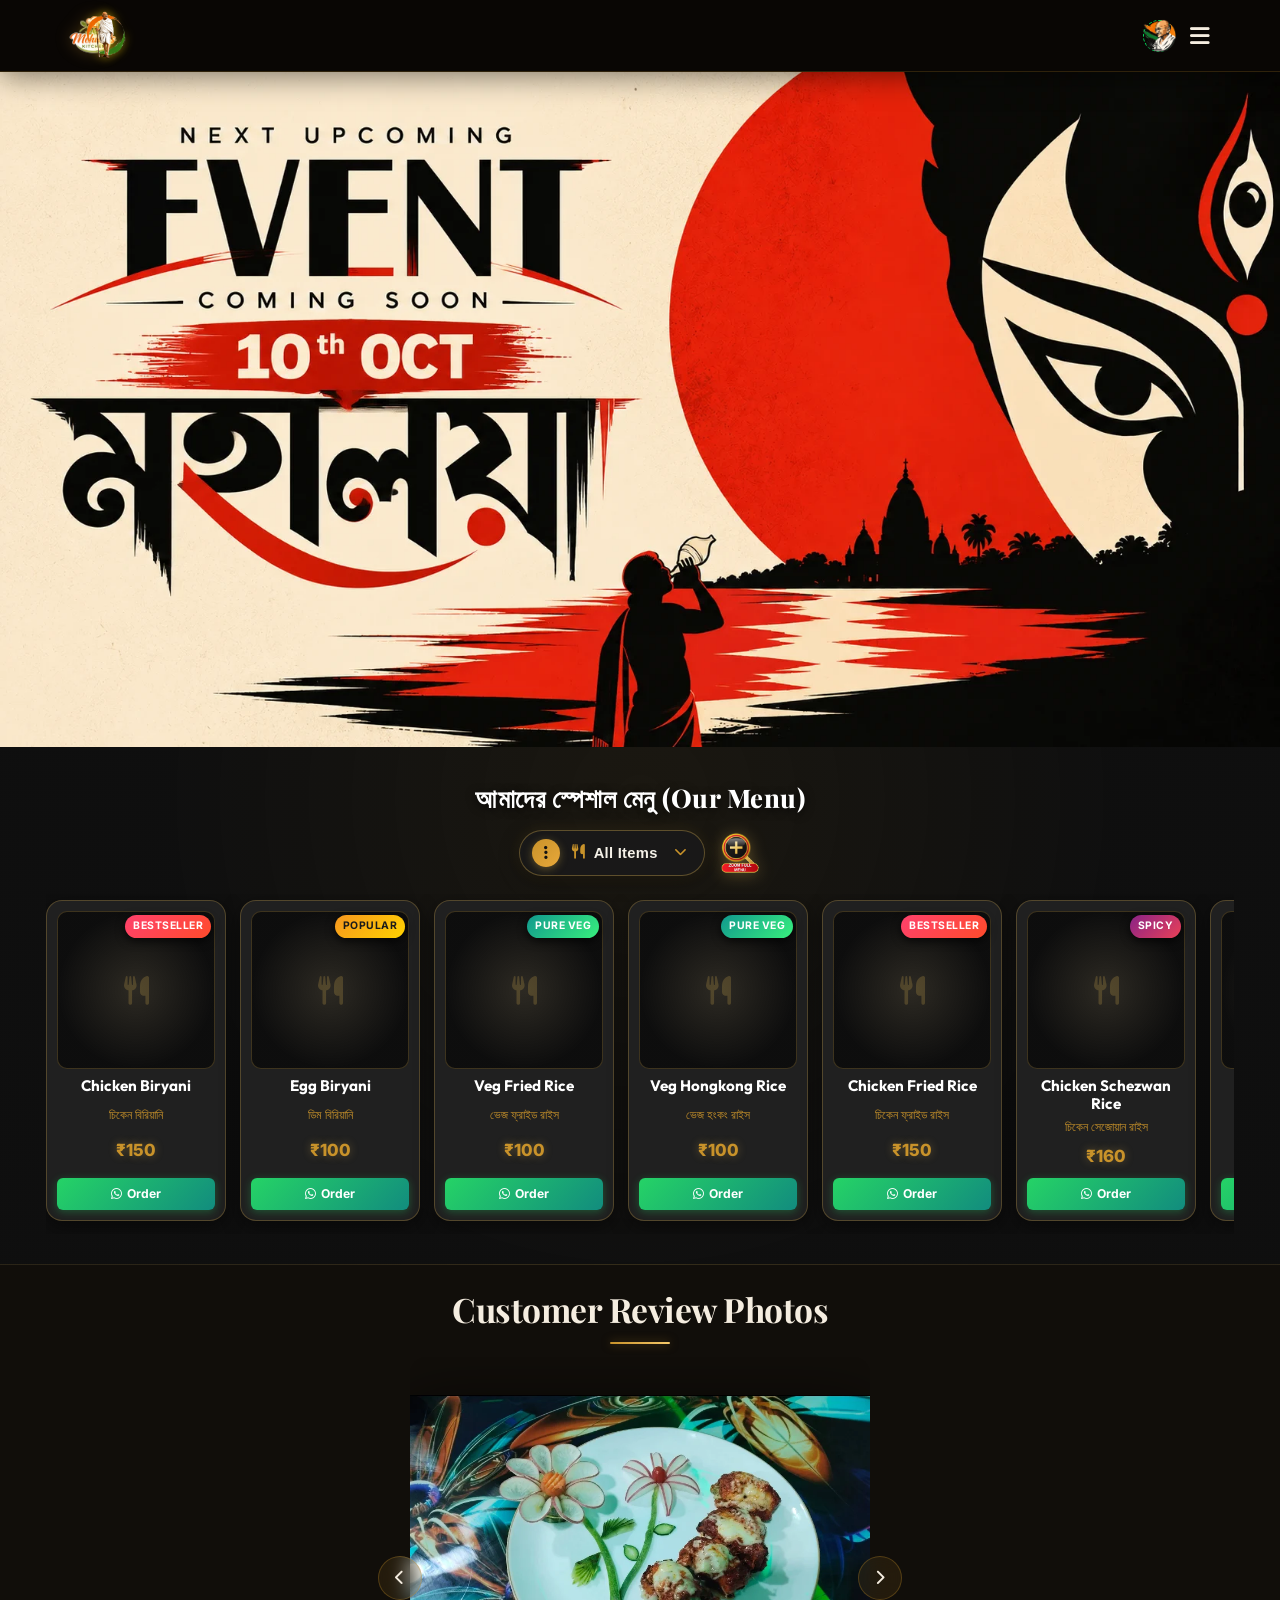
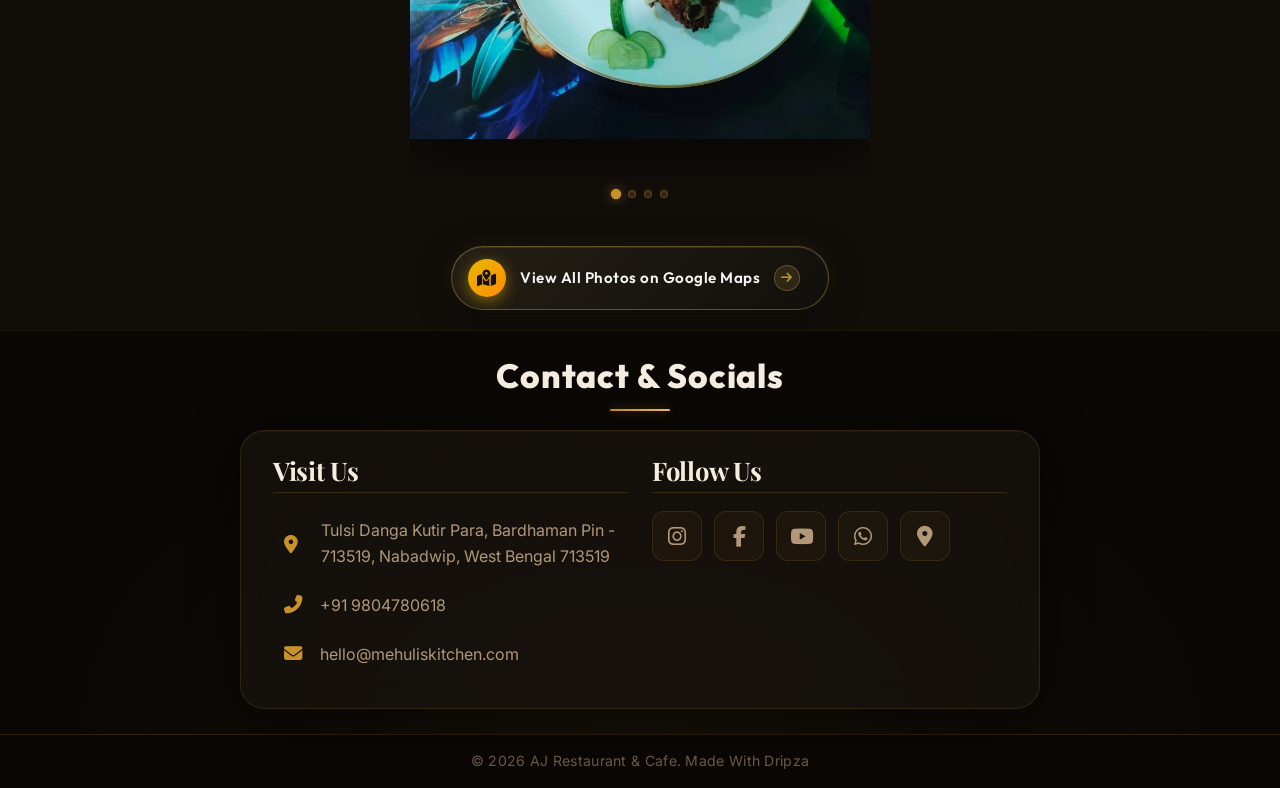
==== commit e1fdd85f: "Update website content and assets" ====
--- a/index.html
+++ b/index.html
@@ -35,7 +35,7 @@
                 <span class="logo-text">Mehuli's Kitchen</span>
             </div>
         </div>
-        <span class="rath-yatra-header-text">শুভ গান্ধী জয়ন্তী!</span>
+        <span class="rath-yatra-header-text">hello evryone</span>
         <ul class="nav-links">
             <li><a href="#home">Home</a></li>
             <li><a href="#menu">Menu</a></li>
@@ -60,7 +60,7 @@
     <!-- Hero Section -->
     <section id="home" class="hero">
         <div class="hero-bg banner-box">
-            <img src="assets/gandhi_jayanti_banner_1.webp" alt="Gandhi Jayanti Banner" class="active">
+            <img src="assets/mahalaya_festival_banner_1.webp" alt="Mahalaya Festival Banner" class="active">
             <img src="assets/Screenshot 2026-06-18 180553.webp" alt="Mehuli's Kitchen Background 1">
             <img src="assets/Screenshot 2026-06-18 180652.webp" alt="Mehuli's Kitchen Background 2">
             <img src="assets/Screenshot 2026-06-18 180720.webp" alt="Mehuli's Kitchen Background 3">
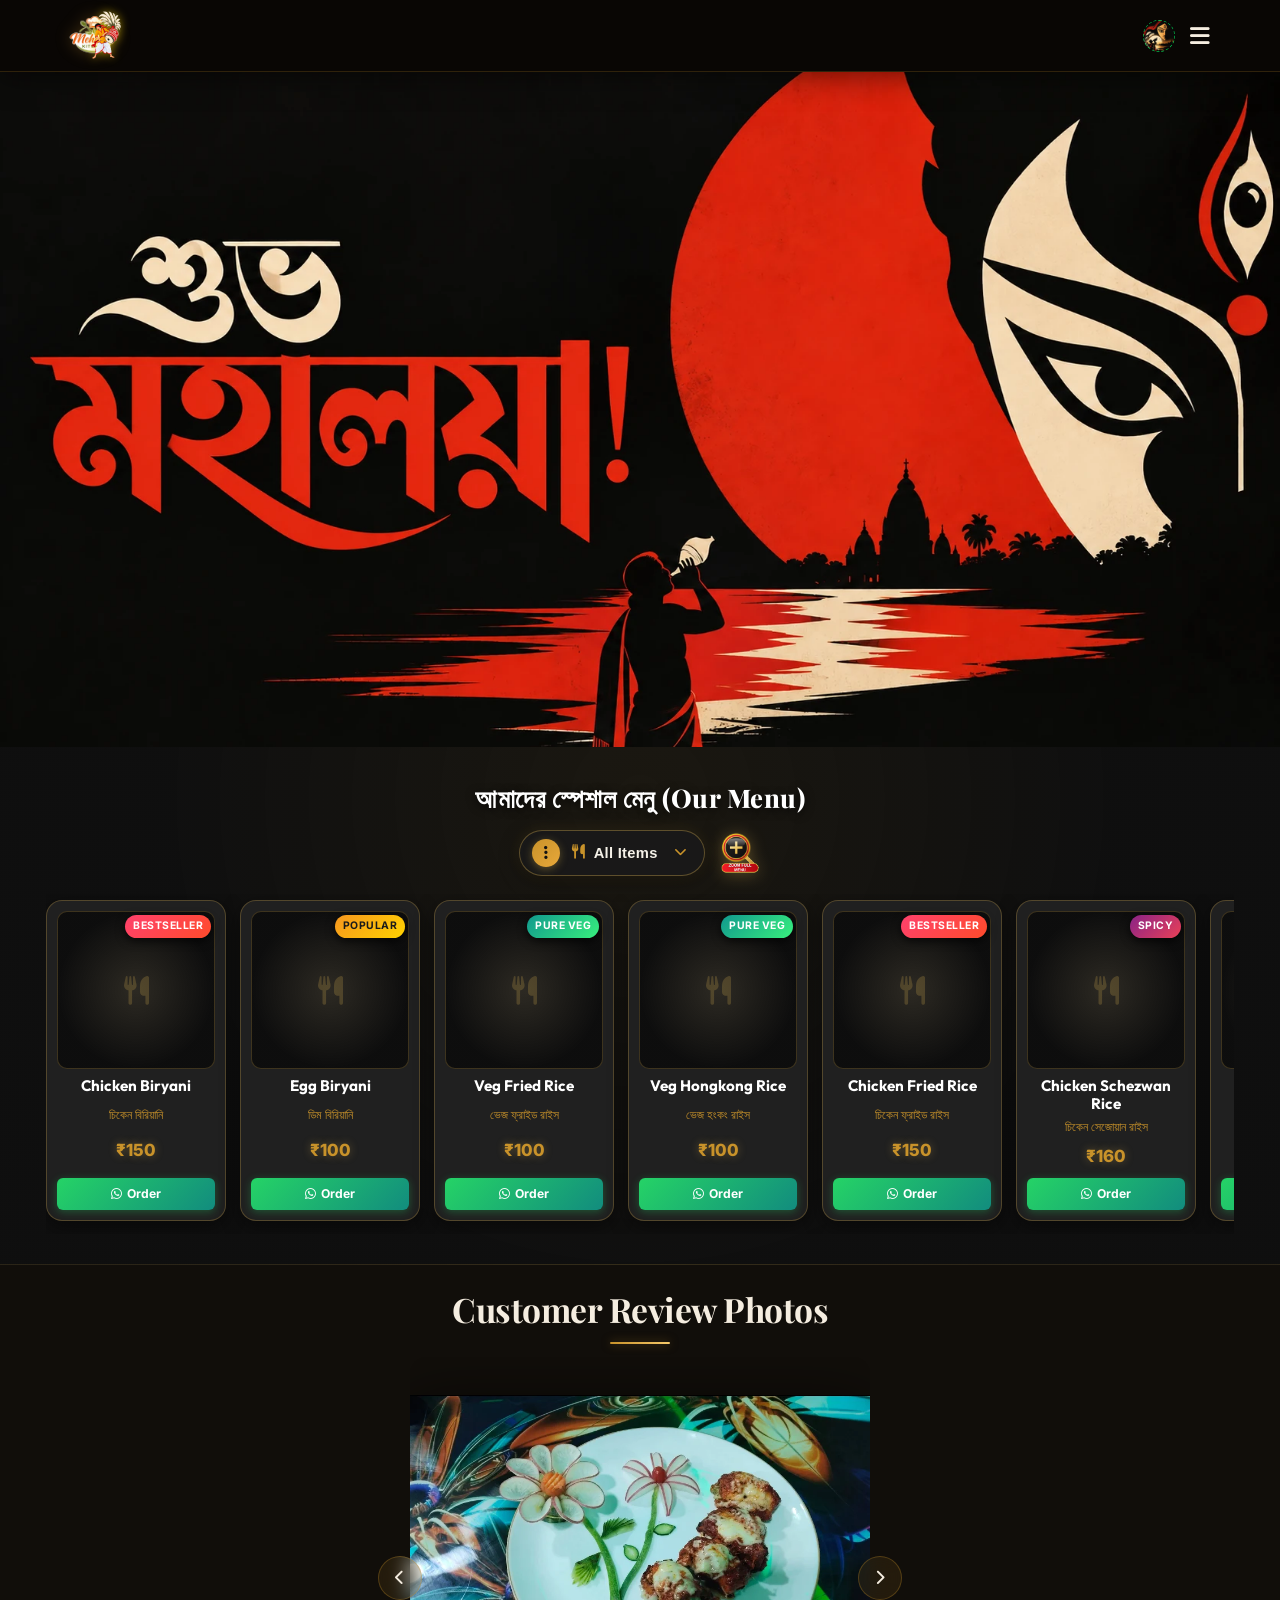
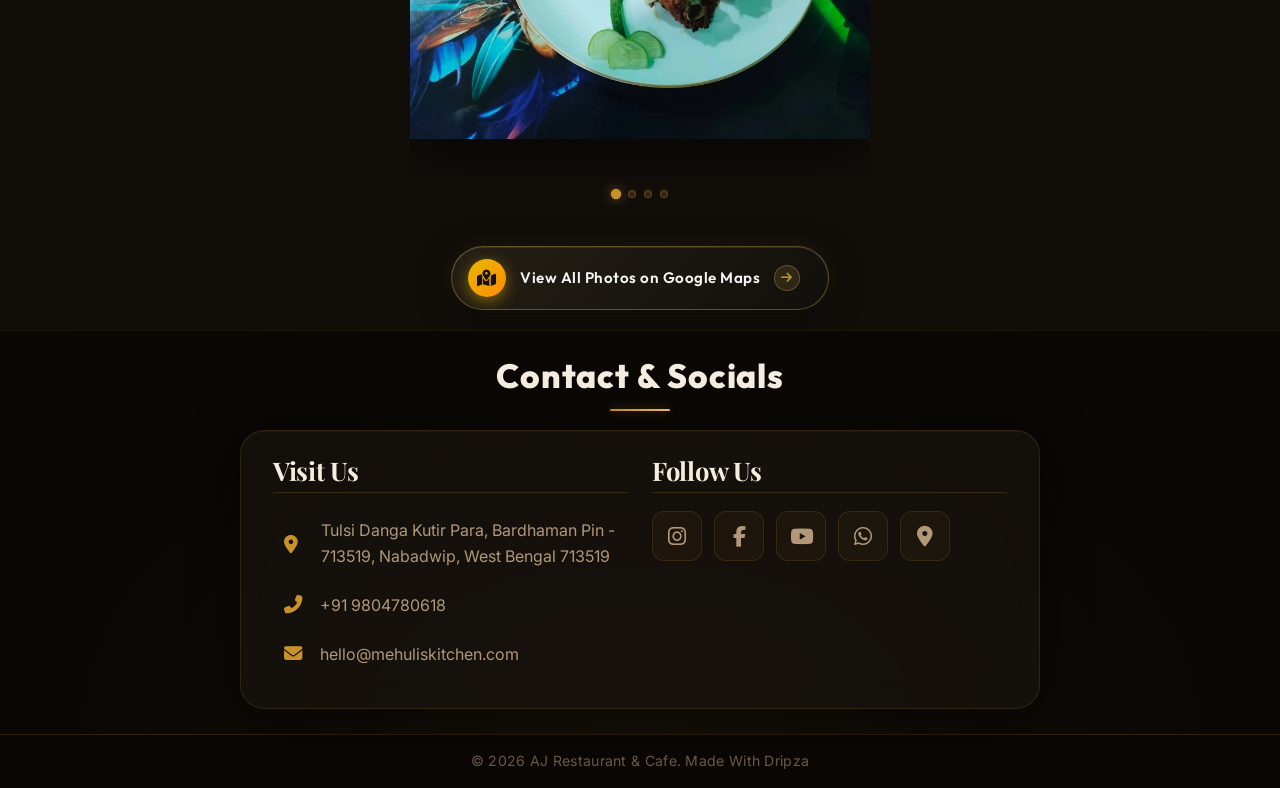
==== commit f5e11e22: "Update: Mahalaya festival banner and web icons" ====
--- a/index.html
+++ b/index.html
@@ -1,4 +1,4 @@
-﻿<!DOCTYPE html>
+<!DOCTYPE html>
 <html lang="bn">
 
 <head>
@@ -29,13 +29,13 @@
         <div class="logo-container">
             <img src="assets/Mehulie's Kitchen logo.webp" alt="Mehuli's Kitchen" class="logo-brand-img">
             <div class="logo-text-wrapper">
-                <span class="animated-football-header" title="Gandhi Jayanti Special">
-                    <img src="assets/gandhi_jayanti_run_icon.webp" alt="Gandhi Jayanti Run Icon" style="object-fit: contain; filter: drop-shadow(0 0 5px rgba(255, 215, 0, 0.6));">
+                <span class="animated-football-header" title="Mahalaya Special">
+                    <img src="assets/mahalaya_web_run_icon.webp" alt="Mahalaya Run Icon" style="object-fit: contain; filter: drop-shadow(0 0 5px rgba(255, 215, 0, 0.6));">
                 </span>
                 <span class="logo-text">Mehuli's Kitchen</span>
             </div>
         </div>
-        <span class="rath-yatra-header-text">hello evryone</span>
+        <span class="rath-yatra-header-text">শুভ মহালয়া!</span>
         <ul class="nav-links">
             <li><a href="#home">Home</a></li>
             <li><a href="#menu">Menu</a></li>
@@ -44,10 +44,10 @@
         </ul>
         <div class="navbar-actions">
             <!-- Rakhi Purnima Button for Poster -->
-            <button class="fifa-btn" id="open-promo-modal-direct-btn" title="Show Gandhi Jayanti Special Poster">
+            <button class="fifa-btn" id="open-promo-modal-direct-btn" title="Show Mahalaya Special Poster">
                 <div class="fifa-container">
                     <div class="fifa-magic-ring"></div>
-                    <img src="assets/gandhi_jayanti_icon.webp" alt="Gandhi Jayanti Special" class="fifa-svg" style="object-fit: contain;">
+                    <img src="assets/mahalaya_web_icon.webp" alt="Mahalaya Special" class="fifa-svg" style="object-fit: contain;">
                 </div>
             </button>
             
@@ -60,7 +60,7 @@
     <!-- Hero Section -->
     <section id="home" class="hero">
         <div class="hero-bg banner-box">
-            <img src="assets/mahalaya_festival_banner_1.webp" alt="Mahalaya Festival Banner" class="active">
+            <img src="assets/festival_special_banner_1.webp" alt="Mahalaya Festival Banner" class="active">
             <img src="assets/Screenshot 2026-06-18 180553.webp" alt="Mehuli's Kitchen Background 1">
             <img src="assets/Screenshot 2026-06-18 180652.webp" alt="Mehuli's Kitchen Background 2">
             <img src="assets/Screenshot 2026-06-18 180720.webp" alt="Mehuli's Kitchen Background 3">
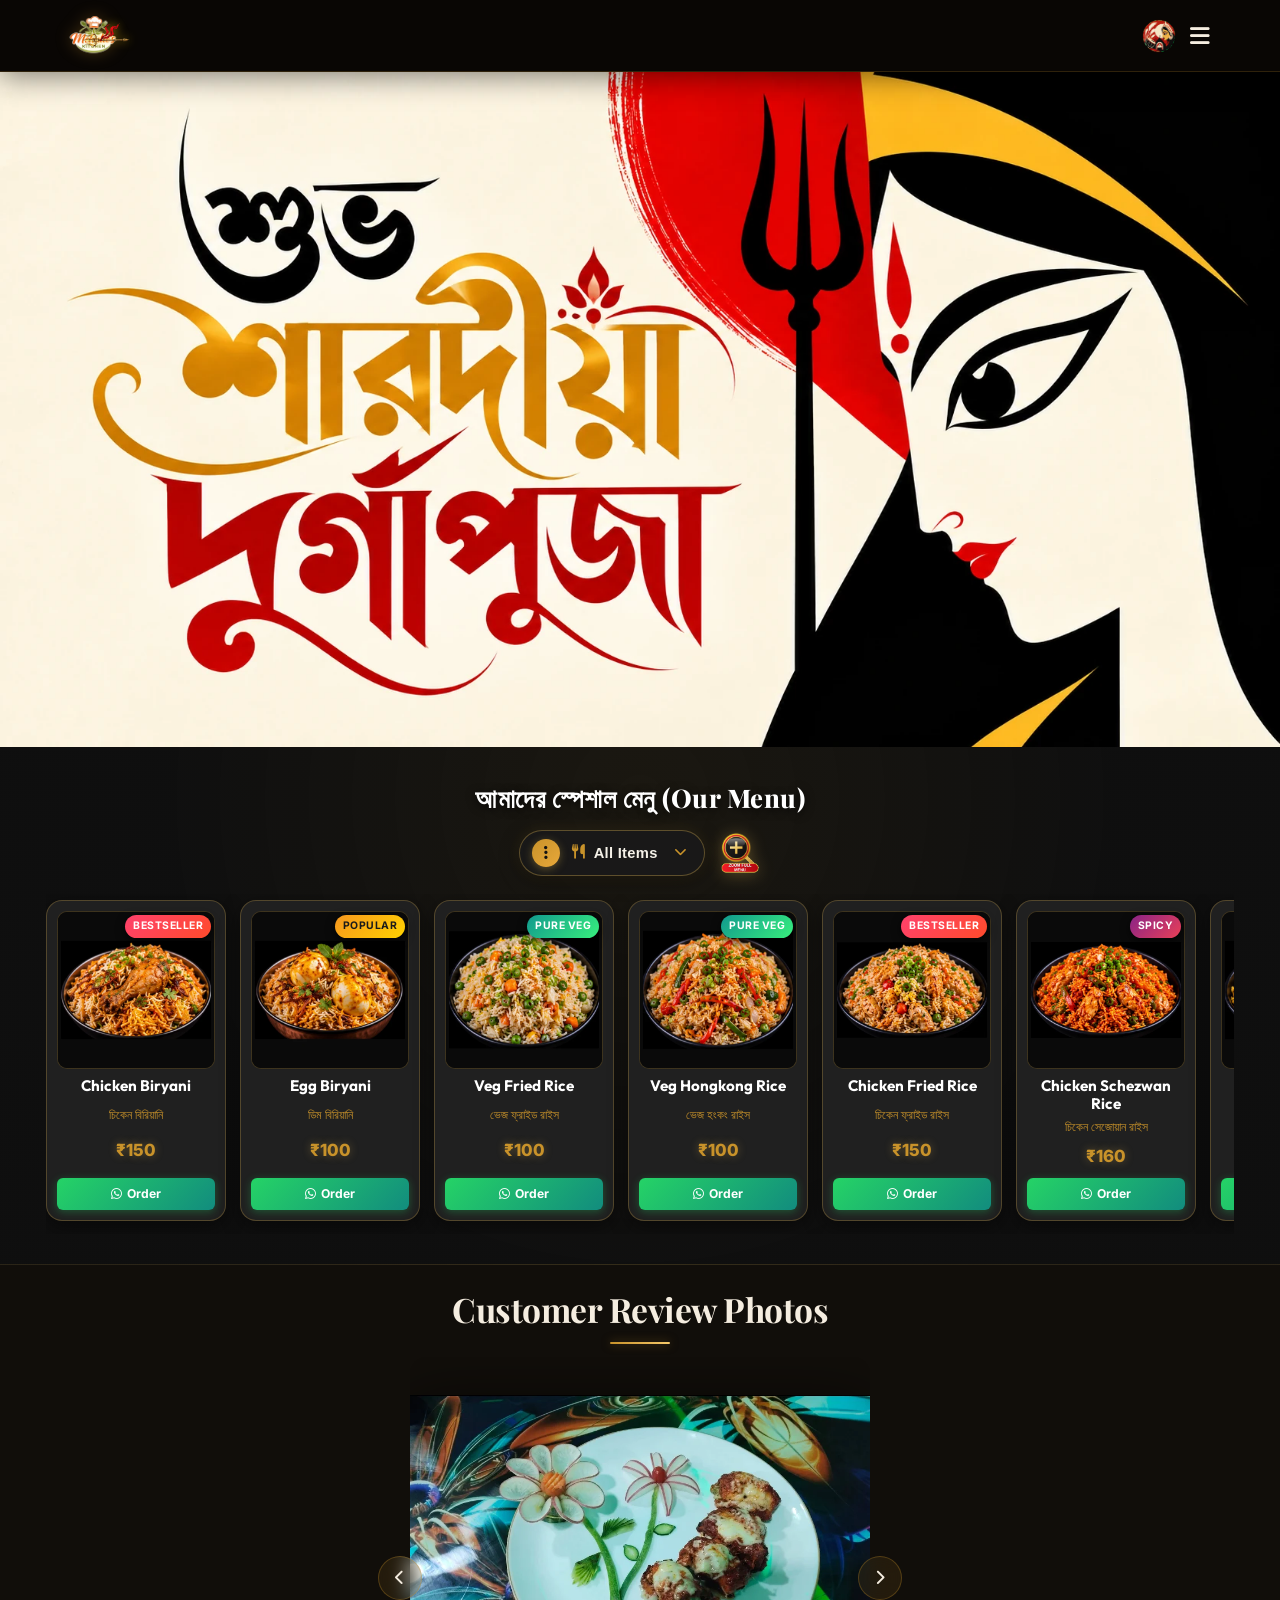
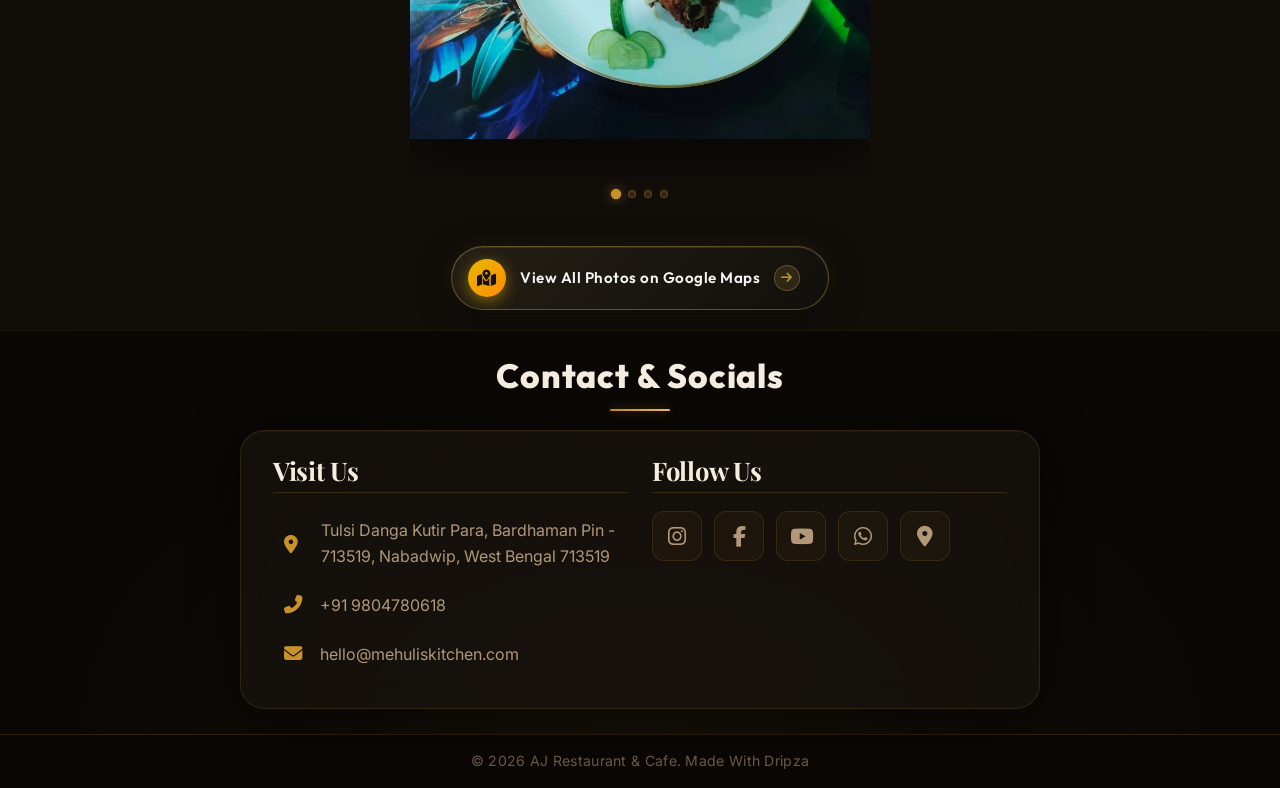
==== commit 5286a1a8: "update" ====
--- a/index.html
+++ b/index.html
@@ -1,4 +1,4 @@
-<!DOCTYPE html>
+﻿<!DOCTYPE html>
 <html lang="bn">
 
 <head>
@@ -30,12 +30,12 @@
             <img src="assets/Mehulie's Kitchen logo.webp" alt="Mehuli's Kitchen" class="logo-brand-img">
             <div class="logo-text-wrapper">
                 <span class="animated-football-header" title="Mahalaya Special">
-                    <img src="assets/mahalaya_web_run_icon.webp" alt="Mahalaya Run Icon" style="object-fit: contain; filter: drop-shadow(0 0 5px rgba(255, 215, 0, 0.6));">
+                    <img src="assets/durga_puja_web_run_icon.webp" alt="Mahalaya Run Icon" style="object-fit: contain; filter: drop-shadow(0 0 5px rgba(255, 215, 0, 0.6));">
                 </span>
                 <span class="logo-text">Mehuli's Kitchen</span>
             </div>
         </div>
-        <span class="rath-yatra-header-text">শুভ মহালয়া!</span>
+        <span class="rath-yatra-header-text">শুভ শারদীয়া দুর্গাপূজা</span>
         <ul class="nav-links">
             <li><a href="#home">Home</a></li>
             <li><a href="#menu">Menu</a></li>
@@ -47,7 +47,7 @@
             <button class="fifa-btn" id="open-promo-modal-direct-btn" title="Show Mahalaya Special Poster">
                 <div class="fifa-container">
                     <div class="fifa-magic-ring"></div>
-                    <img src="assets/mahalaya_web_icon.webp" alt="Mahalaya Special" class="fifa-svg" style="object-fit: contain;">
+                    <img src="assets/durga_puja_web_icon.webp" alt="Mahalaya Special" class="fifa-svg" style="object-fit: contain;">
                 </div>
             </button>
             
@@ -60,7 +60,7 @@
     <!-- Hero Section -->
     <section id="home" class="hero">
         <div class="hero-bg banner-box">
-            <img src="assets/festival_special_banner_1.webp" alt="Mahalaya Festival Banner" class="active">
+            <img src="assets/modern_durga_puja_greeting_banner.webp" alt="Durga Puja Festival Banner" class="active">
             <img src="assets/Screenshot 2026-06-18 180553.webp" alt="Mehuli's Kitchen Background 1">
             <img src="assets/Screenshot 2026-06-18 180652.webp" alt="Mehuli's Kitchen Background 2">
             <img src="assets/Screenshot 2026-06-18 180720.webp" alt="Mehuli's Kitchen Background 3">
@@ -205,7 +205,7 @@
                 <!-- 1. Chicken Biryani -->
                 <div class="food-menu-card" data-category="biryani-rice">
                     <div class="food-card-badge bestseller">Bestseller</div>
-                    <div class="food-card-img-box"></div>
+                    <div class="food-card-img-box"><img src="assets/food_items/chicken_biryani.webp" alt="Chicken Biryani" loading="lazy"></div>
                     <div class="food-card-body">
                         <h3 class="food-title">Chicken Biryani</h3>
                         <span class="bengali-title">চিকেন বিরিয়ানি</span>
@@ -219,7 +219,7 @@
                 <!-- 2. Egg Biryani -->
                 <div class="food-menu-card" data-category="biryani-rice">
                     <div class="food-card-badge popular">Popular</div>
-                    <div class="food-card-img-box"></div>
+                    <div class="food-card-img-box"><img src="assets/food_items/egg_biryani.webp" alt="Egg Biryani" loading="lazy"></div>
                     <div class="food-card-body">
                         <h3 class="food-title">Egg Biryani</h3>
                         <span class="bengali-title">ডিম বিরিয়ানি</span>
@@ -233,7 +233,7 @@
                 <!-- 3. Veg Fried Rice -->
                 <div class="food-menu-card" data-category="biryani-rice">
                     <div class="food-card-badge pure-veg">Pure Veg</div>
-                    <div class="food-card-img-box"></div>
+                    <div class="food-card-img-box"><img src="assets/food_items/veg_fried_rice.webp" alt="Veg Fried Rice" loading="lazy"></div>
                     <div class="food-card-body">
                         <h3 class="food-title">Veg Fried Rice</h3>
                         <span class="bengali-title">ভেজ ফ্রাইড রাইস</span>
@@ -247,7 +247,7 @@
                 <!-- 4. Veg Hongkong Rice -->
                 <div class="food-menu-card" data-category="biryani-rice">
                     <div class="food-card-badge pure-veg">Pure Veg</div>
-                    <div class="food-card-img-box"></div>
+                    <div class="food-card-img-box"><img src="assets/food_items/veg_hongkong_rice.webp" alt="Veg Hongkong Rice" loading="lazy"></div>
                     <div class="food-card-body">
                         <h3 class="food-title">Veg Hongkong Rice</h3>
                         <span class="bengali-title">ভেজ হংকং রাইস</span>
@@ -261,7 +261,7 @@
                 <!-- 5. Chicken Fried Rice -->
                 <div class="food-menu-card" data-category="biryani-rice">
                     <div class="food-card-badge bestseller">Bestseller</div>
-                    <div class="food-card-img-box"></div>
+                    <div class="food-card-img-box"><img src="assets/food_items/chicken_fried_rice.webp" alt="Chicken Fried Rice" loading="lazy"></div>
                     <div class="food-card-body">
                         <h3 class="food-title">Chicken Fried Rice</h3>
                         <span class="bengali-title">চিকেন ফ্রাইড রাইস</span>
@@ -275,7 +275,7 @@
                 <!-- 6. Chicken Schezwan Rice -->
                 <div class="food-menu-card" data-category="biryani-rice">
                     <div class="food-card-badge special">Spicy</div>
-                    <div class="food-card-img-box"></div>
+                    <div class="food-card-img-box"><img src="assets/food_items/chicken_schezwan_rice.webp" alt="Chicken Schezwan Rice" loading="lazy"></div>
                     <div class="food-card-body">
                         <h3 class="food-title">Chicken Schezwan Rice</h3>
                         <span class="bengali-title">চিকেন সেজোয়ান রাইস</span>
@@ -289,7 +289,7 @@
                 <!-- 7. Chicken Singapore Rice -->
                 <div class="food-menu-card" data-category="biryani-rice">
                     <div class="food-card-badge special">Special</div>
-                    <div class="food-card-img-box"></div>
+                    <div class="food-card-img-box"><img src="assets/food_items/chicken_singapore_rice.webp" alt="Chicken Singapore Rice" loading="lazy"></div>
                     <div class="food-card-body">
                         <h3 class="food-title">Chicken Singapore Rice</h3>
                         <span class="bengali-title">চিকেন সিঙ্গাপুর রাইস</span>
@@ -303,7 +303,7 @@
                 <!-- 8. Chef Special Rice -->
                 <div class="food-menu-card" data-category="biryani-rice">
                     <div class="food-card-badge chef">Chef Special</div>
-                    <div class="food-card-img-box"></div>
+                    <div class="food-card-img-box"><img src="assets/food_items/chef_special_rice.webp" alt="Chef Special Rice" loading="lazy"></div>
                     <div class="food-card-body">
                         <h3 class="food-title">Chef Special Rice</h3>
                         <span class="bengali-title">শেফ স্পেশাল রাইস</span>
@@ -317,7 +317,7 @@
                 <!-- 9. Egg Rice -->
                 <div class="food-menu-card" data-category="biryani-rice">
                     <div class="food-card-badge popular">Popular</div>
-                    <div class="food-card-img-box"></div>
+                    <div class="food-card-img-box"><img src="assets/food_items/egg_rice.webp" alt="Egg Rice" loading="lazy"></div>
                     <div class="food-card-body">
                         <h3 class="food-title">Egg Rice</h3>
                         <span class="bengali-title">ডিম রাইস</span>
@@ -331,7 +331,7 @@
                 <!-- 10. Steamed Rice -->
                 <div class="food-menu-card" data-category="biryani-rice">
                     <div class="food-card-badge pure-veg">Plain</div>
-                    <div class="food-card-img-box"></div>
+                    <div class="food-card-img-box"><img src="assets/food_items/steamed_rice.webp" alt="Steamed Rice" loading="lazy"></div>
                     <div class="food-card-body">
                         <h3 class="food-title">Steamed Rice</h3>
                         <span class="bengali-title">স্টিমড রাইস (সাদা ভাত)</span>
@@ -345,7 +345,7 @@
                 <!-- 11. Jeera Rice -->
                 <div class="food-menu-card" data-category="biryani-rice">
                     <div class="food-card-badge pure-veg">Pure Veg</div>
-                    <div class="food-card-img-box"></div>
+                    <div class="food-card-img-box"><img src="assets/food_items/jeera_rice.webp" alt="Jeera Rice" loading="lazy"></div>
                     <div class="food-card-body">
                         <h3 class="food-title">Jeera Rice</h3>
                         <span class="bengali-title">জিরা রাইস</span>
@@ -359,7 +359,7 @@
                 <!-- 12. Veg Pulao -->
                 <div class="food-menu-card" data-category="biryani-rice">
                     <div class="food-card-badge pure-veg">Pure Veg</div>
-                    <div class="food-card-img-box"></div>
+                    <div class="food-card-img-box"><img src="assets/food_items/veg_pulao.webp" alt="Veg Pulao" loading="lazy"></div>
                     <div class="food-card-body">
                         <h3 class="food-title">Veg Pulao</h3>
                         <span class="bengali-title">ভেজ পোলাও</span>
@@ -373,7 +373,7 @@
                 <!-- 13. Extra Rice -->
                 <div class="food-menu-card" data-category="biryani-rice">
                     <div class="food-card-badge pure-veg">Side</div>
-                    <div class="food-card-img-box"></div>
+                    <div class="food-card-img-box"><img src="assets/food_items/extra_rice.webp" alt="Extra Rice" loading="lazy"></div>
                     <div class="food-card-body">
                         <h3 class="food-title">Extra Rice</h3>
                         <span class="bengali-title">এক্সট্রা রাইস</span>
@@ -387,7 +387,7 @@
                 <!-- 14. Egg Laccha Roll -->
                 <div class="food-menu-card" data-category="rolls">
                     <div class="food-card-badge popular">Popular</div>
-                    <div class="food-card-img-box"></div>
+                    <div class="food-card-img-box"><img src="assets/food_items/egg_laccha_roll.webp" alt="Egg Laccha Roll" loading="lazy"></div>
                     <div class="food-card-body">
                         <h3 class="food-title">Egg Laccha Roll</h3>
                         <span class="bengali-title">এগ লাচ্ছা রোল</span>
@@ -401,7 +401,7 @@
                 <!-- 15. Egg Chicken Roll -->
                 <div class="food-menu-card" data-category="rolls">
                     <div class="food-card-badge bestseller">Bestseller</div>
-                    <div class="food-card-img-box"></div>
+                    <div class="food-card-img-box"><img src="assets/food_items/egg_chicken_roll.webp" alt="Egg Chicken Roll" loading="lazy"></div>
                     <div class="food-card-body">
                         <h3 class="food-title">Egg Chicken Roll</h3>
                         <span class="bengali-title">এগ চিকেন রোল</span>
@@ -415,7 +415,7 @@
                 <!-- 16. Chicken Kathi Roll -->
                 <div class="food-menu-card" data-category="rolls">
                     <div class="food-card-badge special">Special</div>
-                    <div class="food-card-img-box"></div>
+                    <div class="food-card-img-box"><img src="assets/food_items/chicken_kathi_roll.webp" alt="Chicken Kathi Roll" loading="lazy"></div>
                     <div class="food-card-body">
                         <h3 class="food-title">Chicken Kathi Roll</h3>
                         <span class="bengali-title">চিকেন কাঠি রোল</span>
@@ -429,7 +429,7 @@
                 <!-- 17. Chicken Bhuna Roll -->
                 <div class="food-menu-card" data-category="rolls">
                     <div class="food-card-badge special">Favorite</div>
-                    <div class="food-card-img-box"></div>
+                    <div class="food-card-img-box"><img src="assets/food_items/chicken_bhuna_roll.webp" alt="Chicken Bhuna Roll" loading="lazy"></div>
                     <div class="food-card-body">
                         <h3 class="food-title">Chicken Bhuna Roll</h3>
                         <span class="bengali-title">চিকেন ভুনা রোল</span>
@@ -443,7 +443,7 @@
                 <!-- 18. Paneer Roll -->
                 <div class="food-menu-card" data-category="rolls">
                     <div class="food-card-badge pure-veg">Pure Veg</div>
-                    <div class="food-card-img-box"></div>
+                    <div class="food-card-img-box"><img src="assets/food_items/paneer_roll.webp" alt="Paneer Roll" loading="lazy"></div>
                     <div class="food-card-body">
                         <h3 class="food-title">Paneer Roll</h3>
                         <span class="bengali-title">পনির রোল</span>
@@ -457,7 +457,7 @@
                 <!-- 19. Chicken Cheese Special Roll -->
                 <div class="food-menu-card" data-category="rolls">
                     <div class="food-card-badge chef">Chef Special</div>
-                    <div class="food-card-img-box"></div>
+                    <div class="food-card-img-box"><img src="assets/food_items/chicken_cheese_special_roll.webp" alt="Chicken Cheese Special Roll" loading="lazy"></div>
                     <div class="food-card-body">
                         <h3 class="food-title">Chicken Cheese Special Roll</h3>
                         <span class="bengali-title">চিকেন চিজ স্পেশাল রোল</span>
@@ -471,7 +471,7 @@
                 <!-- 20. Chicken Steamed Momo (6pc) -->
                 <div class="food-menu-card" data-category="rolls">
                     <div class="food-card-badge popular">Popular</div>
-                    <div class="food-card-img-box"></div>
+                    <div class="food-card-img-box"><img src="assets/food_items/chicken_steamed_momo.webp" alt="Chicken Steamed Momo (6pc)" loading="lazy"></div>
                     <div class="food-card-body">
                         <h3 class="food-title">Chicken Steamed Momo (6pc)</h3>
                         <span class="bengali-title">চিকেন স্টিমড মোমো (৬ পিস)</span>
@@ -485,7 +485,7 @@
                 <!-- 21. Chicken Fried Momo (6pc) -->
                 <div class="food-menu-card" data-category="rolls">
                     <div class="food-card-badge special">Crispy</div>
-                    <div class="food-card-img-box"></div>
+                    <div class="food-card-img-box"><img src="assets/food_items/chicken_fried_momo.webp" alt="Chicken Fried Momo (6pc)" loading="lazy"></div>
                     <div class="food-card-body">
                         <h3 class="food-title">Chicken Fried Momo (6pc)</h3>
                         <span class="bengali-title">চিকেন ফ্রায়েড মোমো (৬ পিস)</span>
@@ -499,7 +499,7 @@
                 <!-- 22. Chicken Pan-fried Momo (6pc) -->
                 <div class="food-menu-card" data-category="rolls">
                     <div class="food-card-badge chef">Chef Special</div>
-                    <div class="food-card-img-box"></div>
+                    <div class="food-card-img-box"><img src="assets/food_items/chicken_pan_fried_momo.webp" alt="Chicken Pan-fried Momo (6pc)" loading="lazy"></div>
                     <div class="food-card-body">
                         <h3 class="food-title">Chicken Pan-fried Momo (6pc)</h3>
                         <span class="bengali-title">চিকেন প্যান-ফ্রায়েড মোমো (৬ পিস)</span>
@@ -513,7 +513,7 @@
                 <!-- 23. Veg Manchurian (8pc) -->
                 <div class="food-menu-card" data-category="starters">
                     <div class="food-card-badge pure-veg">Pure Veg</div>
-                    <div class="food-card-img-box"></div>
+                    <div class="food-card-img-box"><img src="assets/food_items/veg_manchurian.webp" alt="Veg Manchurian (8pc)" loading="lazy"></div>
                     <div class="food-card-body">
                         <h3 class="food-title">Veg Manchurian (8pc)</h3>
                         <span class="bengali-title">ভেজ মাঞ্চুরিয়ান (৮ পিস)</span>
@@ -527,7 +527,7 @@
                 <!-- 24. Paneer Chili -->
                 <div class="food-menu-card" data-category="starters">
                     <div class="food-card-badge pure-veg">Pure Veg</div>
-                    <div class="food-card-img-box"></div>
+                    <div class="food-card-img-box"><img src="assets/food_items/paneer_chili.webp" alt="Paneer Chili" loading="lazy"></div>
                     <div class="food-card-body">
                         <h3 class="food-title">Paneer Chili</h3>
                         <span class="bengali-title">পনির চিলি</span>
@@ -541,7 +541,7 @@
                 <!-- 25. Paneer 65 -->
                 <div class="food-menu-card" data-category="starters">
                     <div class="food-card-badge pure-veg">Pure Veg</div>
-                    <div class="food-card-img-box"></div>
+                    <div class="food-card-img-box"><img src="assets/food_items/paneer_65.webp" alt="Paneer 65" loading="lazy"></div>
                     <div class="food-card-body">
                         <h3 class="food-title">Paneer 65</h3>
                         <span class="bengali-title">পনির ৬৫</span>
@@ -555,7 +555,7 @@
                 <!-- 26. Paneer Pakora -->
                 <div class="food-menu-card" data-category="starters">
                     <div class="food-card-badge pure-veg">Pure Veg</div>
-                    <div class="food-card-img-box"></div>
+                    <div class="food-card-img-box"><img src="assets/food_items/paneer_pakora.webp" alt="Paneer Pakora" loading="lazy"></div>
                     <div class="food-card-body">
                         <h3 class="food-title">Paneer Pakora</h3>
                         <span class="bengali-title">পনির পকোড়া</span>
@@ -569,7 +569,7 @@
                 <!-- 27. Panko Fish Fry (1pc) -->
                 <div class="food-menu-card" data-category="starters">
                     <div class="food-card-badge bestseller">Bestseller</div>
-                    <div class="food-card-img-box"></div>
+                    <div class="food-card-img-box"><img src="assets/food_items/panko_fish_fry.webp" alt="Panko Fish Fry (1pc)" loading="lazy"></div>
                     <div class="food-card-body">
                         <h3 class="food-title">Panko Fish Fry (1pc)</h3>
                         <span class="bengali-title">প্যাঙ্কো ফিশ ফ্রাই (১ পিস)</span>
@@ -583,7 +583,7 @@
                 <!-- 28. Fish Finger (6pc) -->
                 <div class="food-menu-card" data-category="starters">
                     <div class="food-card-badge popular">Popular</div>
-                    <div class="food-card-img-box"></div>
+                    <div class="food-card-img-box"><img src="assets/food_items/fish_finger.webp" alt="Fish Finger (6pc)" loading="lazy"></div>
                     <div class="food-card-body">
                         <h3 class="food-title">Fish Finger (6pc)</h3>
                         <span class="bengali-title">ফিশ ফিঙ্গার (৬ পিস)</span>
@@ -597,7 +597,7 @@
                 <!-- 29. Chicken Pakora (6pc) -->
                 <div class="food-menu-card" data-category="starters">
                     <div class="food-card-badge popular">Popular</div>
-                    <div class="food-card-img-box"></div>
+                    <div class="food-card-img-box"><img src="assets/food_items/chicken_pakora.webp" alt="Chicken Pakora (6pc)" loading="lazy"></div>
                     <div class="food-card-body">
                         <h3 class="food-title">Chicken Pakora (6pc)</h3>
                         <span class="bengali-title">চিকেন পকোড়া (৬ পিস)</span>
@@ -611,7 +611,7 @@
                 <!-- 30. Crunchy Chicken Finger (8pc) -->
                 <div class="food-menu-card" data-category="starters">
                     <div class="food-card-badge special">Crunchy</div>
-                    <div class="food-card-img-box"></div>
+                    <div class="food-card-img-box"><img src="assets/food_items/crunchy_chicken_finger.webp" alt="Crunchy Chicken Finger (8pc)" loading="lazy"></div>
                     <div class="food-card-body">
                         <h3 class="food-title">Crunchy Chicken Finger (8pc)</h3>
                         <span class="bengali-title">ক্রাঞ্চি চিকেন ফিঙ্গার (৮ পিস)</span>
@@ -625,7 +625,7 @@
                 <!-- 31. Chicken Nuggets (6pc) -->
                 <div class="food-menu-card" data-category="starters">
                     <div class="food-card-badge special">Snack</div>
-                    <div class="food-card-img-box"></div>
+                    <div class="food-card-img-box"><img src="assets/food_items/chicken_nuggets.webp" alt="Chicken Nuggets (6pc)" loading="lazy"></div>
                     <div class="food-card-body">
                         <h3 class="food-title">Chicken Nuggets (6pc)</h3>
                         <span class="bengali-title">চিকেন নাগেটস (৬ পিস)</span>
@@ -639,7 +639,7 @@
                 <!-- 32. Omelet -->
                 <div class="food-menu-card" data-category="starters">
                     <div class="food-card-badge popular">Breakfast</div>
-                    <div class="food-card-img-box"></div>
+                    <div class="food-card-img-box"><img src="assets/food_items/omelet.webp" alt="Omelet" loading="lazy"></div>
                     <div class="food-card-body">
                         <h3 class="food-title">Omelet</h3>
                         <span class="bengali-title">ওমলেট / ডিম ভাজা</span>
@@ -653,7 +653,7 @@
                 <!-- 33. Paneer Tikka Kabab (4pc) -->
                 <div class="food-menu-card" data-category="tandoori">
                     <div class="food-card-badge pure-veg">Pure Veg</div>
-                    <div class="food-card-img-box"></div>
+                    <div class="food-card-img-box"><img src="assets/food_items/paneer_tikka_kabab.webp" alt="Paneer Tikka Kabab (4pc)" loading="lazy"></div>
                     <div class="food-card-body">
                         <h3 class="food-title">Paneer Tikka Kabab (4pc)</h3>
                         <span class="bengali-title">পনির টিক্কা কাবাব (৪ পিস)</span>
@@ -667,7 +667,7 @@
                 <!-- 34. Paneer Banjara Kabab -->
                 <div class="food-menu-card" data-category="tandoori">
                     <div class="food-card-badge pure-veg">Pure Veg</div>
-                    <div class="food-card-img-box"></div>
+                    <div class="food-card-img-box"><img src="assets/food_items/paneer_banjara_kabab.webp" alt="Paneer Banjara Kabab" loading="lazy"></div>
                     <div class="food-card-body">
                         <h3 class="food-title">Paneer Banjara Kabab</h3>
                         <span class="bengali-title">পনির বাঞ্জারা কাবাব</span>
@@ -681,7 +681,7 @@
                 <!-- 35. Paneer Reshmi Kabab -->
                 <div class="food-menu-card" data-category="tandoori">
                     <div class="food-card-badge pure-veg">Pure Veg</div>
-                    <div class="food-card-img-box"></div>
+                    <div class="food-card-img-box"><img src="assets/food_items/paneer_reshmi_kabab.webp" alt="Paneer Reshmi Kabab" loading="lazy"></div>
                     <div class="food-card-body">
                         <h3 class="food-title">Paneer Reshmi Kabab</h3>
                         <span class="bengali-title">পনির রেশমি কাবাব</span>
@@ -695,7 +695,7 @@
                 <!-- 36. Tandoori Chicken -->
                 <div class="food-menu-card" data-category="tandoori">
                     <div class="food-card-badge bestseller">Bestseller</div>
-                    <div class="food-card-img-box"></div>
+                    <div class="food-card-img-box"><img src="assets/food_items/tandoori_chicken.webp" alt="Tandoori Chicken" loading="lazy"></div>
                     <div class="food-card-body">
                         <h3 class="food-title">Tandoori Chicken</h3>
                         <span class="bengali-title">তন্দুরি চিকেন (হাফ/ফুল)</span>
@@ -709,7 +709,7 @@
                 <!-- 37. Chicken Tikka Kabab (6pc) -->
                 <div class="food-menu-card" data-category="tandoori">
                     <div class="food-card-badge popular">Popular</div>
-                    <div class="food-card-img-box"></div>
+                    <div class="food-card-img-box"><img src="assets/food_items/chicken_tikka_kabab.webp" alt="Chicken Tikka Kabab (6pc)" loading="lazy"></div>
                     <div class="food-card-body">
                         <h3 class="food-title">Chicken Tikka Kabab (6pc)</h3>
                         <span class="bengali-title">চিকেন টিক্কা কাবাব (৬ পিস)</span>
@@ -723,7 +723,7 @@
                 <!-- 38. Chicken Reshmi Kabab (6pc) -->
                 <div class="food-menu-card" data-category="tandoori">
                     <div class="food-card-badge special">Special</div>
-                    <div class="food-card-img-box"></div>
+                    <div class="food-card-img-box"><img src="assets/food_items/chicken_reshmi_kabab.webp" alt="Chicken Reshmi Kabab (6pc)" loading="lazy"></div>
                     <div class="food-card-body">
                         <h3 class="food-title">Chicken Reshmi Kabab (6pc)</h3>
                         <span class="bengali-title">চিকেন রেশমি কাবাব (৬ পিস)</span>
@@ -737,7 +737,7 @@
                 <!-- 39. Chicken Malai Kabab -->
                 <div class="food-menu-card" data-category="tandoori">
                     <div class="food-card-badge special">Special</div>
-                    <div class="food-card-img-box"></div>
+                    <div class="food-card-img-box"><img src="assets/food_items/chicken_malai_kabab.webp" alt="Chicken Malai Kabab" loading="lazy"></div>
                     <div class="food-card-body">
                         <h3 class="food-title">Chicken Malai Kabab</h3>
                         <span class="bengali-title">চিকেন মালাই কাবাব</span>
@@ -751,7 +751,7 @@
                 <!-- 40. Chicken Hariyali Kabab (6pc) -->
                 <div class="food-menu-card" data-category="tandoori">
                     <div class="food-card-badge special">Special</div>
-                    <div class="food-card-img-box"></div>
+                    <div class="food-card-img-box"><img src="assets/food_items/chicken_hariyali_kabab.webp" alt="Chicken Hariyali Kabab (6pc)" loading="lazy"></div>
                     <div class="food-card-body">
                         <h3 class="food-title">Chicken Hariyali Kabab (6pc)</h3>
                         <span class="bengali-title">চিকেন হরিয়ালি কাবাব (৬ পিস)</span>
@@ -765,7 +765,7 @@
                 <!-- 41. Nazrana Seekh Kabab (6pc) -->
                 <div class="food-menu-card" data-category="tandoori">
                     <div class="food-card-badge special">Special</div>
-                    <div class="food-card-img-box"></div>
+                    <div class="food-card-img-box"><img src="assets/food_items/nazrana_seekh_kabab.webp" alt="Nazrana Seekh Kabab (6pc)" loading="lazy"></div>
                     <div class="food-card-body">
                         <h3 class="food-title">Nazrana Seekh Kabab (6pc)</h3>
                         <span class="bengali-title">নাজরানা সিখ কাবাব (৬ পিস)</span>
@@ -779,7 +779,7 @@
                 <!-- 42. Dahi Lahsuni Chicken Kabab (6pc) -->
                 <div class="food-menu-card" data-category="tandoori">
                     <div class="food-card-badge special">Special</div>
-                    <div class="food-card-img-box"></div>
+                    <div class="food-card-img-box"><img src="assets/food_items/dahi_lahsuni_chicken_kabab.webp" alt="Dahi Lahsuni Chicken Kabab (6pc)" loading="lazy"></div>
                     <div class="food-card-body">
                         <h3 class="food-title">Dahi Lahsuni Chicken Kabab (6pc)</h3>
                         <span class="bengali-title">দহি লাসুনি চিকেন কাবাব (৬ পিস)</span>
@@ -793,7 +793,7 @@
                 <!-- 43. Chef Special Chicken Kabab (6pc) -->
                 <div class="food-menu-card" data-category="tandoori">
                     <div class="food-card-badge chef">Chef Special</div>
-                    <div class="food-card-img-box"></div>
+                    <div class="food-card-img-box"><img src="assets/food_items/chef_special_chicken_kabab.webp" alt="Chef Special Chicken Kabab (6pc)" loading="lazy"></div>
                     <div class="food-card-body">
                         <h3 class="food-title">Chef Special Chicken Kabab (6pc)</h3>
                         <span class="bengali-title">শেফ স্পেশাল চিকেন কাবাব (৬ পিস)</span>
@@ -807,7 +807,7 @@
                 <!-- 44. Fish Tikka (4pc) -->
                 <div class="food-menu-card" data-category="tandoori">
                     <div class="food-card-badge popular">Popular</div>
-                    <div class="food-card-img-box"></div>
+                    <div class="food-card-img-box"><img src="assets/food_items/fish_tikka.webp" alt="Fish Tikka (4pc)" loading="lazy"></div>
                     <div class="food-card-body">
                         <h3 class="food-title">Fish Tikka (4pc)</h3>
                         <span class="bengali-title">ফিশ টিক্কা (৪ পিস)</span>
@@ -821,7 +821,7 @@
                 <!-- 45. Veg Hakka Noodles -->
                 <div class="food-menu-card" data-category="chinese">
                     <div class="food-card-badge pure-veg">Pure Veg</div>
-                    <div class="food-card-img-box"></div>
+                    <div class="food-card-img-box"><img src="assets/food_items/veg_hakka_noodles.webp" alt="Veg Hakka Noodles" loading="lazy"></div>
                     <div class="food-card-body">
                         <h3 class="food-title">Veg Hakka Noodles</h3>
                         <span class="bengali-title">ভেজ হাক্কা নুডলস</span>
@@ -835,7 +835,7 @@
                 <!-- 46. Veg Schezwan Noodles -->
                 <div class="food-menu-card" data-category="chinese">
                     <div class="food-card-badge pure-veg">Pure Veg</div>
-                    <div class="food-card-img-box"></div>
+                    <div class="food-card-img-box"><img src="assets/food_items/veg_schezwan_noodles.webp" alt="Veg Schezwan Noodles" loading="lazy"></div>
                     <div class="food-card-body">
                         <h3 class="food-title">Veg Schezwan Noodles</h3>
                         <span class="bengali-title">ভেজ সেজোয়ান নুডলস</span>
@@ -849,7 +849,7 @@
                 <!-- 47. Veg Hongkong Noodles -->
                 <div class="food-menu-card" data-category="chinese">
                     <div class="food-card-badge pure-veg">Pure Veg</div>
-                    <div class="food-card-img-box"></div>
+                    <div class="food-card-img-box"><img src="assets/food_items/veg_hongkong_noodles.webp" alt="Veg Hongkong Noodles" loading="lazy"></div>
                     <div class="food-card-body">
                         <h3 class="food-title">Veg Hongkong Noodles</h3>
                         <span class="bengali-title">ভেজ হংকং নুডলস</span>
@@ -863,7 +863,7 @@
                 <!-- 48. Egg Hakka Noodles -->
                 <div class="food-menu-card" data-category="chinese">
                     <div class="food-card-badge popular">Popular</div>
-                    <div class="food-card-img-box"></div>
+                    <div class="food-card-img-box"><img src="assets/food_items/egg_hakka_noodles.webp" alt="Egg Hakka Noodles" loading="lazy"></div>
                     <div class="food-card-body">
                         <h3 class="food-title">Egg Hakka Noodles</h3>
                         <span class="bengali-title">এগ হাক্কা নুডলস</span>
@@ -877,7 +877,7 @@
                 <!-- 49. Chicken Hakka Noodles -->
                 <div class="food-menu-card" data-category="chinese">
                     <div class="food-card-badge bestseller">Bestseller</div>
-                    <div class="food-card-img-box"></div>
+                    <div class="food-card-img-box"><img src="assets/food_items/chicken_hakka_noodles.webp" alt="Chicken Hakka Noodles" loading="lazy"></div>
                     <div class="food-card-body">
                         <h3 class="food-title">Chicken Hakka Noodles</h3>
                         <span class="bengali-title">চিকেন হাক্কা নুডলস</span>
@@ -891,7 +891,7 @@
                 <!-- 50. Chicken Hongkong Noodles -->
                 <div class="food-menu-card" data-category="chinese">
                     <div class="food-card-badge special">Special</div>
-                    <div class="food-card-img-box"></div>
+                    <div class="food-card-img-box"><img src="assets/food_items/chicken_hongkong_noodles.webp" alt="Chicken Hongkong Noodles" loading="lazy"></div>
                     <div class="food-card-body">
                         <h3 class="food-title">Chicken Hongkong Noodles</h3>
                         <span class="bengali-title">চিকেন হংকং নুডলস</span>
@@ -905,7 +905,7 @@
                 <!-- 51. Chicken Schezwan Hakka Noodles -->
                 <div class="food-menu-card" data-category="chinese">
                     <div class="food-card-badge special">Spicy</div>
-                    <div class="food-card-img-box"></div>
+                    <div class="food-card-img-box"><img src="assets/food_items/chicken_schezwan_hakka_noodles.webp" alt="Chicken Schezwan Hakka Noodles" loading="lazy"></div>
                     <div class="food-card-body">
                         <h3 class="food-title">Chicken Schezwan Hakka Noodles</h3>
                         <span class="bengali-title">চিকেন সেজোয়ান হাক্কা নুডলস</span>
@@ -919,7 +919,7 @@
                 <!-- 52. Chicken Singapore Noodles -->
                 <div class="food-menu-card" data-category="chinese">
                     <div class="food-card-badge special">Special</div>
-                    <div class="food-card-img-box"></div>
+                    <div class="food-card-img-box"><img src="assets/food_items/chicken_singapore_noodles.webp" alt="Chicken Singapore Noodles" loading="lazy"></div>
                     <div class="food-card-body">
                         <h3 class="food-title">Chicken Singapore Noodles</h3>
                         <span class="bengali-title">চিকেন সিঙ্গাপুর নুডলস</span>
@@ -933,7 +933,7 @@
                 <!-- 53. Chef Special Noodles -->
                 <div class="food-menu-card" data-category="chinese">
                     <div class="food-card-badge chef">Chef Special</div>
-                    <div class="food-card-img-box"></div>
+                    <div class="food-card-img-box"><img src="assets/food_items/chef_special_noodles.webp" alt="Chef Special Noodles" loading="lazy"></div>
                     <div class="food-card-body">
                         <h3 class="food-title">Chef Special Noodles</h3>
                         <span class="bengali-title">শেফ স্পেশাল নুডলস</span>
@@ -947,7 +947,7 @@
                 <!-- 54. Chicken Chili (6pc) -->
                 <div class="food-menu-card" data-category="chinese">
                     <div class="food-card-badge popular">Popular</div>
-                    <div class="food-card-img-box"></div>
+                    <div class="food-card-img-box"><img src="assets/food_items/chicken_chili.webp" alt="Chicken Chili (6pc)" loading="lazy"></div>
                     <div class="food-card-body">
                         <h3 class="food-title">Chicken Chili (6pc)</h3>
                         <span class="bengali-title">চিকেন চিলি (৬ পিস)</span>
@@ -961,7 +961,7 @@
                 <!-- 55. Chicken Manchurian (6pc) -->
                 <div class="food-menu-card" data-category="chinese">
                     <div class="food-card-badge special">Special</div>
-                    <div class="food-card-img-box"></div>
+                    <div class="food-card-img-box"><img src="assets/food_items/chicken_manchurian.webp" alt="Chicken Manchurian (6pc)" loading="lazy"></div>
                     <div class="food-card-body">
                         <h3 class="food-title">Chicken Manchurian (6pc)</h3>
                         <span class="bengali-title">চিকেন মাঞ্চুরিয়ান (৬ পিস)</span>
@@ -975,7 +975,7 @@
                 <!-- 56. Chili Wings (6pc) -->
                 <div class="food-menu-card" data-category="chinese">
                     <div class="food-card-badge special">Spicy</div>
-                    <div class="food-card-img-box"></div>
+                    <div class="food-card-img-box"><img src="assets/food_items/chili_wings.webp" alt="Chili Wings (6pc)" loading="lazy"></div>
                     <div class="food-card-body">
                         <h3 class="food-title">Chili Wings (6pc)</h3>
                         <span class="bengali-title">চিলি উইংস (৬ পিস)</span>
@@ -989,7 +989,7 @@
                 <!-- 57. Chili Fish (6pc) -->
                 <div class="food-menu-card" data-category="chinese">
                     <div class="food-card-badge popular">Popular</div>
-                    <div class="food-card-img-box"></div>
+                    <div class="food-card-img-box"><img src="assets/food_items/chili_fish.webp" alt="Chili Fish (6pc)" loading="lazy"></div>
                     <div class="food-card-body">
                         <h3 class="food-title">Chili Fish (6pc)</h3>
                         <span class="bengali-title">চিলি ফিশ (৬ পিস)</span>
@@ -1003,7 +1003,7 @@
                 <!-- 58. Crispy Chicken -->
                 <div class="food-menu-card" data-category="chinese">
                     <div class="food-card-badge bestseller">Bestseller</div>
-                    <div class="food-card-img-box"></div>
+                    <div class="food-card-img-box"><img src="assets/food_items/crispy_chicken.webp" alt="Crispy Chicken" loading="lazy"></div>
                     <div class="food-card-body">
                         <h3 class="food-title">Crispy Chicken</h3>
                         <span class="bengali-title">ক্রিস্পি চিকেন</span>
@@ -1017,7 +1017,7 @@
                 <!-- 59. Chicken 65 (6pc) -->
                 <div class="food-menu-card" data-category="chinese">
                     <div class="food-card-badge special">Special</div>
-                    <div class="food-card-img-box"></div>
+                    <div class="food-card-img-box"><img src="assets/food_items/chicken_65.webp" alt="Chicken 65 (6pc)" loading="lazy"></div>
                     <div class="food-card-body">
                         <h3 class="food-title">Chicken 65 (6pc)</h3>
                         <span class="bengali-title">চিকেন ৬৫ (৬ পিস)</span>
@@ -1031,7 +1031,7 @@
                 <!-- 60. Garlic Chicken (6pc) -->
                 <div class="food-menu-card" data-category="chinese">
                     <div class="food-card-badge special">Special</div>
-                    <div class="food-card-img-box"></div>
+                    <div class="food-card-img-box"><img src="assets/food_items/garlic_chicken.webp" alt="Garlic Chicken (6pc)" loading="lazy"></div>
                     <div class="food-card-body">
                         <h3 class="food-title">Garlic Chicken (6pc)</h3>
                         <span class="bengali-title">গার্লিক চিকেন (৬ পিস)</span>
@@ -1045,7 +1045,7 @@
                 <!-- 61. Hongkong Chicken (6pc) -->
                 <div class="food-menu-card" data-category="chinese">
                     <div class="food-card-badge special">Special</div>
-                    <div class="food-card-img-box"></div>
+                    <div class="food-card-img-box"><img src="assets/food_items/hongkong_chicken.webp" alt="Hongkong Chicken (6pc)" loading="lazy"></div>
                     <div class="food-card-body">
                         <h3 class="food-title">Hongkong Chicken (6pc)</h3>
                         <span class="bengali-title">হংকং চিকেন (৬ পিস)</span>
@@ -1059,7 +1059,7 @@
                 <!-- 62. Hunan Chicken -->
                 <div class="food-menu-card" data-category="chinese">
                     <div class="food-card-badge special">Spicy</div>
-                    <div class="food-card-img-box"></div>
+                    <div class="food-card-img-box"><img src="assets/food_items/hunan_chicken.webp" alt="Hunan Chicken" loading="lazy"></div>
                     <div class="food-card-body">
                         <h3 class="food-title">Hunan Chicken</h3>
                         <span class="bengali-title">হুনান চিকেন</span>
@@ -1073,7 +1073,7 @@
                 <!-- 63. Dragon Chicken -->
                 <div class="food-menu-card" data-category="chinese">
                     <div class="food-card-badge chef">Chef Special</div>
-                    <div class="food-card-img-box"></div>
+                    <div class="food-card-img-box"><img src="assets/food_items/dragon_chicken.webp" alt="Dragon Chicken" loading="lazy"></div>
                     <div class="food-card-body">
                         <h3 class="food-title">Dragon Chicken</h3>
                         <span class="bengali-title">ড্রাগন চিকেন</span>
@@ -1087,7 +1087,7 @@
                 <!-- 64. Western Chicken -->
                 <div class="food-menu-card" data-category="chinese">
                     <div class="food-card-badge special">Special</div>
-                    <div class="food-card-img-box"></div>
+                    <div class="food-card-img-box"><img src="assets/food_items/western_chicken.webp" alt="Western Chicken" loading="lazy"></div>
                     <div class="food-card-body">
                         <h3 class="food-title">Western Chicken</h3>
                         <span class="bengali-title">ওয়েস্টার্ন চিকেন</span>
@@ -1101,7 +1101,7 @@
                 <!-- 65. Steam Fish -->
                 <div class="food-menu-card" data-category="chinese">
                     <div class="food-card-badge popular">Popular</div>
-                    <div class="food-card-img-box"></div>
+                    <div class="food-card-img-box"><img src="assets/food_items/steam_fish.webp" alt="Steam Fish" loading="lazy"></div>
                     <div class="food-card-body">
                         <h3 class="food-title">Steam Fish</h3>
                         <span class="bengali-title">স্টিম ফিশ</span>
@@ -1115,7 +1115,7 @@
                 <!-- 66. Special Fish -->
                 <div class="food-menu-card" data-category="chinese">
                     <div class="food-card-badge chef">Chef Special</div>
-                    <div class="food-card-img-box"></div>
+                    <div class="food-card-img-box"><img src="assets/food_items/special_fish.webp" alt="Special Fish" loading="lazy"></div>
                     <div class="food-card-body">
                         <h3 class="food-title">Special Fish</h3>
                         <span class="bengali-title">স্পেশাল ফিশ</span>
@@ -1129,7 +1129,7 @@
                 <!-- 67. Chicken Kasha (4pc) -->
                 <div class="food-menu-card" data-category="nonveg-main">
                     <div class="food-card-badge bestseller">Bestseller</div>
-                    <div class="food-card-img-box"></div>
+                    <div class="food-card-img-box"><img src="assets/food_items/chicken_kasha.webp" alt="Chicken Kasha (4pc)" loading="lazy"></div>
                     <div class="food-card-body">
                         <h3 class="food-title">Chicken Kasha (4pc)</h3>
                         <span class="bengali-title">চিকেন কষা (৪ পিস)</span>
@@ -1143,7 +1143,7 @@
                 <!-- 68. Chicken Do-Pyaza (4pc) -->
                 <div class="food-menu-card" data-category="nonveg-main">
                     <div class="food-card-badge special">Special</div>
-                    <div class="food-card-img-box"></div>
+                    <div class="food-card-img-box"><img src="assets/food_items/chicken_do_pyaza.webp" alt="Chicken Do-Pyaza (4pc)" loading="lazy"></div>
                     <div class="food-card-body">
                         <h3 class="food-title">Chicken Do-Pyaza (4pc)</h3>
                         <span class="bengali-title">চিকেন দো-পেঁয়াজা (৪ পিস)</span>
@@ -1157,7 +1157,7 @@
                 <!-- 69. Chicken Kadai (4pc) -->
                 <div class="food-menu-card" data-category="nonveg-main">
                     <div class="food-card-badge special">Special</div>
-                    <div class="food-card-img-box"></div>
+                    <div class="food-card-img-box"><img src="assets/food_items/chicken_kadai.webp" alt="Chicken Kadai (4pc)" loading="lazy"></div>
                     <div class="food-card-body">
                         <h3 class="food-title">Chicken Kadai (4pc)</h3>
                         <span class="bengali-title">কড়াই চিকেন (৪ পিস)</span>
@@ -1171,7 +1171,7 @@
                 <!-- 70. Chicken Bharta -->
                 <div class="food-menu-card" data-category="nonveg-main">
                     <div class="food-card-badge bestseller">Bestseller</div>
-                    <div class="food-card-img-box"></div>
+                    <div class="food-card-img-box"><img src="assets/food_items/chicken_bharta.webp" alt="Chicken Bharta" loading="lazy"></div>
                     <div class="food-card-body">
                         <h3 class="food-title">Chicken Bharta</h3>
                         <span class="bengali-title">চিকেন ভর্তা</span>
@@ -1185,7 +1185,7 @@
                 <!-- 71. Chicken Lahori (4pc) -->
                 <div class="food-menu-card" data-category="nonveg-main">
                     <div class="food-card-badge special">Special</div>
-                    <div class="food-card-img-box"></div>
+                    <div class="food-card-img-box"><img src="assets/food_items/chicken_lahori.webp" alt="Chicken Lahori (4pc)" loading="lazy"></div>
                     <div class="food-card-body">
                         <h3 class="food-title">Chicken Lahori (4pc)</h3>
                         <span class="bengali-title">চিকেন লাহোরি (৪ পিস)</span>
@@ -1199,7 +1199,7 @@
                 <!-- 72. Chicken Kolhapuri (4pc) -->
                 <div class="food-menu-card" data-category="nonveg-main">
                     <div class="food-card-badge special">Spicy</div>
-                    <div class="food-card-img-box"></div>
+                    <div class="food-card-img-box"><img src="assets/food_items/chicken_kolhapuri.webp" alt="Chicken Kolhapuri (4pc)" loading="lazy"></div>
                     <div class="food-card-body">
                         <h3 class="food-title">Chicken Kolhapuri (4pc)</h3>
                         <span class="bengali-title">চিকেন কোলহাপুরি (৪ পিস)</span>
@@ -1213,7 +1213,7 @@
                 <!-- 73. Butter Chicken -->
                 <div class="food-menu-card" data-category="nonveg-main">
                     <div class="food-card-badge bestseller">Bestseller</div>
-                    <div class="food-card-img-box"></div>
+                    <div class="food-card-img-box"><img src="assets/food_items/butter_chicken.webp" alt="Butter Chicken" loading="lazy"></div>
                     <div class="food-card-body">
                         <h3 class="food-title">Butter Chicken</h3>
                         <span class="bengali-title">বাটার চিকেন</span>
@@ -1227,7 +1227,7 @@
                 <!-- 74. Chicken Tikka Masala -->
                 <div class="food-menu-card" data-category="nonveg-main">
                     <div class="food-card-badge popular">Popular</div>
-                    <div class="food-card-img-box"></div>
+                    <div class="food-card-img-box"><img src="assets/food_items/chicken_tikka_masala.webp" alt="Chicken Tikka Masala" loading="lazy"></div>
                     <div class="food-card-body">
                         <h3 class="food-title">Chicken Tikka Masala</h3>
                         <span class="bengali-title">চিকেন  টিক্কা মশলা</span>
@@ -1241,7 +1241,7 @@
                 <!-- 75. Murgh Musallam -->
                 <div class="food-menu-card" data-category="nonveg-main">
                     <div class="food-card-badge chef">Chef Special</div>
-                    <div class="food-card-img-box"></div>
+                    <div class="food-card-img-box"><img src="assets/food_items/murgh_musallam.webp" alt="Murgh Musallam" loading="lazy"></div>
                     <div class="food-card-body">
                         <h3 class="food-title">Murgh Musallam</h3>
                         <span class="bengali-title">মুর্গ মুসল্লম</span>
@@ -1255,7 +1255,7 @@
                 <!-- 76. Chicken Angara (4pc) -->
                 <div class="food-menu-card" data-category="nonveg-main">
                     <div class="food-card-badge special">Smoky</div>
-                    <div class="food-card-img-box"></div>
+                    <div class="food-card-img-box"><img src="assets/food_items/chicken_angara.webp" alt="Chicken Angara (4pc)" loading="lazy"></div>
                     <div class="food-card-body">
                         <h3 class="food-title">Chicken Angara (4pc)</h3>
                         <span class="bengali-title">চিকেন অঙ্গারা (৪ পিস)</span>
@@ -1269,7 +1269,7 @@
                 <!-- 77. Chicken Patiala -->
                 <div class="food-menu-card" data-category="nonveg-main">
                     <div class="food-card-badge chef">Chef Special</div>
-                    <div class="food-card-img-box"></div>
+                    <div class="food-card-img-box"><img src="assets/food_items/chicken_patiala.webp" alt="Chicken Patiala" loading="lazy"></div>
                     <div class="food-card-body">
                         <h3 class="food-title">Chicken Patiala</h3>
                         <span class="bengali-title">চিকেন পাতিয়ালা</span>
@@ -1283,7 +1283,7 @@
                 <!-- 78. Chicken Tadka -->
                 <div class="food-menu-card" data-category="nonveg-main">
                     <div class="food-card-badge popular">Popular</div>
-                    <div class="food-card-img-box"></div>
+                    <div class="food-card-img-box"><img src="assets/food_items/chicken_tadka.webp" alt="Chicken Tadka" loading="lazy"></div>
                     <div class="food-card-body">
                         <h3 class="food-title">Chicken Tadka</h3>
                         <span class="bengali-title">চিকেন তড়কা</span>
@@ -1297,7 +1297,7 @@
                 <!-- 79. Mutton Kasha (2pc) -->
                 <div class="food-menu-card" data-category="nonveg-main">
                     <div class="food-card-badge bestseller">Bestseller</div>
-                    <div class="food-card-img-box"></div>
+                    <div class="food-card-img-box"><img src="assets/food_items/mutton_kasha.webp" alt="Mutton Kasha (2pc)" loading="lazy"></div>
                     <div class="food-card-body">
                         <h3 class="food-title">Mutton Kasha (2pc)</h3>
                         <span class="bengali-title">মাটন কষা (২ পিস)</span>
@@ -1311,7 +1311,7 @@
                 <!-- 80. Mutton Masala (2pc) -->
                 <div class="food-menu-card" data-category="nonveg-main">
                     <div class="food-card-badge popular">Popular</div>
-                    <div class="food-card-img-box"></div>
+                    <div class="food-card-img-box"><img src="assets/food_items/mutton_masala.webp" alt="Mutton Masala (2pc)" loading="lazy"></div>
                     <div class="food-card-body">
                         <h3 class="food-title">Mutton Masala (2pc)</h3>
                         <span class="bengali-title">মাটন মশলা (২ পিস)</span>
@@ -1325,7 +1325,7 @@
                 <!-- 81. Mutton Rogan Josh (2pc) -->
                 <div class="food-menu-card" data-category="nonveg-main">
                     <div class="food-card-badge chef">Chef Special</div>
-                    <div class="food-card-img-box"></div>
+                    <div class="food-card-img-box"><img src="assets/food_items/mutton_rogan_josh.webp" alt="Mutton Rogan Josh (2pc)" loading="lazy"></div>
                     <div class="food-card-body">
                         <h3 class="food-title">Mutton Rogan Josh (2pc)</h3>
                         <span class="bengali-title">মাটন রোগন জোশ (২ পিস)</span>
@@ -1339,7 +1339,7 @@
                 <!-- 82. Egg Curry (2pc) -->
                 <div class="food-menu-card" data-category="fish-egg">
                     <div class="food-card-badge popular">Popular</div>
-                    <div class="food-card-img-box"></div>
+                    <div class="food-card-img-box"><img src="assets/food_items/egg_curry.webp" alt="Egg Curry (2pc)" loading="lazy"></div>
                     <div class="food-card-body">
                         <h3 class="food-title">Egg Curry (2pc)</h3>
                         <span class="bengali-title">ডিমের কারি (২ পিস)</span>
@@ -1353,7 +1353,7 @@
                 <!-- 83. Egg Masala (2pc) -->
                 <div class="food-menu-card" data-category="fish-egg">
                     <div class="food-card-badge special">Special</div>
-                    <div class="food-card-img-box"></div>
+                    <div class="food-card-img-box"><img src="assets/food_items/egg_masala.webp" alt="Egg Masala (2pc)" loading="lazy"></div>
                     <div class="food-card-body">
                         <h3 class="food-title">Egg Masala (2pc)</h3>
                         <span class="bengali-title">ডিম মশলা (২ পিস)</span>
@@ -1367,7 +1367,7 @@
                 <!-- 84. Egg Tadka -->
                 <div class="food-menu-card" data-category="fish-egg">
                     <div class="food-card-badge bestseller">Bestseller</div>
-                    <div class="food-card-img-box"></div>
+                    <div class="food-card-img-box"><img src="assets/food_items/egg_tadka.webp" alt="Egg Tadka" loading="lazy"></div>
                     <div class="food-card-body">
                         <h3 class="food-title">Egg Tadka</h3>
                         <span class="bengali-title">এগ তড়কা (ফুল / হাফ)</span>
@@ -1381,7 +1381,7 @@
                 <!-- 85. Tawa Fish -->
                 <div class="food-menu-card" data-category="fish-egg">
                     <div class="food-card-badge special">Special</div>
-                    <div class="food-card-img-box"></div>
+                    <div class="food-card-img-box"><img src="assets/food_items/tawa_fish.webp" alt="Tawa Fish" loading="lazy"></div>
                     <div class="food-card-body">
                         <h3 class="food-title">Tawa Fish</h3>
                         <span class="bengali-title">তাওয়া ফিশ</span>
@@ -1395,7 +1395,7 @@
                 <!-- 86. Katla Fish Curry -->
                 <div class="food-menu-card" data-category="fish-egg">
                     <div class="food-card-badge popular">Popular</div>
-                    <div class="food-card-img-box"></div>
+                    <div class="food-card-img-box"><img src="assets/food_items/katla_fish_curry.webp" alt="Katla Fish Curry" loading="lazy"></div>
                     <div class="food-card-body">
                         <h3 class="food-title">Katla Fish Curry</h3>
                         <span class="bengali-title">কাতলা মাছের কারি</span>
@@ -1409,7 +1409,7 @@
                 <!-- 87. Special Fish Curry (2pc) -->
                 <div class="food-menu-card" data-category="fish-egg">
                     <div class="food-card-badge bestseller">Bestseller</div>
-                    <div class="food-card-img-box"></div>
+                    <div class="food-card-img-box"><img src="assets/food_items/special_fish_curry.webp" alt="Special Fish Curry (2pc)" loading="lazy"></div>
                     <div class="food-card-body">
                         <h3 class="food-title">Special Fish Curry (2pc)</h3>
                         <span class="bengali-title">স্পেশাল মাছের কারি (২ পিস)</span>
@@ -1423,7 +1423,7 @@
                 <!-- 88. Fish Curry Basa (4pc) -->
                 <div class="food-menu-card" data-category="fish-egg">
                     <div class="food-card-badge special">Special</div>
-                    <div class="food-card-img-box"></div>
+                    <div class="food-card-img-box"><img src="assets/food_items/fish_curry_basa.webp" alt="Fish Curry Basa (4pc)" loading="lazy"></div>
                     <div class="food-card-body">
                         <h3 class="food-title">Fish Curry Basa (4pc)</h3>
                         <span class="bengali-title">ফিশ কারি বাসা (৪ পিস)</span>
@@ -1437,7 +1437,7 @@
                 <!-- 89. Dal Fry -->
                 <div class="food-menu-card" data-category="veg-main">
                     <div class="food-card-badge pure-veg">Pure Veg</div>
-                    <div class="food-card-img-box"></div>
+                    <div class="food-card-img-box"><img src="assets/food_items/dal_fry.webp" alt="Dal Fry" loading="lazy"></div>
                     <div class="food-card-body">
                         <h3 class="food-title">Dal Fry</h3>
                         <span class="bengali-title">ডাল ফ্রাই</span>
@@ -1451,7 +1451,7 @@
                 <!-- 90. Dal Tadka -->
                 <div class="food-menu-card" data-category="veg-main">
                     <div class="food-card-badge pure-veg">Pure Veg</div>
-                    <div class="food-card-img-box"></div>
+                    <div class="food-card-img-box"><img src="assets/food_items/dal_tadka.webp" alt="Dal Tadka" loading="lazy"></div>
                     <div class="food-card-body">
                         <h3 class="food-title">Dal Tadka</h3>
                         <span class="bengali-title">ডাল তড়কা</span>
@@ -1465,7 +1465,7 @@
                 <!-- 91. Veg Tadka -->
                 <div class="food-menu-card" data-category="veg-main">
                     <div class="food-card-badge pure-veg">Pure Veg</div>
-                    <div class="food-card-img-box"></div>
+                    <div class="food-card-img-box"><img src="assets/food_items/veg_tadka.webp" alt="Veg Tadka" loading="lazy"></div>
                     <div class="food-card-body">
                         <h3 class="food-title">Veg Tadka</h3>
                         <span class="bengali-title">ভেজ তড়কা</span>
@@ -1479,7 +1479,7 @@
                 <!-- 92. Chana Masala -->
                 <div class="food-menu-card" data-category="veg-main">
                     <div class="food-card-badge pure-veg">Pure Veg</div>
-                    <div class="food-card-img-box"></div>
+                    <div class="food-card-img-box"><img src="assets/food_items/chana_masala.webp" alt="Chana Masala" loading="lazy"></div>
                     <div class="food-card-body">
                         <h3 class="food-title">Chana Masala</h3>
                         <span class="bengali-title">চানা মশলা</span>
@@ -1493,7 +1493,7 @@
                 <!-- 93. Paneer Tikka Masala -->
                 <div class="food-menu-card" data-category="veg-main">
                     <div class="food-card-badge pure-veg">Pure Veg</div>
-                    <div class="food-card-img-box"></div>
+                    <div class="food-card-img-box"><img src="assets/food_items/paneer_tikka_masala.webp" alt="Paneer Tikka Masala" loading="lazy"></div>
                     <div class="food-card-body">
                         <h3 class="food-title">Paneer Tikka Masala</h3>
                         <span class="bengali-title">পনির টিক্কা মশলা</span>
@@ -1507,7 +1507,7 @@
                 <!-- 94. Paneer Butter Masala -->
                 <div class="food-menu-card" data-category="veg-main">
                     <div class="food-card-badge pure-veg">Pure Veg</div>
-                    <div class="food-card-img-box"></div>
+                    <div class="food-card-img-box"><img src="assets/food_items/paneer_butter_masala.webp" alt="Paneer Butter Masala" loading="lazy"></div>
                     <div class="food-card-body">
                         <h3 class="food-title">Paneer Butter Masala</h3>
                         <span class="bengali-title">পনির বাটার মশলা</span>
@@ -1521,7 +1521,7 @@
                 <!-- 95. Paneer Do-Pyaza -->
                 <div class="food-menu-card" data-category="veg-main">
                     <div class="food-card-badge pure-veg">Pure Veg</div>
-                    <div class="food-card-img-box"></div>
+                    <div class="food-card-img-box"><img src="assets/food_items/paneer_do_pyaza.webp" alt="Paneer Do-Pyaza" loading="lazy"></div>
                     <div class="food-card-body">
                         <h3 class="food-title">Paneer Do-Pyaza</h3>
                         <span class="bengali-title">পনির দো-পেঁয়াজা</span>
@@ -1535,7 +1535,7 @@
                 <!-- 96. Kadai Paneer -->
                 <div class="food-menu-card" data-category="veg-main">
                     <div class="food-card-badge pure-veg">Pure Veg</div>
-                    <div class="food-card-img-box"></div>
+                    <div class="food-card-img-box"><img src="assets/food_items/kadai_paneer.webp" alt="Kadai Paneer" loading="lazy"></div>
                     <div class="food-card-body">
                         <h3 class="food-title">Kadai Paneer</h3>
                         <span class="bengali-title">কড়াই পনির</span>
@@ -1549,7 +1549,7 @@
                 <!-- 97. Paneer Lahori -->
                 <div class="food-menu-card" data-category="veg-main">
                     <div class="food-card-badge pure-veg">Pure Veg</div>
-                    <div class="food-card-img-box"></div>
+                    <div class="food-card-img-box"><img src="assets/food_items/paneer_lahori.webp" alt="Paneer Lahori" loading="lazy"></div>
                     <div class="food-card-body">
                         <h3 class="food-title">Paneer Lahori</h3>
                         <span class="bengali-title">পনির লাহোরি</span>
@@ -1563,7 +1563,7 @@
                 <!-- 98. Paneer Makhani -->
                 <div class="food-menu-card" data-category="veg-main">
                     <div class="food-card-badge pure-veg">Pure Veg</div>
-                    <div class="food-card-img-box"></div>
+                    <div class="food-card-img-box"><img src="assets/food_items/paneer_makhani.webp" alt="Paneer Makhani" loading="lazy"></div>
                     <div class="food-card-body">
                         <h3 class="food-title">Paneer Makhani</h3>
                         <span class="bengali-title">পনির মাখানি</span>
@@ -1577,7 +1577,7 @@
                 <!-- 99. Veg Lajawab -->
                 <div class="food-menu-card" data-category="veg-main">
                     <div class="food-card-badge pure-veg">Pure Veg</div>
-                    <div class="food-card-img-box"></div>
+                    <div class="food-card-img-box"><img src="assets/food_items/veg_lajawab.webp" alt="Veg Lajawab" loading="lazy"></div>
                     <div class="food-card-body">
                         <h3 class="food-title">Veg Lajawab</h3>
                         <span class="bengali-title">ভেজ লাজবাব</span>
@@ -1591,7 +1591,7 @@
                 <!-- 100. Mix Veg -->
                 <div class="food-menu-card" data-category="veg-main">
                     <div class="food-card-badge pure-veg">Pure Veg</div>
-                    <div class="food-card-img-box"></div>
+                    <div class="food-card-img-box"><img src="assets/food_items/mix_veg.webp" alt="Mix Veg" loading="lazy"></div>
                     <div class="food-card-body">
                         <h3 class="food-title">Mix Veg</h3>
                         <span class="bengali-title">মিক্স ভেজ</span>
@@ -1605,7 +1605,7 @@
                 <!-- 101. Veg Kolhapuri -->
                 <div class="food-menu-card" data-category="veg-main">
                     <div class="food-card-badge pure-veg">Pure Veg</div>
-                    <div class="food-card-img-box"></div>
+                    <div class="food-card-img-box"><img src="assets/food_items/veg_kolhapuri.webp" alt="Veg Kolhapuri" loading="lazy"></div>
                     <div class="food-card-body">
                         <h3 class="food-title">Veg Kolhapuri</h3>
                         <span class="bengali-title">ভেজ কোলহাপুরি</span>
@@ -1619,7 +1619,7 @@
                 <!-- 102. Veg Thali -->
                 <div class="food-menu-card" data-category="veg-main">
                     <div class="food-card-badge pure-veg">Pure Veg</div>
-                    <div class="food-card-img-box"></div>
+                    <div class="food-card-img-box"><img src="assets/food_items/veg_thali.webp" alt="Veg Thali" loading="lazy"></div>
                     <div class="food-card-body">
                         <h3 class="food-title">Veg Thali</h3>
                         <span class="bengali-title">ভেজ থালি</span>
@@ -1633,7 +1633,7 @@
                 <!-- 103. Tawa Roti -->
                 <div class="food-menu-card" data-category="breads">
                     <div class="food-card-badge pure-veg">Pure Veg</div>
-                    <div class="food-card-img-box"></div>
+                    <div class="food-card-img-box"><img src="assets/food_items/tawa_roti.webp" alt="Tawa Roti" loading="lazy"></div>
                     <div class="food-card-body">
                         <h3 class="food-title">Tawa Roti</h3>
                         <span class="bengali-title">তাওয়া রুটি</span>
@@ -1647,7 +1647,7 @@
                 <!-- 104. Tandoori Roti -->
                 <div class="food-menu-card" data-category="breads">
                     <div class="food-card-badge pure-veg">Pure Veg</div>
-                    <div class="food-card-img-box"></div>
+                    <div class="food-card-img-box"><img src="assets/food_items/tandoori_roti.webp" alt="Tandoori Roti" loading="lazy"></div>
                     <div class="food-card-body">
                         <h3 class="food-title">Tandoori Roti</h3>
                         <span class="bengali-title">তন্দুরি রুটি</span>
@@ -1661,7 +1661,7 @@
                 <!-- 105. Butter Naan -->
                 <div class="food-menu-card" data-category="breads">
                     <div class="food-card-badge popular">Popular</div>
-                    <div class="food-card-img-box"></div>
+                    <div class="food-card-img-box"><img src="assets/food_items/butter_naan.webp" alt="Butter Naan" loading="lazy"></div>
                     <div class="food-card-body">
                         <h3 class="food-title">Butter Naan</h3>
                         <span class="bengali-title">বাটার নান</span>
@@ -1675,7 +1675,7 @@
                 <!-- 106. Plain Naan -->
                 <div class="food-menu-card" data-category="breads">
                     <div class="food-card-badge pure-veg">Pure Veg</div>
-                    <div class="food-card-img-box"></div>
+                    <div class="food-card-img-box"><img src="assets/food_items/plain_naan.webp" alt="Plain Naan" loading="lazy"></div>
                     <div class="food-card-body">
                         <h3 class="food-title">Plain Naan</h3>
                         <span class="bengali-title">প্লেন নান</span>
@@ -1689,7 +1689,7 @@
                 <!-- 107. Laccha Paratha -->
                 <div class="food-menu-card" data-category="breads">
                     <div class="food-card-badge popular">Popular</div>
-                    <div class="food-card-img-box"></div>
+                    <div class="food-card-img-box"><img src="assets/food_items/laccha_paratha.webp" alt="Laccha Paratha" loading="lazy"></div>
                     <div class="food-card-body">
                         <h3 class="food-title">Laccha Paratha</h3>
                         <span class="bengali-title">লাচ্ছা পরোটা</span>
@@ -1703,7 +1703,7 @@
                 <!-- 108. Garlic Naan -->
                 <div class="food-menu-card" data-category="breads">
                     <div class="food-card-badge bestseller">Bestseller</div>
-                    <div class="food-card-img-box"></div>
+                    <div class="food-card-img-box"><img src="assets/food_items/garlic_naan.webp" alt="Garlic Naan" loading="lazy"></div>
                     <div class="food-card-body">
                         <h3 class="food-title">Garlic Naan</h3>
                         <span class="bengali-title">গার্লিক নান</span>
@@ -1717,7 +1717,7 @@
                 <!-- 109. Cheese Garlic Naan -->
                 <div class="food-menu-card" data-category="breads">
                     <div class="food-card-badge chef">Chef Special</div>
-                    <div class="food-card-img-box"></div>
+                    <div class="food-card-img-box"><img src="assets/food_items/cheese_garlic_naan.webp" alt="Cheese Garlic Naan" loading="lazy"></div>
                     <div class="food-card-body">
                         <h3 class="food-title">Cheese Garlic Naan</h3>
                         <span class="bengali-title">চিজ গার্লিক নান</span>
@@ -1731,7 +1731,7 @@
                 <!-- 110. Masala Kulcha -->
                 <div class="food-menu-card" data-category="breads">
                     <div class="food-card-badge popular">Popular</div>
-                    <div class="food-card-img-box"></div>
+                    <div class="food-card-img-box"><img src="assets/food_items/masala_kulcha.webp" alt="Masala Kulcha" loading="lazy"></div>
                     <div class="food-card-body">
                         <h3 class="food-title">Masala Kulcha</h3>
                         <span class="bengali-title">মশলা কুলচা</span>
@@ -1745,7 +1745,7 @@
                 <!-- 111. Alu Paratha -->
                 <div class="food-menu-card" data-category="breads">
                     <div class="food-card-badge popular">Popular</div>
-                    <div class="food-card-img-box"></div>
+                    <div class="food-card-img-box"><img src="assets/food_items/alu_paratha.webp" alt="Alu Paratha" loading="lazy"></div>
                     <div class="food-card-body">
                         <h3 class="food-title">Alu Paratha</h3>
                         <span class="bengali-title">আলু পরোটা</span>
@@ -1759,7 +1759,7 @@
                 <!-- 112. Paneer Paratha -->
                 <div class="food-menu-card" data-category="breads">
                     <div class="food-card-badge special">Special</div>
-                    <div class="food-card-img-box"></div>
+                    <div class="food-card-img-box"><img src="assets/food_items/paneer_paratha.webp" alt="Paneer Paratha" loading="lazy"></div>
                     <div class="food-card-body">
                         <h3 class="food-title">Paneer Paratha</h3>
                         <span class="bengali-title">পনির পরোটা</span>
@@ -1773,7 +1773,7 @@
                 <!-- 113. Kashmiri Naan -->
                 <div class="food-menu-card" data-category="breads">
                     <div class="food-card-badge chef">Chef Special</div>
-                    <div class="food-card-img-box"></div>
+                    <div class="food-card-img-box"><img src="assets/food_items/kashmiri_naan.webp" alt="Kashmiri Naan" loading="lazy"></div>
                     <div class="food-card-body">
                         <h3 class="food-title">Kashmiri Naan</h3>
                         <span class="bengali-title">কাশ্মীরি নান</span>
@@ -1787,7 +1787,7 @@
                 <!-- 114. Chicken Manchow Soup -->
                 <div class="food-menu-card" data-category="soup">
                     <div class="food-card-badge bestseller">Bestseller</div>
-                    <div class="food-card-img-box"></div>
+                    <div class="food-card-img-box"><img src="assets/food_items/chicken_manchow_soup.webp" alt="Chicken Manchow Soup" loading="lazy"></div>
                     <div class="food-card-body">
                         <h3 class="food-title">Chicken Manchow Soup</h3>
                         <span class="bengali-title">চিকেন মানচাও স্যুপ</span>
@@ -1801,7 +1801,7 @@
                 <!-- 115. Chicken Hot and sour Soup -->
                 <div class="food-menu-card" data-category="soup">
                     <div class="food-card-badge popular">Popular</div>
-                    <div class="food-card-img-box"></div>
+                    <div class="food-card-img-box"><img src="assets/food_items/chicken_hot_and_sour_soup.webp" alt="Chicken Hot and sour Soup" loading="lazy"></div>
                     <div class="food-card-body">
                         <h3 class="food-title">Chicken Hot and sour Soup</h3>
                         <span class="bengali-title">চিকেন হট অ্যান্ড সোর স্যুপ</span>
@@ -1815,7 +1815,7 @@
                 <!-- 116. French onion Soup -->
                 <div class="food-menu-card" data-category="soup">
                     <div class="food-card-badge special">Special</div>
-                    <div class="food-card-img-box"></div>
+                    <div class="food-card-img-box"><img src="assets/food_items/french_onion_soup.webp" alt="French onion Soup" loading="lazy"></div>
                     <div class="food-card-body">
                         <h3 class="food-title">French onion Soup</h3>
                         <span class="bengali-title">ফ্রেঞ্চ অনিয়ন স্যুপ</span>
@@ -1829,7 +1829,7 @@
                 <!-- 117. Chicken lung fung Soup -->
                 <div class="food-menu-card" data-category="soup">
                     <div class="food-card-badge special">Special</div>
-                    <div class="food-card-img-box"></div>
+                    <div class="food-card-img-box"><img src="assets/food_items/chicken_lung_fung_soup.webp" alt="Chicken lung fung Soup" loading="lazy"></div>
                     <div class="food-card-body">
                         <h3 class="food-title">Chicken lung fung Soup</h3>
                         <span class="bengali-title">চিকেন লুং ফাং স্যুপ</span>
@@ -1843,7 +1843,7 @@
                 <!-- 118. Chicken tom yum Soup -->
                 <div class="food-menu-card" data-category="soup">
                     <div class="food-card-badge special">Special</div>
-                    <div class="food-card-img-box"></div>
+                    <div class="food-card-img-box"><img src="assets/food_items/chicken_tom_yum_soup.webp" alt="Chicken tom yum Soup" loading="lazy"></div>
                     <div class="food-card-body">
                         <h3 class="food-title">Chicken tom yum Soup</h3>
                         <span class="bengali-title">চিকেন টম ইয়াম স্যুপ</span>
@@ -1857,7 +1857,7 @@
                 <!-- 119. Chicken Coriander Soup -->
                 <div class="food-menu-card" data-category="soup">
                     <div class="food-card-badge special">Special</div>
-                    <div class="food-card-img-box"></div>
+                    <div class="food-card-img-box"><img src="assets/food_items/chicken_coriander_soup.webp" alt="Chicken Coriander Soup" loading="lazy"></div>
                     <div class="food-card-body">
                         <h3 class="food-title">Chicken Coriander Soup</h3>
                         <span class="bengali-title">চিকেন ধনেপাতা স্যুপ</span>
@@ -1871,7 +1871,7 @@
                 <!-- 120. Blue Lagoon Mocktail -->
                 <div class="food-menu-card" data-category="beverages">
                     <div class="food-card-badge popular">Popular</div>
-                    <div class="food-card-img-box"></div>
+                    <div class="food-card-img-box"><img src="assets/food_items/blue_lagoon_mocktail.webp" alt="Blue Lagoon Mocktail" loading="lazy"></div>
                     <div class="food-card-body">
                         <h3 class="food-title">Blue Lagoon Mocktail</h3>
                         <span class="bengali-title">ব্লু লেগুন মকটেল</span>
@@ -1885,7 +1885,7 @@
                 <!-- 121. Mojito Mocktail -->
                 <div class="food-menu-card" data-category="beverages">
                     <div class="food-card-badge bestseller">Bestseller</div>
-                    <div class="food-card-img-box"></div>
+                    <div class="food-card-img-box"><img src="assets/food_items/mojito_mocktail.webp" alt="Mojito Mocktail" loading="lazy"></div>
                     <div class="food-card-body">
                         <h3 class="food-title">Mojito Mocktail</h3>
                         <span class="bengali-title">মোহিতো মকটেল</span>
@@ -1899,7 +1899,7 @@
                 <!-- 122. Triple Virgin Mocktail -->
                 <div class="food-menu-card" data-category="beverages">
                     <div class="food-card-badge special">Special</div>
-                    <div class="food-card-img-box"></div>
+                    <div class="food-card-img-box"><img src="assets/food_items/triple_virgin_mocktail.webp" alt="Triple Virgin Mocktail" loading="lazy"></div>
                     <div class="food-card-body">
                         <h3 class="food-title">Triple Virgin Mocktail</h3>
                         <span class="bengali-title">ট্রিপল ভার্জিন মকটেল</span>
@@ -1913,7 +1913,7 @@
                 <!-- 123. Lassi -->
                 <div class="food-menu-card" data-category="beverages">
                     <div class="food-card-badge popular">Popular</div>
-                    <div class="food-card-img-box"></div>
+                    <div class="food-card-img-box"><img src="assets/food_items/lassi.webp" alt="Lassi" loading="lazy"></div>
                     <div class="food-card-body">
                         <h3 class="food-title">Lassi</h3>
                         <span class="bengali-title">লস্যি</span>
@@ -1927,7 +1927,7 @@
                 <!-- 124. Sex on the Beach -->
                 <div class="food-menu-card" data-category="beverages">
                     <div class="food-card-badge special">Special</div>
-                    <div class="food-card-img-box"></div>
+                    <div class="food-card-img-box"><img src="assets/food_items/sex_on_the_beach.webp" alt="Sex on the Beach" loading="lazy"></div>
                     <div class="food-card-body">
                         <h3 class="food-title">Sex on the Beach</h3>
                         <span class="bengali-title">সেক্স অন দ্য বিচ মকটেল</span>
@@ -1941,7 +1941,7 @@
                 <!-- 125. Summer Cool -->
                 <div class="food-menu-card" data-category="beverages">
                     <div class="food-card-badge special">Special</div>
-                    <div class="food-card-img-box"></div>
+                    <div class="food-card-img-box"><img src="assets/food_items/summer_cool.webp" alt="Summer Cool" loading="lazy"></div>
                     <div class="food-card-body">
                         <h3 class="food-title">Summer Cool</h3>
                         <span class="bengali-title">সামার কুল মকটেল</span>
@@ -1955,7 +1955,7 @@
                 <!-- 126. Pina Colada -->
                 <div class="food-menu-card" data-category="beverages">
                     <div class="food-card-badge chef">Chef Special</div>
-                    <div class="food-card-img-box"></div>
+                    <div class="food-card-img-box"><img src="assets/food_items/pina_colada.webp" alt="Pina Colada" loading="lazy"></div>
                     <div class="food-card-body">
                         <h3 class="food-title">Pina Colada</h3>
                         <span class="bengali-title">পিনা কোলাডা</span>
@@ -1969,7 +1969,7 @@
                 <!-- 127. Masala Cold Drinks -->
                 <div class="food-menu-card" data-category="beverages">
                     <div class="food-card-badge special">Special</div>
-                    <div class="food-card-img-box"></div>
+                    <div class="food-card-img-box"><img src="assets/food_items/masala_cold_drinks.webp" alt="Masala Cold Drinks" loading="lazy"></div>
                     <div class="food-card-body">
                         <h3 class="food-title">Masala Cold Drinks</h3>
                         <span class="bengali-title">মশলা কোল্ড ড্রিঙ্কস</span>
@@ -1983,7 +1983,7 @@
                 <!-- 128. Fresh Lime Soda -->
                 <div class="food-menu-card" data-category="beverages">
                     <div class="food-card-badge popular">Popular</div>
-                    <div class="food-card-img-box"></div>
+                    <div class="food-card-img-box"><img src="assets/food_items/fresh_lime_soda.webp" alt="Fresh Lime Soda" loading="lazy"></div>
                     <div class="food-card-body">
                         <h3 class="food-title">Fresh Lime Soda</h3>
                         <span class="bengali-title">ফ্রেশ লাইম সোডা</span>
@@ -1997,7 +1997,7 @@
                 <!-- 129. Mehuli's Special Mocktail -->
                 <div class="food-menu-card" data-category="beverages">
                     <div class="food-card-badge chef">Chef Special</div>
-                    <div class="food-card-img-box"></div>
+                    <div class="food-card-img-box"><img src="assets/food_items/mehulis_special_mocktail.webp" alt="Mehuli's Special Mocktail" loading="lazy"></div>
                     <div class="food-card-body">
                         <h3 class="food-title">Mehuli's Special Mocktail</h3>
                         <span class="bengali-title">মেহুলিস স্পেশাল মকটেল</span>
@@ -2011,7 +2011,7 @@
                 <!-- 130. Soda -->
                 <div class="food-menu-card" data-category="beverages">
                     <div class="food-card-badge pure-veg">Pure Veg</div>
-                    <div class="food-card-img-box"></div>
+                    <div class="food-card-img-box"><img src="assets/food_items/soda.webp" alt="Soda" loading="lazy"></div>
                     <div class="food-card-body">
                         <h3 class="food-title">Soda</h3>
                         <span class="bengali-title">সোডা</span>
@@ -2025,7 +2025,7 @@
                 <!-- 131. Cold Drinks -->
                 <div class="food-menu-card" data-category="beverages">
                     <div class="food-card-badge pure-veg">Pure Veg</div>
-                    <div class="food-card-img-box"></div>
+                    <div class="food-card-img-box"><img src="assets/food_items/cold_drinks.webp" alt="Cold Drinks" loading="lazy"></div>
                     <div class="food-card-body">
                         <h3 class="food-title">Cold Drinks</h3>
                         <span class="bengali-title">কোল্ড ড্রিঙ্কস</span>
@@ -2039,7 +2039,7 @@
                 <!-- 132. Mineral Water -->
                 <div class="food-menu-card" data-category="beverages">
                     <div class="food-card-badge pure-veg">Pure Veg</div>
-                    <div class="food-card-img-box"></div>
+                    <div class="food-card-img-box"><img src="assets/food_items/mineral_water.webp" alt="Mineral Water" loading="lazy"></div>
                     <div class="food-card-body">
                         <h3 class="food-title">Mineral Water</h3>
                         <span class="bengali-title">মিনারেল ওয়াটার</span>
@@ -2053,7 +2053,7 @@
                 <!-- 133. Tea -->
                 <div class="food-menu-card" data-category="beverages">
                     <div class="food-card-badge popular">Popular</div>
-                    <div class="food-card-img-box"></div>
+                    <div class="food-card-img-box"><img src="assets/food_items/tea.webp" alt="Tea" loading="lazy"></div>
                     <div class="food-card-body">
                         <h3 class="food-title">Tea</h3>
                         <span class="bengali-title">চা</span>
@@ -2067,7 +2067,7 @@
                 <!-- 134. Lemon Tea -->
                 <div class="food-menu-card" data-category="beverages">
                     <div class="food-card-badge popular">Popular</div>
-                    <div class="food-card-img-box"></div>
+                    <div class="food-card-img-box"><img src="assets/food_items/lemon_tea.webp" alt="Lemon Tea" loading="lazy"></div>
                     <div class="food-card-body">
                         <h3 class="food-title">Lemon Tea</h3>
                         <span class="bengali-title">লেমন টি (লেবু চা)</span>
@@ -2081,7 +2081,7 @@
                 <!-- 135. Milk Tea -->
                 <div class="food-menu-card" data-category="beverages">
                     <div class="food-card-badge bestseller">Bestseller</div>
-                    <div class="food-card-img-box"></div>
+                    <div class="food-card-img-box"><img src="assets/food_items/milk_tea.webp" alt="Milk Tea" loading="lazy"></div>
                     <div class="food-card-body">
                         <h3 class="food-title">Milk Tea</h3>
                         <span class="bengali-title">মিল্ক টি (দুধ চা)</span>
@@ -2095,7 +2095,7 @@
                 <!-- 136. Coffee -->
                 <div class="food-menu-card" data-category="beverages">
                     <div class="food-card-badge bestseller">Bestseller</div>
-                    <div class="food-card-img-box"></div>
+                    <div class="food-card-img-box"><img src="assets/food_items/coffee.webp" alt="Coffee" loading="lazy"></div>
                     <div class="food-card-body">
                         <h3 class="food-title">Coffee</h3>
                         <span class="bengali-title">কফি</span>
@@ -2109,7 +2109,7 @@
                 <!-- 137. Black Coffee -->
                 <div class="food-menu-card" data-category="beverages">
                     <div class="food-card-badge special">Special</div>
-                    <div class="food-card-img-box"></div>
+                    <div class="food-card-img-box"><img src="assets/food_items/black_coffee.webp" alt="Black Coffee" loading="lazy"></div>
                     <div class="food-card-body">
                         <h3 class="food-title">Black Coffee</h3>
                         <span class="bengali-title">ব্ল্যাক কফি</span>
@@ -2123,7 +2123,7 @@
                 <!-- 138. Kesar Milk Tea -->
                 <div class="food-menu-card" data-category="beverages">
                     <div class="food-card-badge chef">Chef Special</div>
-                    <div class="food-card-img-box"></div>
+                    <div class="food-card-img-box"><img src="assets/food_items/kesar_milk_tea.webp" alt="Kesar Milk Tea" loading="lazy"></div>
                     <div class="food-card-body">
                         <h3 class="food-title">Kesar Milk Tea</h3>
                         <span class="bengali-title">কেসর মিল্ক টি (জাফরান দুধ চা)</span>
@@ -2382,7 +2382,7 @@
                         <!-- 1. Chicken Biryani -->
                         <div class="food-menu-card" data-category="biryani-rice" data-keywords="chicken biryani dum biryani aloo chicken rice bestseller">
                             <div class="food-card-badge bestseller">Bestseller</div>
-                            <div class="food-card-img-box"></div>
+                            <div class="food-card-img-box"><img src="assets/food_items/chicken_biryani.webp" alt="Chicken Biryani" loading="lazy"></div>
                             <div class="food-card-body">
                                 <h3 class="food-title">Chicken Biryani</h3>
                                 <span class="bengali-title">চিকেন বিরিয়ানি</span>
@@ -2396,7 +2396,7 @@
                         <!-- 2. Egg Biryani -->
                         <div class="food-menu-card" data-category="biryani-rice" data-keywords="egg biryani dim biryani aloo egg rice">
                             <div class="food-card-badge popular">Popular</div>
-                            <div class="food-card-img-box"></div>
+                            <div class="food-card-img-box"><img src="assets/food_items/egg_biryani.webp" alt="Egg Biryani" loading="lazy"></div>
                             <div class="food-card-body">
                                 <h3 class="food-title">Egg Biryani</h3>
                                 <span class="bengali-title">ডিম বিরিয়ানি</span>
@@ -2410,7 +2410,7 @@
                         <!-- 3. Veg Fried Rice -->
                         <div class="food-menu-card" data-category="biryani-rice" data-keywords="veg fried rice chinese rice vegetables">
                             <div class="food-card-badge pure-veg">Pure Veg</div>
-                            <div class="food-card-img-box"></div>
+                            <div class="food-card-img-box"><img src="assets/food_items/veg_fried_rice.webp" alt="Veg Fried Rice" loading="lazy"></div>
                             <div class="food-card-body">
                                 <h3 class="food-title">Veg Fried Rice</h3>
                                 <span class="bengali-title">ভেজ ফ্রাইড রাইস</span>
@@ -2424,7 +2424,7 @@
                         <!-- 4. Veg Hongkong Rice -->
                         <div class="food-menu-card" data-category="biryani-rice" data-keywords="veg hongkong rice stir fried veg rice">
                             <div class="food-card-badge pure-veg">Pure Veg</div>
-                            <div class="food-card-img-box"></div>
+                            <div class="food-card-img-box"><img src="assets/food_items/veg_hongkong_rice.webp" alt="Veg Hongkong Rice" loading="lazy"></div>
                             <div class="food-card-body">
                                 <h3 class="food-title">Veg Hongkong Rice</h3>
                                 <span class="bengali-title">ভেজ হংকং রাইস</span>
@@ -2438,7 +2438,7 @@
                         <!-- 5. Chicken Fried Rice -->
                         <div class="food-menu-card" data-category="biryani-rice" data-keywords="chicken fried rice chinese nonveg rice">
                             <div class="food-card-badge bestseller">Bestseller</div>
-                            <div class="food-card-img-box"></div>
+                            <div class="food-card-img-box"><img src="assets/food_items/chicken_fried_rice.webp" alt="Chicken Fried Rice" loading="lazy"></div>
                             <div class="food-card-body">
                                 <h3 class="food-title">Chicken Fried Rice</h3>
                                 <span class="bengali-title">চিকেন ফ্রাইড রাইস</span>
@@ -2452,7 +2452,7 @@
                         <!-- 6. Chicken Schezwan Rice -->
                         <div class="food-menu-card" data-category="biryani-rice" data-keywords="chicken schezwan rice spicy fried rice">
                             <div class="food-card-badge special">Spicy</div>
-                            <div class="food-card-img-box"></div>
+                            <div class="food-card-img-box"><img src="assets/food_items/chicken_schezwan_rice.webp" alt="Chicken Schezwan Rice" loading="lazy"></div>
                             <div class="food-card-body">
                                 <h3 class="food-title">Chicken Schezwan Rice</h3>
                                 <span class="bengali-title">চিকেন সেজোয়ান রাইস</span>
@@ -2466,7 +2466,7 @@
                         <!-- 7. Chicken Singapore Rice -->
                         <div class="food-menu-card" data-category="biryani-rice" data-keywords="chicken singapore rice yellow aromatic fried rice">
                             <div class="food-card-badge special">Special</div>
-                            <div class="food-card-img-box"></div>
+                            <div class="food-card-img-box"><img src="assets/food_items/chicken_singapore_rice.webp" alt="Chicken Singapore Rice" loading="lazy"></div>
                             <div class="food-card-body">
                                 <h3 class="food-title">Chicken Singapore Rice</h3>
                                 <span class="bengali-title">চিকেন সিঙ্গাপুর রাইস</span>
@@ -2480,7 +2480,7 @@
                         <!-- 8. Chef Special Rice -->
                         <div class="food-menu-card" data-category="biryani-rice" data-keywords="chef special rice mixed fried rice nonveg">
                             <div class="food-card-badge chef">Chef Special</div>
-                            <div class="food-card-img-box"></div>
+                            <div class="food-card-img-box"><img src="assets/food_items/chef_special_rice.webp" alt="Chef Special Rice" loading="lazy"></div>
                             <div class="food-card-body">
                                 <h3 class="food-title">Chef Special Rice</h3>
                                 <span class="bengali-title">শেফ স্পেশাল রাইস</span>
@@ -2494,7 +2494,7 @@
                         <!-- 9. Egg Rice -->
                         <div class="food-menu-card" data-category="biryani-rice" data-keywords="egg rice dim fried rice egg tossed">
                             <div class="food-card-badge popular">Popular</div>
-                            <div class="food-card-img-box"></div>
+                            <div class="food-card-img-box"><img src="assets/food_items/egg_rice.webp" alt="Egg Rice" loading="lazy"></div>
                             <div class="food-card-body">
                                 <h3 class="food-title">Egg Rice</h3>
                                 <span class="bengali-title">ডিম রাইস</span>
@@ -2508,7 +2508,7 @@
                         <!-- 10. Steamed Rice -->
                         <div class="food-menu-card" data-category="biryani-rice" data-keywords="steamed rice plain rice sada bhat">
                             <div class="food-card-badge pure-veg">Plain</div>
-                            <div class="food-card-img-box"></div>
+                            <div class="food-card-img-box"><img src="assets/food_items/steamed_rice.webp" alt="Steamed Rice" loading="lazy"></div>
                             <div class="food-card-body">
                                 <h3 class="food-title">Steamed Rice</h3>
                                 <span class="bengali-title">স্টিমড রাইস (সাদা ভাত)</span>
@@ -2522,7 +2522,7 @@
                         <!-- 11. Jeera Rice -->
                         <div class="food-menu-card" data-category="biryani-rice" data-keywords="jeera rice cumin ghee rice">
                             <div class="food-card-badge pure-veg">Pure Veg</div>
-                            <div class="food-card-img-box"></div>
+                            <div class="food-card-img-box"><img src="assets/food_items/jeera_rice.webp" alt="Jeera Rice" loading="lazy"></div>
                             <div class="food-card-body">
                                 <h3 class="food-title">Jeera Rice</h3>
                                 <span class="bengali-title">জিরা রাইস</span>
@@ -2536,7 +2536,7 @@
                         <!-- 12. Veg Pulao -->
                         <div class="food-menu-card" data-category="biryani-rice" data-keywords="veg pulao sweet fragrant pulao basmati">
                             <div class="food-card-badge pure-veg">Pure Veg</div>
-                            <div class="food-card-img-box"></div>
+                            <div class="food-card-img-box"><img src="assets/food_items/veg_pulao.webp" alt="Veg Pulao" loading="lazy"></div>
                             <div class="food-card-body">
                                 <h3 class="food-title">Veg Pulao</h3>
                                 <span class="bengali-title">ভেজ পোলাও</span>
@@ -2550,7 +2550,7 @@
                         <!-- 13. Extra Rice -->
                         <div class="food-menu-card" data-category="biryani-rice" data-keywords="extra rice portion sada bhat half full 40 20">
                             <div class="food-card-badge pure-veg">Side</div>
-                            <div class="food-card-img-box"></div>
+                            <div class="food-card-img-box"><img src="assets/food_items/extra_rice.webp" alt="Extra Rice" loading="lazy"></div>
                             <div class="food-card-body">
                                 <h3 class="food-title">Extra Rice</h3>
                                 <span class="bengali-title">এক্সট্রা রাইস</span>
@@ -2564,7 +2564,7 @@
                         <!-- 14. Egg Laccha Roll -->
                         <div class="food-menu-card" data-category="rolls" data-keywords="egg laccha roll paratha dim roll street food">
                             <div class="food-card-badge popular">Popular</div>
-                            <div class="food-card-img-box"></div>
+                            <div class="food-card-img-box"><img src="assets/food_items/egg_laccha_roll.webp" alt="Egg Laccha Roll" loading="lazy"></div>
                             <div class="food-card-body">
                                 <h3 class="food-title">Egg Laccha Roll</h3>
                                 <span class="bengali-title">এগ লাচ্ছা রোল</span>
@@ -2578,7 +2578,7 @@
                         <!-- 15. Egg Chicken Roll -->
                         <div class="food-menu-card" data-category="rolls" data-keywords="egg chicken roll paratha roll murgi dim">
                             <div class="food-card-badge bestseller">Bestseller</div>
-                            <div class="food-card-img-box"></div>
+                            <div class="food-card-img-box"><img src="assets/food_items/egg_chicken_roll.webp" alt="Egg Chicken Roll" loading="lazy"></div>
                             <div class="food-card-body">
                                 <h3 class="food-title">Egg Chicken Roll</h3>
                                 <span class="bengali-title">এগ চিকেন রোল</span>
@@ -2592,7 +2592,7 @@
                         <!-- 16. Chicken Kathi Roll -->
                         <div class="food-menu-card" data-category="rolls" data-keywords="chicken kathi roll spicy chicken roll">
                             <div class="food-card-badge special">Special</div>
-                            <div class="food-card-img-box"></div>
+                            <div class="food-card-img-box"><img src="assets/food_items/chicken_kathi_roll.webp" alt="Chicken Kathi Roll" loading="lazy"></div>
                             <div class="food-card-body">
                                 <h3 class="food-title">Chicken Kathi Roll</h3>
                                 <span class="bengali-title">চিকেন কাঠি রোল</span>
@@ -2606,7 +2606,7 @@
                         <!-- 17. Chicken Bhuna Roll -->
                         <div class="food-menu-card" data-category="rolls" data-keywords="chicken bhuna roll masala chicken spicy">
                             <div class="food-card-badge special">Favorite</div>
-                            <div class="food-card-img-box"></div>
+                            <div class="food-card-img-box"><img src="assets/food_items/chicken_bhuna_roll.webp" alt="Chicken Bhuna Roll" loading="lazy"></div>
                             <div class="food-card-body">
                                 <h3 class="food-title">Chicken Bhuna Roll</h3>
                                 <span class="bengali-title">চিকেন ভুনা রোল</span>
@@ -2620,7 +2620,7 @@
                         <!-- 18. Paneer Roll -->
                         <div class="food-menu-card" data-category="rolls" data-keywords="paneer roll panner veg roll cottage cheese">
                             <div class="food-card-badge pure-veg">Pure Veg</div>
-                            <div class="food-card-img-box"></div>
+                            <div class="food-card-img-box"><img src="assets/food_items/paneer_roll.webp" alt="Paneer Roll" loading="lazy"></div>
                             <div class="food-card-body">
                                 <h3 class="food-title">Paneer Roll</h3>
                                 <span class="bengali-title">পনির রোল</span>
@@ -2634,7 +2634,7 @@
                         <!-- 19. Chicken Cheese Special Roll -->
                         <div class="food-menu-card" data-category="rolls" data-keywords="chicken cheese special roll melted cheese roll">
                             <div class="food-card-badge chef">Chef Special</div>
-                            <div class="food-card-img-box"></div>
+                            <div class="food-card-img-box"><img src="assets/food_items/chicken_cheese_special_roll.webp" alt="Chicken Cheese Special Roll" loading="lazy"></div>
                             <div class="food-card-body">
                                 <h3 class="food-title">Chicken Cheese Special Roll</h3>
                                 <span class="bengali-title">চিকেন চিজ স্পেশাল রোল</span>
@@ -2648,7 +2648,7 @@
                         <!-- 20. Chicken Steamed Momo (6pc) -->
                         <div class="food-menu-card" data-category="rolls" data-keywords="chicken steamed momo steam momos soup chutney 6pc">
                             <div class="food-card-badge popular">Popular</div>
-                            <div class="food-card-img-box"></div>
+                            <div class="food-card-img-box"><img src="assets/food_items/chicken_steamed_momo.webp" alt="Chicken Steamed Momo (6pc)" loading="lazy"></div>
                             <div class="food-card-body">
                                 <h3 class="food-title">Chicken Steamed Momo (6pc)</h3>
                                 <span class="bengali-title">চিকেন স্টিমড মোমো (৬ পিস)</span>
@@ -2662,7 +2662,7 @@
                         <!-- 21. Chicken Fried Momo (6pc) -->
                         <div class="food-menu-card" data-category="rolls" data-keywords="chicken fried momo crispy fried momos 6pc">
                             <div class="food-card-badge special">Crispy</div>
-                            <div class="food-card-img-box"></div>
+                            <div class="food-card-img-box"><img src="assets/food_items/chicken_fried_momo.webp" alt="Chicken Fried Momo (6pc)" loading="lazy"></div>
                             <div class="food-card-body">
                                 <h3 class="food-title">Chicken Fried Momo (6pc)</h3>
                                 <span class="bengali-title">চিকেন ফ্রায়েড মোমো (৬ পিস)</span>
@@ -2676,7 +2676,7 @@
                         <!-- 22. Chicken Pan-fried Momo (6pc) -->
                         <div class="food-menu-card" data-category="rolls" data-keywords="chicken pan-fried momo pan fried tossed sauce 6pc">
                             <div class="food-card-badge chef">Chef Special</div>
-                            <div class="food-card-img-box"></div>
+                            <div class="food-card-img-box"><img src="assets/food_items/chicken_pan_fried_momo.webp" alt="Chicken Pan-fried Momo (6pc)" loading="lazy"></div>
                             <div class="food-card-body">
                                 <h3 class="food-title">Chicken Pan-fried Momo (6pc)</h3>
                                 <span class="bengali-title">চিকেন প্যান-ফ্রায়েড মোমো (৬ পিস)</span>
@@ -2690,7 +2690,7 @@
                         <!-- 23. Veg Manchurian (8pc) -->
                         <div class="food-menu-card" data-category="starters" data-keywords="veg manchurian starter chinese veg 8pc">
                             <div class="food-card-badge pure-veg">Pure Veg</div>
-                            <div class="food-card-img-box"></div>
+                            <div class="food-card-img-box"><img src="assets/food_items/veg_manchurian.webp" alt="Veg Manchurian (8pc)" loading="lazy"></div>
                             <div class="food-card-body">
                                 <h3 class="food-title">Veg Manchurian (8pc)</h3>
                                 <span class="bengali-title">ভেজ মাঞ্চুরিয়ান (৮ পিস)</span>
@@ -2704,7 +2704,7 @@
                         <!-- 24. Paneer Chili -->
                         <div class="food-menu-card" data-category="starters" data-keywords="paneer chili chilli veg chinese starter">
                             <div class="food-card-badge pure-veg">Pure Veg</div>
-                            <div class="food-card-img-box"></div>
+                            <div class="food-card-img-box"><img src="assets/food_items/paneer_chili.webp" alt="Paneer Chili" loading="lazy"></div>
                             <div class="food-card-body">
                                 <h3 class="food-title">Paneer Chili</h3>
                                 <span class="bengali-title">পনির চিলি</span>
@@ -2718,7 +2718,7 @@
                         <!-- 25. Paneer 65 -->
                         <div class="food-menu-card" data-category="starters" data-keywords="paneer 65 spicy fry cottage cheese">
                             <div class="food-card-badge pure-veg">Pure Veg</div>
-                            <div class="food-card-img-box"></div>
+                            <div class="food-card-img-box"><img src="assets/food_items/paneer_65.webp" alt="Paneer 65" loading="lazy"></div>
                             <div class="food-card-body">
                                 <h3 class="food-title">Paneer 65</h3>
                                 <span class="bengali-title">পনির ৬৫</span>
@@ -2732,7 +2732,7 @@
                         <!-- 26. Paneer Pakora -->
                         <div class="food-menu-card" data-category="starters" data-keywords="paneer pakora veg snack crispy fry pakoda">
                             <div class="food-card-badge pure-veg">Pure Veg</div>
-                            <div class="food-card-img-box"></div>
+                            <div class="food-card-img-box"><img src="assets/food_items/paneer_pakora.webp" alt="Paneer Pakora" loading="lazy"></div>
                             <div class="food-card-body">
                                 <h3 class="food-title">Paneer Pakora</h3>
                                 <span class="bengali-title">পনির পকোড়া</span>
@@ -2746,7 +2746,7 @@
                         <!-- 27. Panko Fish Fry (1pc) -->
                         <div class="food-menu-card" data-category="starters" data-keywords="panko fish fry bhetki macher fry crispy 1pc 1 pc">
                             <div class="food-card-badge bestseller">Bestseller</div>
-                            <div class="food-card-img-box"></div>
+                            <div class="food-card-img-box"><img src="assets/food_items/panko_fish_fry.webp" alt="Panko Fish Fry (1pc)" loading="lazy"></div>
                             <div class="food-card-body">
                                 <h3 class="food-title">Panko Fish Fry (1pc)</h3>
                                 <span class="bengali-title">প্যাঙ্কো ফিশ ফ্রাই (১ পিস)</span>
@@ -2760,7 +2760,7 @@
                         <!-- 28. Fish Finger (6pc) -->
                         <div class="food-menu-card" data-category="starters" data-keywords="fish finger macher finger seafood fry 6pc 6 pcs">
                             <div class="food-card-badge popular">Popular</div>
-                            <div class="food-card-img-box"></div>
+                            <div class="food-card-img-box"><img src="assets/food_items/fish_finger.webp" alt="Fish Finger (6pc)" loading="lazy"></div>
                             <div class="food-card-body">
                                 <h3 class="food-title">Fish Finger (6pc)</h3>
                                 <span class="bengali-title">ফিশ ফিঙ্গার (৬ পিস)</span>
@@ -2774,7 +2774,7 @@
                         <!-- 29. Chicken Pakora (6pc) -->
                         <div class="food-menu-card" data-category="starters" data-keywords="chicken pakora crunchy murgi snack fry 6pc 6 pcs">
                             <div class="food-card-badge popular">Popular</div>
-                            <div class="food-card-img-box"></div>
+                            <div class="food-card-img-box"><img src="assets/food_items/chicken_pakora.webp" alt="Chicken Pakora (6pc)" loading="lazy"></div>
                             <div class="food-card-body">
                                 <h3 class="food-title">Chicken Pakora (6pc)</h3>
                                 <span class="bengali-title">চিকেন পকোড়া (৬ পিস)</span>
@@ -2788,7 +2788,7 @@
                         <!-- 30. Crunchy Chicken Finger (8pc) -->
                         <div class="food-menu-card" data-category="starters" data-keywords="crunchy chicken finger snack fry strips 8pc 8 pcs">
                             <div class="food-card-badge special">Crunchy</div>
-                            <div class="food-card-img-box"></div>
+                            <div class="food-card-img-box"><img src="assets/food_items/crunchy_chicken_finger.webp" alt="Crunchy Chicken Finger (8pc)" loading="lazy"></div>
                             <div class="food-card-body">
                                 <h3 class="food-title">Crunchy Chicken Finger (8pc)</h3>
                                 <span class="bengali-title">ক্রাঞ্চি চিকেন ফিঙ্গার (৮ পিস)</span>
@@ -2802,7 +2802,7 @@
                         <!-- 31. Chicken Nuggets (6pc) -->
                         <div class="food-menu-card" data-category="starters" data-keywords="chicken nuggets kids snack bites fry 6pc 6 pcs">
                             <div class="food-card-badge special">Snack</div>
-                            <div class="food-card-img-box"></div>
+                            <div class="food-card-img-box"><img src="assets/food_items/chicken_nuggets.webp" alt="Chicken Nuggets (6pc)" loading="lazy"></div>
                             <div class="food-card-body">
                                 <h3 class="food-title">Chicken Nuggets (6pc)</h3>
                                 <span class="bengali-title">চিকেন নাগেটস (৬ পিস)</span>
@@ -2816,7 +2816,7 @@
                         <!-- 32. Omelet -->
                         <div class="food-menu-card" data-category="starters" data-keywords="egg omelet omelette dim breakfast single double 20 40">
                             <div class="food-card-badge popular">Breakfast</div>
-                            <div class="food-card-img-box"></div>
+                            <div class="food-card-img-box"><img src="assets/food_items/omelet.webp" alt="Omelet" loading="lazy"></div>
                             <div class="food-card-body">
                                 <h3 class="food-title">Omelet</h3>
                                 <span class="bengali-title">ওমলেট / ডিম ভাজা</span>
@@ -2830,7 +2830,7 @@
                         <!-- 33. Paneer Tikka Kabab (4pc) -->
                         <div class="food-menu-card" data-category="tandoori" data-keywords="paneer tikka kabab kebab tandoori veg 4pc">
                             <div class="food-card-badge pure-veg">Pure Veg</div>
-                            <div class="food-card-img-box"></div>
+                            <div class="food-card-img-box"><img src="assets/food_items/paneer_tikka_kabab.webp" alt="Paneer Tikka Kabab (4pc)" loading="lazy"></div>
                             <div class="food-card-body">
                                 <h3 class="food-title">Paneer Tikka Kabab (4pc)</h3>
                                 <span class="bengali-title">পনির টিক্কা কাবাব (৪ পিস)</span>
@@ -2844,7 +2844,7 @@
                         <!-- 34. Paneer Banjara Kabab -->
                         <div class="food-menu-card" data-category="tandoori" data-keywords="paneer banjara kabab kebab tandoori veg">
                             <div class="food-card-badge pure-veg">Pure Veg</div>
-                            <div class="food-card-img-box"></div>
+                            <div class="food-card-img-box"><img src="assets/food_items/paneer_banjara_kabab.webp" alt="Paneer Banjara Kabab" loading="lazy"></div>
                             <div class="food-card-body">
                                 <h3 class="food-title">Paneer Banjara Kabab</h3>
                                 <span class="bengali-title">পনির বাঞ্জারা কাবাব</span>
@@ -2858,7 +2858,7 @@
                         <!-- 35. Paneer Reshmi Kabab -->
                         <div class="food-menu-card" data-category="tandoori" data-keywords="paneer reshmi kabab kebab creamy tandoori">
                             <div class="food-card-badge pure-veg">Pure Veg</div>
-                            <div class="food-card-img-box"></div>
+                            <div class="food-card-img-box"><img src="assets/food_items/paneer_reshmi_kabab.webp" alt="Paneer Reshmi Kabab" loading="lazy"></div>
                             <div class="food-card-body">
                                 <h3 class="food-title">Paneer Reshmi Kabab</h3>
                                 <span class="bengali-title">পনির রেশমি কাবাব</span>
@@ -2872,7 +2872,7 @@
                         <!-- 36. Tandoori Chicken -->
                         <div class="food-menu-card" data-category="tandoori" data-keywords="tandoori chicken murgi clay oven half full 250 480">
                             <div class="food-card-badge bestseller">Bestseller</div>
-                            <div class="food-card-img-box"></div>
+                            <div class="food-card-img-box"><img src="assets/food_items/tandoori_chicken.webp" alt="Tandoori Chicken" loading="lazy"></div>
                             <div class="food-card-body">
                                 <h3 class="food-title">Tandoori Chicken</h3>
                                 <span class="bengali-title">তন্দুরি চিকেন (হাফ/ফুল)</span>
@@ -2886,7 +2886,7 @@
                         <!-- 37. Chicken Tikka Kabab (6pc) -->
                         <div class="food-menu-card" data-category="tandoori" data-keywords="chicken tikka kabab kebab tandoori 6pc 6 pcs">
                             <div class="food-card-badge popular">Popular</div>
-                            <div class="food-card-img-box"></div>
+                            <div class="food-card-img-box"><img src="assets/food_items/chicken_tikka_kabab.webp" alt="Chicken Tikka Kabab (6pc)" loading="lazy"></div>
                             <div class="food-card-body">
                                 <h3 class="food-title">Chicken Tikka Kabab (6pc)</h3>
                                 <span class="bengali-title">চিকেন টিক্কা কাবাব (৬ পিস)</span>
@@ -2900,7 +2900,7 @@
                         <!-- 38. Chicken Reshmi Kabab (6pc) -->
                         <div class="food-menu-card" data-category="tandoori" data-keywords="chicken reshmi kabab kebab creamy silken 6pc 6 pcs">
                             <div class="food-card-badge special">Special</div>
-                            <div class="food-card-img-box"></div>
+                            <div class="food-card-img-box"><img src="assets/food_items/chicken_reshmi_kabab.webp" alt="Chicken Reshmi Kabab (6pc)" loading="lazy"></div>
                             <div class="food-card-body">
                                 <h3 class="food-title">Chicken Reshmi Kabab (6pc)</h3>
                                 <span class="bengali-title">চিকেন রেশমি কাবাব (৬ পিস)</span>
@@ -2914,7 +2914,7 @@
                         <!-- 39. Chicken Malai Kabab -->
                         <div class="food-menu-card" data-category="tandoori" data-keywords="chicken malai kabab kebab creamy rich malai">
                             <div class="food-card-badge special">Special</div>
-                            <div class="food-card-img-box"></div>
+                            <div class="food-card-img-box"><img src="assets/food_items/chicken_malai_kabab.webp" alt="Chicken Malai Kabab" loading="lazy"></div>
                             <div class="food-card-body">
                                 <h3 class="food-title">Chicken Malai Kabab</h3>
                                 <span class="bengali-title">চিকেন মালাই কাবাব</span>
@@ -2928,7 +2928,7 @@
                         <!-- 40. Chicken Hariyali Kabab (6pc) -->
                         <div class="food-menu-card" data-category="tandoori" data-keywords="chicken hariyali kabab kebab green mint coriander 6pc">
                             <div class="food-card-badge special">Special</div>
-                            <div class="food-card-img-box"></div>
+                            <div class="food-card-img-box"><img src="assets/food_items/chicken_hariyali_kabab.webp" alt="Chicken Hariyali Kabab (6pc)" loading="lazy"></div>
                             <div class="food-card-body">
                                 <h3 class="food-title">Chicken Hariyali Kabab (6pc)</h3>
                                 <span class="bengali-title">চিকেন হরিয়ালি কাবাব (৬ পিস)</span>
@@ -2942,7 +2942,7 @@
                         <!-- 41. Nazrana Seekh Kabab (6pc) -->
                         <div class="food-menu-card" data-category="tandoori" data-keywords="nazrana seekh kabab kebab minced chicken grilled 6pc">
                             <div class="food-card-badge special">Special</div>
-                            <div class="food-card-img-box"></div>
+                            <div class="food-card-img-box"><img src="assets/food_items/nazrana_seekh_kabab.webp" alt="Nazrana Seekh Kabab (6pc)" loading="lazy"></div>
                             <div class="food-card-body">
                                 <h3 class="food-title">Nazrana Seekh Kabab (6pc)</h3>
                                 <span class="bengali-title">নাজরানা সিখ কাবাব (৬ পিস)</span>
@@ -2956,7 +2956,7 @@
                         <!-- 42. Dahi Lahsuni Chicken Kabab (6pc) -->
                         <div class="food-menu-card" data-category="tandoori" data-keywords="dahi lahsuni chicken kabab garlic curd kebab 6pc">
                             <div class="food-card-badge special">Special</div>
-                            <div class="food-card-img-box"></div>
+                            <div class="food-card-img-box"><img src="assets/food_items/dahi_lahsuni_chicken_kabab.webp" alt="Dahi Lahsuni Chicken Kabab (6pc)" loading="lazy"></div>
                             <div class="food-card-body">
                                 <h3 class="food-title">Dahi Lahsuni Chicken Kabab (6pc)</h3>
                                 <span class="bengali-title">দহি লাসুনি চিকেন কাবাব (৬ পিস)</span>
@@ -2970,7 +2970,7 @@
                         <!-- 43. Chef Special Chicken Kabab (6pc) -->
                         <div class="food-menu-card" data-category="tandoori" data-keywords="chef special chicken kabab kebab house special 6pc">
                             <div class="food-card-badge chef">Chef Special</div>
-                            <div class="food-card-img-box"></div>
+                            <div class="food-card-img-box"><img src="assets/food_items/chef_special_chicken_kabab.webp" alt="Chef Special Chicken Kabab (6pc)" loading="lazy"></div>
                             <div class="food-card-body">
                                 <h3 class="food-title">Chef Special Chicken Kabab (6pc)</h3>
                                 <span class="bengali-title">শেফ স্পেশাল চিকেন কাবাব (৬ পিস)</span>
@@ -2984,7 +2984,7 @@
                         <!-- 44. Fish Tikka (4pc) -->
                         <div class="food-menu-card" data-category="tandoori" data-keywords="fish tikka macher tikka bhetki tandoori fish 4pc">
                             <div class="food-card-badge popular">Popular</div>
-                            <div class="food-card-img-box"></div>
+                            <div class="food-card-img-box"><img src="assets/food_items/fish_tikka.webp" alt="Fish Tikka (4pc)" loading="lazy"></div>
                             <div class="food-card-body">
                                 <h3 class="food-title">Fish Tikka (4pc)</h3>
                                 <span class="bengali-title">ফিশ টিক্কা (৪ পিস)</span>
@@ -2998,7 +2998,7 @@
                         <!-- 45. Veg Hakka Noodles -->
                         <div class="food-menu-card" data-category="chinese" data-keywords="veg hakka noodles chowmein chinese vegetarian">
                             <div class="food-card-badge pure-veg">Pure Veg</div>
-                            <div class="food-card-img-box"></div>
+                            <div class="food-card-img-box"><img src="assets/food_items/veg_hakka_noodles.webp" alt="Veg Hakka Noodles" loading="lazy"></div>
                             <div class="food-card-body">
                                 <h3 class="food-title">Veg Hakka Noodles</h3>
                                 <span class="bengali-title">ভেজ হাক্কা নুডলস</span>
@@ -3012,7 +3012,7 @@
                         <!-- 46. Veg Schezwan Noodles -->
                         <div class="food-menu-card" data-category="chinese" data-keywords="veg schezwan noodles spicy chowmein vegetarian">
                             <div class="food-card-badge pure-veg">Pure Veg</div>
-                            <div class="food-card-img-box"></div>
+                            <div class="food-card-img-box"><img src="assets/food_items/veg_schezwan_noodles.webp" alt="Veg Schezwan Noodles" loading="lazy"></div>
                             <div class="food-card-body">
                                 <h3 class="food-title">Veg Schezwan Noodles</h3>
                                 <span class="bengali-title">ভেজ সেজোয়ান নুডলস</span>
@@ -3026,7 +3026,7 @@
                         <!-- 47. Veg Hongkong Noodles -->
                         <div class="food-menu-card" data-category="chinese" data-keywords="veg hongkong noodles stir fry noodles vegetarian">
                             <div class="food-card-badge pure-veg">Pure Veg</div>
-                            <div class="food-card-img-box"></div>
+                            <div class="food-card-img-box"><img src="assets/food_items/veg_hongkong_noodles.webp" alt="Veg Hongkong Noodles" loading="lazy"></div>
                             <div class="food-card-body">
                                 <h3 class="food-title">Veg Hongkong Noodles</h3>
                                 <span class="bengali-title">ভেজ হংকং নুডলস</span>
@@ -3040,7 +3040,7 @@
                         <!-- 48. Egg Hakka Noodles -->
                         <div class="food-menu-card" data-category="chinese" data-keywords="egg hakka noodles dim chowmein egg noodles">
                             <div class="food-card-badge popular">Popular</div>
-                            <div class="food-card-img-box"></div>
+                            <div class="food-card-img-box"><img src="assets/food_items/egg_hakka_noodles.webp" alt="Egg Hakka Noodles" loading="lazy"></div>
                             <div class="food-card-body">
                                 <h3 class="food-title">Egg Hakka Noodles</h3>
                                 <span class="bengali-title">এগ হাক্কা নুডলস</span>
@@ -3054,7 +3054,7 @@
                         <!-- 49. Chicken Hakka Noodles -->
                         <div class="food-menu-card" data-category="chinese" data-keywords="chicken hakka noodles murgi chowmein chinese">
                             <div class="food-card-badge bestseller">Bestseller</div>
-                            <div class="food-card-img-box"></div>
+                            <div class="food-card-img-box"><img src="assets/food_items/chicken_hakka_noodles.webp" alt="Chicken Hakka Noodles" loading="lazy"></div>
                             <div class="food-card-body">
                                 <h3 class="food-title">Chicken Hakka Noodles</h3>
                                 <span class="bengali-title">চিকেন হাক্কা নুডলস</span>
@@ -3068,7 +3068,7 @@
                         <!-- 50. Chicken Hongkong Noodles -->
                         <div class="food-menu-card" data-category="chinese" data-keywords="chicken hongkong noodles stir fried noodles nonveg">
                             <div class="food-card-badge special">Special</div>
-                            <div class="food-card-img-box"></div>
+                            <div class="food-card-img-box"><img src="assets/food_items/chicken_hongkong_noodles.webp" alt="Chicken Hongkong Noodles" loading="lazy"></div>
                             <div class="food-card-body">
                                 <h3 class="food-title">Chicken Hongkong Noodles</h3>
                                 <span class="bengali-title">চিকেন হংকং নুডলস</span>
@@ -3082,7 +3082,7 @@
                         <!-- 51. Chicken Schezwan Hakka Noodles -->
                         <div class="food-menu-card" data-category="chinese" data-keywords="chicken schezwan hakka noodles spicy chinese noodles">
                             <div class="food-card-badge special">Spicy</div>
-                            <div class="food-card-img-box"></div>
+                            <div class="food-card-img-box"><img src="assets/food_items/chicken_schezwan_hakka_noodles.webp" alt="Chicken Schezwan Hakka Noodles" loading="lazy"></div>
                             <div class="food-card-body">
                                 <h3 class="food-title">Chicken Schezwan Hakka Noodles</h3>
                                 <span class="bengali-title">চিকেন সেজোয়ান হাক্কা নুডলস</span>
@@ -3096,7 +3096,7 @@
                         <!-- 52. Chicken Singapore Noodles -->
                         <div class="food-menu-card" data-category="chinese" data-keywords="chicken singapore noodles curry flavor yellow chow">
                             <div class="food-card-badge special">Special</div>
-                            <div class="food-card-img-box"></div>
+                            <div class="food-card-img-box"><img src="assets/food_items/chicken_singapore_noodles.webp" alt="Chicken Singapore Noodles" loading="lazy"></div>
                             <div class="food-card-body">
                                 <h3 class="food-title">Chicken Singapore Noodles</h3>
                                 <span class="bengali-title">চিকেন সিঙ্গাপুর নুডলস</span>
@@ -3110,7 +3110,7 @@
                         <!-- 53. Chef Special Noodles -->
                         <div class="food-menu-card" data-category="chinese" data-keywords="chef special noodles mixed meat egg chicken chowmein">
                             <div class="food-card-badge chef">Chef Special</div>
-                            <div class="food-card-img-box"></div>
+                            <div class="food-card-img-box"><img src="assets/food_items/chef_special_noodles.webp" alt="Chef Special Noodles" loading="lazy"></div>
                             <div class="food-card-body">
                                 <h3 class="food-title">Chef Special Noodles</h3>
                                 <span class="bengali-title">শেফ স্পেশাল নুডলস</span>
@@ -3124,7 +3124,7 @@
                         <!-- 54. Chicken Chili (6pc) -->
                         <div class="food-menu-card" data-category="chinese" data-keywords="chicken chili chilli gravy dry chinese 6pc">
                             <div class="food-card-badge popular">Popular</div>
-                            <div class="food-card-img-box"></div>
+                            <div class="food-card-img-box"><img src="assets/food_items/chicken_chili.webp" alt="Chicken Chili (6pc)" loading="lazy"></div>
                             <div class="food-card-body">
                                 <h3 class="food-title">Chicken Chili (6pc)</h3>
                                 <span class="bengali-title">চিকেন চিলি (৬ পিস)</span>
@@ -3138,7 +3138,7 @@
                         <!-- 55. Chicken Manchurian (6pc) -->
                         <div class="food-menu-card" data-category="chinese" data-keywords="chicken manchurian sauce chinese main 6pc">
                             <div class="food-card-badge special">Special</div>
-                            <div class="food-card-img-box"></div>
+                            <div class="food-card-img-box"><img src="assets/food_items/chicken_manchurian.webp" alt="Chicken Manchurian (6pc)" loading="lazy"></div>
                             <div class="food-card-body">
                                 <h3 class="food-title">Chicken Manchurian (6pc)</h3>
                                 <span class="bengali-title">চিকেন মাঞ্চুরিয়ান (৬ পিস)</span>
@@ -3152,7 +3152,7 @@
                         <!-- 56. Chili Wings (6pc) -->
                         <div class="food-menu-card" data-category="chinese" data-keywords="chili wings chicken wings spicy saucy 6pc">
                             <div class="food-card-badge special">Spicy</div>
-                            <div class="food-card-img-box"></div>
+                            <div class="food-card-img-box"><img src="assets/food_items/chili_wings.webp" alt="Chili Wings (6pc)" loading="lazy"></div>
                             <div class="food-card-body">
                                 <h3 class="food-title">Chili Wings (6pc)</h3>
                                 <span class="bengali-title">চিলি উইংস (৬ পিস)</span>
@@ -3166,7 +3166,7 @@
                         <!-- 57. Chili Fish (6pc) -->
                         <div class="food-menu-card" data-category="chinese" data-keywords="chili fish macher chilli bhetki fish 6pc">
                             <div class="food-card-badge popular">Popular</div>
-                            <div class="food-card-img-box"></div>
+                            <div class="food-card-img-box"><img src="assets/food_items/chili_fish.webp" alt="Chili Fish (6pc)" loading="lazy"></div>
                             <div class="food-card-body">
                                 <h3 class="food-title">Chili Fish (6pc)</h3>
                                 <span class="bengali-title">চিলি ফিশ (৬ পিস)</span>
@@ -3180,7 +3180,7 @@
                         <!-- 58. Crispy Chicken -->
                         <div class="food-menu-card" data-category="chinese" data-keywords="crispy chicken fried tossed starter chinese">
                             <div class="food-card-badge bestseller">Bestseller</div>
-                            <div class="food-card-img-box"></div>
+                            <div class="food-card-img-box"><img src="assets/food_items/crispy_chicken.webp" alt="Crispy Chicken" loading="lazy"></div>
                             <div class="food-card-body">
                                 <h3 class="food-title">Crispy Chicken</h3>
                                 <span class="bengali-title">ক্রিস্পি চিকেন</span>
@@ -3194,7 +3194,7 @@
                         <!-- 59. Chicken 65 (6pc) -->
                         <div class="food-menu-card" data-category="chinese" data-keywords="chicken 65 spicy south indian chinese starter 6pc">
                             <div class="food-card-badge special">Special</div>
-                            <div class="food-card-img-box"></div>
+                            <div class="food-card-img-box"><img src="assets/food_items/chicken_65.webp" alt="Chicken 65 (6pc)" loading="lazy"></div>
                             <div class="food-card-body">
                                 <h3 class="food-title">Chicken 65 (6pc)</h3>
                                 <span class="bengali-title">চিকেন ৬৫ (৬ পিস)</span>
@@ -3208,7 +3208,7 @@
                         <!-- 60. Garlic Chicken (6pc) -->
                         <div class="food-menu-card" data-category="chinese" data-keywords="garlic chicken rasun murgi gravy 6pc">
                             <div class="food-card-badge special">Special</div>
-                            <div class="food-card-img-box"></div>
+                            <div class="food-card-img-box"><img src="assets/food_items/garlic_chicken.webp" alt="Garlic Chicken (6pc)" loading="lazy"></div>
                             <div class="food-card-body">
                                 <h3 class="food-title">Garlic Chicken (6pc)</h3>
                                 <span class="bengali-title">গার্লিক চিকেন (৬ পিস)</span>
@@ -3222,7 +3222,7 @@
                         <!-- 61. Hongkong Chicken (6pc) -->
                         <div class="food-menu-card" data-category="chinese" data-keywords="hongkong chicken sweet savory chinese 6pc">
                             <div class="food-card-badge special">Special</div>
-                            <div class="food-card-img-box"></div>
+                            <div class="food-card-img-box"><img src="assets/food_items/hongkong_chicken.webp" alt="Hongkong Chicken (6pc)" loading="lazy"></div>
                             <div class="food-card-body">
                                 <h3 class="food-title">Hongkong Chicken (6pc)</h3>
                                 <span class="bengali-title">হংকং চিকেন (৬ পিস)</span>
@@ -3236,7 +3236,7 @@
                         <!-- 62. Hunan Chicken -->
                         <div class="food-menu-card" data-category="chinese" data-keywords="hunan chicken spicy stir fry chinese gravy">
                             <div class="food-card-badge special">Spicy</div>
-                            <div class="food-card-img-box"></div>
+                            <div class="food-card-img-box"><img src="assets/food_items/hunan_chicken.webp" alt="Hunan Chicken" loading="lazy"></div>
                             <div class="food-card-body">
                                 <h3 class="food-title">Hunan Chicken</h3>
                                 <span class="bengali-title">হুনান চিকেন</span>
@@ -3250,7 +3250,7 @@
                         <!-- 63. Dragon Chicken -->
                         <div class="food-menu-card" data-category="chinese" data-keywords="dragon chicken cashew red spicy strips">
                             <div class="food-card-badge chef">Chef Special</div>
-                            <div class="food-card-img-box"></div>
+                            <div class="food-card-img-box"><img src="assets/food_items/dragon_chicken.webp" alt="Dragon Chicken" loading="lazy"></div>
                             <div class="food-card-body">
                                 <h3 class="food-title">Dragon Chicken</h3>
                                 <span class="bengali-title">ড্রাগন চিকেন</span>
@@ -3264,7 +3264,7 @@
                         <!-- 64. Western Chicken -->
                         <div class="food-menu-card" data-category="chinese" data-keywords="western chicken continental fusion style">
                             <div class="food-card-badge special">Special</div>
-                            <div class="food-card-img-box"></div>
+                            <div class="food-card-img-box"><img src="assets/food_items/western_chicken.webp" alt="Western Chicken" loading="lazy"></div>
                             <div class="food-card-body">
                                 <h3 class="food-title">Western Chicken</h3>
                                 <span class="bengali-title">ওয়েস্টার্ন চিকেন</span>
@@ -3278,7 +3278,7 @@
                         <!-- 65. Steam Fish -->
                         <div class="food-menu-card" data-category="chinese" data-keywords="steam fish healthy steamed fish soy ginger garlic">
                             <div class="food-card-badge popular">Popular</div>
-                            <div class="food-card-img-box"></div>
+                            <div class="food-card-img-box"><img src="assets/food_items/steam_fish.webp" alt="Steam Fish" loading="lazy"></div>
                             <div class="food-card-body">
                                 <h3 class="food-title">Steam Fish</h3>
                                 <span class="bengali-title">স্টিম ফিশ</span>
@@ -3292,7 +3292,7 @@
                         <!-- 66. Special Fish -->
                         <div class="food-menu-card" data-category="chinese" data-keywords="special fish chef fish recipe seafood">
                             <div class="food-card-badge chef">Chef Special</div>
-                            <div class="food-card-img-box"></div>
+                            <div class="food-card-img-box"><img src="assets/food_items/special_fish.webp" alt="Special Fish" loading="lazy"></div>
                             <div class="food-card-body">
                                 <h3 class="food-title">Special Fish</h3>
                                 <span class="bengali-title">স্পেশাল ফিশ</span>
@@ -3306,7 +3306,7 @@
                         <!-- 67. Chicken Kasha (4pc) -->
                         <div class="food-menu-card" data-category="nonveg-main" data-keywords="chicken kasha kosha murgi spicy bengali curry 4pc 90 160">
                             <div class="food-card-badge bestseller">Bestseller</div>
-                            <div class="food-card-img-box"></div>
+                            <div class="food-card-img-box"><img src="assets/food_items/chicken_kasha.webp" alt="Chicken Kasha (4pc)" loading="lazy"></div>
                             <div class="food-card-body">
                                 <h3 class="food-title">Chicken Kasha (4pc)</h3>
                                 <span class="bengali-title">চিকেন কষা (৪ পিস)</span>
@@ -3320,7 +3320,7 @@
                         <!-- 68. Chicken Do-Pyaza (4pc) -->
                         <div class="food-menu-card" data-category="nonveg-main" data-keywords="chicken do-pyaza pyaz murgi curry 4pc">
                             <div class="food-card-badge special">Special</div>
-                            <div class="food-card-img-box"></div>
+                            <div class="food-card-img-box"><img src="assets/food_items/chicken_do_pyaza.webp" alt="Chicken Do-Pyaza (4pc)" loading="lazy"></div>
                             <div class="food-card-body">
                                 <h3 class="food-title">Chicken Do-Pyaza (4pc)</h3>
                                 <span class="bengali-title">চিকেন দো-পেঁয়াজা (৪ পিস)</span>
@@ -3334,7 +3334,7 @@
                         <!-- 69. Chicken Kadai (4pc) -->
                         <div class="food-menu-card" data-category="nonveg-main" data-keywords="chicken kadai karahi chicken capsicum 4pc">
                             <div class="food-card-badge special">Special</div>
-                            <div class="food-card-img-box"></div>
+                            <div class="food-card-img-box"><img src="assets/food_items/chicken_kadai.webp" alt="Chicken Kadai (4pc)" loading="lazy"></div>
                             <div class="food-card-body">
                                 <h3 class="food-title">Chicken Kadai (4pc)</h3>
                                 <span class="bengali-title">কড়াই চিকেন (৪ পিস)</span>
@@ -3348,7 +3348,7 @@
                         <!-- 70. Chicken Bharta -->
                         <div class="food-menu-card" data-category="nonveg-main" data-keywords="chicken bharta shredded chicken egg creamy gravy">
                             <div class="food-card-badge bestseller">Bestseller</div>
-                            <div class="food-card-img-box"></div>
+                            <div class="food-card-img-box"><img src="assets/food_items/chicken_bharta.webp" alt="Chicken Bharta" loading="lazy"></div>
                             <div class="food-card-body">
                                 <h3 class="food-title">Chicken Bharta</h3>
                                 <span class="bengali-title">চিকেন ভর্তা</span>
@@ -3362,7 +3362,7 @@
                         <!-- 71. Chicken Lahori (4pc) -->
                         <div class="food-menu-card" data-category="nonveg-main" data-keywords="chicken lahori rich thick spicy curry 4pc">
                             <div class="food-card-badge special">Special</div>
-                            <div class="food-card-img-box"></div>
+                            <div class="food-card-img-box"><img src="assets/food_items/chicken_lahori.webp" alt="Chicken Lahori (4pc)" loading="lazy"></div>
                             <div class="food-card-body">
                                 <h3 class="food-title">Chicken Lahori (4pc)</h3>
                                 <span class="bengali-title">চিকেন লাহোরি (৪ পিস)</span>
@@ -3376,7 +3376,7 @@
                         <!-- 72. Chicken Kolhapuri (4pc) -->
                         <div class="food-menu-card" data-category="nonveg-main" data-keywords="chicken kolhapuri spicy red curry 4pc">
                             <div class="food-card-badge special">Spicy</div>
-                            <div class="food-card-img-box"></div>
+                            <div class="food-card-img-box"><img src="assets/food_items/chicken_kolhapuri.webp" alt="Chicken Kolhapuri (4pc)" loading="lazy"></div>
                             <div class="food-card-body">
                                 <h3 class="food-title">Chicken Kolhapuri (4pc)</h3>
                                 <span class="bengali-title">চিকেন কোলহাপুরি (৪ পিস)</span>
@@ -3390,7 +3390,7 @@
                         <!-- 73. Butter Chicken -->
                         <div class="food-menu-card" data-category="nonveg-main" data-keywords="butter chicken murgh makhani creamy rich sweet tomato">
                             <div class="food-card-badge bestseller">Bestseller</div>
-                            <div class="food-card-img-box"></div>
+                            <div class="food-card-img-box"><img src="assets/food_items/butter_chicken.webp" alt="Butter Chicken" loading="lazy"></div>
                             <div class="food-card-body">
                                 <h3 class="food-title">Butter Chicken</h3>
                                 <span class="bengali-title">বাটার চিকেন</span>
@@ -3404,7 +3404,7 @@
                         <!-- 74. Chicken Tikka Masala -->
                         <div class="food-menu-card" data-category="nonveg-main" data-keywords="chicken tikka masala tandoori boneless gravy">
                             <div class="food-card-badge popular">Popular</div>
-                            <div class="food-card-img-box"></div>
+                            <div class="food-card-img-box"><img src="assets/food_items/chicken_tikka_masala.webp" alt="Chicken Tikka Masala" loading="lazy"></div>
                             <div class="food-card-body">
                                 <h3 class="food-title">Chicken Tikka Masala</h3>
                                 <span class="bengali-title">চিকেন  টিক্কা মশলা</span>
@@ -3418,7 +3418,7 @@
                         <!-- 75. Murgh Musallam -->
                         <div class="food-menu-card" data-category="nonveg-main" data-keywords="murgh musallam royal mughlai full chicken egg gravy">
                             <div class="food-card-badge chef">Chef Special</div>
-                            <div class="food-card-img-box"></div>
+                            <div class="food-card-img-box"><img src="assets/food_items/murgh_musallam.webp" alt="Murgh Musallam" loading="lazy"></div>
                             <div class="food-card-body">
                                 <h3 class="food-title">Murgh Musallam</h3>
                                 <span class="bengali-title">মুর্গ মুসল্লম</span>
@@ -3432,7 +3432,7 @@
                         <!-- 76. Chicken Angara (4pc) -->
                         <div class="food-menu-card" data-category="nonveg-main" data-keywords="chicken angara smoky spicy gravy 4pc">
                             <div class="food-card-badge special">Smoky</div>
-                            <div class="food-card-img-box"></div>
+                            <div class="food-card-img-box"><img src="assets/food_items/chicken_angara.webp" alt="Chicken Angara (4pc)" loading="lazy"></div>
                             <div class="food-card-body">
                                 <h3 class="food-title">Chicken Angara (4pc)</h3>
                                 <span class="bengali-title">চিকেন অঙ্গারা (৪ পিস)</span>
@@ -3446,7 +3446,7 @@
                         <!-- 77. Chicken Patiala -->
                         <div class="food-menu-card" data-category="nonveg-main" data-keywords="chicken patiala egg wrap rich gravy">
                             <div class="food-card-badge chef">Chef Special</div>
-                            <div class="food-card-img-box"></div>
+                            <div class="food-card-img-box"><img src="assets/food_items/chicken_patiala.webp" alt="Chicken Patiala" loading="lazy"></div>
                             <div class="food-card-body">
                                 <h3 class="food-title">Chicken Patiala</h3>
                                 <span class="bengali-title">চিকেন পাতিয়ালা</span>
@@ -3460,7 +3460,7 @@
                         <!-- 78. Chicken Tadka -->
                         <div class="food-menu-card" data-category="nonveg-main" data-keywords="chicken tadka murgi tadka dhaba style dal">
                             <div class="food-card-badge popular">Popular</div>
-                            <div class="food-card-img-box"></div>
+                            <div class="food-card-img-box"><img src="assets/food_items/chicken_tadka.webp" alt="Chicken Tadka" loading="lazy"></div>
                             <div class="food-card-body">
                                 <h3 class="food-title">Chicken Tadka</h3>
                                 <span class="bengali-title">চিকেন তড়কা</span>
@@ -3474,7 +3474,7 @@
                         <!-- 79. Mutton Kasha (2pc) -->
                         <div class="food-menu-card" data-category="nonveg-main" data-keywords="mutton kasha kosha mangsho spicy goat meat 2pc">
                             <div class="food-card-badge bestseller">Bestseller</div>
-                            <div class="food-card-img-box"></div>
+                            <div class="food-card-img-box"><img src="assets/food_items/mutton_kasha.webp" alt="Mutton Kasha (2pc)" loading="lazy"></div>
                             <div class="food-card-body">
                                 <h3 class="food-title">Mutton Kasha (2pc)</h3>
                                 <span class="bengali-title">মাটন কষা (২ পিস)</span>
@@ -3488,7 +3488,7 @@
                         <!-- 80. Mutton Masala (2pc) -->
                         <div class="food-menu-card" data-category="nonveg-main" data-keywords="mutton masala rich gravy mangsho 2pc">
                             <div class="food-card-badge popular">Popular</div>
-                            <div class="food-card-img-box"></div>
+                            <div class="food-card-img-box"><img src="assets/food_items/mutton_masala.webp" alt="Mutton Masala (2pc)" loading="lazy"></div>
                             <div class="food-card-body">
                                 <h3 class="food-title">Mutton Masala (2pc)</h3>
                                 <span class="bengali-title">মাটন মশলা (২ পিস)</span>
@@ -3502,7 +3502,7 @@
                         <!-- 81. Mutton Rogan Josh (2pc) -->
                         <div class="food-menu-card" data-category="nonveg-main" data-keywords="mutton rogan josh kashmiri mutton curry 2pc">
                             <div class="food-card-badge chef">Chef Special</div>
-                            <div class="food-card-img-box"></div>
+                            <div class="food-card-img-box"><img src="assets/food_items/mutton_rogan_josh.webp" alt="Mutton Rogan Josh (2pc)" loading="lazy"></div>
                             <div class="food-card-body">
                                 <h3 class="food-title">Mutton Rogan Josh (2pc)</h3>
                                 <span class="bengali-title">মাটন রোগন জোশ (২ পিস)</span>
@@ -3516,7 +3516,7 @@
                         <!-- 82. Egg Curry (2pc) -->
                         <div class="food-menu-card" data-category="fish-egg" data-keywords="egg curry dim curry dimer dalna 2pc">
                             <div class="food-card-badge popular">Popular</div>
-                            <div class="food-card-img-box"></div>
+                            <div class="food-card-img-box"><img src="assets/food_items/egg_curry.webp" alt="Egg Curry (2pc)" loading="lazy"></div>
                             <div class="food-card-body">
                                 <h3 class="food-title">Egg Curry (2pc)</h3>
                                 <span class="bengali-title">ডিমের কারি (২ পিস)</span>
@@ -3530,7 +3530,7 @@
                         <!-- 83. Egg Masala (2pc) -->
                         <div class="food-menu-card" data-category="fish-egg" data-keywords="egg masala spicy dim gravy 2pc">
                             <div class="food-card-badge special">Special</div>
-                            <div class="food-card-img-box"></div>
+                            <div class="food-card-img-box"><img src="assets/food_items/egg_masala.webp" alt="Egg Masala (2pc)" loading="lazy"></div>
                             <div class="food-card-body">
                                 <h3 class="food-title">Egg Masala (2pc)</h3>
                                 <span class="bengali-title">ডিম মশলা (২ পিস)</span>
@@ -3544,7 +3544,7 @@
                         <!-- 84. Egg Tadka -->
                         <div class="food-menu-card" data-category="fish-egg" data-keywords="egg tadka dim tadka dhaba style half full 100 60">
                             <div class="food-card-badge bestseller">Bestseller</div>
-                            <div class="food-card-img-box"></div>
+                            <div class="food-card-img-box"><img src="assets/food_items/egg_tadka.webp" alt="Egg Tadka" loading="lazy"></div>
                             <div class="food-card-body">
                                 <h3 class="food-title">Egg Tadka</h3>
                                 <span class="bengali-title">এগ তড়কা (ফুল / হাফ)</span>
@@ -3558,7 +3558,7 @@
                         <!-- 85. Tawa Fish -->
                         <div class="food-menu-card" data-category="fish-egg" data-keywords="tawa fish shallow fry masala macher tawa">
                             <div class="food-card-badge special">Special</div>
-                            <div class="food-card-img-box"></div>
+                            <div class="food-card-img-box"><img src="assets/food_items/tawa_fish.webp" alt="Tawa Fish" loading="lazy"></div>
                             <div class="food-card-body">
                                 <h3 class="food-title">Tawa Fish</h3>
                                 <span class="bengali-title">তাওয়া ফিশ</span>
@@ -3572,7 +3572,7 @@
                         <!-- 86. Katla Fish Curry -->
                         <div class="food-menu-card" data-category="fish-egg" data-keywords="katla fish curry macher jhol bengali fish">
                             <div class="food-card-badge popular">Popular</div>
-                            <div class="food-card-img-box"></div>
+                            <div class="food-card-img-box"><img src="assets/food_items/katla_fish_curry.webp" alt="Katla Fish Curry" loading="lazy"></div>
                             <div class="food-card-body">
                                 <h3 class="food-title">Katla Fish Curry</h3>
                                 <span class="bengali-title">কাতলা মাছের কারি</span>
@@ -3586,7 +3586,7 @@
                         <!-- 87. Special Fish Curry (2pc) -->
                         <div class="food-menu-card" data-category="fish-egg" data-keywords="special fish curry macher jhol 2pc">
                             <div class="food-card-badge bestseller">Bestseller</div>
-                            <div class="food-card-img-box"></div>
+                            <div class="food-card-img-box"><img src="assets/food_items/special_fish_curry.webp" alt="Special Fish Curry (2pc)" loading="lazy"></div>
                             <div class="food-card-body">
                                 <h3 class="food-title">Special Fish Curry (2pc)</h3>
                                 <span class="bengali-title">স্পেশাল মাছের কারি (২ পিস)</span>
@@ -3600,7 +3600,7 @@
                         <!-- 88. Fish Curry Basa (4pc) -->
                         <div class="food-menu-card" data-category="fish-egg" data-keywords="fish curry basa macher curry boneless fish 4pc">
                             <div class="food-card-badge special">Special</div>
-                            <div class="food-card-img-box"></div>
+                            <div class="food-card-img-box"><img src="assets/food_items/fish_curry_basa.webp" alt="Fish Curry Basa (4pc)" loading="lazy"></div>
                             <div class="food-card-body">
                                 <h3 class="food-title">Fish Curry Basa (4pc)</h3>
                                 <span class="bengali-title">ফিশ কারি বাসা (৪ পিস)</span>
@@ -3614,7 +3614,7 @@
                         <!-- 89. Dal Fry -->
                         <div class="food-menu-card" data-category="veg-main" data-keywords="dal fry yellow dal tadka desi ghee">
                             <div class="food-card-badge pure-veg">Pure Veg</div>
-                            <div class="food-card-img-box"></div>
+                            <div class="food-card-img-box"><img src="assets/food_items/dal_fry.webp" alt="Dal Fry" loading="lazy"></div>
                             <div class="food-card-body">
                                 <h3 class="food-title">Dal Fry</h3>
                                 <span class="bengali-title">ডাল ফ্রাই</span>
@@ -3628,7 +3628,7 @@
                         <!-- 90. Dal Tadka -->
                         <div class="food-menu-card" data-category="veg-main" data-keywords="dal tadka yellow dal garlic jeera tadka">
                             <div class="food-card-badge pure-veg">Pure Veg</div>
-                            <div class="food-card-img-box"></div>
+                            <div class="food-card-img-box"><img src="assets/food_items/dal_tadka.webp" alt="Dal Tadka" loading="lazy"></div>
                             <div class="food-card-body">
                                 <h3 class="food-title">Dal Tadka</h3>
                                 <span class="bengali-title">ডাল তড়কা</span>
@@ -3642,7 +3642,7 @@
                         <!-- 91. Veg Tadka -->
                         <div class="food-menu-card" data-category="veg-main" data-keywords="veg tadka dhaba style green moong dal">
                             <div class="food-card-badge pure-veg">Pure Veg</div>
-                            <div class="food-card-img-box"></div>
+                            <div class="food-card-img-box"><img src="assets/food_items/veg_tadka.webp" alt="Veg Tadka" loading="lazy"></div>
                             <div class="food-card-body">
                                 <h3 class="food-title">Veg Tadka</h3>
                                 <span class="bengali-title">ভেজ তড়কা</span>
@@ -3656,7 +3656,7 @@
                         <!-- 92. Chana Masala -->
                         <div class="food-menu-card" data-category="veg-main" data-keywords="chana masala punjabi chole spicy chickpea">
                             <div class="food-card-badge pure-veg">Pure Veg</div>
-                            <div class="food-card-img-box"></div>
+                            <div class="food-card-img-box"><img src="assets/food_items/chana_masala.webp" alt="Chana Masala" loading="lazy"></div>
                             <div class="food-card-body">
                                 <h3 class="food-title">Chana Masala</h3>
                                 <span class="bengali-title">চানা মশলা</span>
@@ -3670,7 +3670,7 @@
                         <!-- 93. Paneer Tikka Masala -->
                         <div class="food-menu-card" data-category="veg-main" data-keywords="paneer tikka masala grilled paneer rich gravy">
                             <div class="food-card-badge pure-veg">Pure Veg</div>
-                            <div class="food-card-img-box"></div>
+                            <div class="food-card-img-box"><img src="assets/food_items/paneer_tikka_masala.webp" alt="Paneer Tikka Masala" loading="lazy"></div>
                             <div class="food-card-body">
                                 <h3 class="food-title">Paneer Tikka Masala</h3>
                                 <span class="bengali-title">পনির টিক্কা মশলা</span>
@@ -3684,7 +3684,7 @@
                         <!-- 94. Paneer Butter Masala -->
                         <div class="food-menu-card" data-category="veg-main" data-keywords="paneer butter masala creamy makhani sweet gravy">
                             <div class="food-card-badge pure-veg">Pure Veg</div>
-                            <div class="food-card-img-box"></div>
+                            <div class="food-card-img-box"><img src="assets/food_items/paneer_butter_masala.webp" alt="Paneer Butter Masala" loading="lazy"></div>
                             <div class="food-card-body">
                                 <h3 class="food-title">Paneer Butter Masala</h3>
                                 <span class="bengali-title">পনির বাটার মশলা</span>
@@ -3698,7 +3698,7 @@
                         <!-- 95. Paneer Do-Pyaza -->
                         <div class="food-menu-card" data-category="veg-main" data-keywords="paneer do-pyaza onion rich gravy cottage cheese">
                             <div class="food-card-badge pure-veg">Pure Veg</div>
-                            <div class="food-card-img-box"></div>
+                            <div class="food-card-img-box"><img src="assets/food_items/paneer_do_pyaza.webp" alt="Paneer Do-Pyaza" loading="lazy"></div>
                             <div class="food-card-body">
                                 <h3 class="food-title">Paneer Do-Pyaza</h3>
                                 <span class="bengali-title">পনির দো-পেঁয়াজা</span>
@@ -3712,7 +3712,7 @@
                         <!-- 96. Kadai Paneer -->
                         <div class="food-menu-card" data-category="veg-main" data-keywords="kadai paneer capsicum tomato coriander gravy">
                             <div class="food-card-badge pure-veg">Pure Veg</div>
-                            <div class="food-card-img-box"></div>
+                            <div class="food-card-img-box"><img src="assets/food_items/kadai_paneer.webp" alt="Kadai Paneer" loading="lazy"></div>
                             <div class="food-card-body">
                                 <h3 class="food-title">Kadai Paneer</h3>
                                 <span class="bengali-title">কড়াই পনির</span>
@@ -3726,7 +3726,7 @@
                         <!-- 97. Paneer Lahori -->
                         <div class="food-menu-card" data-category="veg-main" data-keywords="paneer lahori rich spicy thick gravy">
                             <div class="food-card-badge pure-veg">Pure Veg</div>
-                            <div class="food-card-img-box"></div>
+                            <div class="food-card-img-box"><img src="assets/food_items/paneer_lahori.webp" alt="Paneer Lahori" loading="lazy"></div>
                             <div class="food-card-body">
                                 <h3 class="food-title">Paneer Lahori</h3>
                                 <span class="bengali-title">পনির লাহোরি</span>
@@ -3740,7 +3740,7 @@
                         <!-- 98. Paneer Makhani -->
                         <div class="food-menu-card" data-category="veg-main" data-keywords="paneer makhani butter cashew creamy curry">
                             <div class="food-card-badge pure-veg">Pure Veg</div>
-                            <div class="food-card-img-box"></div>
+                            <div class="food-card-img-box"><img src="assets/food_items/paneer_makhani.webp" alt="Paneer Makhani" loading="lazy"></div>
                             <div class="food-card-body">
                                 <h3 class="food-title">Paneer Makhani</h3>
                                 <span class="bengali-title">পনির মাখানি</span>
@@ -3754,7 +3754,7 @@
                         <!-- 99. Veg Lajawab -->
                         <div class="food-menu-card" data-category="veg-main" data-keywords="veg lajawab mixed vegetable special curry">
                             <div class="food-card-badge pure-veg">Pure Veg</div>
-                            <div class="food-card-img-box"></div>
+                            <div class="food-card-img-box"><img src="assets/food_items/veg_lajawab.webp" alt="Veg Lajawab" loading="lazy"></div>
                             <div class="food-card-body">
                                 <h3 class="food-title">Veg Lajawab</h3>
                                 <span class="bengali-title">ভেজ লাজবাব</span>
@@ -3768,7 +3768,7 @@
                         <!-- 100. Mix Veg -->
                         <div class="food-menu-card" data-category="veg-main" data-keywords="mix veg mixed vegetables seasonal curry">
                             <div class="food-card-badge pure-veg">Pure Veg</div>
-                            <div class="food-card-img-box"></div>
+                            <div class="food-card-img-box"><img src="assets/food_items/mix_veg.webp" alt="Mix Veg" loading="lazy"></div>
                             <div class="food-card-body">
                                 <h3 class="food-title">Mix Veg</h3>
                                 <span class="bengali-title">মিক্স ভেজ</span>
@@ -3782,7 +3782,7 @@
                         <!-- 101. Veg Kolhapuri -->
                         <div class="food-menu-card" data-category="veg-main" data-keywords="veg kolhapuri spicy maharashtrian curry">
                             <div class="food-card-badge pure-veg">Pure Veg</div>
-                            <div class="food-card-img-box"></div>
+                            <div class="food-card-img-box"><img src="assets/food_items/veg_kolhapuri.webp" alt="Veg Kolhapuri" loading="lazy"></div>
                             <div class="food-card-body">
                                 <h3 class="food-title">Veg Kolhapuri</h3>
                                 <span class="bengali-title">ভেজ কোলহাপুরি</span>
@@ -3796,7 +3796,7 @@
                         <!-- 102. Veg Thali -->
                         <div class="food-menu-card" data-category="veg-main" data-keywords="veg thali complete meal bhat dal sobji thali 70">
                             <div class="food-card-badge pure-veg">Pure Veg</div>
-                            <div class="food-card-img-box"></div>
+                            <div class="food-card-img-box"><img src="assets/food_items/veg_thali.webp" alt="Veg Thali" loading="lazy"></div>
                             <div class="food-card-body">
                                 <h3 class="food-title">Veg Thali</h3>
                                 <span class="bengali-title">ভেজ থালি</span>
@@ -3810,7 +3810,7 @@
                         <!-- 103. Tawa Roti -->
                         <div class="food-menu-card" data-category="breads" data-keywords="tawa roti handmade phulka chapati">
                             <div class="food-card-badge pure-veg">Pure Veg</div>
-                            <div class="food-card-img-box"></div>
+                            <div class="food-card-img-box"><img src="assets/food_items/tawa_roti.webp" alt="Tawa Roti" loading="lazy"></div>
                             <div class="food-card-body">
                                 <h3 class="food-title">Tawa Roti</h3>
                                 <span class="bengali-title">তাওয়া রুটি</span>
@@ -3824,7 +3824,7 @@
                         <!-- 104. Tandoori Roti -->
                         <div class="food-menu-card" data-category="breads" data-keywords="tandoori roti clay oven wheat roti">
                             <div class="food-card-badge pure-veg">Pure Veg</div>
-                            <div class="food-card-img-box"></div>
+                            <div class="food-card-img-box"><img src="assets/food_items/tandoori_roti.webp" alt="Tandoori Roti" loading="lazy"></div>
                             <div class="food-card-body">
                                 <h3 class="food-title">Tandoori Roti</h3>
                                 <span class="bengali-title">তন্দুরি রুটি</span>
@@ -3838,7 +3838,7 @@
                         <!-- 105. Butter Naan -->
                         <div class="food-menu-card" data-category="breads" data-keywords="butter naan tandoori flatbread butter">
                             <div class="food-card-badge popular">Popular</div>
-                            <div class="food-card-img-box"></div>
+                            <div class="food-card-img-box"><img src="assets/food_items/butter_naan.webp" alt="Butter Naan" loading="lazy"></div>
                             <div class="food-card-body">
                                 <h3 class="food-title">Butter Naan</h3>
                                 <span class="bengali-title">বাটার নান</span>
@@ -3852,7 +3852,7 @@
                         <!-- 106. Plain Naan -->
                         <div class="food-menu-card" data-category="breads" data-keywords="plain naan tandoori flatbread">
                             <div class="food-card-badge pure-veg">Pure Veg</div>
-                            <div class="food-card-img-box"></div>
+                            <div class="food-card-img-box"><img src="assets/food_items/plain_naan.webp" alt="Plain Naan" loading="lazy"></div>
                             <div class="food-card-body">
                                 <h3 class="food-title">Plain Naan</h3>
                                 <span class="bengali-title">প্লেন নান</span>
@@ -3866,7 +3866,7 @@
                         <!-- 107. Laccha Paratha -->
                         <div class="food-menu-card" data-category="breads" data-keywords="laccha paratha layered flaky paratha">
                             <div class="food-card-badge popular">Popular</div>
-                            <div class="food-card-img-box"></div>
+                            <div class="food-card-img-box"><img src="assets/food_items/laccha_paratha.webp" alt="Laccha Paratha" loading="lazy"></div>
                             <div class="food-card-body">
                                 <h3 class="food-title">Laccha Paratha</h3>
                                 <span class="bengali-title">লাচ্ছা পরোটা</span>
@@ -3880,7 +3880,7 @@
                         <!-- 108. Garlic Naan -->
                         <div class="food-menu-card" data-category="breads" data-keywords="garlic naan rasun butter naan">
                             <div class="food-card-badge bestseller">Bestseller</div>
-                            <div class="food-card-img-box"></div>
+                            <div class="food-card-img-box"><img src="assets/food_items/garlic_naan.webp" alt="Garlic Naan" loading="lazy"></div>
                             <div class="food-card-body">
                                 <h3 class="food-title">Garlic Naan</h3>
                                 <span class="bengali-title">গার্লিক নান</span>
@@ -3894,7 +3894,7 @@
                         <!-- 109. Cheese Garlic Naan -->
                         <div class="food-menu-card" data-category="breads" data-keywords="cheese garlic naan loaded melted cheese naan">
                             <div class="food-card-badge chef">Chef Special</div>
-                            <div class="food-card-img-box"></div>
+                            <div class="food-card-img-box"><img src="assets/food_items/cheese_garlic_naan.webp" alt="Cheese Garlic Naan" loading="lazy"></div>
                             <div class="food-card-body">
                                 <h3 class="food-title">Cheese Garlic Naan</h3>
                                 <span class="bengali-title">চিজ গার্লিক নান</span>
@@ -3908,7 +3908,7 @@
                         <!-- 110. Masala Kulcha -->
                         <div class="food-menu-card" data-category="breads" data-keywords="masala kulcha stuffed spicy flatbread">
                             <div class="food-card-badge popular">Popular</div>
-                            <div class="food-card-img-box"></div>
+                            <div class="food-card-img-box"><img src="assets/food_items/masala_kulcha.webp" alt="Masala Kulcha" loading="lazy"></div>
                             <div class="food-card-body">
                                 <h3 class="food-title">Masala Kulcha</h3>
                                 <span class="bengali-title">মশলা কুলচা</span>
@@ -3922,7 +3922,7 @@
                         <!-- 111. Alu Paratha -->
                         <div class="food-menu-card" data-category="breads" data-keywords="alu paratha potato stuffed paratha">
                             <div class="food-card-badge popular">Popular</div>
-                            <div class="food-card-img-box"></div>
+                            <div class="food-card-img-box"><img src="assets/food_items/alu_paratha.webp" alt="Alu Paratha" loading="lazy"></div>
                             <div class="food-card-body">
                                 <h3 class="food-title">Alu Paratha</h3>
                                 <span class="bengali-title">আলু পরোটা</span>
@@ -3936,7 +3936,7 @@
                         <!-- 112. Paneer Paratha -->
                         <div class="food-menu-card" data-category="breads" data-keywords="paneer paratha cottage cheese stuffed paratha">
                             <div class="food-card-badge special">Special</div>
-                            <div class="food-card-img-box"></div>
+                            <div class="food-card-img-box"><img src="assets/food_items/paneer_paratha.webp" alt="Paneer Paratha" loading="lazy"></div>
                             <div class="food-card-body">
                                 <h3 class="food-title">Paneer Paratha</h3>
                                 <span class="bengali-title">পনির পরোটা</span>
@@ -3950,7 +3950,7 @@
                         <!-- 113. Kashmiri Naan -->
                         <div class="food-menu-card" data-category="breads" data-keywords="kashmiri naan sweet dry fruit cherry naan">
                             <div class="food-card-badge chef">Chef Special</div>
-                            <div class="food-card-img-box"></div>
+                            <div class="food-card-img-box"><img src="assets/food_items/kashmiri_naan.webp" alt="Kashmiri Naan" loading="lazy"></div>
                             <div class="food-card-body">
                                 <h3 class="food-title">Kashmiri Naan</h3>
                                 <span class="bengali-title">কাশ্মীরি নান</span>
@@ -3964,7 +3964,7 @@
                         <!-- 114. Chicken Manchow Soup -->
                         <div class="food-menu-card" data-category="soup" data-keywords="chicken manchow soup crispy noodles chinese hot soup">
                             <div class="food-card-badge bestseller">Bestseller</div>
-                            <div class="food-card-img-box"></div>
+                            <div class="food-card-img-box"><img src="assets/food_items/chicken_manchow_soup.webp" alt="Chicken Manchow Soup" loading="lazy"></div>
                             <div class="food-card-body">
                                 <h3 class="food-title">Chicken Manchow Soup</h3>
                                 <span class="bengali-title">চিকেন মানচাও স্যুপ</span>
@@ -3978,7 +3978,7 @@
                         <!-- 115. Chicken Hot and sour Soup -->
                         <div class="food-menu-card" data-category="soup" data-keywords="chicken hot and sour soup spicy tangy chinese soup">
                             <div class="food-card-badge popular">Popular</div>
-                            <div class="food-card-img-box"></div>
+                            <div class="food-card-img-box"><img src="assets/food_items/chicken_hot_and_sour_soup.webp" alt="Chicken Hot and sour Soup" loading="lazy"></div>
                             <div class="food-card-body">
                                 <h3 class="food-title">Chicken Hot and sour Soup</h3>
                                 <span class="bengali-title">চিকেন হট অ্যান্ড সোর স্যুপ</span>
@@ -3992,7 +3992,7 @@
                         <!-- 116. French onion Soup -->
                         <div class="food-menu-card" data-category="soup" data-keywords="french onion soup caramelized onion broth soup">
                             <div class="food-card-badge special">Special</div>
-                            <div class="food-card-img-box"></div>
+                            <div class="food-card-img-box"><img src="assets/food_items/french_onion_soup.webp" alt="French onion Soup" loading="lazy"></div>
                             <div class="food-card-body">
                                 <h3 class="food-title">French onion Soup</h3>
                                 <span class="bengali-title">ফ্রেঞ্চ অনিয়ন স্যুপ</span>
@@ -4006,7 +4006,7 @@
                         <!-- 117. Chicken lung fung Soup -->
                         <div class="food-menu-card" data-category="soup" data-keywords="chicken lung fung soup egg drop thick soup">
                             <div class="food-card-badge special">Special</div>
-                            <div class="food-card-img-box"></div>
+                            <div class="food-card-img-box"><img src="assets/food_items/chicken_lung_fung_soup.webp" alt="Chicken lung fung Soup" loading="lazy"></div>
                             <div class="food-card-body">
                                 <h3 class="food-title">Chicken lung fung Soup</h3>
                                 <span class="bengali-title">চিকেন লুং ফাং স্যুপ</span>
@@ -4020,7 +4020,7 @@
                         <!-- 118. Chicken tom yum Soup -->
                         <div class="food-menu-card" data-category="soup" data-keywords="chicken tom yum soup thai herbal sour spicy soup">
                             <div class="food-card-badge special">Special</div>
-                            <div class="food-card-img-box"></div>
+                            <div class="food-card-img-box"><img src="assets/food_items/chicken_tom_yum_soup.webp" alt="Chicken tom yum Soup" loading="lazy"></div>
                             <div class="food-card-body">
                                 <h3 class="food-title">Chicken tom yum Soup</h3>
                                 <span class="bengali-title">চিকেন টম ইয়াম স্যুপ</span>
@@ -4034,7 +4034,7 @@
                         <!-- 119. Chicken Coriander Soup -->
                         <div class="food-menu-card" data-category="soup" data-keywords="chicken coriander soup lemon fresh herbs broth">
                             <div class="food-card-badge special">Special</div>
-                            <div class="food-card-img-box"></div>
+                            <div class="food-card-img-box"><img src="assets/food_items/chicken_coriander_soup.webp" alt="Chicken Coriander Soup" loading="lazy"></div>
                             <div class="food-card-body">
                                 <h3 class="food-title">Chicken Coriander Soup</h3>
                                 <span class="bengali-title">চিকেন ধনেপাতা স্যুপ</span>
@@ -4048,7 +4048,7 @@
                         <!-- 120. Blue Lagoon Mocktail -->
                         <div class="food-menu-card" data-category="beverages" data-keywords="blue lagoon mocktail blue curacao refreshing cold drink">
                             <div class="food-card-badge popular">Popular</div>
-                            <div class="food-card-img-box"></div>
+                            <div class="food-card-img-box"><img src="assets/food_items/blue_lagoon_mocktail.webp" alt="Blue Lagoon Mocktail" loading="lazy"></div>
                             <div class="food-card-body">
                                 <h3 class="food-title">Blue Lagoon Mocktail</h3>
                                 <span class="bengali-title">ব্লু লেগুন মকটেল</span>
@@ -4062,7 +4062,7 @@
                         <!-- 121. Mojito Mocktail -->
                         <div class="food-menu-card" data-category="beverages" data-keywords="mojito mocktail mint lime refreshing soda mocktail">
                             <div class="food-card-badge bestseller">Bestseller</div>
-                            <div class="food-card-img-box"></div>
+                            <div class="food-card-img-box"><img src="assets/food_items/mojito_mocktail.webp" alt="Mojito Mocktail" loading="lazy"></div>
                             <div class="food-card-body">
                                 <h3 class="food-title">Mojito Mocktail</h3>
                                 <span class="bengali-title">মোহিতো মকটেল</span>
@@ -4076,7 +4076,7 @@
                         <!-- 122. Triple Virgin Mocktail -->
                         <div class="food-menu-card" data-category="beverages" data-keywords="triple virgin mocktail three layer fruity mocktail">
                             <div class="food-card-badge special">Special</div>
-                            <div class="food-card-img-box"></div>
+                            <div class="food-card-img-box"><img src="assets/food_items/triple_virgin_mocktail.webp" alt="Triple Virgin Mocktail" loading="lazy"></div>
                             <div class="food-card-body">
                                 <h3 class="food-title">Triple Virgin Mocktail</h3>
                                 <span class="bengali-title">ট্রিপল ভার্জিন মকটেল</span>
@@ -4090,7 +4090,7 @@
                         <!-- 123. Lassi -->
                         <div class="food-menu-card" data-category="beverages" data-keywords="lassi sweet curd dahi cold drink">
                             <div class="food-card-badge popular">Popular</div>
-                            <div class="food-card-img-box"></div>
+                            <div class="food-card-img-box"><img src="assets/food_items/lassi.webp" alt="Lassi" loading="lazy"></div>
                             <div class="food-card-body">
                                 <h3 class="food-title">Lassi</h3>
                                 <span class="bengali-title">লস্যি</span>
@@ -4104,7 +4104,7 @@
                         <!-- 124. Sex on the Beach -->
                         <div class="food-menu-card" data-category="beverages" data-keywords="sex on the beach cranberry orange fruity mocktail">
                             <div class="food-card-badge special">Special</div>
-                            <div class="food-card-img-box"></div>
+                            <div class="food-card-img-box"><img src="assets/food_items/sex_on_the_beach.webp" alt="Sex on the Beach" loading="lazy"></div>
                             <div class="food-card-body">
                                 <h3 class="food-title">Sex on the Beach</h3>
                                 <span class="bengali-title">সেক্স অন দ্য বিচ মকটেল</span>
@@ -4118,7 +4118,7 @@
                         <!-- 125. Summer Cool -->
                         <div class="food-menu-card" data-category="beverages" data-keywords="summer cool refreshing chilling mocktail">
                             <div class="food-card-badge special">Special</div>
-                            <div class="food-card-img-box"></div>
+                            <div class="food-card-img-box"><img src="assets/food_items/summer_cool.webp" alt="Summer Cool" loading="lazy"></div>
                             <div class="food-card-body">
                                 <h3 class="food-title">Summer Cool</h3>
                                 <span class="bengali-title">সামার কুল মকটেল</span>
@@ -4132,7 +4132,7 @@
                         <!-- 126. Pina Colada -->
                         <div class="food-menu-card" data-category="beverages" data-keywords="pina colada coconut pineapple tropical drink">
                             <div class="food-card-badge chef">Chef Special</div>
-                            <div class="food-card-img-box"></div>
+                            <div class="food-card-img-box"><img src="assets/food_items/pina_colada.webp" alt="Pina Colada" loading="lazy"></div>
                             <div class="food-card-body">
                                 <h3 class="food-title">Pina Colada</h3>
                                 <span class="bengali-title">পিনা কোলাডা</span>
@@ -4146,7 +4146,7 @@
                         <!-- 127. Masala Cold Drinks -->
                         <div class="food-menu-card" data-category="beverages" data-keywords="masala cold drinks chatpata spicy soda">
                             <div class="food-card-badge special">Special</div>
-                            <div class="food-card-img-box"></div>
+                            <div class="food-card-img-box"><img src="assets/food_items/masala_cold_drinks.webp" alt="Masala Cold Drinks" loading="lazy"></div>
                             <div class="food-card-body">
                                 <h3 class="food-title">Masala Cold Drinks</h3>
                                 <span class="bengali-title">মশলা কোল্ড ড্রিঙ্কস</span>
@@ -4160,7 +4160,7 @@
                         <!-- 128. Fresh Lime Soda -->
                         <div class="food-menu-card" data-category="beverages" data-keywords="fresh lime soda sweet salt nimbu pani">
                             <div class="food-card-badge popular">Popular</div>
-                            <div class="food-card-img-box"></div>
+                            <div class="food-card-img-box"><img src="assets/food_items/fresh_lime_soda.webp" alt="Fresh Lime Soda" loading="lazy"></div>
                             <div class="food-card-body">
                                 <h3 class="food-title">Fresh Lime Soda</h3>
                                 <span class="bengali-title">ফ্রেশ লাইম সোডা</span>
@@ -4174,7 +4174,7 @@
                         <!-- 129. Mehuli's Special Mocktail -->
                         <div class="food-menu-card" data-category="beverages" data-keywords="mehuli special mocktail signature drink">
                             <div class="food-card-badge chef">Chef Special</div>
-                            <div class="food-card-img-box"></div>
+                            <div class="food-card-img-box"><img src="assets/food_items/mehulis_special_mocktail.webp" alt="Mehuli's Special Mocktail" loading="lazy"></div>
                             <div class="food-card-body">
                                 <h3 class="food-title">Mehuli's Special Mocktail</h3>
                                 <span class="bengali-title">মেহুলিস স্পেশাল মকটেল</span>
@@ -4188,7 +4188,7 @@
                         <!-- 130. Soda -->
                         <div class="food-menu-card" data-category="beverages" data-keywords="soda club soda sparkling water">
                             <div class="food-card-badge pure-veg">Pure Veg</div>
-                            <div class="food-card-img-box"></div>
+                            <div class="food-card-img-box"><img src="assets/food_items/soda.webp" alt="Soda" loading="lazy"></div>
                             <div class="food-card-body">
                                 <h3 class="food-title">Soda</h3>
                                 <span class="bengali-title">সোডা</span>
@@ -4202,7 +4202,7 @@
                         <!-- 131. Cold Drinks -->
                         <div class="food-menu-card" data-category="beverages" data-keywords="cold drinks soft drink thumsup sprite coke">
                             <div class="food-card-badge pure-veg">Pure Veg</div>
-                            <div class="food-card-img-box"></div>
+                            <div class="food-card-img-box"><img src="assets/food_items/cold_drinks.webp" alt="Cold Drinks" loading="lazy"></div>
                             <div class="food-card-body">
                                 <h3 class="food-title">Cold Drinks</h3>
                                 <span class="bengali-title">কোল্ড ড্রিঙ্কস</span>
@@ -4216,7 +4216,7 @@
                         <!-- 132. Mineral Water -->
                         <div class="food-menu-card" data-category="beverages" data-keywords="mineral water packaged drinking water bottle">
                             <div class="food-card-badge pure-veg">Pure Veg</div>
-                            <div class="food-card-img-box"></div>
+                            <div class="food-card-img-box"><img src="assets/food_items/mineral_water.webp" alt="Mineral Water" loading="lazy"></div>
                             <div class="food-card-body">
                                 <h3 class="food-title">Mineral Water</h3>
                                 <span class="bengali-title">মিনারেল ওয়াটার</span>
@@ -4230,7 +4230,7 @@
                         <!-- 133. Tea -->
                         <div class="food-menu-card" data-category="beverages" data-keywords="tea hot tea cha regular cup">
                             <div class="food-card-badge popular">Popular</div>
-                            <div class="food-card-img-box"></div>
+                            <div class="food-card-img-box"><img src="assets/food_items/tea.webp" alt="Tea" loading="lazy"></div>
                             <div class="food-card-body">
                                 <h3 class="food-title">Tea</h3>
                                 <span class="bengali-title">চা</span>
@@ -4244,7 +4244,7 @@
                         <!-- 134. Lemon Tea -->
                         <div class="food-menu-card" data-category="beverages" data-keywords="lemon tea lebu cha hot black tea lemon">
                             <div class="food-card-badge popular">Popular</div>
-                            <div class="food-card-img-box"></div>
+                            <div class="food-card-img-box"><img src="assets/food_items/lemon_tea.webp" alt="Lemon Tea" loading="lazy"></div>
                             <div class="food-card-body">
                                 <h3 class="food-title">Lemon Tea</h3>
                                 <span class="bengali-title">লেমন টি (লেবু চা)</span>
@@ -4258,7 +4258,7 @@
                         <!-- 135. Milk Tea -->
                         <div class="food-menu-card" data-category="beverages" data-keywords="milk tea dudh cha hot beverage">
                             <div class="food-card-badge bestseller">Bestseller</div>
-                            <div class="food-card-img-box"></div>
+                            <div class="food-card-img-box"><img src="assets/food_items/milk_tea.webp" alt="Milk Tea" loading="lazy"></div>
                             <div class="food-card-body">
                                 <h3 class="food-title">Milk Tea</h3>
                                 <span class="bengali-title">মিল্ক টি (দুধ চা)</span>
@@ -4272,7 +4272,7 @@
                         <!-- 136. Coffee -->
                         <div class="food-menu-card" data-category="beverages" data-keywords="coffee hot coffee milk coffee">
                             <div class="food-card-badge bestseller">Bestseller</div>
-                            <div class="food-card-img-box"></div>
+                            <div class="food-card-img-box"><img src="assets/food_items/coffee.webp" alt="Coffee" loading="lazy"></div>
                             <div class="food-card-body">
                                 <h3 class="food-title">Coffee</h3>
                                 <span class="bengali-title">কফি</span>
@@ -4286,7 +4286,7 @@
                         <!-- 137. Black Coffee -->
                         <div class="food-menu-card" data-category="beverages" data-keywords="black coffee hot espresso americano">
                             <div class="food-card-badge special">Special</div>
-                            <div class="food-card-img-box"></div>
+                            <div class="food-card-img-box"><img src="assets/food_items/black_coffee.webp" alt="Black Coffee" loading="lazy"></div>
                             <div class="food-card-body">
                                 <h3 class="food-title">Black Coffee</h3>
                                 <span class="bengali-title">ব্ল্যাক কফি</span>
@@ -4300,7 +4300,7 @@
                         <!-- 138. Kesar Milk Tea -->
                         <div class="food-menu-card" data-category="beverages" data-keywords="kesar milk tea saffron tea premium chai">
                             <div class="food-card-badge chef">Chef Special</div>
-                            <div class="food-card-img-box"></div>
+                            <div class="food-card-img-box"><img src="assets/food_items/kesar_milk_tea.webp" alt="Kesar Milk Tea" loading="lazy"></div>
                             <div class="food-card-body">
                                 <h3 class="food-title">Kesar Milk Tea</h3>
                                 <span class="bengali-title">কেসর মিল্ক টি (জাফরান দুধ চা)</span>
@@ -4370,3 +4370,5 @@
 </body>
 </html>
 
+
+
